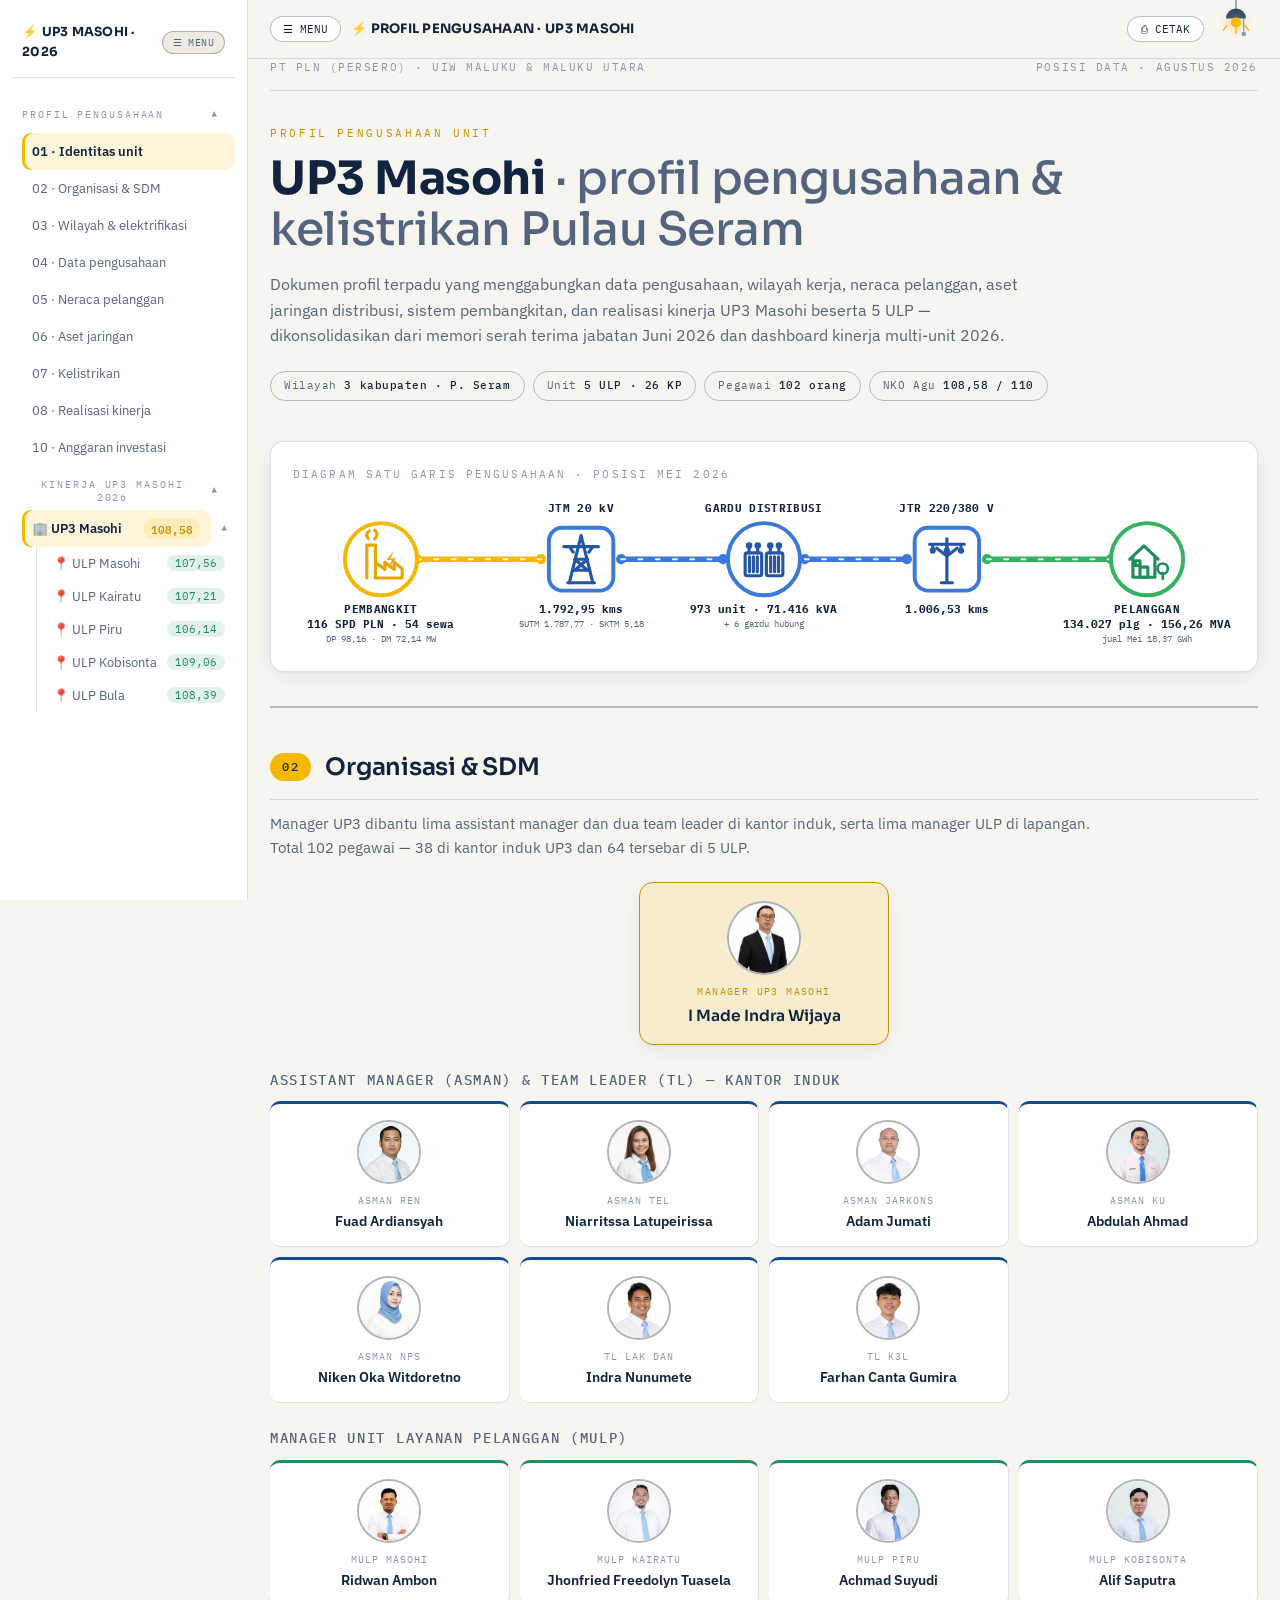
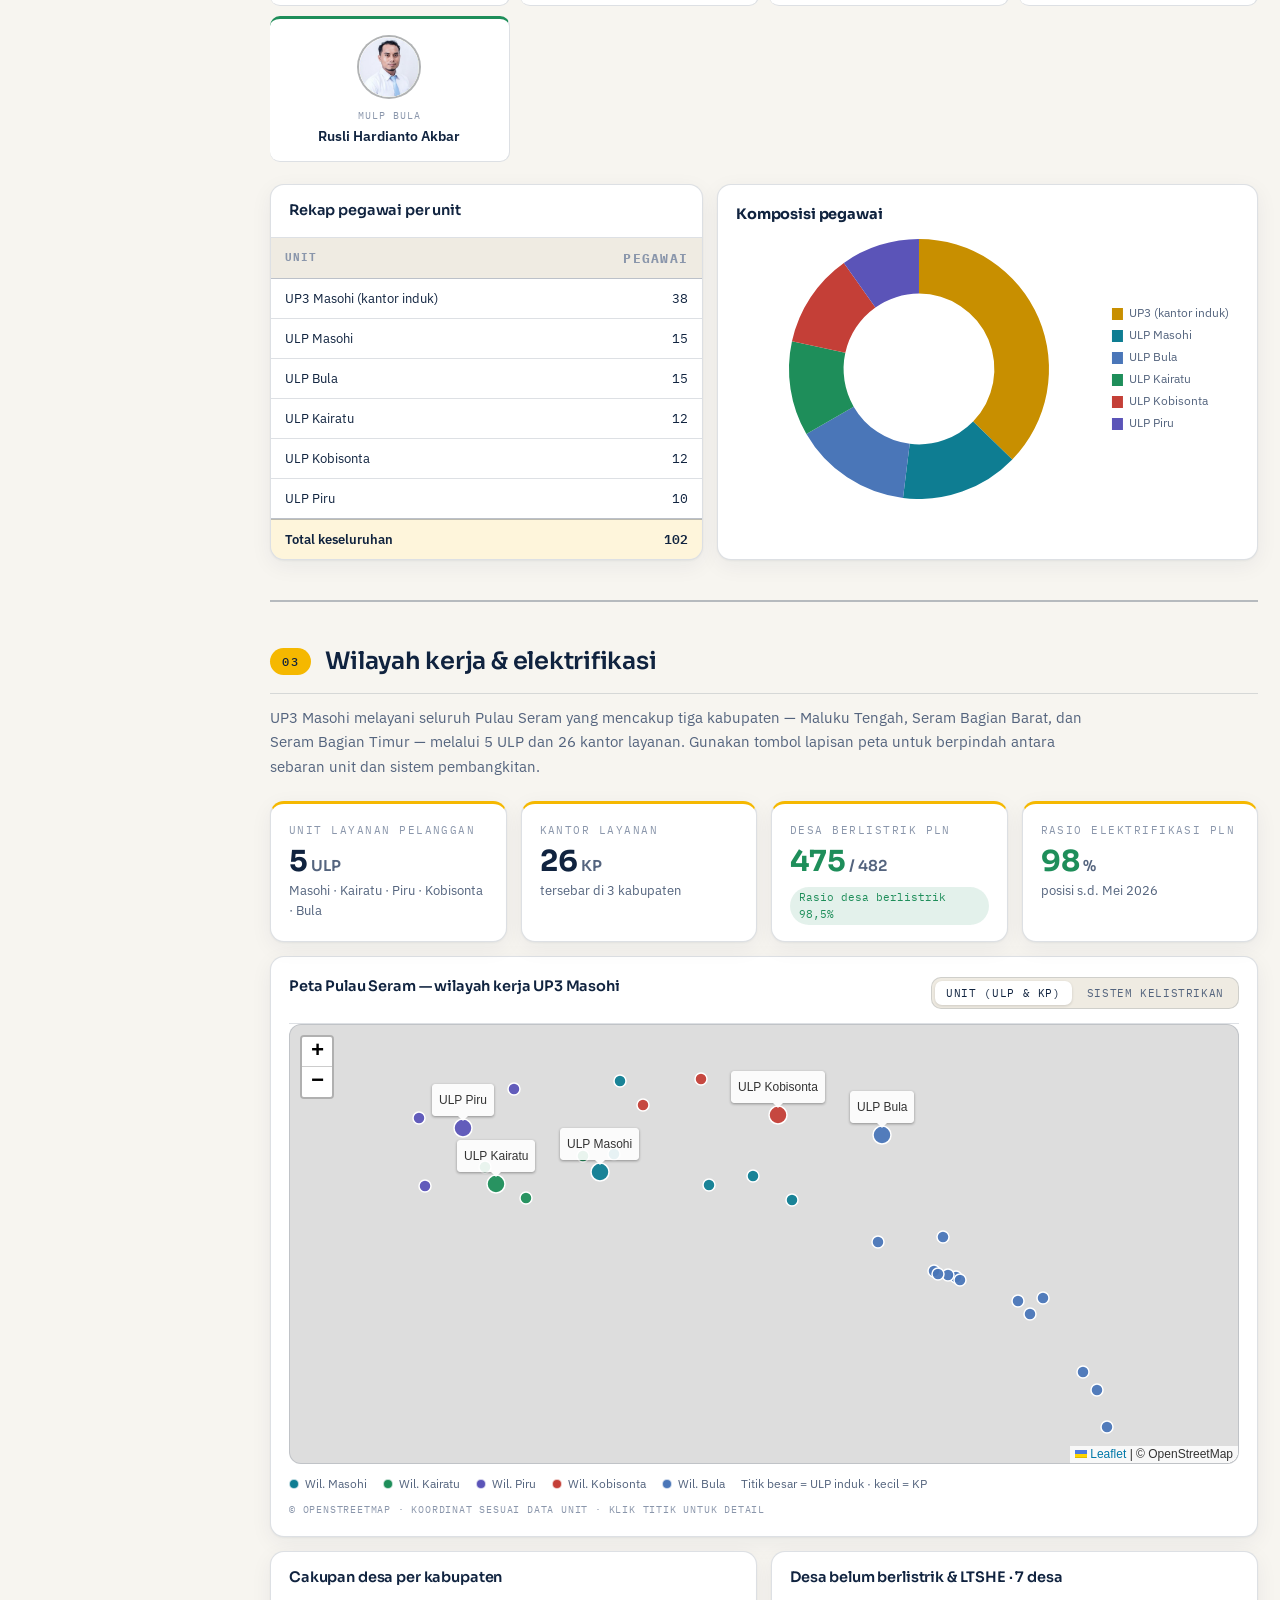
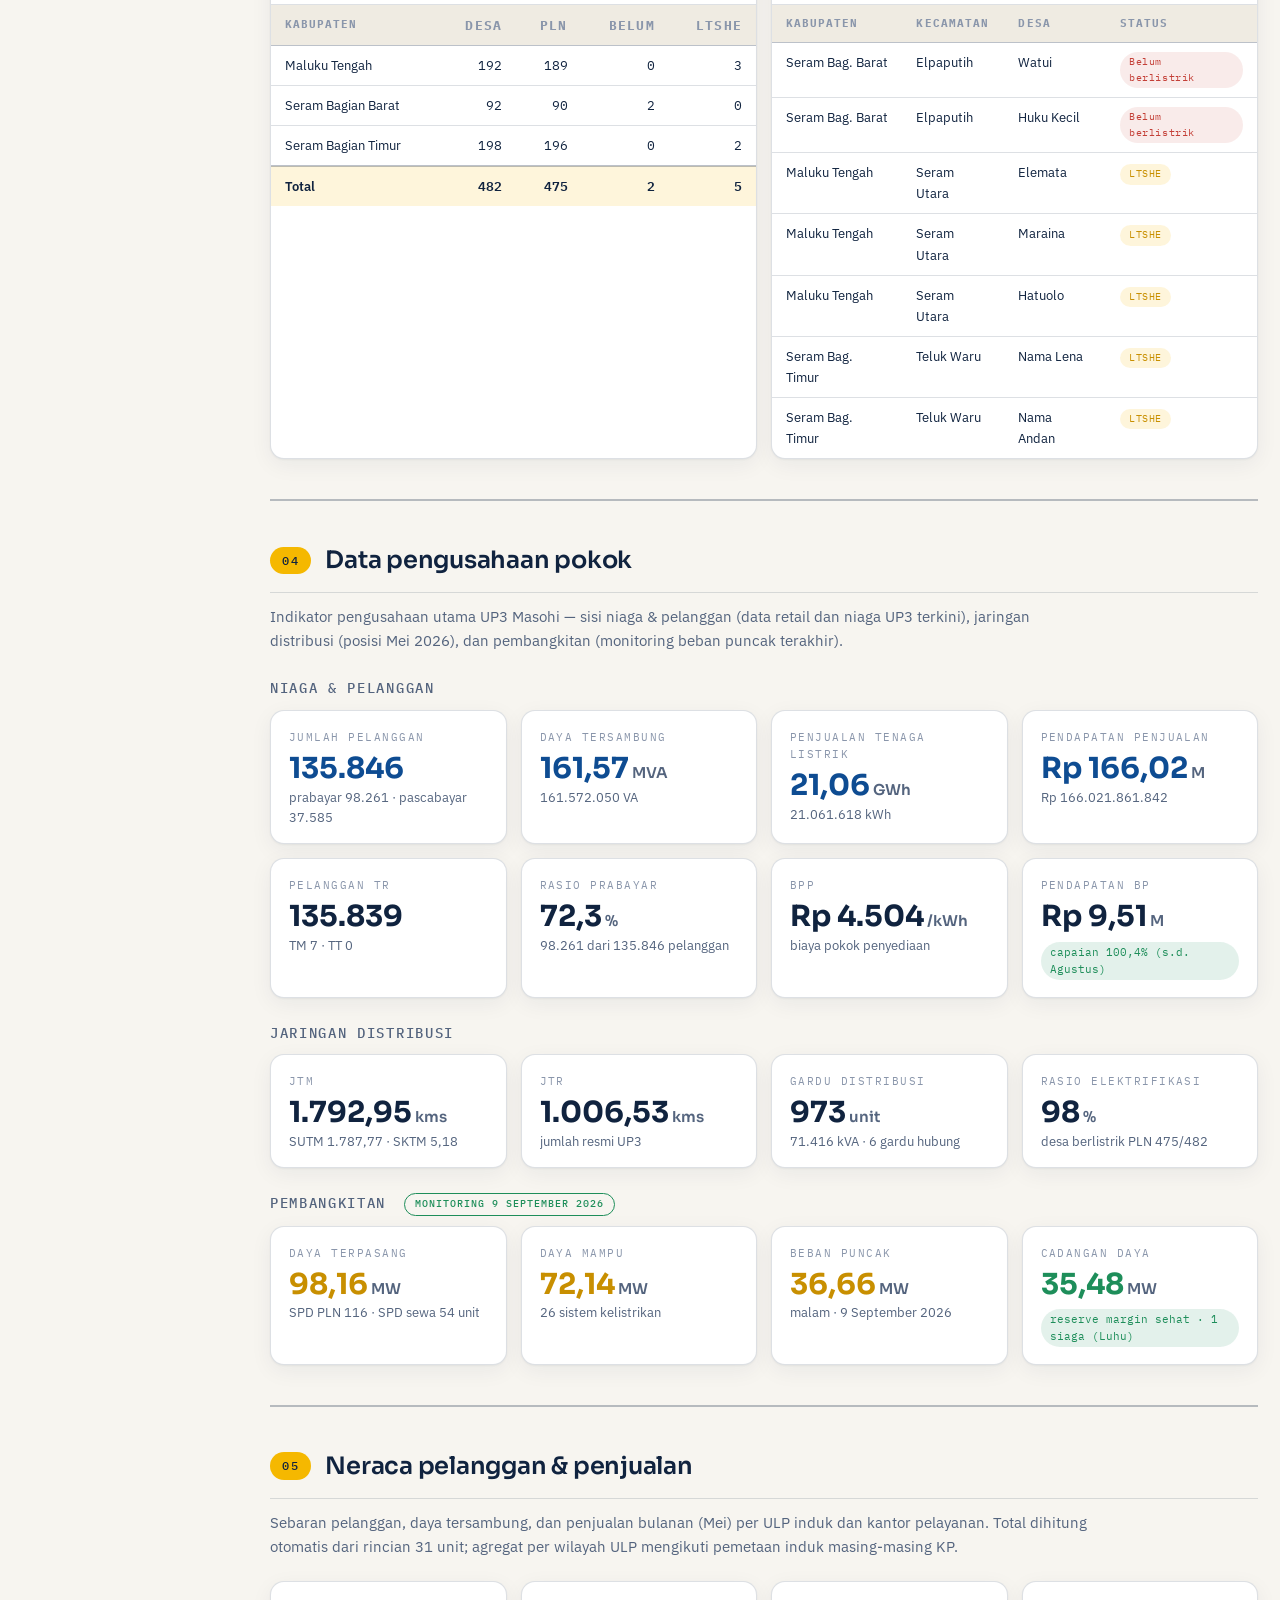
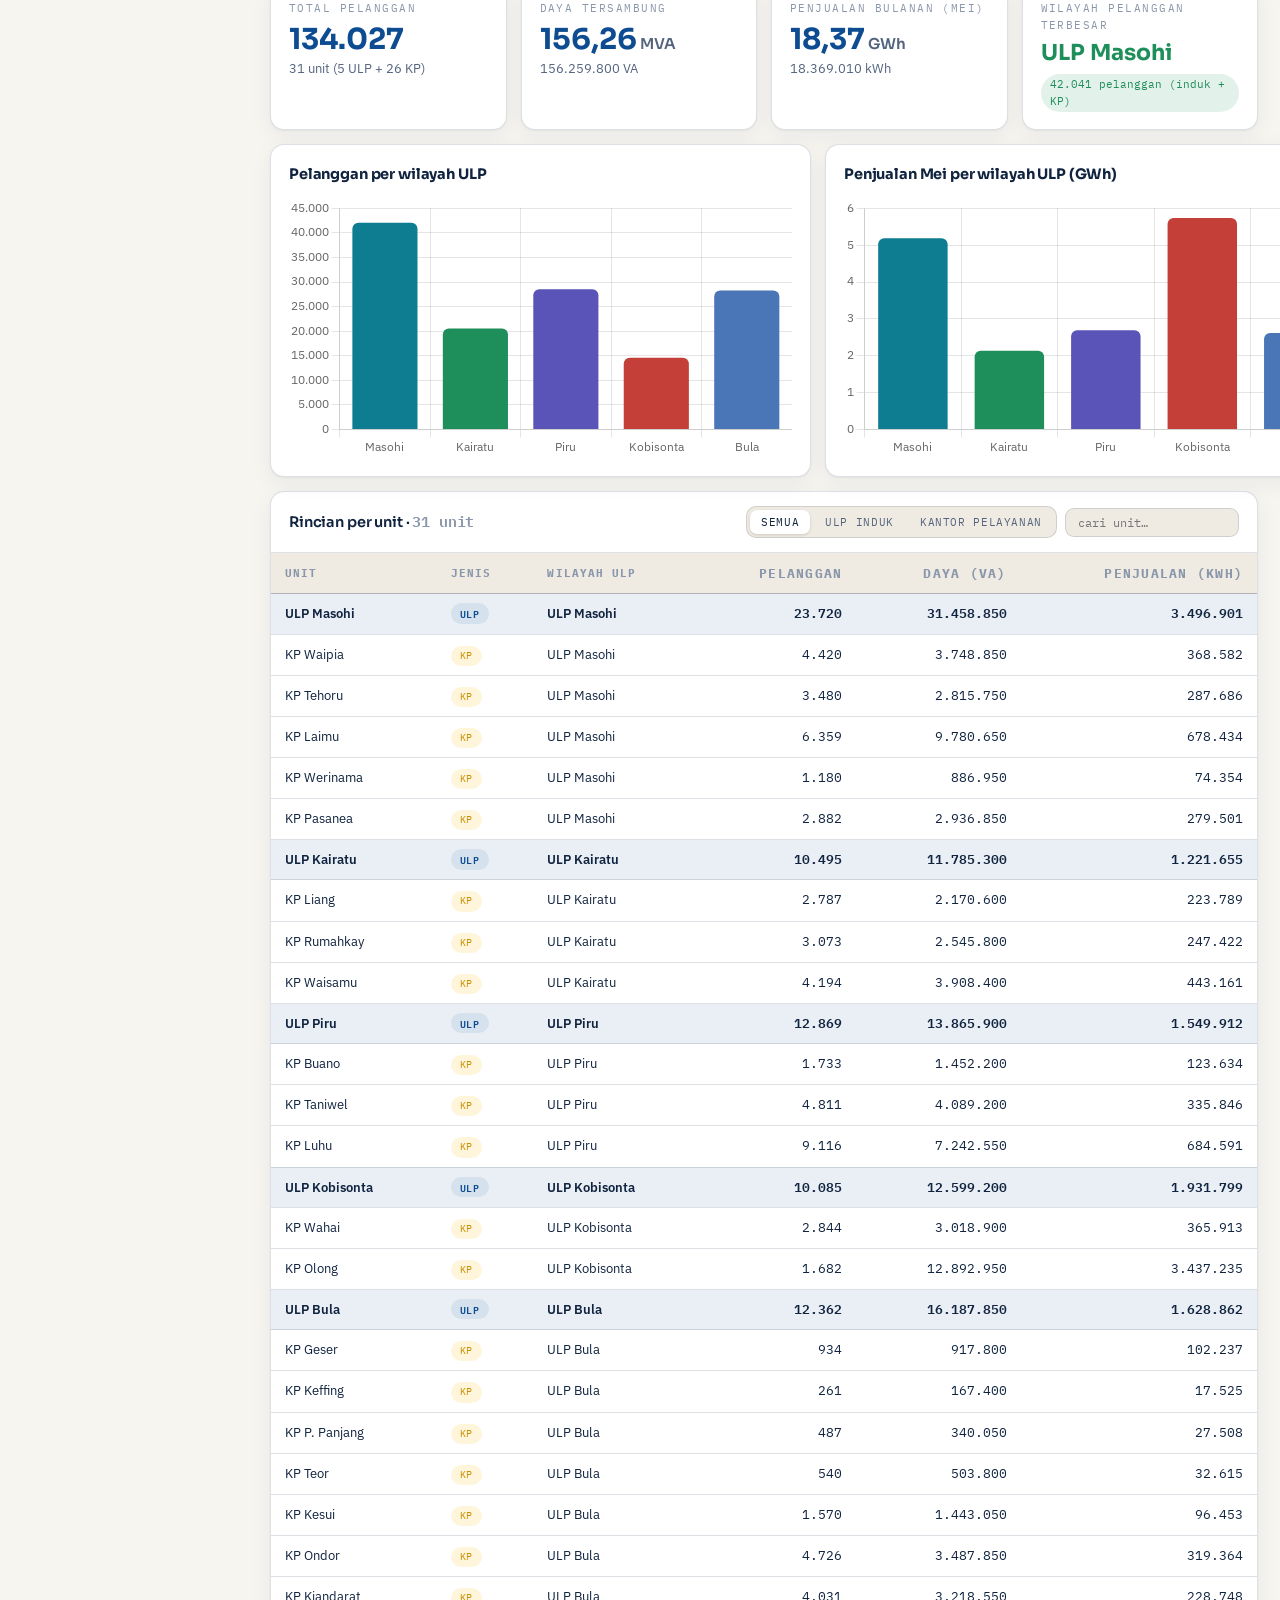
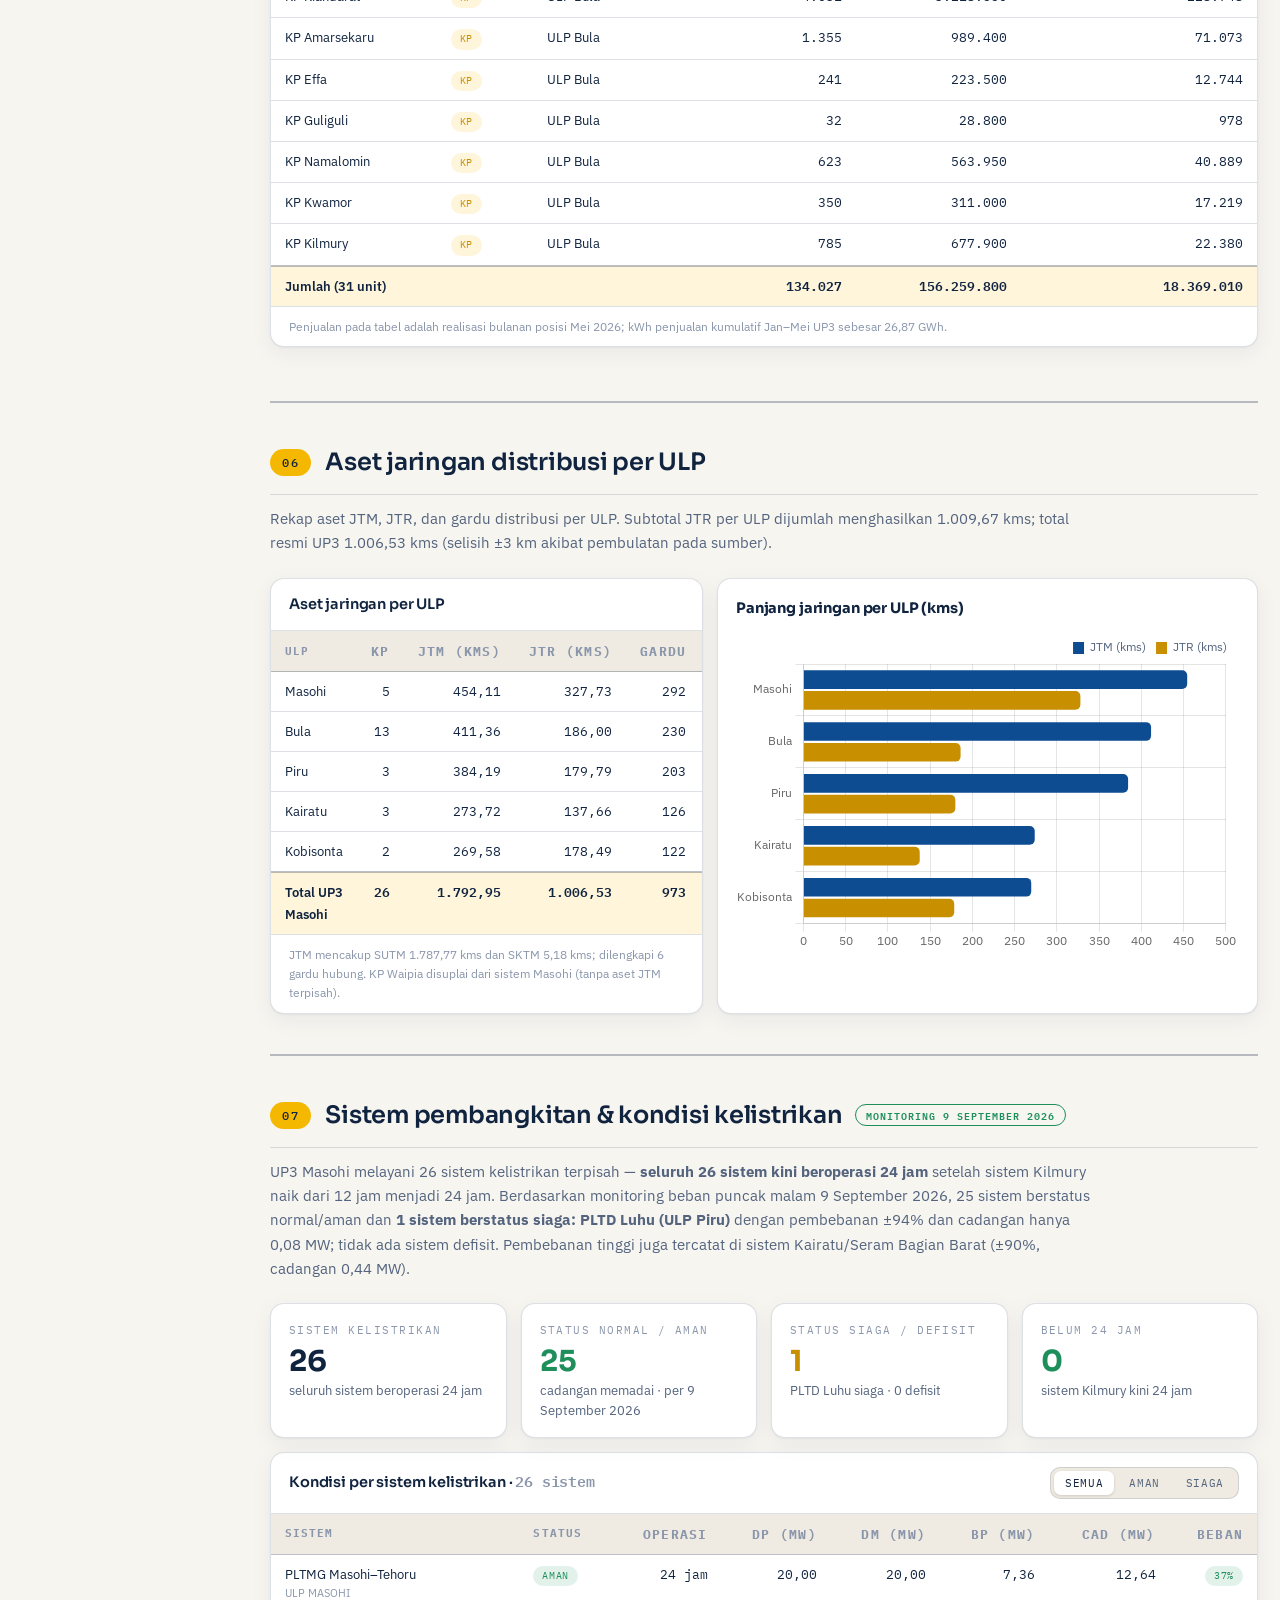
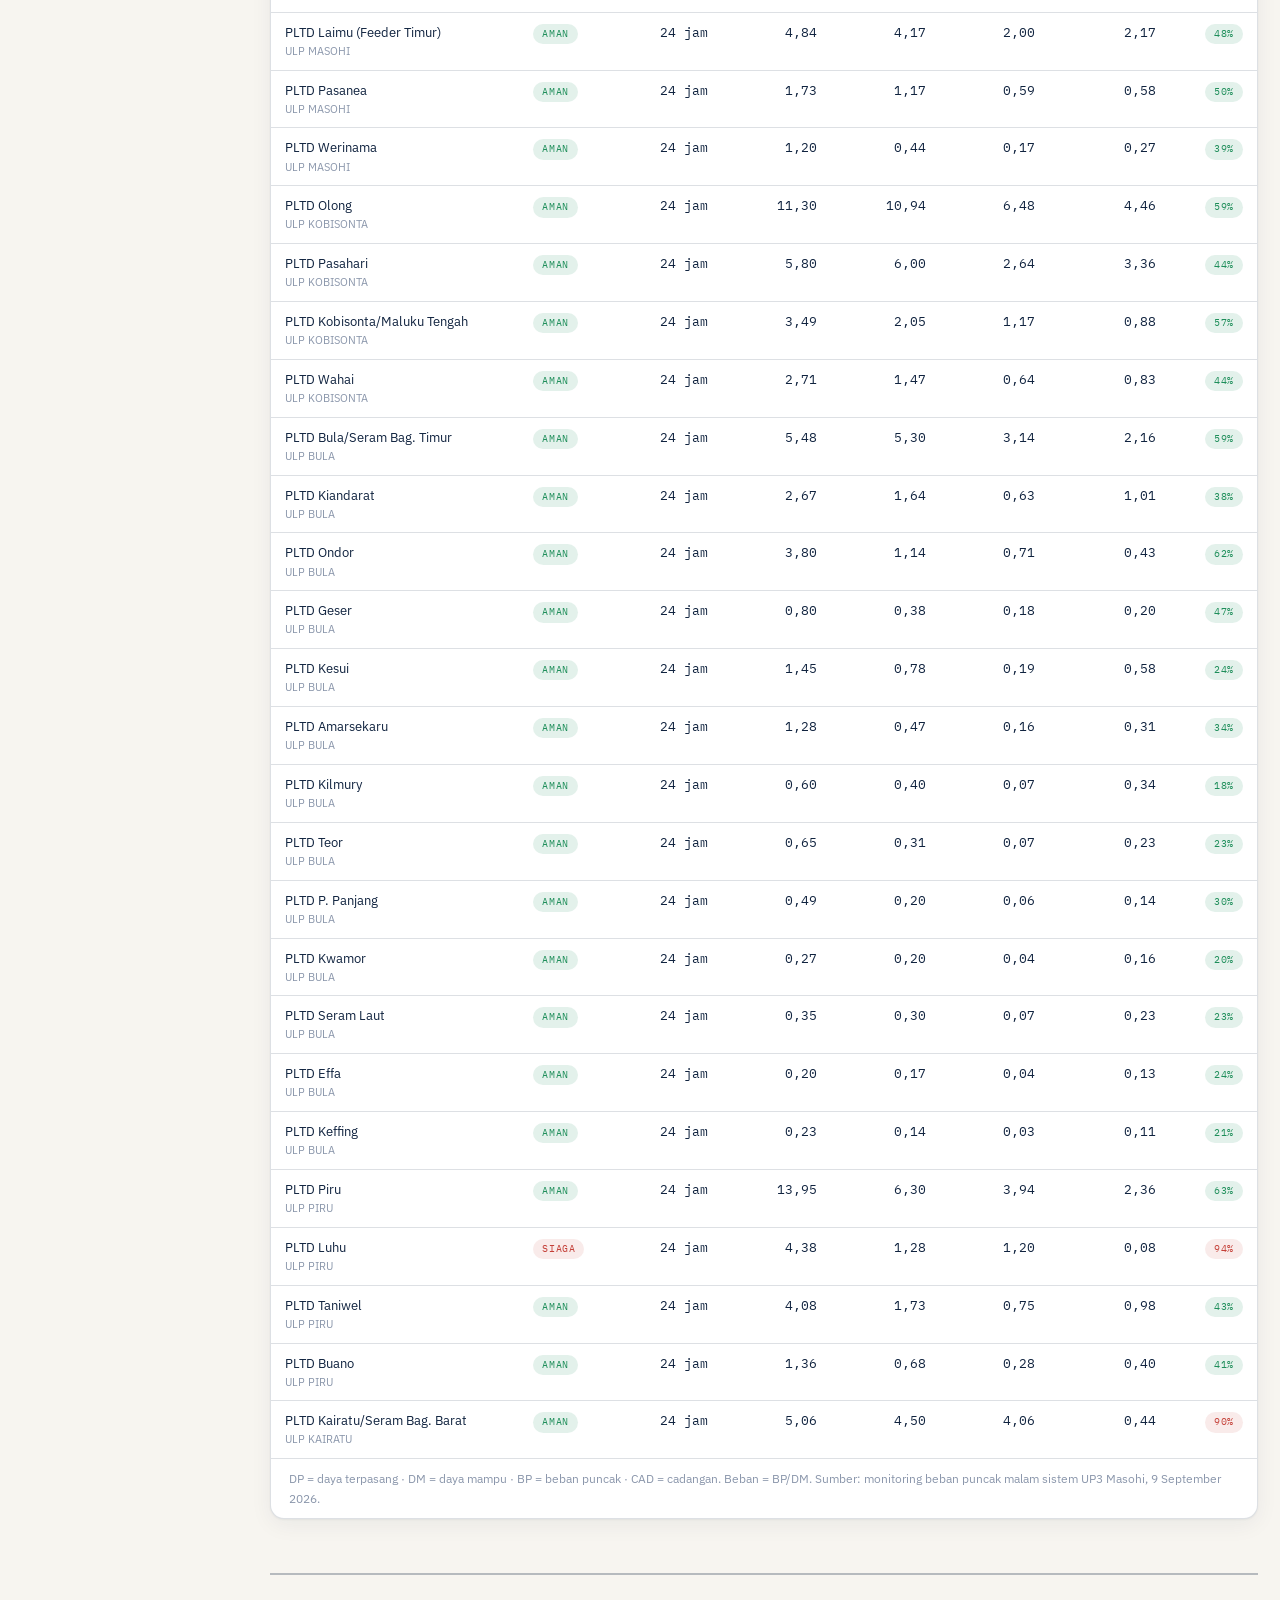
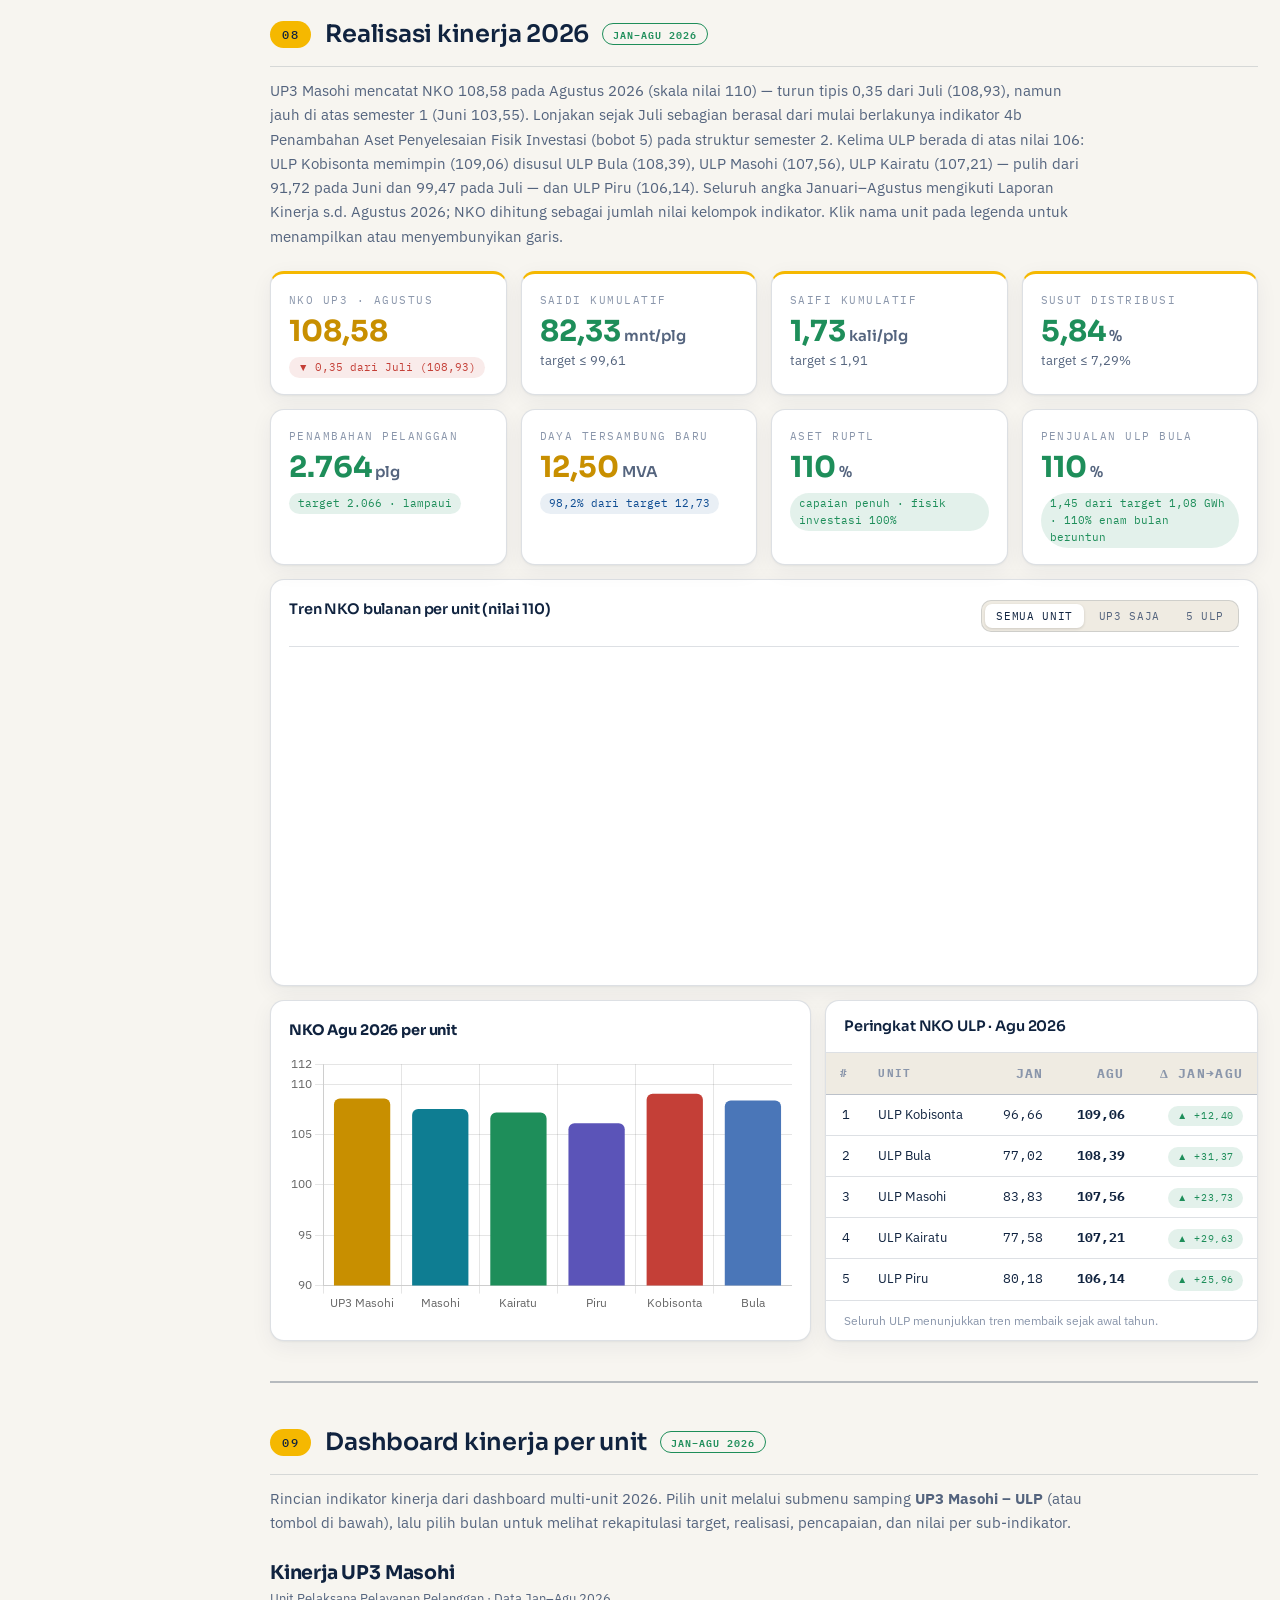
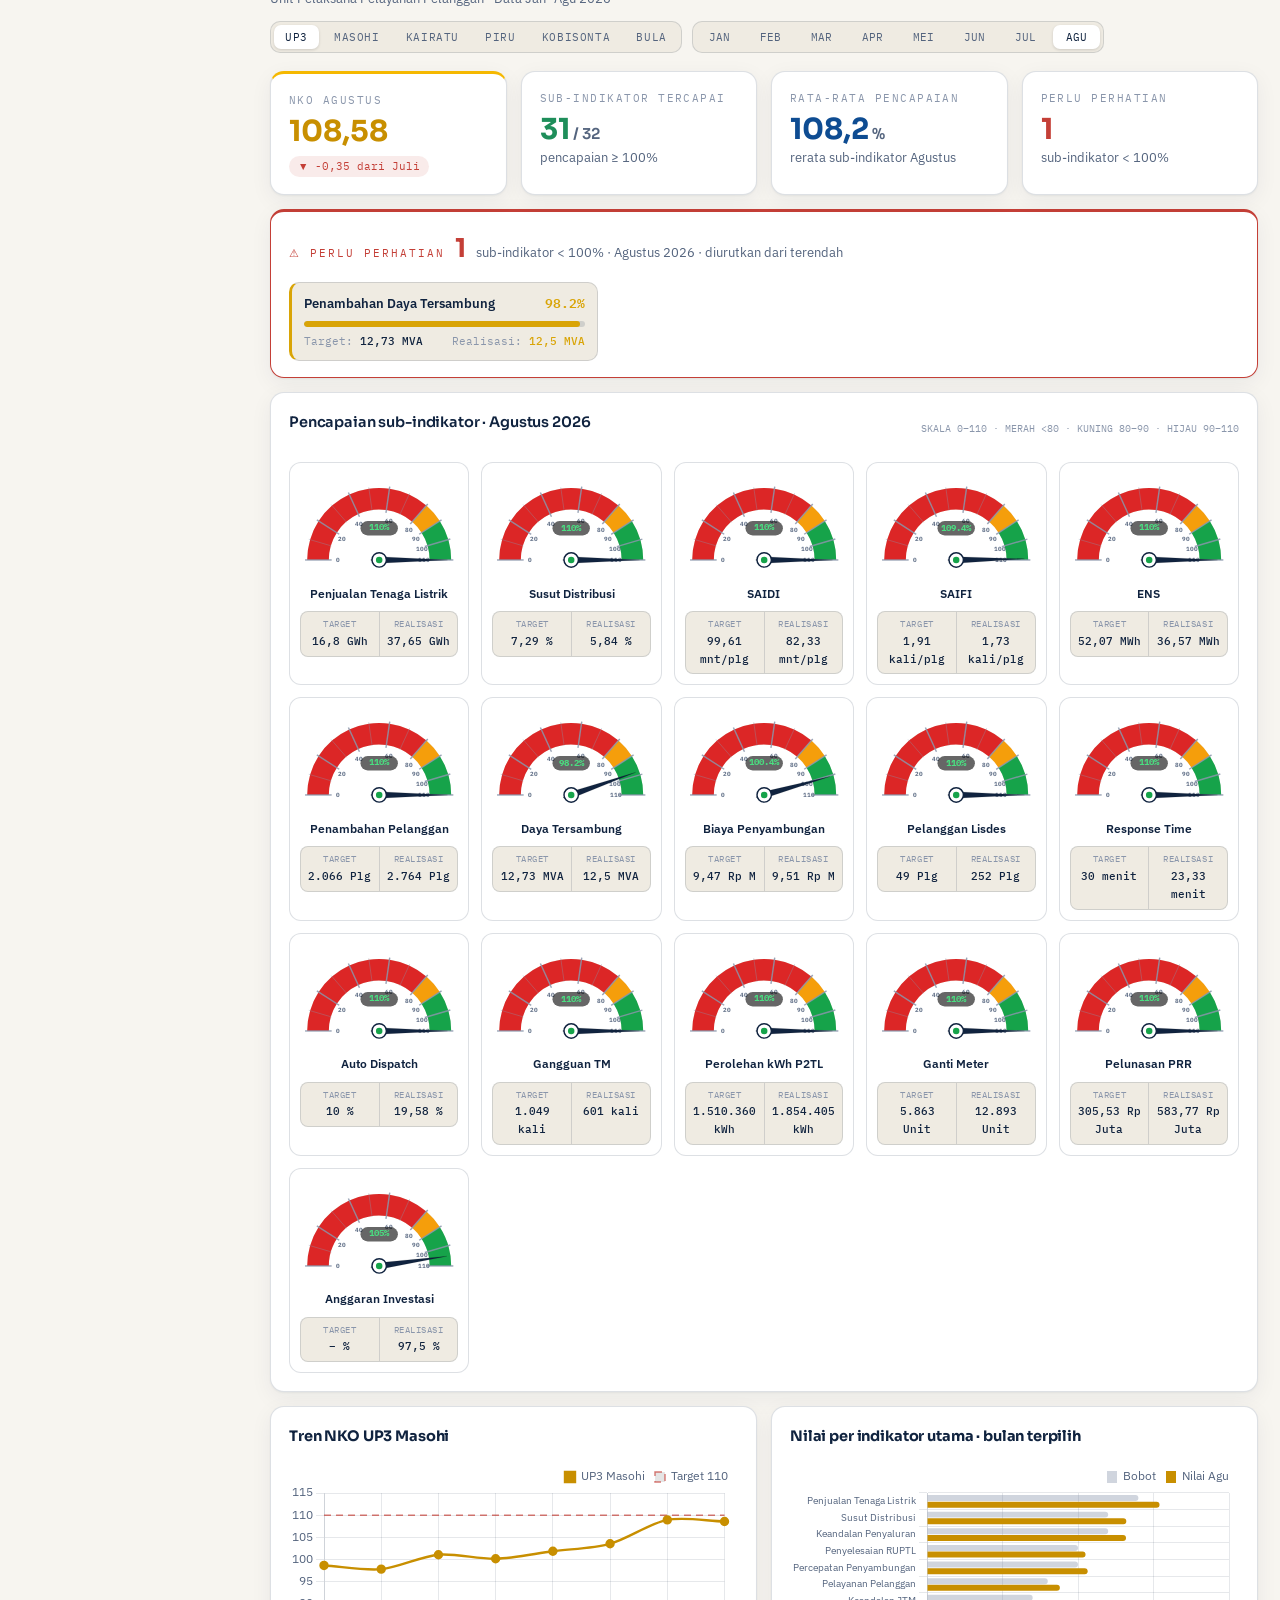
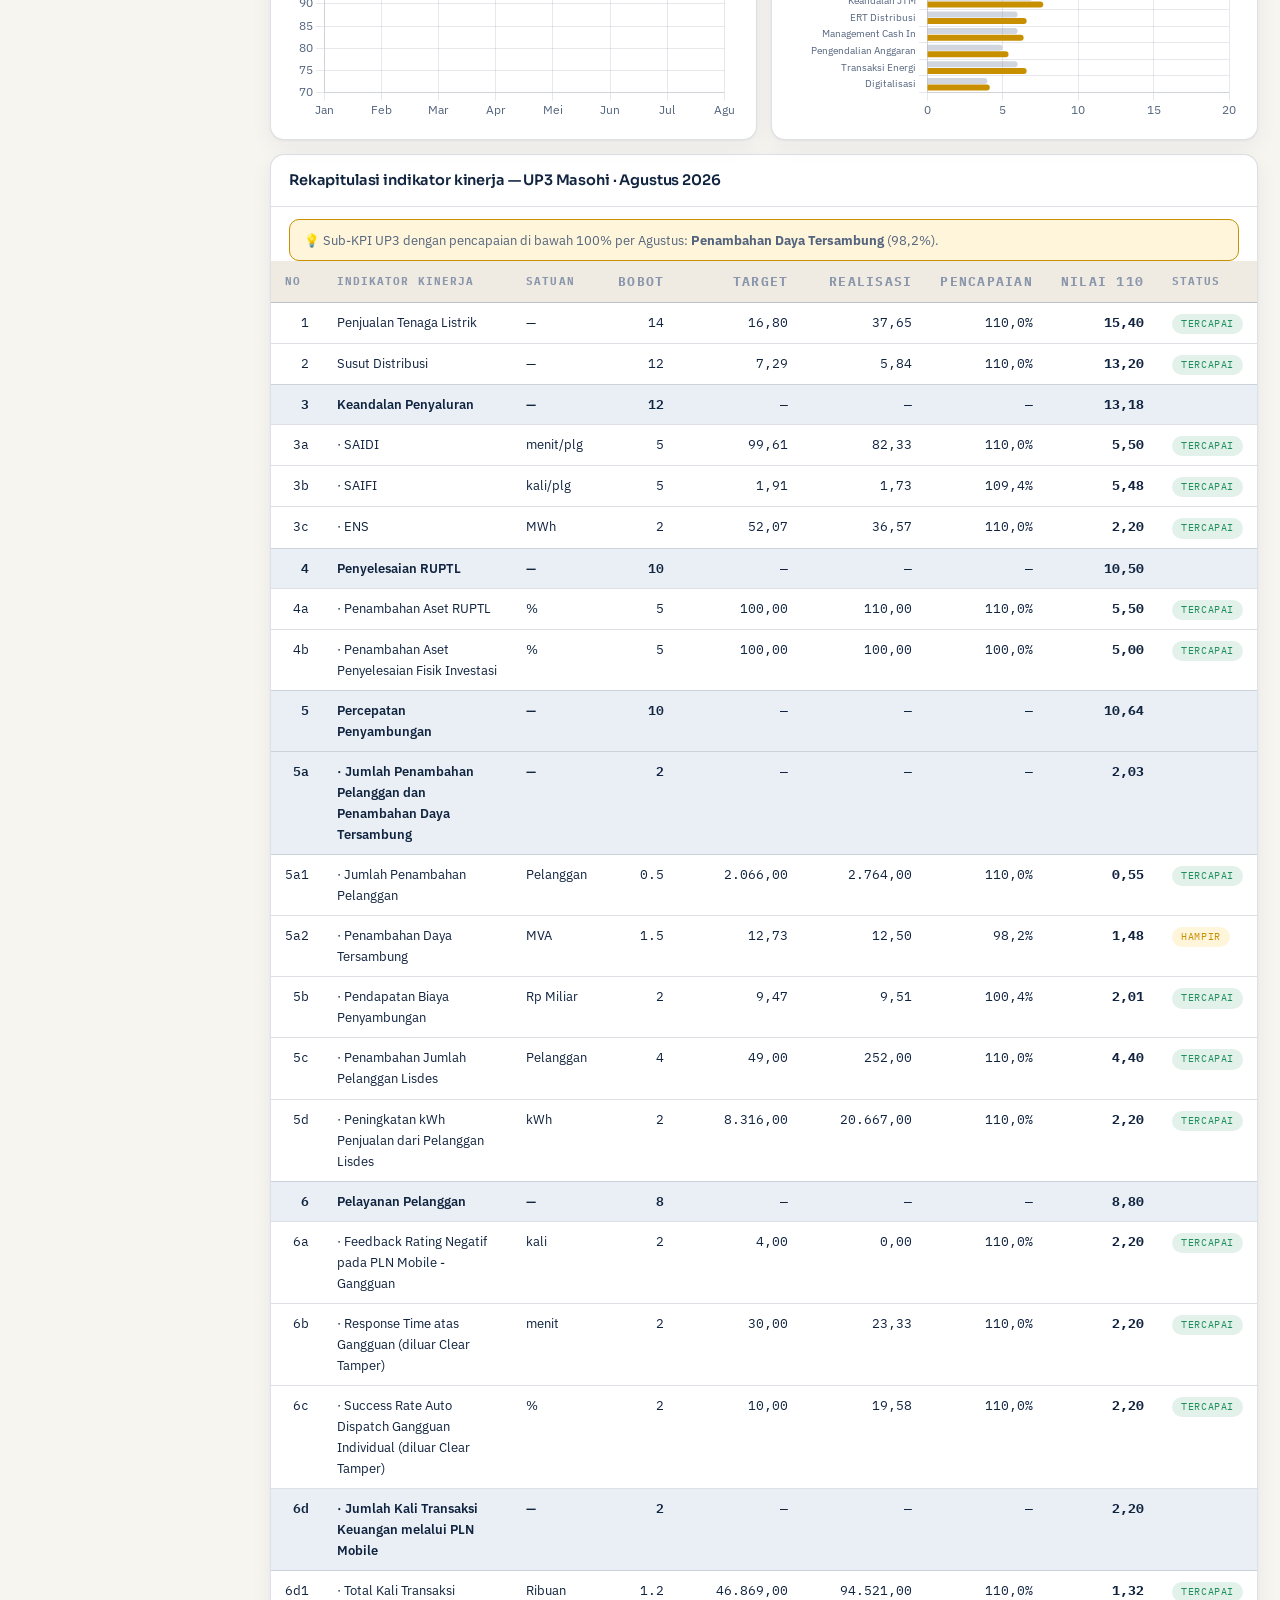
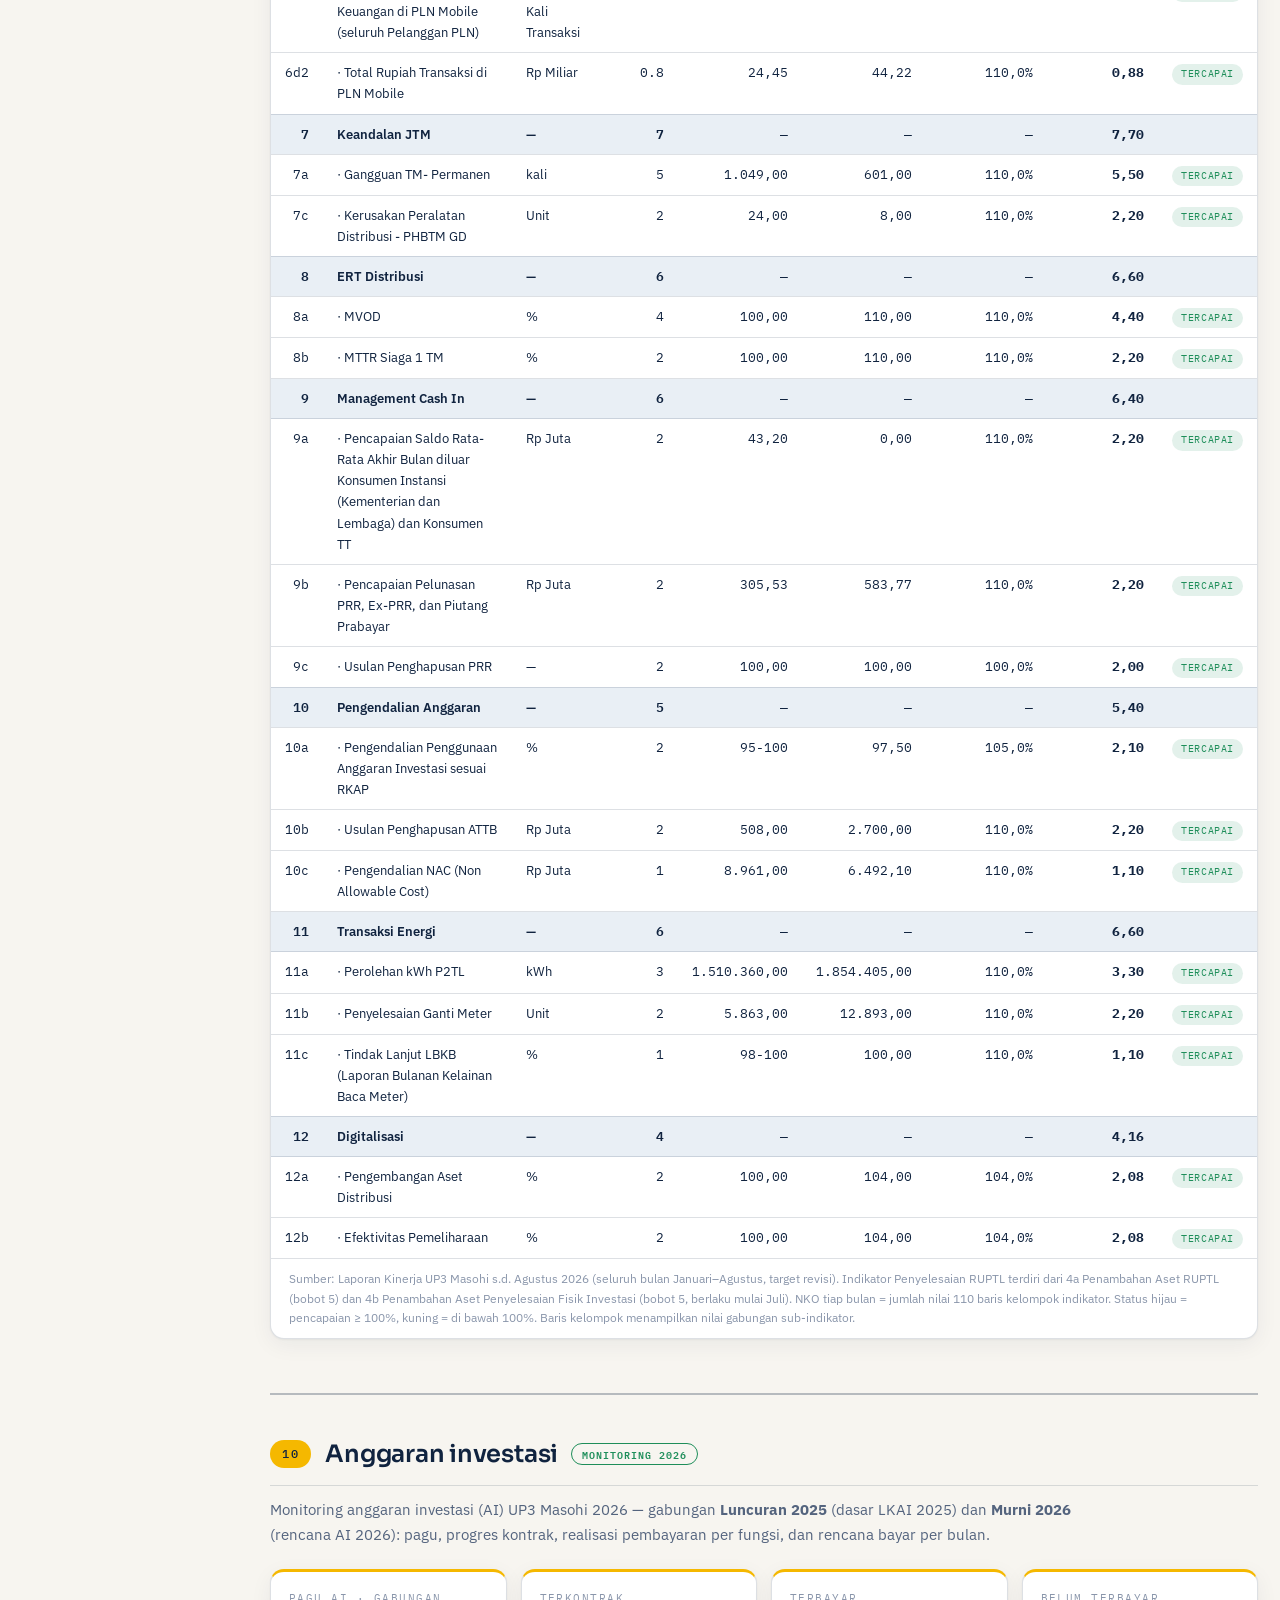
==== index.html @ b99d1a1e "Bab 04: kartu niaga & pelanggan dari data retail dan niaga UP3 - Jumlah pelanggan 135.846 (prabayar " ====
<!DOCTYPE html>
<html lang="id">
<head>
<meta charset="UTF-8">
<meta name="robots" content="noindex, nofollow">
<meta name="viewport" content="width=device-width, initial-scale=1">
<title>Profil Pengusahaan — UP3 Masohi · Mei 2026</title>
<link rel="preconnect" href="https://fonts.googleapis.com">
<link rel="preconnect" href="https://fonts.gstatic.com" crossorigin>
<link href="https://fonts.googleapis.com/css2?family=Sora:wght@500;600;700&family=IBM+Plex+Sans:wght@400;500;600&family=IBM+Plex+Mono:wght@400;500&display=swap" rel="stylesheet">
<link rel="icon" href="data:image/svg+xml,<svg xmlns=%22http://www.w3.org/2000/svg%22 viewBox=%220 0 100 100%22><text y=%22.9em%22 font-size=%2290%22>⚡</text></svg>">
<script src="vendor/chart.umd.min.js"></script>
<link rel="stylesheet" href="vendor/leaflet.min.css">
<script src="vendor/leaflet.min.js"></script>
<link rel="stylesheet" href="css/style.css">
</head>
<body>

<nav>
  <div class="nav-in">
    <button id="sbToggle" title="Buka/tutup menu samping">☰ MENU</button>
    <div class="nav-brand"><em>⚡</em> PROFIL PENGUSAHAAN · UP3 MASOHI</div>
    <div style="flex:1"></div>
    <button id="printBtn" title="Cetak / simpan sebagai PDF">⎙ CETAK</button>
    <button id="themeBtn" class="lampu" aria-label="Tarik tali lampu untuk ganti mode terang/gelap" title="Tarik talinya!">
      <svg viewBox="0 0 44 64" width="34" height="50" aria-hidden="true">
        <g class="lp-ayun">
          <line x1="22" y1="0" x2="22" y2="13" class="lp-kabel"/>
          <path d="M9,25 a13,13 0 0 1 26,0 z" class="lp-kap"/>
          <g class="lp-sinar">
            <line x1="10" y1="34" x2="6" y2="40"/><line x1="22" y1="37" x2="22" y2="44"/><line x1="34" y1="34" x2="38" y2="40"/>
          </g>
          <circle cx="22" cy="30" r="6.5" class="lp-bohlam"/>
          <g class="lp-tarik">
            <line x1="32" y1="24" x2="32" y2="42" class="lp-tali"/>
            <circle cx="32" cy="45" r="3" class="lp-knob"/>
          </g>
        </g>
      </svg>
    </button>
  </div>
</nav>

<aside class="sidebar" id="sidebar">
  <div class="sb-brand" style="display:flex;align-items:center;justify-content:space-between;gap:8px">
    <span><em>⚡</em> UP3 MASOHI · 2026</span>
    <button id="sbToggleIn" title="Sembunyikan menu samping">☰ MENU</button>
  </div>
  <button class="sb-group-btn" id="sbProfilBtn"><span class="sb-group" style="padding:0">Profil pengusahaan</span><span class="sb-caret open" id="sbProfilCaret">▾</span></button>
  <div class="sb-sub open" id="sbSubProfil" style="margin-left:6px;padding-left:4px;border-left:none">
    <a class="sb-item" href="#s1">01 · Identitas unit</a>
    <a class="sb-item" href="#s3">02 · Organisasi &amp; SDM</a>
    <a class="sb-item" href="#s2">03 · Wilayah &amp; elektrifikasi</a>
    <a class="sb-item" href="#s4">04 · Data pengusahaan</a>
    <a class="sb-item" href="#s5">05 · Neraca pelanggan</a>
    <a class="sb-item" href="#s6">06 · Aset jaringan</a>
    <a class="sb-item" href="#s7">07 · Kelistrikan</a>
    <a class="sb-item" href="#s8">08 · Realisasi kinerja</a>
    <a class="sb-item" href="#s10">10 · Anggaran investasi</a>
  </div>
  <button class="sb-group-btn" id="sbKinerjaBtn"><span class="sb-group" style="padding:0">Kinerja UP3 Masohi 2026</span><span class="sb-caret open" id="sbKinerjaCaret">▾</span></button>
  <div class="sb-sub open" id="sbSubKinerja" style="margin-left:6px;padding-left:4px;border-left:none">
    <div id="sbUnits"></div>
  </div>
</aside>

<header class="wrap" id="s1">
  <div class="doc-line">
    <span>PT PLN (PERSERO) · UIW MALUKU &amp; MALUKU UTARA</span>
    <span id="docPos">POSISI DATA · MEI 2026</span>
  </div>
  <div class="eyebrow">Profil pengusahaan unit</div>
  <h1>UP3 Masohi <span class="thin">· profil pengusahaan &amp; kelistrikan Pulau Seram</span></h1>
  <p class="lede">Dokumen profil terpadu yang menggabungkan data pengusahaan, wilayah kerja, neraca pelanggan, aset jaringan distribusi, sistem pembangkitan, dan realisasi kinerja UP3 Masohi beserta 5 ULP — dikonsolidasikan dari memori serah terima jabatan Juni 2026 dan dashboard kinerja multi-unit 2026.</p>
  <div class="hero-tags">
    <span class="tag">Wilayah <b>3 kabupaten · P. Seram</b></span>
    <span class="tag">Unit <b>5 ULP · 26 KP</b></span>
    <span class="tag">Pegawai <b>102 orang</b></span>
    <span class="tag">NKO Agu <b>108,58 / 110</b></span>
  </div>

  <div class="sld">
    <div class="sld-title">Diagram satu garis pengusahaan · posisi Mei 2026</div>
    <svg viewBox="0 0 1200 216" role="img" aria-label="Diagram satu garis: pembangkit, JTM 20 kV, gardu distribusi, JTR 220/380 V, pelanggan">
      <defs>
        <style>
          .ic{fill:none;stroke-width:4;stroke-linecap:round;stroke-linejoin:round}
          .lt{font-size:13.5px;font-weight:700;letter-spacing:.03em;fill:var(--ink);font-family:'Sora',sans-serif}
          .lv{font-size:14.5px;font-weight:700;fill:var(--ink);font-family:'Sora',sans-serif}
          .ls{font-size:11.5px;fill:var(--muted)}
        </style>
      </defs>

      <!-- garis penghubung -->
      <g stroke-linecap="round">
        <line x1="158" y1="92" x2="316" y2="92" stroke="#F5B800" stroke-width="7"/>
        <circle cx="158" cy="92" r="6.5" fill="#F5B800"/><circle cx="316" cy="92" r="6.5" fill="#F5B800"/>
        <line x1="418" y1="92" x2="548" y2="92" stroke="#3B78D8" stroke-width="7"/>
        <circle cx="418" cy="92" r="6.5" fill="#3B78D8"/><circle cx="548" cy="92" r="6.5" fill="#3B78D8"/>
        <line x1="652" y1="92" x2="782" y2="92" stroke="#3B78D8" stroke-width="7"/>
        <circle cx="652" cy="92" r="6.5" fill="#3B78D8"/><circle cx="782" cy="92" r="6.5" fill="#3B78D8"/>
        <line x1="884" y1="92" x2="1042" y2="92" stroke="#34B25E" stroke-width="7"/>
        <circle cx="884" cy="92" r="6.5" fill="#34B25E"/><circle cx="1042" cy="92" r="6.5" fill="#34B25E"/>
      </g>

      <!-- NODE 1 · PEMBANGKIT -->
      <circle cx="112" cy="92" r="46" fill="var(--card)" stroke="#F5B800" stroke-width="5"/>
      <g class="ic" stroke="#E8A700">
        <path d="M94,116 v-42 h11 v42"/>
        <path d="M96,66 q-5,-6 1,-10 M104,66 q6,-6 0,-11"/>
        <path d="M105,116 v-20 l12,9 v-9 l12,9 v-9 l10,8 v12 z"/>
      </g>
      <polygon points="119,93 126,93 121,104 131,91 124,91 129,81" fill="#E8A700"/>
      <text x="112" y="160" text-anchor="middle" class="lt">PEMBANGKIT</text>
      <text x="112" y="180" text-anchor="middle" class="lv">116 SPD PLN · 54 sewa</text>
      <text x="112" y="198" text-anchor="middle" class="ls">DP 98,16 · DM 72,14 MW</text>

      <!-- NODE 2 · JTM -->
      <rect x="326" y="52" width="82" height="80" rx="17" fill="var(--card)" stroke="#3B78D8" stroke-width="5"/>
      <g class="ic" stroke="#2456A6" stroke-width="3.4">
        <path d="M367,62 L352,122 M367,62 L382,122"/>
        <path d="M356,106 h22 M359,92 h16"/>
        <path d="M359,92 l16,14 M375,92 l-16,14"/>
        <path d="M345,76 h44 M352,76 l5,7 M382,76 l-5,7"/>
        <path d="M350,122 h34"/>
      </g>
      <text x="367" y="32" text-anchor="middle" class="lt">JTM 20 kV</text>
      <text x="367" y="160" text-anchor="middle" class="lv">1.792,95 kms</text>
      <text x="367" y="178" text-anchor="middle" class="ls">SUTM 1.787,77 · SKTM 5,18</text>

      <!-- NODE 3 · GARDU DISTRIBUSI -->
      <circle cx="600" cy="92" r="46" fill="var(--card)" stroke="#3B78D8" stroke-width="5"/>
      <g class="ic" stroke="#2456A6" stroke-width="3.4">
        <rect x="576" y="84" width="21" height="29" rx="2.5"/>
        <path d="M581,84 v-7 M592,84 v-7"/>
        <circle cx="581" cy="74.5" r="2.2"/><circle cx="592" cy="74.5" r="2.2"/>
        <path d="M581.5,89 v19 M586.5,89 v19 M591.5,89 v19"/>
        <rect x="603" y="84" width="21" height="29" rx="2.5"/>
        <path d="M608,84 v-7 M619,84 v-7"/>
        <circle cx="608" cy="74.5" r="2.2"/><circle cx="619" cy="74.5" r="2.2"/>
        <path d="M608.5,89 v19 M613.5,89 v19 M618.5,89 v19"/>
      </g>
      <text x="600" y="32" text-anchor="middle" class="lt">GARDU DISTRIBUSI</text>
      <text x="600" y="160" text-anchor="middle" class="lv">973 unit · 71.416 kVA</text>
      <text x="600" y="178" text-anchor="middle" class="ls">+ 6 gardu hubung</text>

      <!-- NODE 4 · JTR -->
      <rect x="792" y="52" width="82" height="80" rx="17" fill="var(--card)" stroke="#3B78D8" stroke-width="5"/>
      <g class="ic" stroke="#2456A6" stroke-width="3.4">
        <path d="M833,66 v56"/>
        <path d="M811,73 h44"/>
        <path d="M815,73 v6 M833,73 v6 M851,73 v6"/>
        <circle cx="815" cy="81" r="2"/><circle cx="833" cy="81" r="2"/><circle cx="851" cy="81" r="2"/>
        <path d="M833,88 l-13,-10 M833,88 l13,-10"/>
        <path d="M826,122 h14"/>
      </g>
      <text x="833" y="32" text-anchor="middle" class="lt">JTR 220/380 V</text>
      <text x="833" y="160" text-anchor="middle" class="lv">1.006,53 kms</text>

      <!-- NODE 5 · PELANGGAN -->
      <circle cx="1088" cy="92" r="46" fill="var(--card)" stroke="#34B25E" stroke-width="5"/>
      <g class="ic" stroke="#1E8E5A">
        <path d="M1066,92 l18,-17 l18,17"/>
        <path d="M1070,90 v25 h28 v-25"/>
        <rect x="1079" y="102" width="10" height="13"/>
        <rect x="1073" y="94" width="6" height="6"/>
      </g>
      <circle cx="1108" cy="104" r="6.5" fill="none" stroke="#1E8E5A" stroke-width="3.4"/>
      <path d="M1108,110 v7" stroke="#1E8E5A" stroke-width="3.4" stroke-linecap="round"/>
      <text x="1088" y="160" text-anchor="middle" class="lt">PELANGGAN</text>
      <text x="1088" y="180" text-anchor="middle" class="lv">134.027 plg · 156,26 MVA</text>
      <text x="1088" y="198" text-anchor="middle" class="ls">jual Mei 18,37 GWh</text>
    </svg>
  </div>
</header>

<!-- ================= 02 ORGANISASI ================= -->
<section class="wrap" id="s3">
  <div class="sec-head"><span class="sec-no">02</span><h2>Organisasi &amp; SDM</h2></div>
  <p class="sec-desc">Manager UP3 dibantu lima assistant manager dan dua team leader di kantor induk, serta lima manager ULP di lapangan. Total 102 pegawai — 38 di kantor induk UP3 dan 64 tersebar di 5 ULP.</p>

  <div class="relay">
    <div class="official now">
      <img class="ava" src="img/ava-01-a4319545.jpg" alt="Foto I Made Indra Wijaya" loading="lazy">
      <div class="role">Manager UP3 Masohi</div>
      <div class="nm">I Made Indra Wijaya</div>
    </div>
  </div>

  <h3 class="blok">Assistant manager (Asman) &amp; team leader (TL) — kantor induk</h3>
  <div class="org-grid">
    <div class="org-node"><img class="ava" src="img/ava-02-f0562d92.png" alt="Foto Fuad Ardiansyah" loading="lazy"><div class="role">Asman REN</div><div class="nm">Fuad Ardiansyah</div></div>
    <div class="org-node"><img class="ava" src="img/ava-03-b58e99a5.png" alt="Foto Niarritssa Latupeirissa" loading="lazy"><div class="role">Asman TEL</div><div class="nm">Niarritssa Latupeirissa</div></div>
    <div class="org-node"><img class="ava" src="img/ava-04-6170642e.png" alt="Foto Adam Jumati" loading="lazy"><div class="role">Asman JARKONS</div><div class="nm">Adam Jumati</div></div>
    <div class="org-node"><img class="ava" src="img/ava-05-d5ad04f0.png" alt="Foto Abdulah Ahmad" loading="lazy"><div class="role">Asman KU</div><div class="nm">Abdulah Ahmad</div></div>
    <div class="org-node"><img class="ava" src="img/ava-06-3b854ede.png" alt="Foto Niken Oka Witdoretno" loading="lazy"><div class="role">Asman NPS</div><div class="nm">Niken Oka Witdoretno</div></div>
    <div class="org-node"><img class="ava" src="img/ava-07-fcf208b5.png" alt="Foto Indra Nunumete" loading="lazy"><div class="role">TL LAK DAN</div><div class="nm">Indra Nunumete</div></div>
    <div class="org-node"><img class="ava" src="img/ava-08-67c740e0.png" alt="Foto Farhan Canta Gumira" loading="lazy"><div class="role">TL K3L</div><div class="nm">Farhan Canta Gumira</div></div>
  </div>

  <h3 class="blok">Manager unit layanan pelanggan (MULP)</h3>
  <div class="org-grid">
    <div class="org-node ulp"><img class="ava" src="img/ava-09-9cb77a3c.png" alt="Foto Ridwan Ambon" loading="lazy"><div class="role">MULP Masohi</div><div class="nm">Ridwan Ambon</div></div>
    <div class="org-node ulp"><img class="ava" src="img/ava-10-82d21d0a.png" alt="Foto Jhonfried Freedolyn Tuasela" loading="lazy"><div class="role">MULP Kairatu</div><div class="nm">Jhonfried Freedolyn Tuasela</div></div>
    <div class="org-node ulp"><img class="ava" src="img/ava-11-1c4649ec.png" alt="Foto Achmad Suyudi" loading="lazy"><div class="role">MULP Piru</div><div class="nm">Achmad Suyudi</div></div>
    <div class="org-node ulp"><img class="ava" src="img/ava-12-0260a136.png" alt="Foto Alif Saputra" loading="lazy"><div class="role">MULP Kobisonta</div><div class="nm">Alif Saputra</div></div>
    <div class="org-node ulp"><img class="ava" src="img/ava-13-91eb8f45.png" alt="Foto Rusli Hardianto Akbar" loading="lazy"><div class="role">MULP Bula</div><div class="nm">Rusli Hardianto Akbar</div></div>
  </div>

  <div class="grid g2" style="margin-top:22px">
    <div class="tbl-wrap" style="margin:0">
      <div class="tbl-head"><h3>Rekap pegawai per unit</h3></div>
      <div class="tbl-scroll"><table>
        <thead><tr><th>Unit</th><th class="num">Pegawai</th></tr></thead>
        <tbody>
          <tr><td>UP3 Masohi (kantor induk)</td><td class="num">38</td></tr>
          <tr><td>ULP Masohi</td><td class="num">15</td></tr>
          <tr><td>ULP Bula</td><td class="num">15</td></tr>
          <tr><td>ULP Kairatu</td><td class="num">12</td></tr>
          <tr><td>ULP Kobisonta</td><td class="num">12</td></tr>
          <tr><td>ULP Piru</td><td class="num">10</td></tr>
          <tr class="total"><td>Total keseluruhan</td><td class="num">102</td></tr>
        </tbody>
      </table></div>
    </div>
    <div class="chart-card" style="margin:0"><h3>Komposisi pegawai</h3><div class="ch sm"><canvas id="chPeg"></canvas></div></div>
  </div>
</section>

<!-- ================= 03 WILAYAH ================= -->
<section class="wrap" id="s2">
  <div class="sec-head"><span class="sec-no">03</span><h2>Wilayah kerja &amp; elektrifikasi</h2></div>
  <p class="sec-desc">UP3 Masohi melayani seluruh Pulau Seram yang mencakup tiga kabupaten — Maluku Tengah, Seram Bagian Barat, dan Seram Bagian Timur — melalui 5 ULP dan 26 kantor layanan. Gunakan tombol lapisan peta untuk berpindah antara sebaran unit dan sistem pembangkitan.</p>

  <div class="grid g4">
    <div class="card acc"><div class="lbl">Unit layanan pelanggan</div><div class="val">5<small>ULP</small></div><div class="sub">Masohi · Kairatu · Piru · Kobisonta · Bula</div></div>
    <div class="card acc"><div class="lbl">Kantor layanan</div><div class="val">26<small>KP</small></div><div class="sub">tersebar di 3 kabupaten</div></div>
    <div class="card acc green"><div class="lbl">Desa berlistrik PLN</div><div class="val">475<small>/ 482</small></div><span class="delta d-up">Rasio desa berlistrik 98,5%</span></div>
    <div class="card acc green"><div class="lbl">Rasio elektrifikasi PLN</div><div class="val">98<small>%</small></div><div class="sub">posisi s.d. Mei 2026</div></div>
  </div>

  <div class="chart-card">
    <div class="tbl-head" style="padding:0 0 12px">
      <h3>Peta Pulau Seram — wilayah kerja UP3 Masohi</h3>
      <div class="seg" id="segMap">
        <button class="on" data-lay="unit">UNIT (ULP &amp; KP)</button>
        <button data-lay="sistem">SISTEM KELISTRIKAN</button>
      </div>
    </div>
    <div id="peta"></div>
    <div class="legend" id="mapLegend"></div>
    <div class="map-note">© OpenStreetMap · koordinat sesuai data unit · klik titik untuk detail</div>
  </div>

  <div class="grid g2">
    <div class="tbl-wrap" style="margin:0">
      <div class="tbl-head"><h3>Cakupan desa per kabupaten</h3></div>
      <div class="tbl-scroll"><table>
        <thead><tr><th>Kabupaten</th><th class="num">Desa</th><th class="num">PLN</th><th class="num">Belum</th><th class="num">LTSHE</th></tr></thead>
        <tbody>
          <tr><td>Maluku Tengah</td><td class="num">192</td><td class="num">189</td><td class="num">0</td><td class="num">3</td></tr>
          <tr><td>Seram Bagian Barat</td><td class="num">92</td><td class="num">90</td><td class="num">2</td><td class="num">0</td></tr>
          <tr><td>Seram Bagian Timur</td><td class="num">198</td><td class="num">196</td><td class="num">0</td><td class="num">2</td></tr>
          <tr class="total"><td>Total</td><td class="num">482</td><td class="num">475</td><td class="num">2</td><td class="num">5</td></tr>
        </tbody>
      </table></div>
    </div>
    <div class="tbl-wrap" style="margin:0">
      <div class="tbl-head"><h3>Desa belum berlistrik &amp; LTSHE · 7 desa</h3></div>
      <div class="tbl-scroll"><table>
        <thead><tr><th>Kabupaten</th><th>Kecamatan</th><th>Desa</th><th>Status</th></tr></thead>
        <tbody>
          <tr><td>Seram Bag. Barat</td><td>Elpaputih</td><td>Watui</td><td><span class="pill p-bad">Belum berlistrik</span></td></tr>
          <tr><td>Seram Bag. Barat</td><td>Elpaputih</td><td>Huku Kecil</td><td><span class="pill p-bad">Belum berlistrik</span></td></tr>
          <tr><td>Maluku Tengah</td><td>Seram Utara</td><td>Elemata</td><td><span class="pill p-warn">LTSHE</span></td></tr>
          <tr><td>Maluku Tengah</td><td>Seram Utara</td><td>Maraina</td><td><span class="pill p-warn">LTSHE</span></td></tr>
          <tr><td>Maluku Tengah</td><td>Seram Utara</td><td>Hatuolo</td><td><span class="pill p-warn">LTSHE</span></td></tr>
          <tr><td>Seram Bag. Timur</td><td>Teluk Waru</td><td>Nama Lena</td><td><span class="pill p-warn">LTSHE</span></td></tr>
          <tr><td>Seram Bag. Timur</td><td>Teluk Waru</td><td>Nama Andan</td><td><span class="pill p-warn">LTSHE</span></td></tr>
        </tbody>
      </table></div>
    </div>
  </div>
</section>

<!-- ================= 04 DATA PENGUSAHAAN ================= -->
<section class="wrap" id="s4">
  <div class="sec-head"><span class="sec-no">04</span><h2>Data pengusahaan pokok</h2></div>
  <p class="sec-desc">Indikator pengusahaan utama UP3 Masohi — sisi niaga &amp; pelanggan (data retail dan niaga UP3 terkini), jaringan distribusi (posisi Mei 2026), dan pembangkitan (monitoring beban puncak terakhir).</p>

  <h3 class="blok">Niaga &amp; pelanggan</h3>
  <div class="grid g4">
    <div class="card blue"><div class="lbl">Jumlah pelanggan</div><div class="val">135.846</div><div class="sub">prabayar 98.261 · pascabayar 37.585</div></div>
    <div class="card blue"><div class="lbl">Daya tersambung</div><div class="val">161,57<small>MVA</small></div><div class="sub">161.572.050 VA</div></div>
    <div class="card blue"><div class="lbl">Penjualan tenaga listrik</div><div class="val">21,06<small>GWh</small></div><div class="sub">21.061.618 kWh</div></div>
    <div class="card blue"><div class="lbl">Pendapatan penjualan</div><div class="val">Rp 166,02<small>M</small></div><div class="sub">Rp 166.021.861.842</div></div>
  </div>
  <div class="grid g4" style="margin-top:14px">
    <div class="card"><div class="lbl">Pelanggan TR</div><div class="val">135.839</div><div class="sub">TM 7 · TT 0</div></div>
    <div class="card"><div class="lbl">Rasio prabayar</div><div class="val">72,3<small>%</small></div><div class="sub">98.261 dari 135.846 pelanggan</div></div>
    <div class="card"><div class="lbl">BPP</div><div class="val">Rp 4.504<small>/kWh</small></div><div class="sub">biaya pokok penyediaan</div></div>
    <div class="card"><div class="lbl">Pendapatan BP</div><div class="val">Rp 9,51<small>M</small></div><span class="delta d-up">capaian 100,4% (s.d. Agustus)</span></div>
  </div>

  <h3 class="blok">Jaringan distribusi</h3>
  <div class="grid g4">
    <div class="card"><div class="lbl">JTM</div><div class="val">1.792,95<small>kms</small></div><div class="sub">SUTM 1.787,77 · SKTM 5,18</div></div>
    <div class="card"><div class="lbl">JTR</div><div class="val">1.006,53<small>kms</small></div><div class="sub">jumlah resmi UP3</div></div>
    <div class="card"><div class="lbl">Gardu distribusi</div><div class="val">973<small>unit</small></div><div class="sub">71.416 kVA · 6 gardu hubung</div></div>
    <div class="card"><div class="lbl">Rasio elektrifikasi</div><div class="val">98<small>%</small></div><div class="sub">desa berlistrik PLN 475/482</div></div>
  </div>

  <h3 class="blok">Pembangkitan <span class="badge-upd" style="vertical-align:1px" data-meta="monitoring">MONITORING 9 SEPTEMBER 2026</span></h3>
  <div class="grid g4">
    <div class="card amber"><div class="lbl">Daya terpasang</div><div class="val">98,16<small>MW</small></div><div class="sub">SPD PLN 116 · SPD sewa 54 unit</div></div>
    <div class="card amber"><div class="lbl">Daya mampu</div><div class="val">72,14<small>MW</small></div><div class="sub">26 sistem kelistrikan</div></div>
    <div class="card amber"><div class="lbl">Beban puncak</div><div class="val">36,66<small>MW</small></div><div class="sub">malam · 9 September 2026</div></div>
    <div class="card green"><div class="lbl">Cadangan daya</div><div class="val">35,48<small>MW</small></div><span class="delta d-up">reserve margin sehat · 1 siaga (Luhu)</span></div>
  </div>
</section>

<!-- ================= 05 NERACA ================= -->
<section class="wrap" id="s5">
  <div class="sec-head"><span class="sec-no">05</span><h2>Neraca pelanggan &amp; penjualan</h2></div>
  <p class="sec-desc">Sebaran pelanggan, daya tersambung, dan penjualan bulanan (Mei) per ULP induk dan kantor pelayanan. Total dihitung otomatis dari rincian 31 unit; agregat per wilayah ULP mengikuti pemetaan induk masing-masing KP.</p>

  <div class="grid g4" id="neracaCards"></div>

  <div class="grid g2" style="margin-top:14px">
    <div class="chart-card" style="margin:0"><h3>Pelanggan per wilayah ULP</h3><div class="ch sm"><canvas id="chNerPlg"></canvas></div></div>
    <div class="chart-card" style="margin:0"><h3>Penjualan Mei per wilayah ULP (GWh)</h3><div class="ch sm"><canvas id="chNerKwh"></canvas></div></div>
  </div>

  <div class="tbl-wrap">
    <div class="tbl-head">
      <h3>Rincian per unit · <span id="cntNer" class="mono" style="color:var(--faint)"></span></h3>
      <div style="display:flex;gap:8px;flex-wrap:wrap;align-items:center">
        <div class="seg" id="segNer">
          <button class="on" data-f="semua">SEMUA</button>
          <button data-f="ULP">ULP INDUK</button>
          <button data-f="KP">KANTOR PELAYANAN</button>
        </div>
        <input class="search" id="cariNer" placeholder="cari unit…">
      </div>
    </div>
    <div class="tbl-scroll"><table id="tblNer">
      <thead><tr><th>Unit</th><th>Jenis</th><th>Wilayah ULP</th><th class="num">Pelanggan</th><th class="num">Daya (VA)</th><th class="num">Penjualan (kWh)</th></tr></thead>
      <tbody></tbody>
    </table></div>
    <div class="tbl-note">Penjualan pada tabel adalah realisasi bulanan posisi Mei 2026; kWh penjualan kumulatif Jan–Mei UP3 sebesar 26,87 GWh.</div>
  </div>
</section>

<!-- ================= 06 ASET JARINGAN ================= -->
<section class="wrap" id="s6">
  <div class="sec-head"><span class="sec-no">06</span><h2>Aset jaringan distribusi per ULP</h2></div>
  <p class="sec-desc">Rekap aset JTM, JTR, dan gardu distribusi per ULP. Subtotal JTR per ULP dijumlah menghasilkan 1.009,67 kms; total resmi UP3 1.006,53 kms (selisih ±3 km akibat pembulatan pada sumber).</p>

  <div class="grid g2">
    <div class="tbl-wrap" style="margin:0">
      <div class="tbl-head"><h3>Aset jaringan per ULP</h3></div>
      <div class="tbl-scroll"><table>
        <thead><tr><th>ULP</th><th class="num">KP</th><th class="num">JTM (kms)</th><th class="num">JTR (kms)</th><th class="num">Gardu</th><th class="num">Daya (kVA)</th></tr></thead>
        <tbody>
          <tr><td>Masohi</td><td class="num">5</td><td class="num">454,11</td><td class="num">327,73</td><td class="num">292</td><td class="num">22.927</td></tr>
          <tr><td>Bula</td><td class="num">13</td><td class="num">411,36</td><td class="num">186,00</td><td class="num">230</td><td class="num">16.240</td></tr>
          <tr><td>Piru</td><td class="num">3</td><td class="num">384,19</td><td class="num">179,79</td><td class="num">203</td><td class="num">13.540</td></tr>
          <tr><td>Kairatu</td><td class="num">3</td><td class="num">273,72</td><td class="num">137,66</td><td class="num">126</td><td class="num">10.301</td></tr>
          <tr><td>Kobisonta</td><td class="num">2</td><td class="num">269,58</td><td class="num">178,49</td><td class="num">122</td><td class="num">8.408</td></tr>
          <tr class="total"><td>Total UP3 Masohi</td><td class="num">26</td><td class="num">1.792,95</td><td class="num">1.006,53</td><td class="num">973</td><td class="num">71.416</td></tr>
        </tbody>
      </table></div>
      <div class="tbl-note">JTM mencakup SUTM 1.787,77 kms dan SKTM 5,18 kms; dilengkapi 6 gardu hubung. KP Waipia disuplai dari sistem Masohi (tanpa aset JTM terpisah).</div>
    </div>
    <div class="chart-card" style="margin:0"><h3>Panjang jaringan per ULP (kms)</h3><div class="ch"><canvas id="chAset"></canvas></div></div>
  </div>
</section>

<!-- ================= 07 KELISTRIKAN ================= -->
<section class="wrap" id="s7">
  <div class="sec-head"><span class="sec-no">07</span><h2>Sistem pembangkitan &amp; kondisi kelistrikan <span class="badge-upd" data-meta="monitoring">MONITORING 9 SEPTEMBER 2026</span></h2></div>
  <p class="sec-desc">UP3 Masohi melayani 26 sistem kelistrikan terpisah — <b>seluruh 26 sistem kini beroperasi 24 jam</b> setelah sistem Kilmury naik dari 12 jam menjadi 24 jam. Berdasarkan monitoring beban puncak malam 9 September 2026, 25 sistem berstatus normal/aman dan <b>1 sistem berstatus siaga: PLTD Luhu (ULP Piru)</b> dengan pembebanan ±94% dan cadangan hanya 0,08 MW; tidak ada sistem defisit. Pembebanan tinggi juga tercatat di sistem Kairatu/Seram Bagian Barat (±90%, cadangan 0,44 MW).</p>

  <div class="grid g4">
    <div class="card"><div class="lbl">Sistem kelistrikan</div><div class="val">26</div><div class="sub">seluruh sistem beroperasi 24 jam</div></div>
    <div class="card green"><div class="lbl">Status normal / aman</div><div class="val">25</div><div class="sub">cadangan memadai · per 9 September 2026</div></div>
    <div class="card amber"><div class="lbl">Status siaga / defisit</div><div class="val">1</div><div class="sub">PLTD Luhu siaga · 0 defisit</div></div>
    <div class="card green"><div class="lbl">Belum 24 jam</div><div class="val">0</div><div class="sub">sistem Kilmury kini 24 jam</div></div>
  </div>

  <div class="tbl-wrap">
    <div class="tbl-head">
      <h3>Kondisi per sistem kelistrikan · <span id="cntSis" class="mono" style="color:var(--faint)"></span></h3>
      <div class="seg" id="segSis">
        <button class="on" data-f="semua">SEMUA</button>
        <button data-f="Aman">AMAN</button>
        <button data-f="Siaga">SIAGA</button>
      </div>
    </div>
    <div class="tbl-scroll"><table id="tblSis">
      <thead><tr><th>Sistem</th><th>Status</th><th class="num">Operasi</th><th class="num">DP (MW)</th><th class="num">DM (MW)</th><th class="num">BP (MW)</th><th class="num">CAD (MW)</th><th class="num">Beban</th></tr></thead>
      <tbody></tbody>
    </table></div>
    <div class="tbl-note">DP = daya terpasang · DM = daya mampu · BP = beban puncak · CAD = cadangan. Beban = BP/DM. Sumber: monitoring beban puncak malam sistem UP3 Masohi, 9 September 2026.</div>
  </div>
</section>

<!-- ================= 08 KINERJA ================= -->
<section class="wrap" id="s8">
  <div class="sec-head"><span class="sec-no">08</span><h2>Realisasi kinerja 2026 <span class="badge-upd" data-meta="rentang">JAN–AGU 2026</span></h2></div>
  <p class="sec-desc">UP3 Masohi mencatat NKO 108,58 pada Agustus 2026 (skala nilai 110) — turun tipis 0,35 dari Juli (108,93), namun jauh di atas semester 1 (Juni 103,55). Lonjakan sejak Juli sebagian berasal dari mulai berlakunya indikator 4b Penambahan Aset Penyelesaian Fisik Investasi (bobot 5) pada struktur semester 2. Kelima ULP berada di atas nilai 106: ULP Kobisonta memimpin (109,06) disusul ULP Bula (108,39), ULP Masohi (107,56), ULP Kairatu (107,21) — pulih dari 91,72 pada Juni dan 99,47 pada Juli — dan ULP Piru (106,14). Seluruh angka Januari–Agustus mengikuti Laporan Kinerja s.d. Agustus 2026; NKO dihitung sebagai jumlah nilai kelompok indikator. Klik nama unit pada legenda untuk menampilkan atau menyembunyikan garis.</p>

  <div class="grid g4">
    <div class="card acc amber"><div class="lbl">NKO UP3 · Agustus</div><div class="val">108,58</div><span class="delta d-warn">▼ 0,35 dari Juli (108,93)</span></div>
    <div class="card acc green"><div class="lbl">SAIDI kumulatif</div><div class="val">82,33<small>mnt/plg</small></div><div class="sub">target ≤ 99,61</div></div>
    <div class="card acc green"><div class="lbl">SAIFI kumulatif</div><div class="val">1,73<small>kali/plg</small></div><div class="sub">target ≤ 1,91</div></div>
    <div class="card acc green"><div class="lbl">Susut distribusi</div><div class="val">5,84<small>%</small></div><div class="sub">target ≤ 7,29%</div></div>
  </div>
  <div class="grid g4" style="margin-top:14px">
    <div class="card green"><div class="lbl">Penambahan pelanggan</div><div class="val">2.764<small>plg</small></div><span class="delta d-up">target 2.066 · lampaui</span></div>
    <div class="card amber"><div class="lbl">Daya tersambung baru</div><div class="val">12,50<small>MVA</small></div><span class="delta d-info">98,2% dari target 12,73</span></div>
    <div class="card green"><div class="lbl">Aset RUPTL</div><div class="val">110<small>%</small></div><span class="delta d-up">capaian penuh · fisik investasi 100%</span></div>
    <div class="card green"><div class="lbl">Penjualan ULP Bula</div><div class="val">110<small>%</small></div><span class="delta d-up">1,45 dari target 1,08 GWh · 110% enam bulan beruntun</span></div>
  </div>

  <div class="chart-card">
    <div class="tbl-head" style="padding:0 0 12px">
      <h3>Tren NKO bulanan per unit (nilai 110)</h3>
      <div class="seg" id="segNko">
        <button class="on" data-f="semua">SEMUA UNIT</button>
        <button data-f="up3">UP3 SAJA</button>
        <button data-f="ulp">5 ULP</button>
      </div>
    </div>
    <div class="ch"><canvas id="chNko"></canvas></div>
  </div>

  <div class="grid g2">
    <div class="chart-card" style="margin:0"><h3>NKO <span class="bulan-akhir">Jun</span> 2026 per unit</h3><div class="ch sm"><canvas id="chNkoBar"></canvas></div></div>
    <div class="tbl-wrap" style="margin:0">
      <div class="tbl-head"><h3>Peringkat NKO ULP · <span class="bulan-akhir">Jun</span> 2026</h3></div>
      <div class="tbl-scroll"><table id="tblRank"><thead><tr><th>#</th><th>Unit</th><th class="num">Jan</th><th class="num"><span class="bulan-akhir">Jun</span></th><th class="num">Δ Jan→<span class="bulan-akhir">Jun</span></th></tr></thead><tbody></tbody></table></div>
      <div class="tbl-note">Seluruh ULP menunjukkan tren membaik sejak awal tahun.</div>
    </div>
  </div>
</section>


<!-- ================= 09 DASHBOARD KINERJA UNIT ================= -->
<section class="wrap" id="s9">
  <div class="sec-head"><span class="sec-no">09</span><h2>Dashboard kinerja per unit <span class="badge-upd" data-meta="rentang">JAN–MEI 2026</span></h2></div>
  <p class="sec-desc">Rincian indikator kinerja dari dashboard multi-unit 2026. Pilih unit melalui submenu samping <b>UP3 Masohi – ULP</b> (atau tombol di bawah), lalu pilih bulan untuk melihat rekapitulasi target, realisasi, pencapaian, dan nilai per sub-indikator.</p>

  <div class="unit-head">
    <div>
      <h3 id="u9Title">Kinerja UP3 Masohi</h3>
      <div class="sub9" id="u9Sub">Unit Pelaksana Pelayanan Pelanggan · Data Jan–Mei 2026</div>
    </div>
    <div style="display:flex;gap:10px;flex-wrap:wrap;align-items:center">
      <div class="seg" id="segUnit9"></div>
      <div class="month-seg" id="segBulan9"></div>
    </div>
  </div>

  <div class="grid g4" id="u9Cards"></div>

  <div class="perhatian-card" id="u9PhCard">
    <div class="ph-head">
      <span class="ttl">⚠ Perlu perhatian</span>
      <span class="n" id="u9PhN">0</span>
      <span class="cap">sub-indikator &lt; 100% · <span id="u9PhBulan">Mei</span> 2026 · diurutkan dari terendah</span>
    </div>
    <div class="ph-grid" id="u9PhList"></div>
  </div>

  <div class="chart-card">
    <div class="tbl-head" style="padding:0 0 4px;border:none">
      <h3 style="font-family:'Sora'">Pencapaian sub-indikator · <span id="u9GaugeBulan">Mei</span> 2026</h3>
      <span class="mono" style="font-size:10px;color:var(--faint)">SKALA 0–110 · MERAH &lt;80 · KUNING 80–90 · HIJAU 90–110</span>
    </div>
    <div class="gauge-grid" id="u9GaugeGrid"></div>
  </div>

  <div class="grid g2" style="margin-top:14px">
    <div class="chart-card" style="margin:0"><h3 id="u9TrenTitle">Tren NKO unit vs UP3</h3><div class="ch sm"><canvas id="chU9Nko"></canvas></div></div>
    <div class="chart-card" style="margin:0"><h3>Nilai per indikator utama · bulan terpilih</h3><div class="ch sm"><canvas id="chU9Bobot"></canvas></div></div>
  </div>

  <div class="tbl-wrap">
    <div class="tbl-head"><h3 id="u9TblTitle">Rekapitulasi indikator kinerja</h3></div>
    <div id="u9NoteUp3" class="note-up3" style="margin:12px 18px 0"></div>
    <div class="tbl-scroll"><table id="tblKpi9">
      <thead><tr><th>No</th><th>Indikator kinerja</th><th>Satuan</th><th class="num">Bobot</th><th class="num">Target</th><th class="num">Realisasi</th><th class="num">Pencapaian</th><th class="num">Nilai 110</th><th>Status</th></tr></thead>
      <tbody></tbody>
    </table></div>
    <div class="tbl-note">Sumber: Laporan Kinerja UP3 Masohi s.d. Agustus 2026 (seluruh bulan Januari–Agustus, target revisi). Indikator Penyelesaian RUPTL terdiri dari 4a Penambahan Aset RUPTL (bobot 5) dan 4b Penambahan Aset Penyelesaian Fisik Investasi (bobot 5, berlaku mulai Juli). NKO tiap bulan = jumlah nilai 110 baris kelompok indikator. Status hijau = pencapaian ≥ 100%, kuning = di bawah 100%. Baris kelompok menampilkan nilai gabungan sub-indikator.</div>
  </div>
</section>

<!-- ================= 10 ANGGARAN INVESTASI ================= -->
<section class="wrap" id="s10">
  <div class="sec-head"><span class="sec-no">10</span><h2>Anggaran investasi <span class="badge-upd">MONITORING 2026</span></h2></div>
  <p class="sec-desc">Monitoring anggaran investasi (AI) UP3 Masohi 2026 — gabungan <b>Luncuran 2025</b> (dasar LKAI 2025) dan <b>Murni 2026</b> (rencana AI 2026): pagu, progres kontrak, realisasi pembayaran per fungsi, dan rencana bayar per bulan.</p>

  <div class="grid g4" id="aiCards"></div>

  <div class="grid g2" style="margin-top:14px" id="aiSumber"></div>

  <div class="chart-card">
    <div class="tbl-head" style="padding:0 0 12px"><h3>Rencana bayar per bulan · jumlah pembayaran</h3></div>
    <div class="ch sm"><canvas id="chAiBulan"></canvas></div>
  </div>

  <div class="tbl-wrap">
    <div class="tbl-head">
      <h3>Rincian program · <span id="cntAi" class="mono" style="color:var(--faint)"></span></h3>
      <div style="display:flex;gap:8px;flex-wrap:wrap;align-items:center">
        <div class="seg" id="segAi">
          <button class="on" data-f="semua">SEMUA</button>
          <button data-f="luncuran">LUNCURAN 2025</button>
          <button data-f="murni">MURNI 2026</button>
        </div>
        <input class="search" id="cariAi" placeholder="cari program…">
      </div>
    </div>
    <div class="tbl-scroll"><table id="tblAi">
      <thead><tr><th>No PRK</th><th>Sumber</th><th>Fungsi</th><th>Uraian program</th><th class="num">Pagu (Rp)</th><th class="num">Kontrak</th><th class="num">Terkontrak (Rp)</th><th class="num">%</th><th class="num">Terbayar (Rp)</th><th class="num">% Byr</th><th>Status</th></tr></thead>
      <tbody></tbody>
    </table></div>
    <div class="tbl-note">Baris «No 1–5 · rekap» Luncuran 2025 adalah gabungan lima program yang rinciannya belum dilampirkan — totalnya tetap sesuai rekap resmi. Status: <b>LUNAS</b> = terbayar ≥ 99% terkontrak · <b>BERJALAN</b> = sebagian terbayar · <b>KONTRAK</b> = belum ada pembayaran.</div>
  </div>
</section>

<footer>
  <div class="wrap foot">
    <span id="footPos">Profil pengusahaan UP3 Masohi · posisi data Mei 2026</span>
  </div>
</footer>

<button id="toTop" title="Kembali ke atas" aria-label="Kembali ke atas">↑</button>

<!-- ===== DIALOG CETAK ===== -->
<div class="modal-back" id="printModal" role="dialog" aria-modal="true" aria-labelledby="pmTitle">
  <div class="modal">
    <div class="pm-head"><h3 id="pmTitle">⎙ Cetak / simpan PDF</h3><button class="pm-x" id="pmClose" aria-label="Tutup">✕</button></div>
    <p class="pm-desc">Pilih bagian yang akan dicetak:</p>
    <div class="pm-presets">
      <button data-p="semua">SEMUA</button>
      <button data-p="kinerja">HANYA KINERJA (08–09)</button>
      <button data-p="kosong">KOSONGKAN</button>
    </div>
    <div class="pm-list" id="pmList"></div>
    <p class="pm-note">💡 Bab 09 tercetak sesuai unit &amp; bulan yang sedang terpilih pada halaman. Gunakan tujuan «Save as PDF» pada dialog cetak browser untuk menyimpan sebagai PDF.</p>
    <div class="pm-actions">
      <button class="pm-batal" id="pmBatal">BATAL</button>
      <button class="pm-go" id="pmCetak">⎙ CETAK SEKARANG</button>
    </div>
  </div>
</div>

<script src="js/data.js"></script>
<script src="js/app.js"></script>
<script src="js/anggaran.js"></script>
<script src="js/dashboard.js"></script>
</body>
</html>
---- css/style.css ----
:root{
  --paper:#F7F5F0; --card:#FFFFFF; --card2:#EFEBE2;
  --ink:#10233F; --muted:#54647E; --faint:#8A96AB;
  --line:rgba(16,35,63,.14); --line2:rgba(16,35,63,.28);
  --biru:#0E4C92; --biru-soft:rgba(14,76,146,.09);
  --kuning:#C88F00; --kuning-raw:#F5B800; --kuning-soft:rgba(245,184,0,.14);
  --hijau:#1E8E5A; --hijau-soft:rgba(30,142,90,.12);
  --merah:#C43F37; --merah-soft:rgba(196,63,55,.1);
  --ungu:#5B54B8;
  --nav-bg:rgba(247,245,240,.92);
  --r:14px;
  --shadow:0 1px 2px rgba(16,35,63,.05), 0 6px 22px rgba(16,35,63,.06);
}
html.dark{
  --paper:#0D1626; --card:#152036; --card2:#1B2942;
  --ink:#E9EEF7; --muted:#9AA9C2; --faint:#66748E;
  --line:rgba(155,180,220,.16); --line2:rgba(155,180,220,.34);
  --biru:#6FA8E8; --biru-soft:rgba(111,168,232,.12);
  --kuning:#F2C14E; --kuning-soft:rgba(242,193,78,.13);
  --hijau:#4CC894; --hijau-soft:rgba(76,200,148,.13);
  --merah:#F07B72; --merah-soft:rgba(240,123,114,.12);
  --ungu:#A79BF2;
  --nav-bg:rgba(13,22,38,.92);
  --shadow:0 1px 2px rgba(0,0,0,.3), 0 8px 26px rgba(0,0,0,.28);
}
*{box-sizing:border-box;margin:0;padding:0}
html{scroll-behavior:smooth}
body{
  background:var(--paper); color:var(--ink);
  font-family:'IBM Plex Sans',system-ui,sans-serif; font-size:15px; line-height:1.62;
  transition:background .3s,color .3s;
}
.mono{font-family:'IBM Plex Mono',monospace}
.wrap{max-width:1140px;margin:0 auto;padding:0 22px}
h1,h2,h3{font-family:'Sora',sans-serif;letter-spacing:-.01em}
a{color:var(--biru)}

/* ===== NAV ===== */
nav{position:sticky;top:0;z-index:900;background:var(--nav-bg);backdrop-filter:blur(10px);border-bottom:1px solid var(--line)}
.nav-in{max-width:1140px;margin:0 auto;padding:9px 22px;display:flex;align-items:center;gap:10px;flex-wrap:wrap}
.nav-brand{font-family:'Sora';font-weight:700;font-size:13px;letter-spacing:.02em;white-space:nowrap}
.nav-brand em{color:var(--kuning);font-style:normal}
.nav-links{display:flex;gap:2px;flex-wrap:wrap;flex:1}
.nav-links a{font-family:'IBM Plex Mono';font-size:10.5px;letter-spacing:.06em;color:var(--muted);text-decoration:none;padding:5px 9px;border-radius:8px}
.nav-links a:hover{background:var(--biru-soft);color:var(--ink)}
#printBtn{font-family:'IBM Plex Mono';font-size:11px;border:1px solid var(--line2);background:var(--card);color:var(--ink);border-radius:999px;padding:5px 13px;cursor:pointer}
#printBtn:hover{border-color:var(--kuning)}

/* ===== HERO ===== */
header{padding:52px 0 8px}
.doc-line{display:flex;justify-content:space-between;flex-wrap:wrap;gap:6px;font-family:'IBM Plex Mono';font-size:11px;letter-spacing:.14em;color:var(--faint);border-bottom:1px solid var(--line);padding-bottom:13px;text-transform:uppercase}
.eyebrow{font-family:'IBM Plex Mono';font-size:11px;letter-spacing:.24em;color:var(--kuning);text-transform:uppercase;margin:34px 0 10px}
h1{font-size:clamp(30px,4.6vw,46px);font-weight:700;line-height:1.12;max-width:820px}
h1 .thin{color:var(--muted);font-weight:500}
.lede{max-width:760px;color:var(--muted);margin:16px 0 0;font-size:16px}
.hero-tags{display:flex;flex-wrap:wrap;gap:8px;margin:22px 0 0}
.tag{font-family:'IBM Plex Mono';font-size:11px;letter-spacing:.05em;border:1px solid var(--line2);border-radius:999px;padding:5px 13px;color:var(--muted)}
.tag b{color:var(--ink);font-weight:500}

/* single-line diagram */
.sld{margin:40px 0 0;background:var(--card);border:1px solid var(--line);border-radius:var(--r);box-shadow:var(--shadow);padding:24px 22px 14px;overflow-x:auto}
.sld-title{font-family:'IBM Plex Mono';font-size:10.5px;letter-spacing:.2em;color:var(--faint);text-transform:uppercase;margin-bottom:4px}
.sld svg{width:100%;max-width:960px;min-width:780px;height:auto;display:block;margin:0 auto}
.sld text{font-family:'IBM Plex Mono',monospace}

/* ===== SECTIONS ===== */
section.wrap{position:relative;padding:76px 22px 6px}
section::before{content:'';position:absolute;top:34px;left:22px;right:22px;border-top:2px solid var(--line2)}
.sec-head{display:flex;align-items:center;gap:14px;border-bottom:1px solid var(--line);padding-bottom:12px;margin-bottom:8px}
.sec-no{font-family:'IBM Plex Mono';font-size:12px;font-weight:500;color:#10233F;background:var(--kuning-raw);letter-spacing:.14em;padding:4px 12px;border-radius:999px;flex:none}
h2{font-size:24px;font-weight:600}
.sec-desc{color:var(--muted);max-width:820px;margin:12px 0 22px}
.badge-upd{display:inline-block;font-family:'IBM Plex Mono';font-size:10px;letter-spacing:.1em;color:var(--hijau);border:1px solid var(--hijau);border-radius:999px;padding:2px 10px;margin-left:8px;vertical-align:3px}

/* cards */
.grid{display:grid;gap:14px}
.g4{grid-template-columns:repeat(4,1fr)}
.g3{grid-template-columns:repeat(3,1fr)}
.g2{grid-template-columns:repeat(2,1fr)}
@media(max-width:920px){.g4{grid-template-columns:repeat(2,1fr)}.g3{grid-template-columns:repeat(2,1fr)}}
@media(max-width:560px){.g4,.g3,.g2{grid-template-columns:1fr}}
.card{background:var(--card);border:1px solid var(--line);border-radius:var(--r);box-shadow:var(--shadow);padding:18px 18px 16px}
.card .lbl{font-family:'IBM Plex Mono';font-size:10.5px;letter-spacing:.14em;text-transform:uppercase;color:var(--faint)}
.card .val{font-family:'Sora';font-size:29px;font-weight:700;margin:7px 0 2px;line-height:1.1}
.card .val small{font-size:15px;font-weight:600;color:var(--muted);margin-left:3px}
.card .sub{font-size:12.5px;color:var(--muted)}
.card.acc{border-top:3px solid var(--kuning-raw)}
.card.blue .val{color:var(--biru)} .card.green .val{color:var(--hijau)} .card.amber .val{color:var(--kuning)} .card.red .val{color:var(--merah)}
.delta{display:inline-block;font-family:'IBM Plex Mono';font-size:10.5px;border-radius:999px;padding:2px 9px;margin-top:7px}
.d-up{color:var(--hijau);background:var(--hijau-soft)} .d-warn{color:var(--merah);background:var(--merah-soft)} .d-info{color:var(--biru);background:var(--biru-soft)}

/* tables */
.tbl-wrap{background:var(--card);border:1px solid var(--line);border-radius:var(--r);box-shadow:var(--shadow);overflow:hidden;margin:14px 0}
.tbl-head{display:flex;justify-content:space-between;align-items:center;flex-wrap:wrap;gap:10px;padding:14px 18px;border-bottom:1px solid var(--line)}
.tbl-head h3{font-size:14.5px;font-weight:600}
.tbl-scroll{overflow-x:auto}
table{width:100%;border-collapse:collapse;font-size:13px}
th{font-family:'IBM Plex Mono';font-size:10.5px;letter-spacing:.1em;text-transform:uppercase;color:var(--faint);text-align:left;padding:10px 14px;border-bottom:1px solid var(--line2);background:var(--card2);white-space:nowrap}
td{padding:9px 14px;border-bottom:1px solid var(--line);vertical-align:top}
tr:last-child td{border-bottom:none}
td.num,th.num{text-align:right;font-family:'IBM Plex Mono';font-size:12.5px;white-space:nowrap}
tr.group td{background:var(--biru-soft);font-weight:600}
tr.total td{background:var(--kuning-soft);font-weight:600;border-top:2px solid var(--line2)}
.pill{display:inline-block;font-family:'IBM Plex Mono';font-size:10px;letter-spacing:.06em;border-radius:999px;padding:2px 9px}
.p-ok{color:var(--hijau);background:var(--hijau-soft)} .p-warn{color:var(--kuning);background:var(--kuning-soft)} .p-bad{color:var(--merah);background:var(--merah-soft)} .p-info{color:var(--biru);background:var(--biru-soft)}
.seg{display:flex;gap:4px;background:var(--card2);border:1px solid var(--line);border-radius:10px;padding:3px;flex-wrap:wrap}
.seg button{font-family:'IBM Plex Mono';font-size:10.5px;letter-spacing:.06em;border:none;background:transparent;color:var(--muted);border-radius:7px;padding:5px 11px;cursor:pointer}
.seg button.on{background:var(--card);color:var(--ink);box-shadow:0 1px 3px rgba(0,0,0,.14)}
input.search{font-family:'IBM Plex Mono';font-size:12px;background:var(--card2);border:1px solid var(--line);border-radius:9px;padding:6px 12px;color:var(--ink);min-width:170px}
.tbl-note{font-size:12px;color:var(--faint);padding:10px 18px;border-top:1px solid var(--line)}

/* charts / map */
.chart-card{background:var(--card);border:1px solid var(--line);border-radius:var(--r);box-shadow:var(--shadow);padding:18px;margin:14px 0}
.chart-card h3{font-size:14.5px;margin-bottom:12px}
.ch{position:relative;height:320px}
.ch.sm{height:260px}
#peta{height:440px;border-radius:12px;border:1px solid var(--line);z-index:1}
.map-note{font-family:'IBM Plex Mono';font-size:10px;letter-spacing:.08em;color:var(--faint);text-transform:uppercase;margin-top:9px}
.legend{display:flex;gap:16px;flex-wrap:wrap;margin-top:10px;font-size:12px;color:var(--muted)}
.legend .dot{display:inline-block;width:10px;height:10px;border-radius:50%;margin-right:6px;vertical-align:-1px;border:1px solid rgba(255,255,255,.7)}

/* org */
.org-grid{display:grid;grid-template-columns:repeat(auto-fill,minmax(200px,1fr));gap:10px}
.org-node{background:var(--card);border:1px solid var(--line);border-left:3px solid var(--biru);border-radius:10px;padding:11px 13px}
.org-node.ulp{border-left-color:var(--hijau)}
.org-node .role{font-family:'IBM Plex Mono';font-size:10px;letter-spacing:.1em;text-transform:uppercase;color:var(--faint)}
.org-node .nm{font-weight:600;font-size:13.5px;margin-top:2px}
h3.blok{font-size:14px;font-family:'IBM Plex Mono';font-weight:500;letter-spacing:.12em;text-transform:uppercase;color:var(--muted);margin:24px 0 10px}


/* avatar & serah terima */
.org-node{text-align:center;border-left:none;border-top:3px solid var(--biru);padding:16px 12px 13px}
.org-node.ulp{border-top-color:var(--hijau)}
.ava{width:64px;height:64px;border-radius:50%;object-fit:cover;object-position:top;display:block;margin:0 auto 9px;border:2px solid var(--line2);background:var(--card2)}
.ava.init{display:flex;align-items:center;justify-content:center;font-family:'Sora';font-weight:700;font-size:20px;color:var(--kuning);border-color:var(--kuning);background:var(--kuning-soft)}
.relay{display:flex;align-items:stretch;justify-content:center;gap:16px;flex-wrap:wrap;margin:4px 0 8px}
.relay .official{background:var(--card);border:1px solid var(--line);border-radius:var(--r);box-shadow:var(--shadow);padding:18px 22px 15px;text-align:center;min-width:250px;max-width:330px}
.relay .official .ava{width:74px;height:74px}
.relay .official.now{background:var(--kuning-soft);border-color:var(--kuning)}
.relay .official .role{font-family:'IBM Plex Mono';font-size:10px;letter-spacing:.14em;text-transform:uppercase;color:var(--faint)}
.relay .official.now .role{color:var(--kuning)}
.relay .official .nm{font-family:'Sora';font-weight:600;font-size:15.5px;margin-top:3px}
.relay .official .cap{font-size:11.5px;color:var(--muted);margin-top:2px}
.relay-arrow{align-self:center;font-size:24px;color:var(--kuning)}
@media(max-width:640px){.relay-arrow{transform:rotate(90deg)}}

/* footer */
footer{margin-top:70px;border-top:1px solid var(--line);padding:26px 0 60px}
.foot{display:flex;justify-content:space-between;gap:10px;flex-wrap:wrap;font-family:'IBM Plex Mono';font-size:10.5px;letter-spacing:.1em;color:var(--faint);text-transform:uppercase}

/* ===== SIDEBAR ===== */
#sbToggle{font-family:'IBM Plex Mono';font-size:11px;border:1px solid var(--line2);background:var(--card);color:var(--ink);border-radius:999px;padding:5px 12px;cursor:pointer}
.sidebar{position:fixed;top:0;left:0;bottom:0;width:248px;background:var(--card);border-right:1px solid var(--line);z-index:950;overflow-y:auto;padding:16px 12px 30px;transform:translateX(-105%);transition:transform .25s}
body.sb-open .sidebar{transform:translateX(0)}
#sbToggleIn{font-family:'IBM Plex Mono';font-size:10px;letter-spacing:.04em;border:1px solid var(--line2);background:var(--card2);color:var(--muted);border-radius:999px;padding:4px 10px;cursor:pointer;white-space:nowrap}
#sbToggleIn:hover{color:var(--ink);border-color:var(--kuning)}
.sidebar .sb-brand{font-family:'Sora';font-weight:700;font-size:12.5px;letter-spacing:.02em;padding:6px 10px 14px;border-bottom:1px solid var(--line);margin-bottom:12px}
.sidebar .sb-brand em{color:var(--kuning);font-style:normal}
.sb-group{font-family:'IBM Plex Mono';font-size:9.5px;letter-spacing:.2em;text-transform:uppercase;color:var(--faint);padding:12px 10px 6px}
.sb-item{display:flex;align-items:center;justify-content:space-between;gap:8px;width:100%;text-align:left;font-family:'IBM Plex Sans';font-size:13px;color:var(--muted);background:transparent;border:none;border-radius:9px;padding:8px 10px;cursor:pointer;text-decoration:none}
.sb-item:hover{background:var(--biru-soft);color:var(--ink)}
.sb-item.active{background:var(--kuning-soft);color:var(--ink);font-weight:600;box-shadow:inset 3px 0 0 var(--kuning-raw)}
.sb-item .nko{font-family:'IBM Plex Mono';font-size:10.5px;border-radius:999px;padding:1px 8px}
.sb-item .nko.ok{color:var(--hijau);background:var(--hijau-soft)}
.sb-item .nko.warn{color:var(--merah);background:var(--merah-soft)}
.sb-item .nko.top{color:var(--kuning);background:var(--kuning-soft)}


.sb-group-btn{display:flex;align-items:center;justify-content:space-between;width:100%;border:none;background:transparent;cursor:pointer;padding:12px 10px 6px;border-radius:8px}
.sb-group-btn:hover .sb-group{color:var(--muted)}
.sb-group-btn .sb-group{padding:0}
.sb-parent{display:flex;align-items:center;gap:2px}
.sb-parent .sb-item{flex:1}
.sb-caret{border:none;background:transparent;color:var(--faint);cursor:pointer;font-size:11px;padding:6px 8px;border-radius:8px;transition:transform .2s}
.sb-caret:hover{background:var(--biru-soft);color:var(--ink)}
.sb-caret.open{transform:rotate(180deg)}
.sb-sub{overflow:hidden;max-height:0;transition:max-height .25s ease;margin-left:14px;border-left:1px solid var(--line);padding-left:6px}
.sb-sub.open{max-height:600px}
body.sb-open{padding-left:248px}
body.sb-open nav .nav-in{max-width:none}
@media(max-width:1100px){
  body.sb-open{padding-left:0}
  .sidebar{box-shadow:0 0 40px rgba(0,0,0,.3)}
}
/* ===== SECTION 09 (dashboard unit) ===== */
.unit-head{display:flex;justify-content:space-between;align-items:flex-end;gap:12px;flex-wrap:wrap;margin:6px 0 18px}
.unit-head h3{font-size:19px}
.unit-head .sub9{font-size:12.5px;color:var(--muted)}
.month-seg{display:flex;gap:4px;background:var(--card2);border:1px solid var(--line);border-radius:10px;padding:3px;flex-wrap:wrap}
.month-seg button{font-family:'IBM Plex Mono';font-size:11px;border:none;background:transparent;color:var(--muted);border-radius:7px;padding:5px 13px;cursor:pointer}
.month-seg button.on{background:var(--card);color:var(--ink);box-shadow:0 1px 3px rgba(0,0,0,.14)}
tr.kgrp td{background:var(--biru-soft);font-weight:600}

/* ===== GAUGES & PERLU PERHATIAN (s9) ===== */
.gauge-grid{display:grid;grid-template-columns:repeat(auto-fill,minmax(178px,1fr));gap:12px;margin-top:12px}
.speedo-card{background:var(--card);border:1px solid var(--line);border-radius:12px;padding:12px 10px 10px;text-align:center}
.gauge-name{font-size:12px;font-weight:600;margin-top:4px}
.gauge-vals{display:flex;justify-content:center;gap:0;margin-top:8px;background:var(--card2);border:1px solid var(--line);border-radius:8px;overflow:hidden}
.gv-item{flex:1;padding:5px 6px;font-family:'IBM Plex Mono';font-size:9px;letter-spacing:.06em;text-transform:uppercase;color:var(--faint)}
.gv-item span{display:block;font-size:11px;letter-spacing:0;color:var(--ink);font-weight:500;margin-top:1px;text-transform:none}
.gv-sep{width:1px;background:var(--line)}
.perhatian-card{background:var(--card);border:1px solid var(--merah);border-top:3px solid var(--merah);border-radius:var(--r);box-shadow:var(--shadow);padding:16px 18px;margin:14px 0}
.perhatian-card .ph-head{display:flex;align-items:baseline;gap:10px;flex-wrap:wrap}
.perhatian-card .ph-head .ttl{font-family:'IBM Plex Mono';font-size:11px;letter-spacing:.18em;text-transform:uppercase;color:var(--merah)}
.perhatian-card .ph-head .n{font-family:'Sora';font-size:26px;font-weight:700;color:var(--merah)}
.perhatian-card .ph-head .cap{font-size:13px;color:var(--muted)}
.ph-grid{display:grid;grid-template-columns:repeat(auto-fill,minmax(280px,1fr));gap:12px;margin-top:12px}
.ph-item{border:1px solid var(--line);border-left:3px solid var(--merah);border-radius:10px;padding:10px 12px;background:var(--card2)}
.ph-top{display:flex;justify-content:space-between;gap:8px;align-items:baseline}
.ph-name{font-size:13px;font-weight:600}
.ph-pct{font-family:'IBM Plex Mono';font-size:13px;font-weight:600}
.ph-bar{height:6px;border-radius:999px;background:var(--line);margin:7px 0 6px;overflow:hidden}
.ph-fill{height:100%;border-radius:999px}
.ph-tr{display:flex;justify-content:space-between;font-family:'IBM Plex Mono';font-size:10.5px;color:var(--faint)}
.ph-tr b{color:var(--ink);font-weight:500}
.ph-ok{font-size:13px;color:var(--hijau);padding:8px 2px}

#s9 .note-up3{font-size:12.5px;color:var(--muted);background:var(--kuning-soft);border:1px solid var(--kuning);border-radius:10px;padding:10px 14px;margin:0 0 14px;display:none}

/* ===== LAMPU GANTUNG (mode terang/gelap) ===== */
#themeBtn.lampu{background:transparent;border:none;border-radius:0;padding:0;width:44px;height:40px;position:relative;overflow:visible;cursor:grab;touch-action:none;-webkit-tap-highlight-color:transparent}
#themeBtn.lampu:active{cursor:grabbing}
.lampu svg{overflow:visible;display:block;margin:-10px auto 0}
.lp-kabel{stroke:var(--faint);stroke-width:2;stroke-linecap:round}
.lp-kap{fill:#28456E}
html.dark .lp-kap{fill:#4A5E80}
.lp-bohlam{fill:#F5B800;transition:fill .35s;filter:drop-shadow(0 0 7px rgba(245,184,0,.95))}
html.dark .lp-bohlam{fill:#39435A;filter:none}
.lp-sinar line{stroke:#F5B800;stroke-width:2;stroke-linecap:round;opacity:.9;transition:opacity .35s}
html.dark .lp-sinar line{opacity:0}
.lp-tali{stroke:var(--faint);stroke-width:1.6}
.lp-knob{fill:var(--faint)}
.lampu:hover .lp-knob{fill:var(--kuning)}
.lp-tarik{transition:transform .3s cubic-bezier(.25,1.7,.4,1);transform-origin:32px 24px}
.lampu.menarik .lp-tarik{transform:translateY(11px);transition:transform .14s ease-in}
@keyframes lampGoyang{0%{transform:rotate(0)}28%{transform:rotate(5deg)}58%{transform:rotate(-3.5deg)}82%{transform:rotate(1.5deg)}100%{transform:rotate(0)}}
.lampu.goyang .lp-ayun{animation:lampGoyang .95s ease-in-out;transform-origin:22px 0}

/* ===== ANIMASI MASUK & HIDUP ===== */
.rv{opacity:0;transform:translateY(18px);transition:opacity .65s ease,transform .65s cubic-bezier(.2,.75,.25,1)}
.rv.rv-in{opacity:1;transform:none}
.card{transition:transform .22s ease,box-shadow .22s ease,opacity .65s ease}
.card.rv-in:hover{transform:translateY(-3px);box-shadow:0 2px 4px rgba(16,35,63,.06),0 10px 28px rgba(16,35,63,.10)}
html.dark .card.rv-in:hover{box-shadow:0 2px 4px rgba(0,0,0,.35),0 10px 28px rgba(0,0,0,.38)}
.sld .flow{animation:alirDaya 1.1s linear infinite}
@keyframes alirDaya{to{stroke-dashoffset:-22px}}
@keyframes isiBar{from{width:0}}
.ph-fill{animation:isiBar .9s cubic-bezier(.2,.8,.25,1)}

@media (prefers-reduced-motion: reduce){
  .rv{opacity:1;transform:none;transition:none}
  .sld .flow{display:none}
  .ph-fill{animation:none}
  .lp-tarik{transition:none}
  .lampu.goyang .lp-ayun{animation:none}
}

/* ===== 10 · ANGGARAN INVESTASI ===== */
.ai-panel{display:flex;flex-direction:column;gap:12px}
.ai-head{display:flex;justify-content:space-between;gap:10px}
.ai-duo{display:grid;grid-template-columns:1fr 1fr;gap:10px;border:1px solid var(--line);border-radius:10px;padding:10px 12px;background:var(--card2)}
.ai-duo>div{display:flex;flex-direction:column;gap:2px}
.ai-duo b{font-family:'Sora';font-size:16px}
.ai-pct{font-family:'IBM Plex Mono';font-size:11px}
.ai-frow{display:flex;flex-direction:column;gap:5px}
.ai-ftop{display:flex;justify-content:space-between;align-items:baseline;gap:8px}
.ai-fnama{font-size:13px;font-weight:600;display:flex;align-items:center;gap:7px}
.ai-fval{font-size:11px;color:var(--faint)}
.ai-bar{height:8px;border-radius:999px;background:var(--line);overflow:hidden}
.ai-fill{height:100%;border-radius:999px;animation:isiBar .9s cubic-bezier(.2,.8,.25,1)}
.ai-bawah{display:flex;justify-content:space-between;font-family:'IBM Plex Mono';font-size:10.5px;color:var(--faint)}
.ai-bawah b{color:var(--ink);font-weight:500}
#tblAi .dot,.ai-fnama .dot{display:inline-block;width:9px;height:9px;border-radius:50%;margin-right:6px;vertical-align:-1px}

/* ===== TOMBOL KEMBALI KE ATAS ===== */
#toTop{position:fixed;right:20px;bottom:20px;z-index:940;width:42px;height:42px;border-radius:50%;border:1px solid var(--line2);background:var(--card);color:var(--ink);font-size:18px;cursor:pointer;box-shadow:var(--shadow);opacity:0;pointer-events:none;transition:opacity .25s}
#toTop.show{opacity:1;pointer-events:auto}
#toTop:hover{border-color:var(--kuning);color:var(--kuning)}

/* ===== DIALOG CETAK ===== */
.modal-back{display:none;position:fixed;inset:0;z-index:980;background:rgba(10,18,32,.55);backdrop-filter:blur(3px);align-items:center;justify-content:center;padding:20px}
.modal-back.open{display:flex}
.modal{background:var(--card);border:1px solid var(--line2);border-radius:16px;box-shadow:0 18px 60px rgba(0,0,0,.35);max-width:520px;width:100%;max-height:86vh;overflow-y:auto;padding:20px 22px}
.pm-head{display:flex;justify-content:space-between;align-items:center}
.pm-head h3{font-size:16px}
.pm-x{border:none;background:transparent;color:var(--faint);font-size:15px;cursor:pointer;padding:4px 8px;border-radius:8px}
.pm-x:hover{background:var(--merah-soft);color:var(--merah)}
.pm-desc{font-size:13px;color:var(--muted);margin:8px 0 10px}
.pm-presets{display:flex;gap:6px;flex-wrap:wrap;margin-bottom:12px}
.pm-presets button{font-family:'IBM Plex Mono';font-size:10px;letter-spacing:.06em;border:1px solid var(--line2);background:var(--card2);color:var(--muted);border-radius:999px;padding:4px 11px;cursor:pointer}
.pm-presets button:hover{border-color:var(--kuning);color:var(--ink)}
.pm-list{display:flex;flex-direction:column;gap:2px}
.pm-item{display:flex;align-items:center;gap:10px;font-size:13.5px;padding:7px 10px;border-radius:9px;cursor:pointer}
.pm-item:hover{background:var(--biru-soft)}
.pm-item input{accent-color:var(--biru);width:15px;height:15px;cursor:pointer;flex:none}
.pm-note{font-size:11.5px;color:var(--muted);margin:12px 0 0;background:var(--kuning-soft);border:1px solid var(--kuning);border-radius:8px;padding:7px 10px}
.pm-actions{display:flex;justify-content:flex-end;gap:8px;margin-top:16px}
.pm-actions button{font-family:'IBM Plex Mono';font-size:11px;border-radius:999px;padding:7px 16px;cursor:pointer}
.pm-batal{border:1px solid var(--line2);background:var(--card);color:var(--muted)}
.pm-batal:hover{color:var(--ink);border-color:var(--kuning)}
.pm-go{border:1px solid var(--kuning-raw);background:var(--kuning-raw);color:#10233F;font-weight:600}
.pm-go:hover{filter:brightness(1.05)}
.pm-go:disabled{opacity:.45;cursor:not-allowed}

/* ===== CETAK / PDF ===== */
@media print{
  @page{margin:10mm 9mm}
  .modal-back{display:none !important}
  .no-print{display:none !important}
  nav,.sidebar,#toTop,.seg,.month-seg,input.search{display:none !important}
  body.sb-open{padding-left:0}
  body{font-size:11.5px}
  /* rapatkan jarak agar halaman terisi penuh — bab mengalir menyambung, tanpa halaman kosong */
  header{padding:8px 0 0}
  h1{font-size:26px}
  .lede{margin:8px 0 0;font-size:13px}
  .hero-tags{margin:10px 0 0}
  .sld{margin:14px 0 0;padding:12px 12px 6px}
  section.wrap{padding:22px 22px 2px}
  section::before{top:8px}
  .sec-desc{margin:8px 0 12px}
  .grid{gap:9px}
  .chart-card,.tbl-wrap{margin:9px 0}
  .card{padding:12px 14px 11px}
  td{padding:6px 12px}
  footer{margin-top:18px;padding:12px 0 6px}
  .card,.chart-card,.tbl-wrap,.org-node,.speedo-card,.ph-item{break-inside:avoid;box-shadow:none}
  .sld{box-shadow:none;overflow:visible}
  .sld svg{min-width:0}
  #peta{height:320px}
  .leaflet-control-zoom{display:none}
  a{text-decoration:none;color:inherit}
  *{-webkit-print-color-adjust:exact;print-color-adjust:exact}
  .rv{opacity:1 !important;transform:none !important;transition:none !important}
  .sld .flow{display:none}
  .ph-fill{animation:none}
}
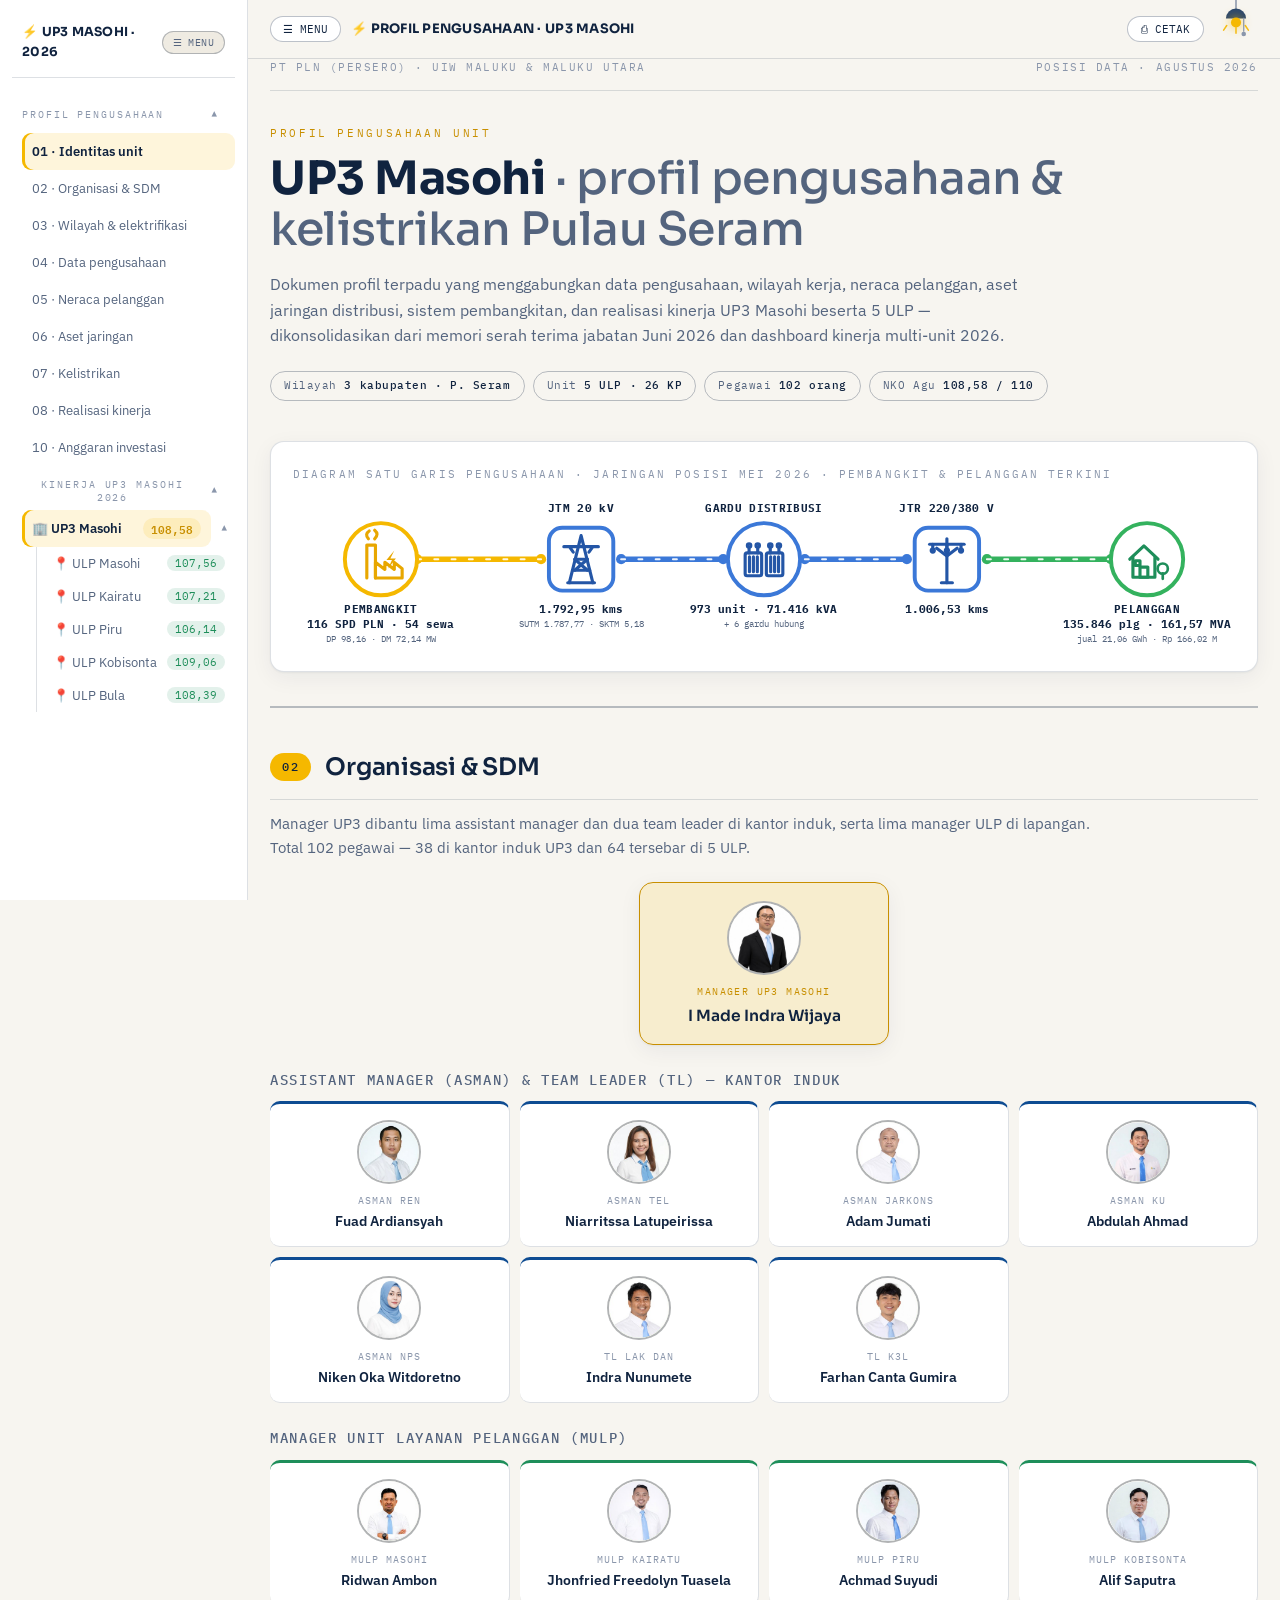
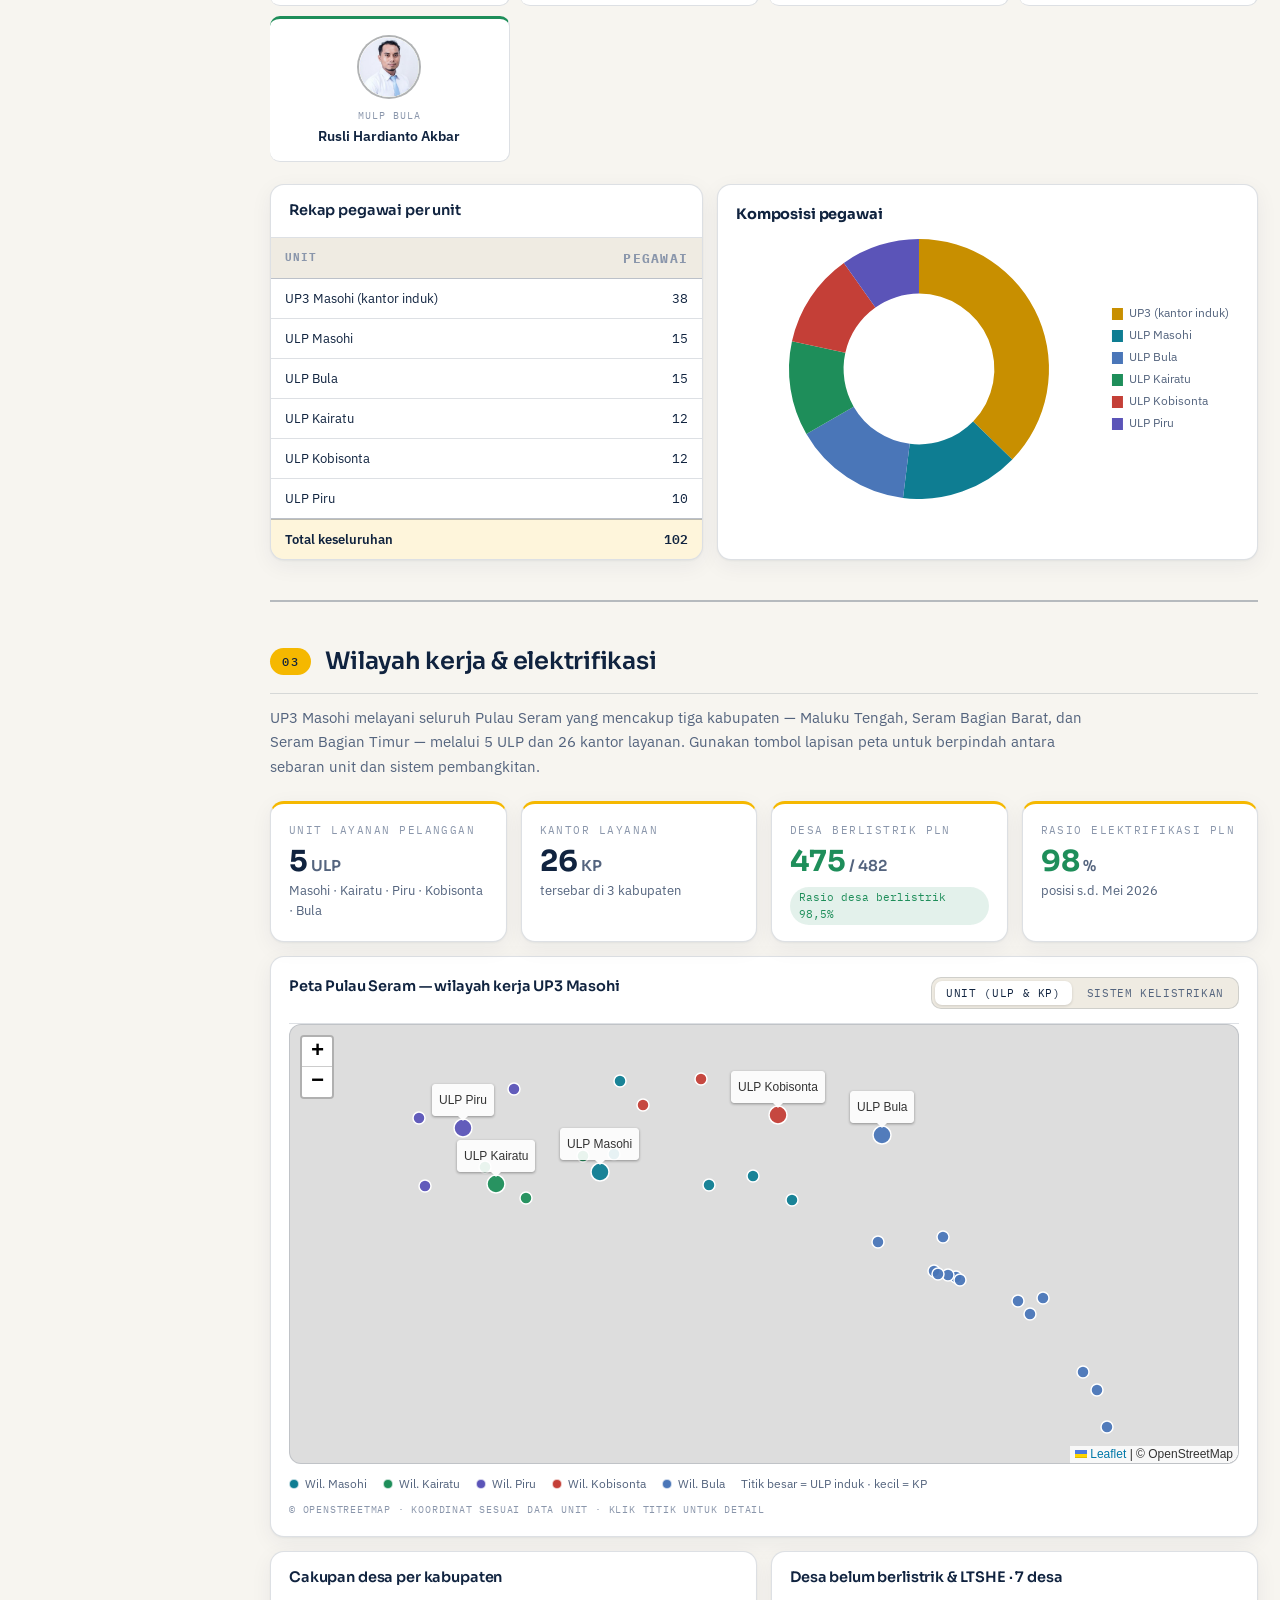
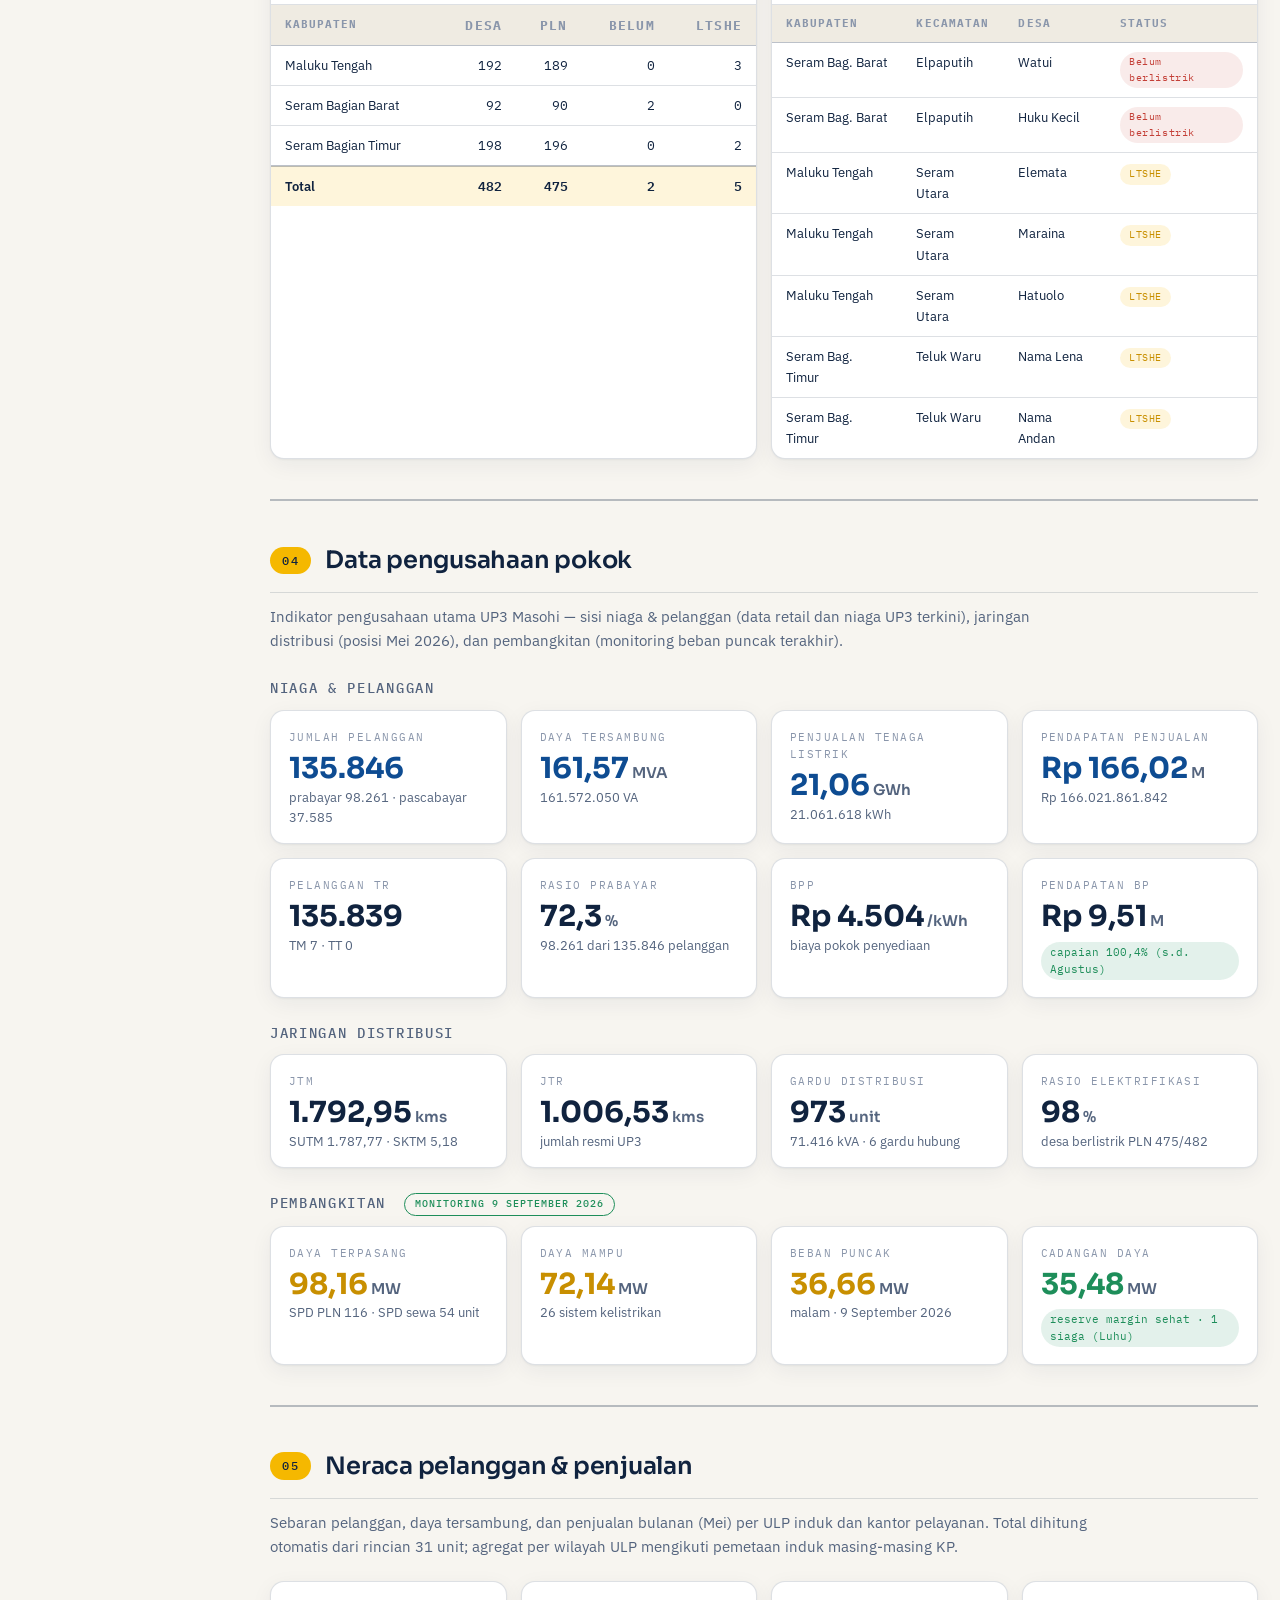
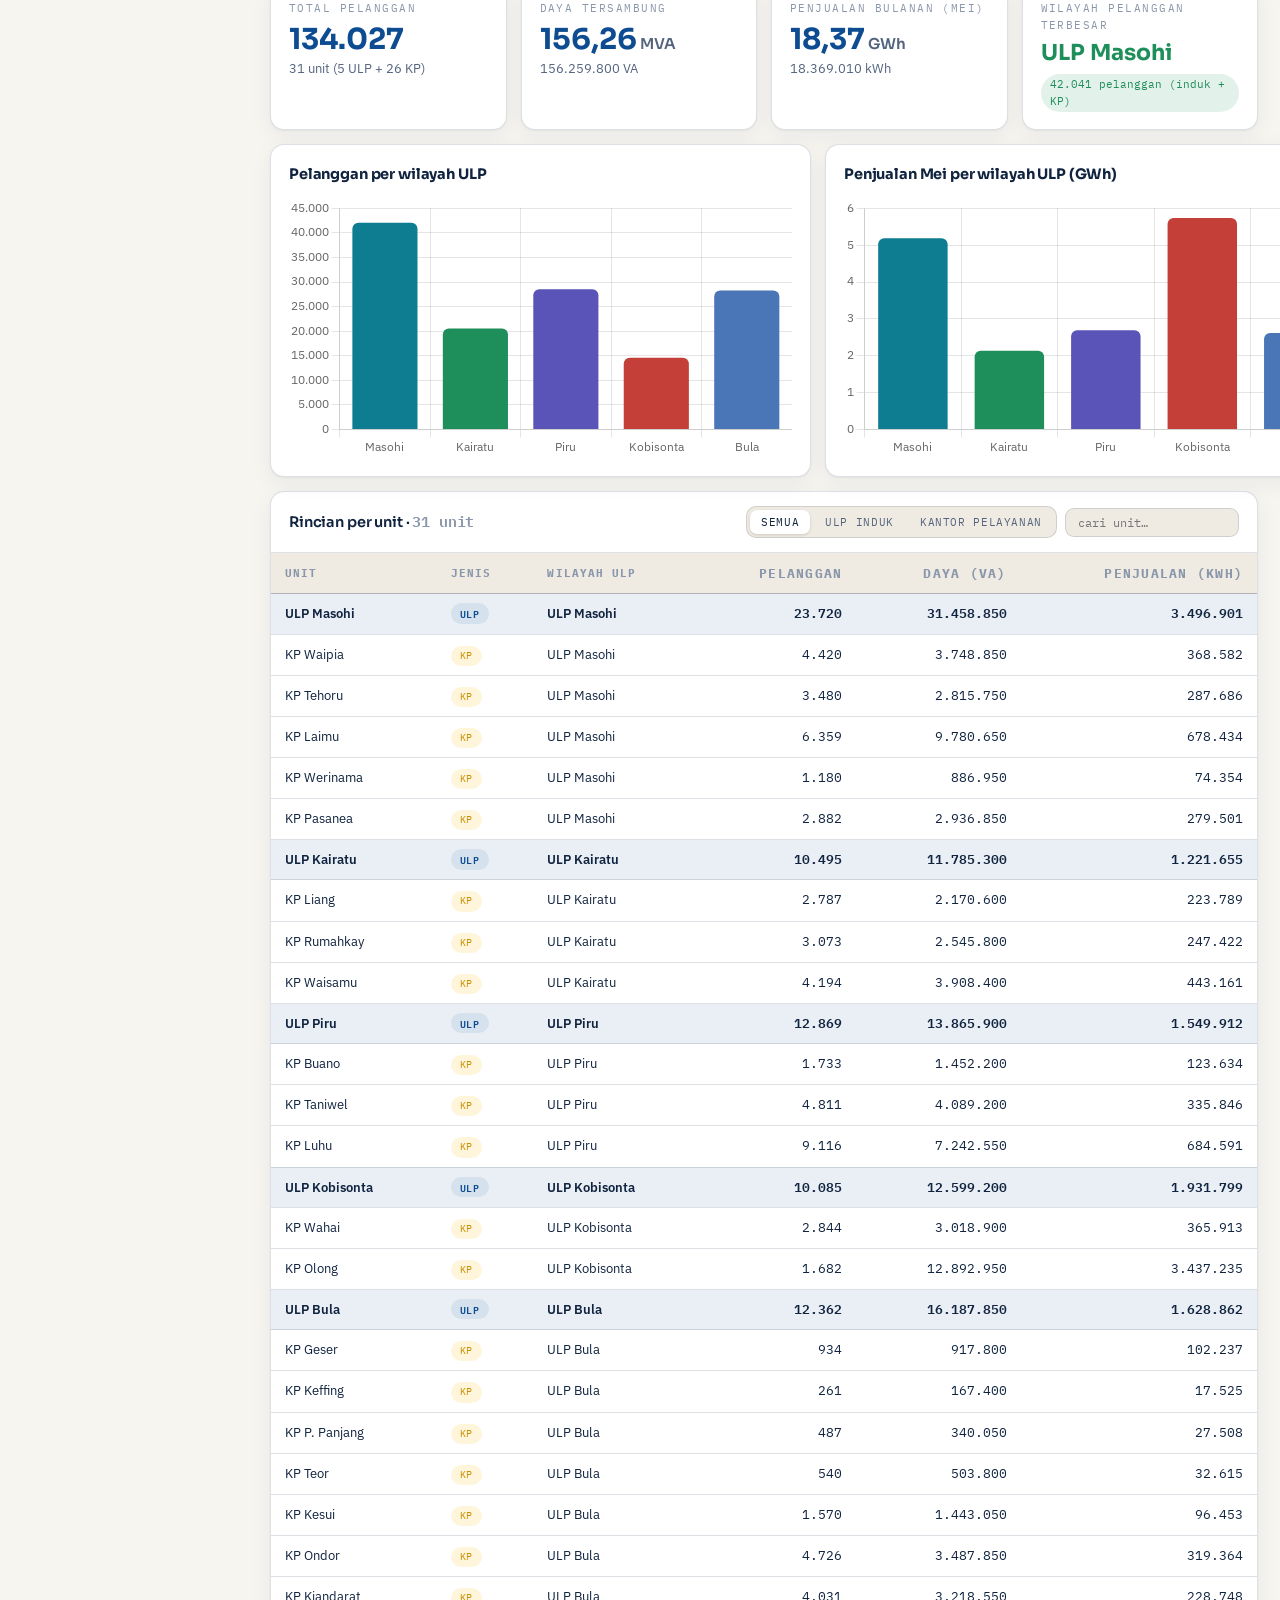
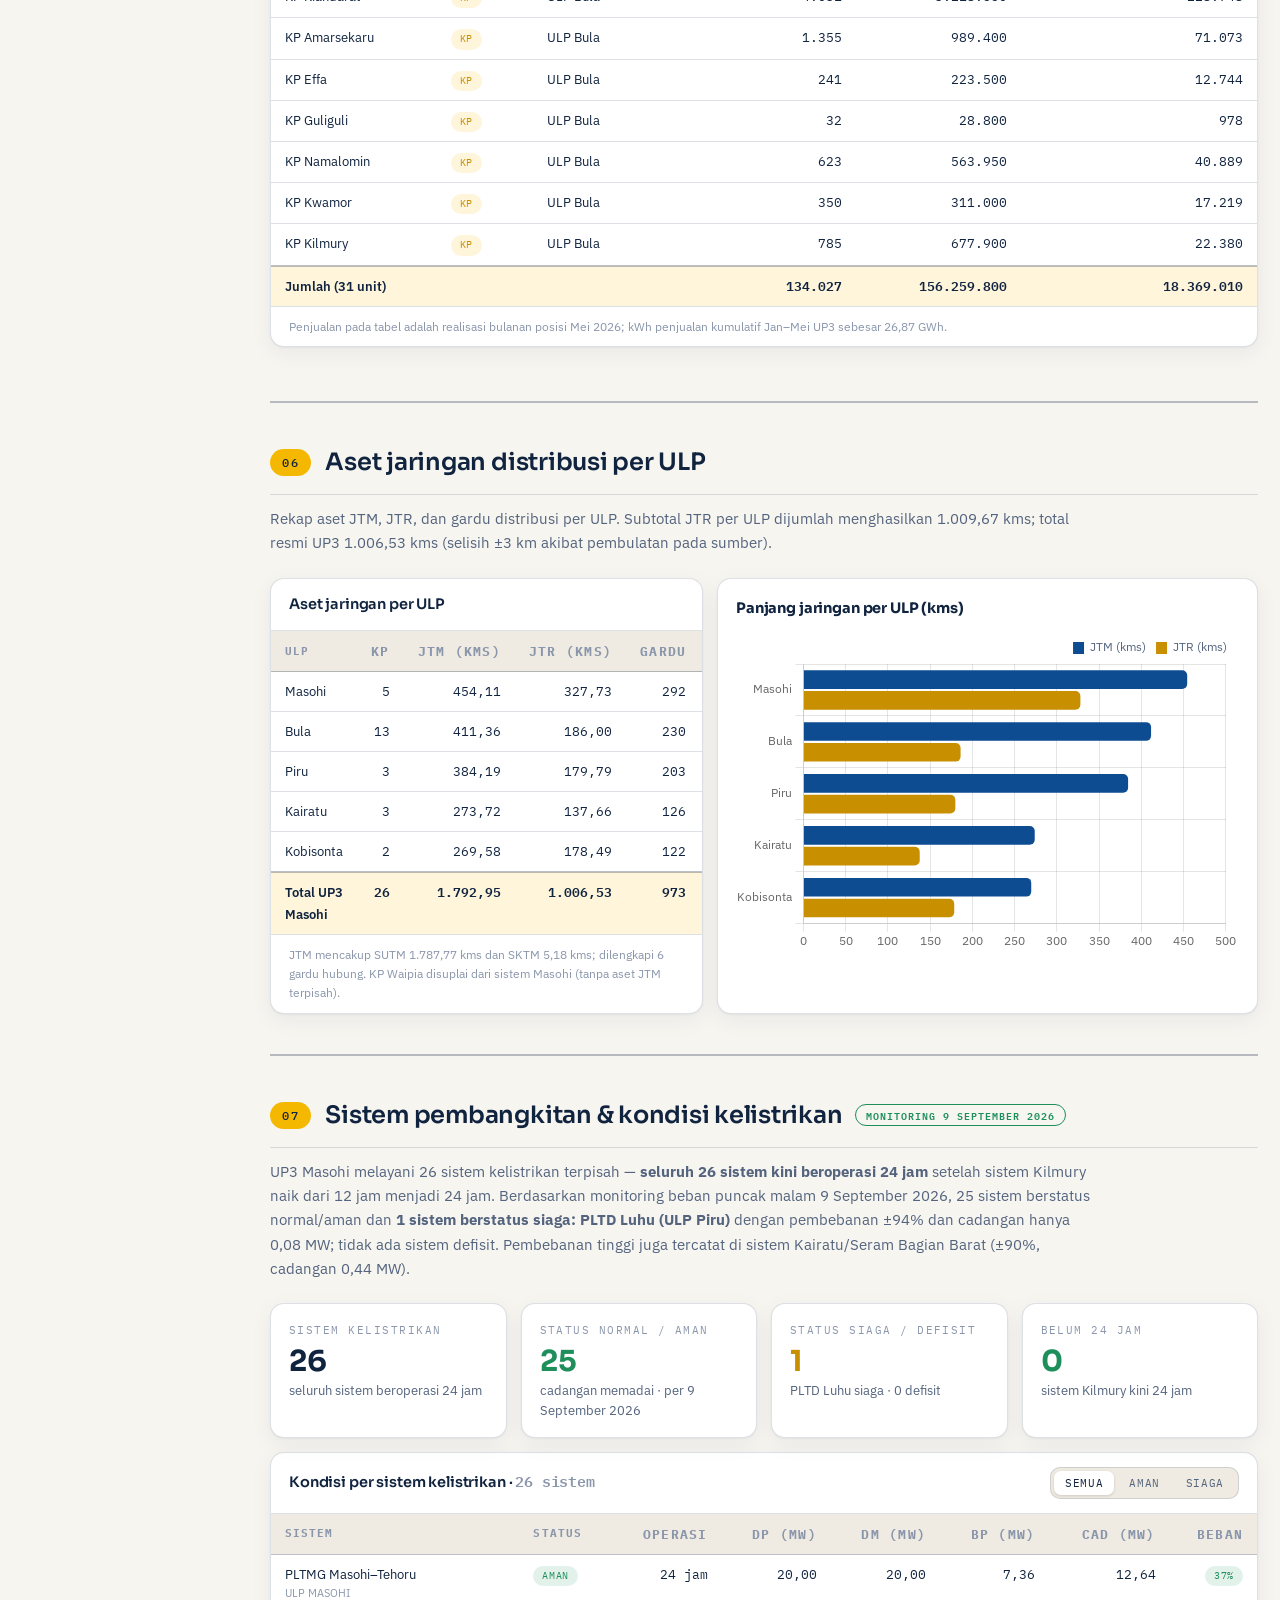
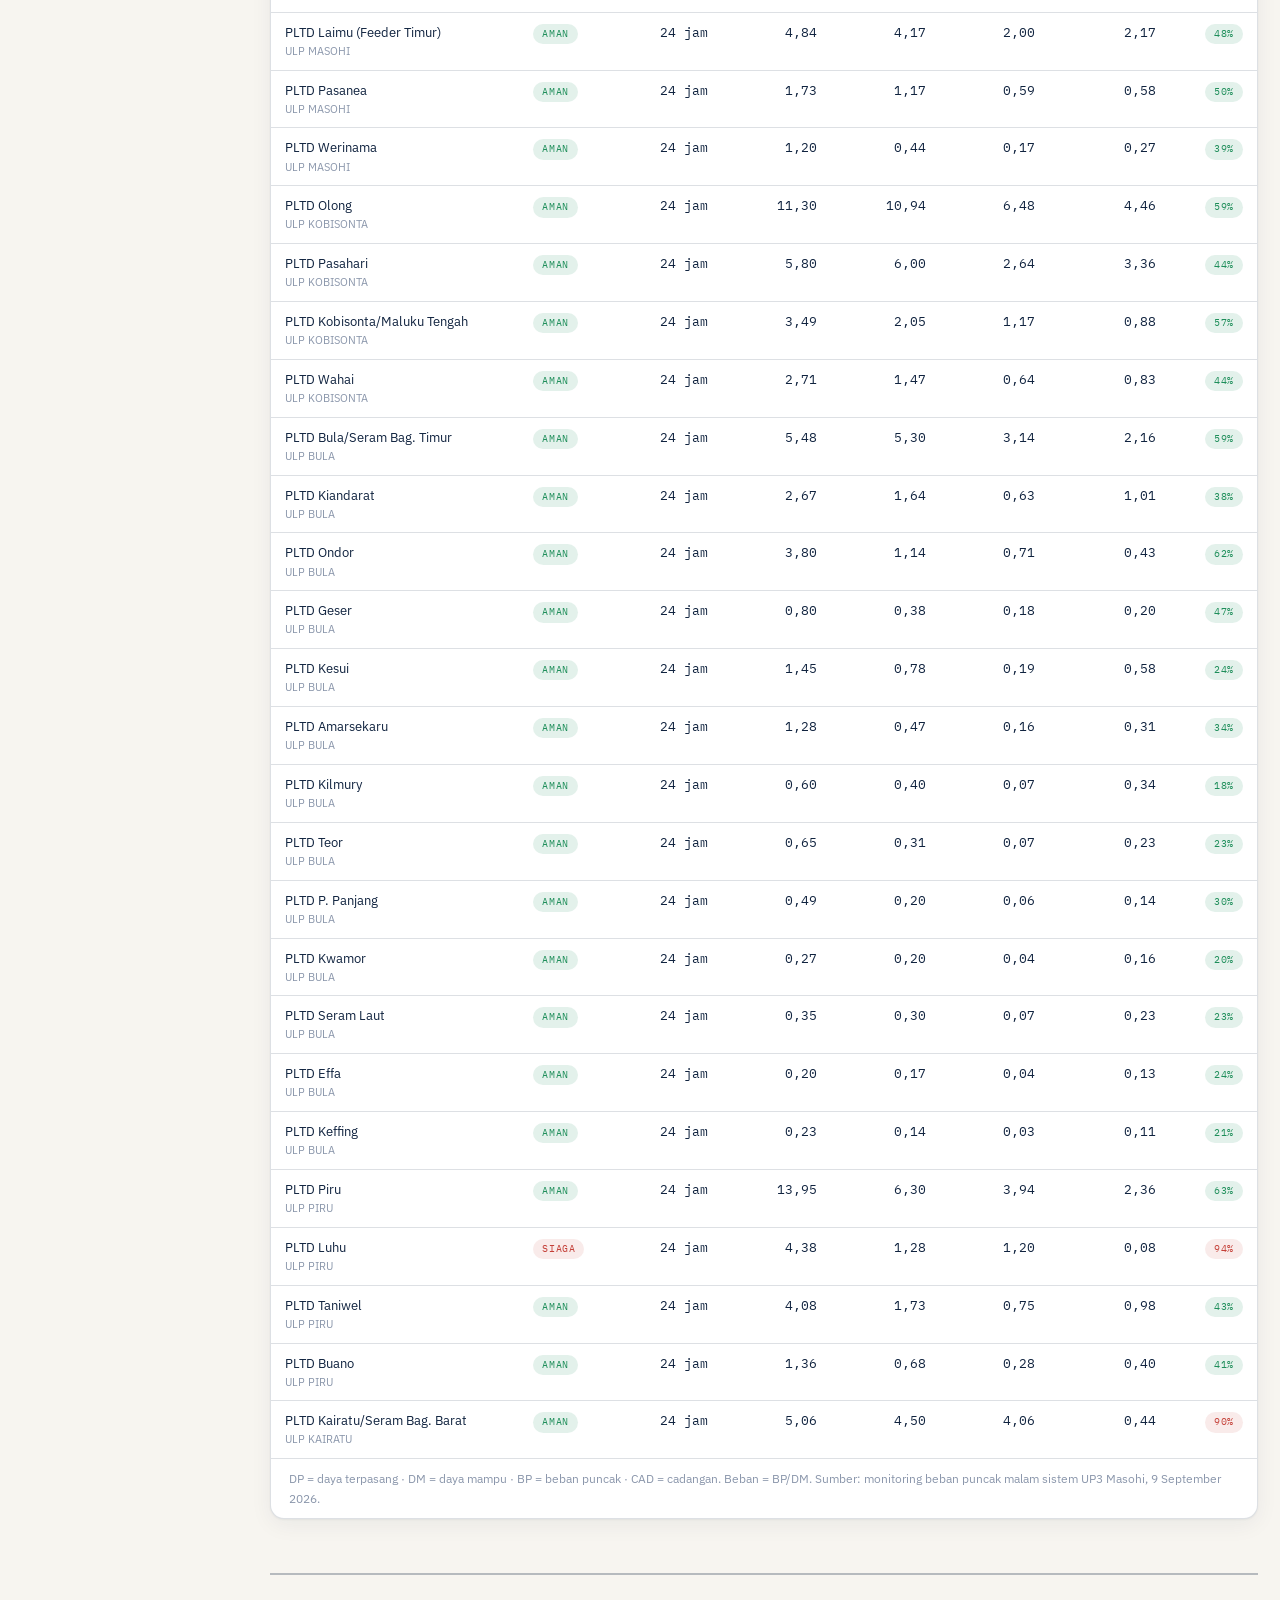
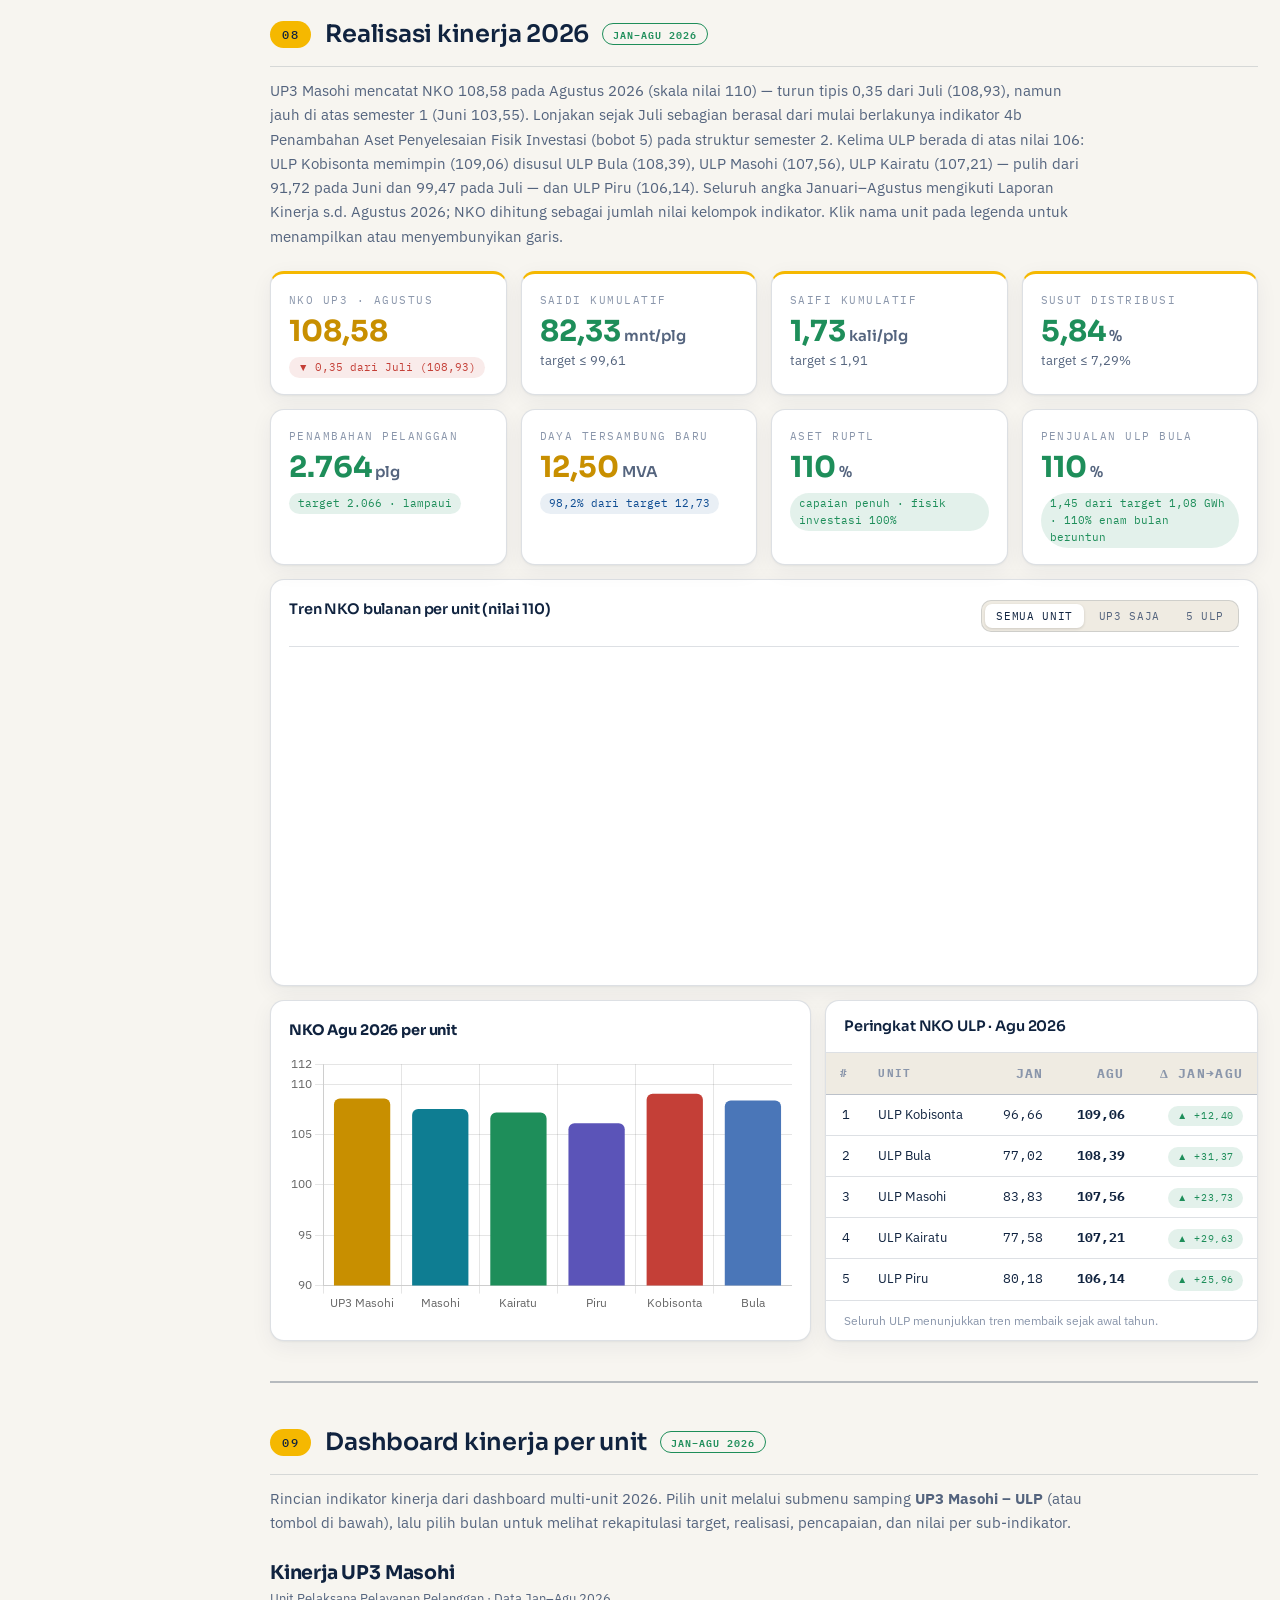
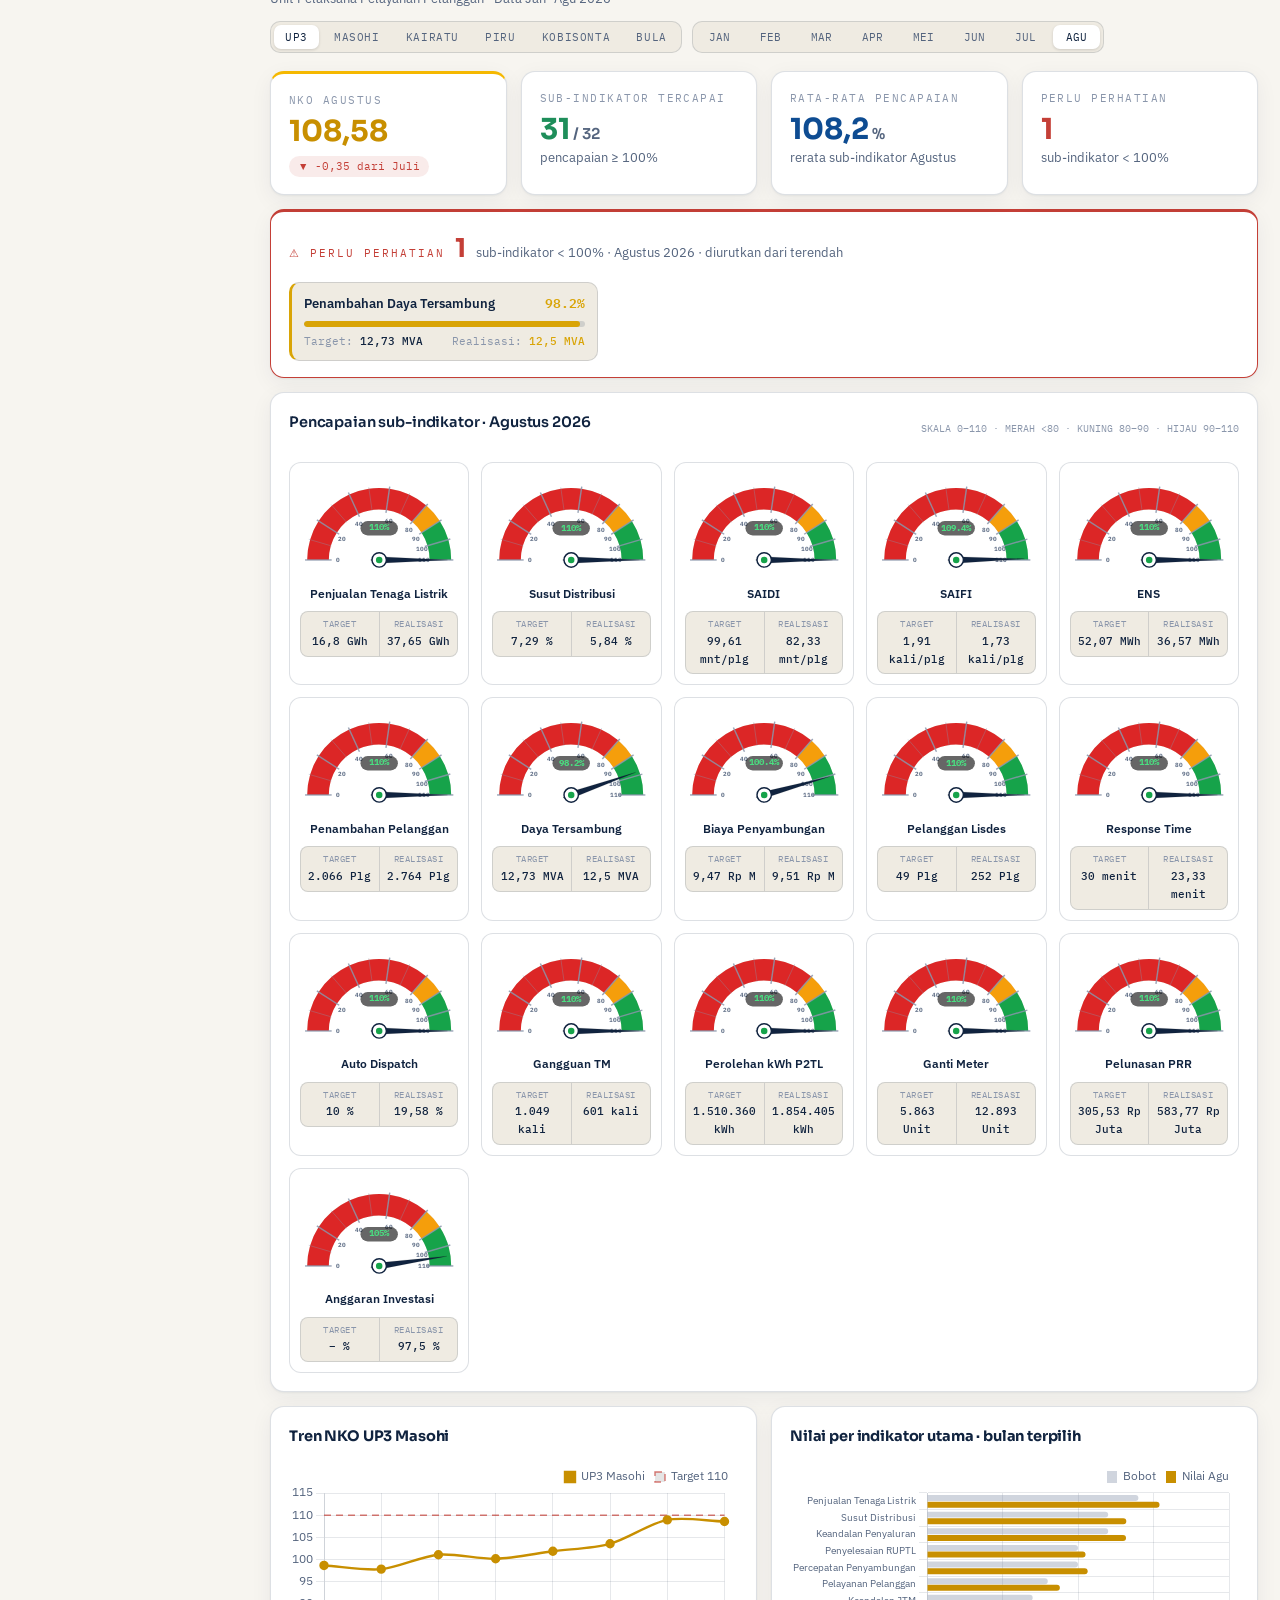
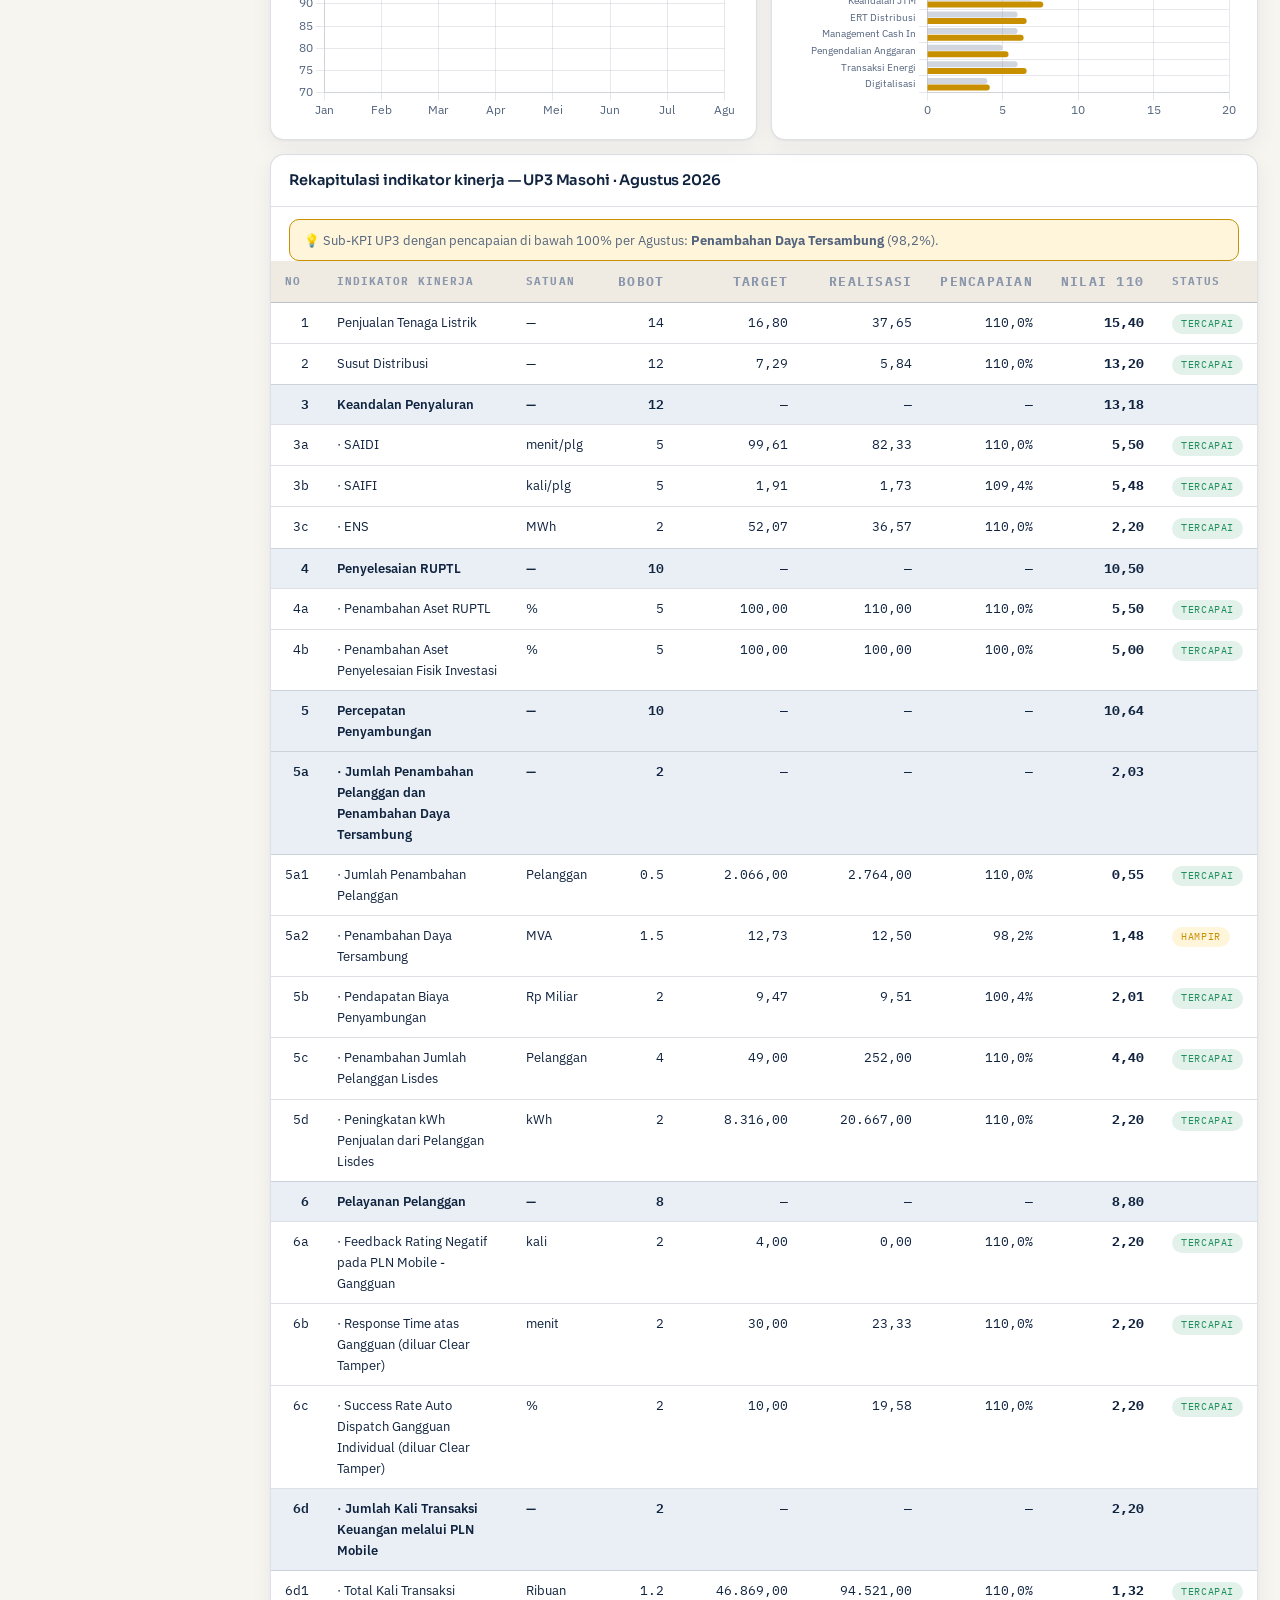
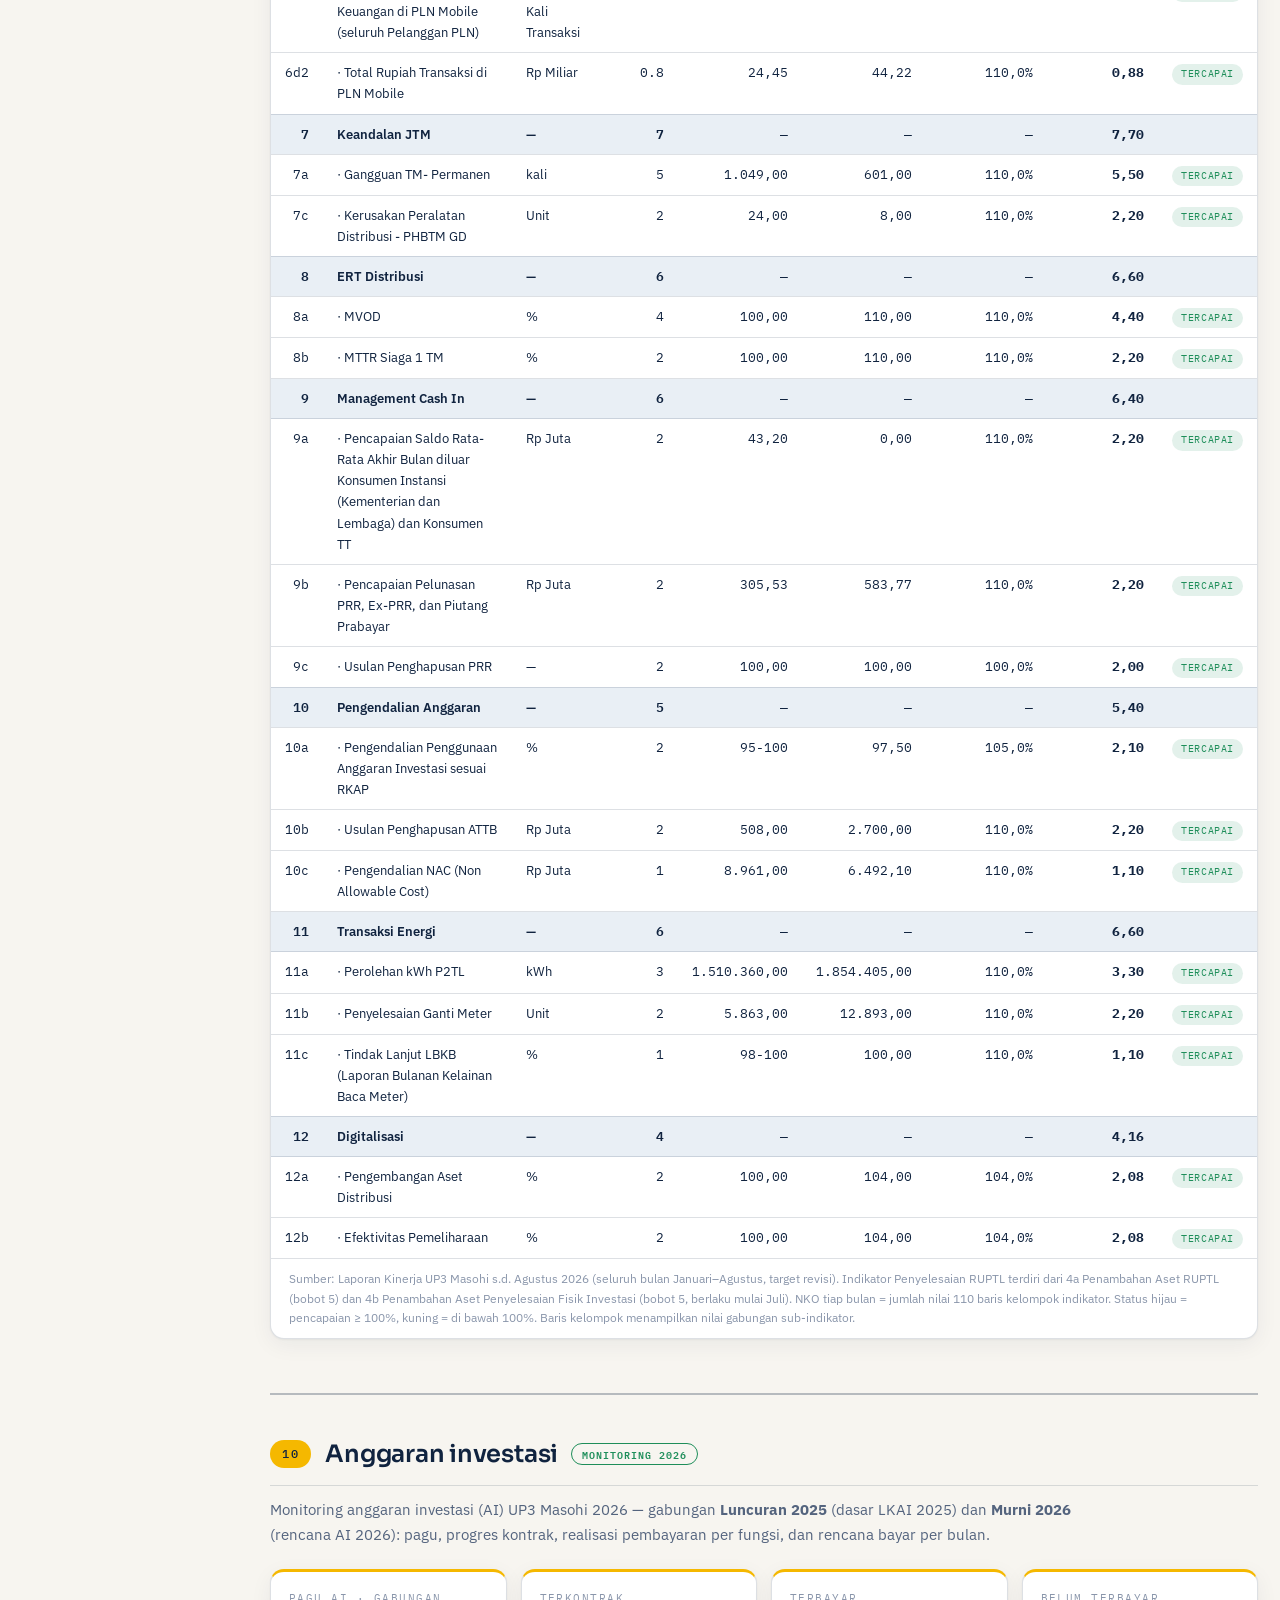
==== commit 7f0de194: "Hero: node pelanggan diagram satu garis ikut data retail & niaga terbaru - 135.846 plg · 161,57 MVA " ====
--- a/index.html
+++ b/index.html
@@ -80,7 +80,7 @@
   </div>
 
   <div class="sld">
-    <div class="sld-title">Diagram satu garis pengusahaan · posisi Mei 2026</div>
+    <div class="sld-title">Diagram satu garis pengusahaan · jaringan posisi Mei 2026 · pembangkit &amp; pelanggan terkini</div>
     <svg viewBox="0 0 1200 216" role="img" aria-label="Diagram satu garis: pembangkit, JTM 20 kV, gardu distribusi, JTR 220/380 V, pelanggan">
       <defs>
         <style>
@@ -168,8 +168,8 @@
       <circle cx="1108" cy="104" r="6.5" fill="none" stroke="#1E8E5A" stroke-width="3.4"/>
       <path d="M1108,110 v7" stroke="#1E8E5A" stroke-width="3.4" stroke-linecap="round"/>
       <text x="1088" y="160" text-anchor="middle" class="lt">PELANGGAN</text>
-      <text x="1088" y="180" text-anchor="middle" class="lv">134.027 plg · 156,26 MVA</text>
-      <text x="1088" y="198" text-anchor="middle" class="ls">jual Mei 18,37 GWh</text>
+      <text x="1088" y="180" text-anchor="middle" class="lv">135.846 plg · 161,57 MVA</text>
+      <text x="1088" y="198" text-anchor="middle" class="ls">jual 21,06 GWh · Rp 166,02 M</text>
     </svg>
   </div>
 </header>
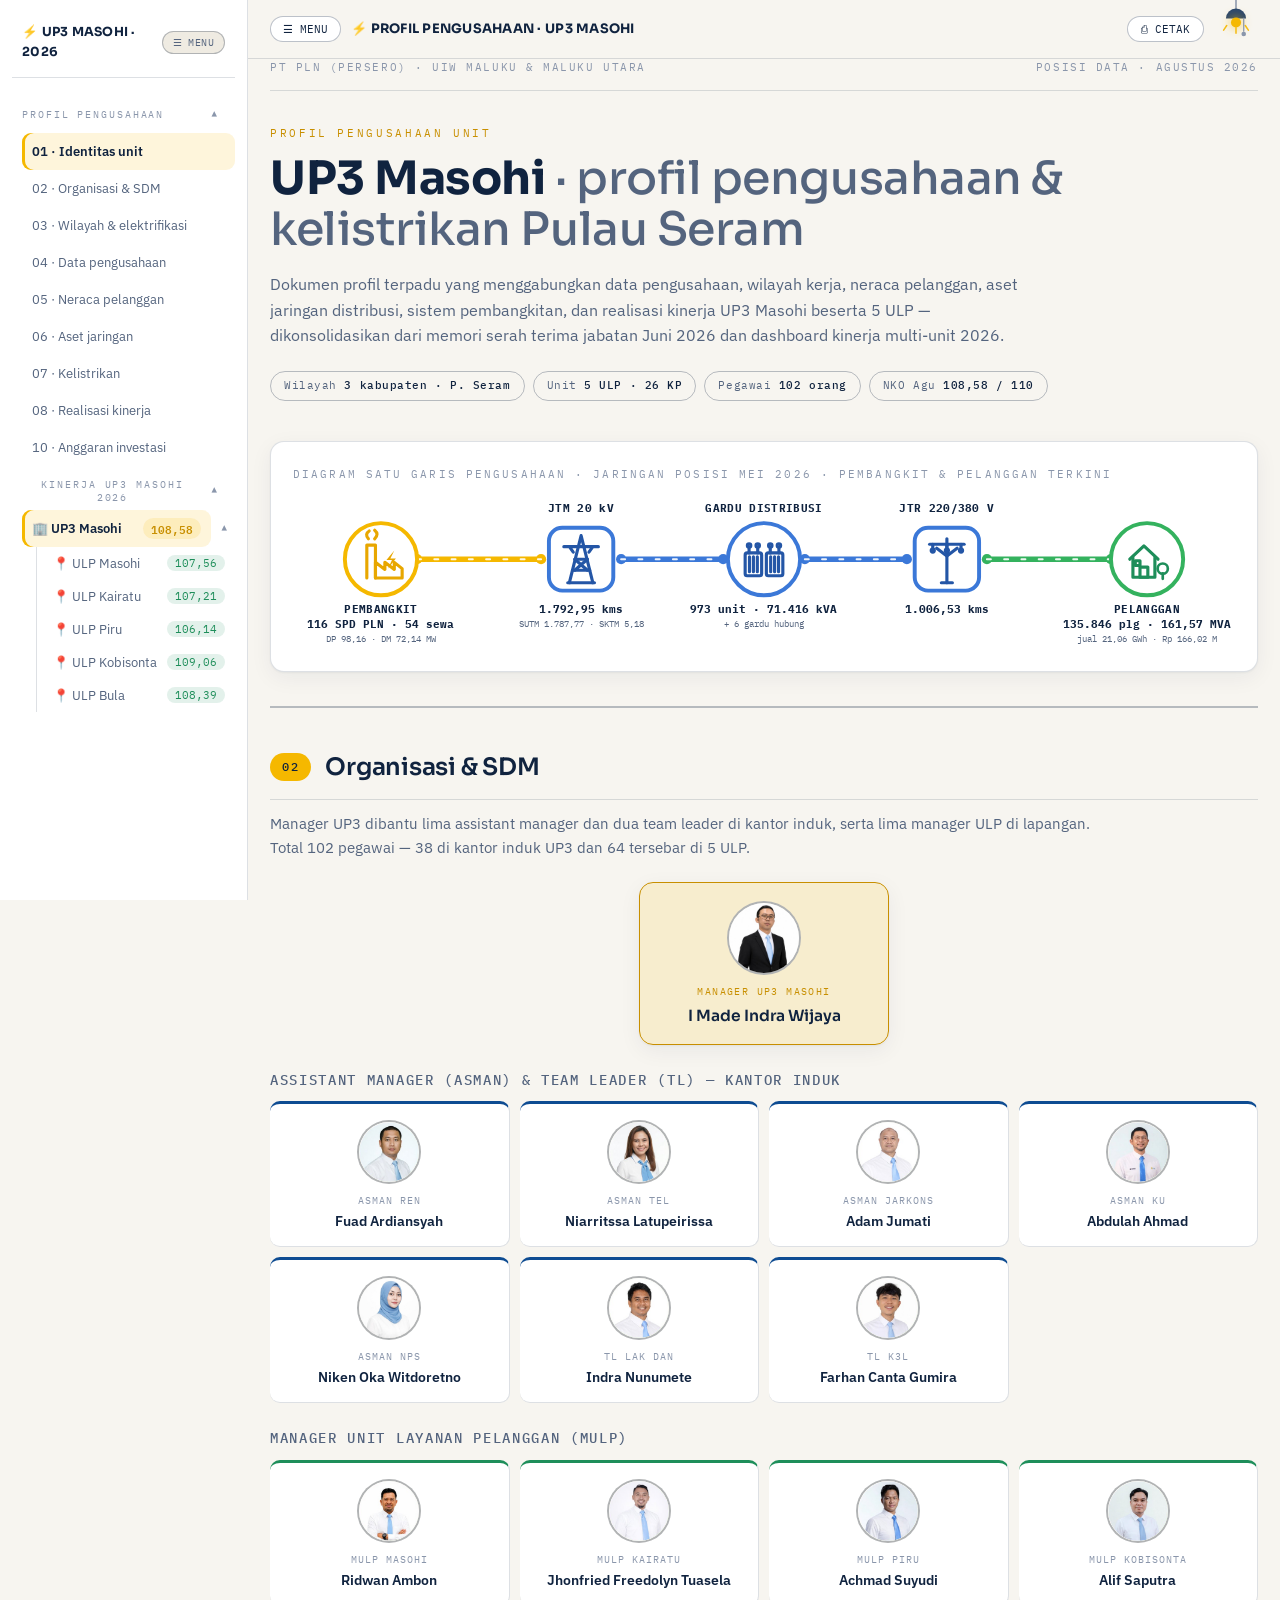
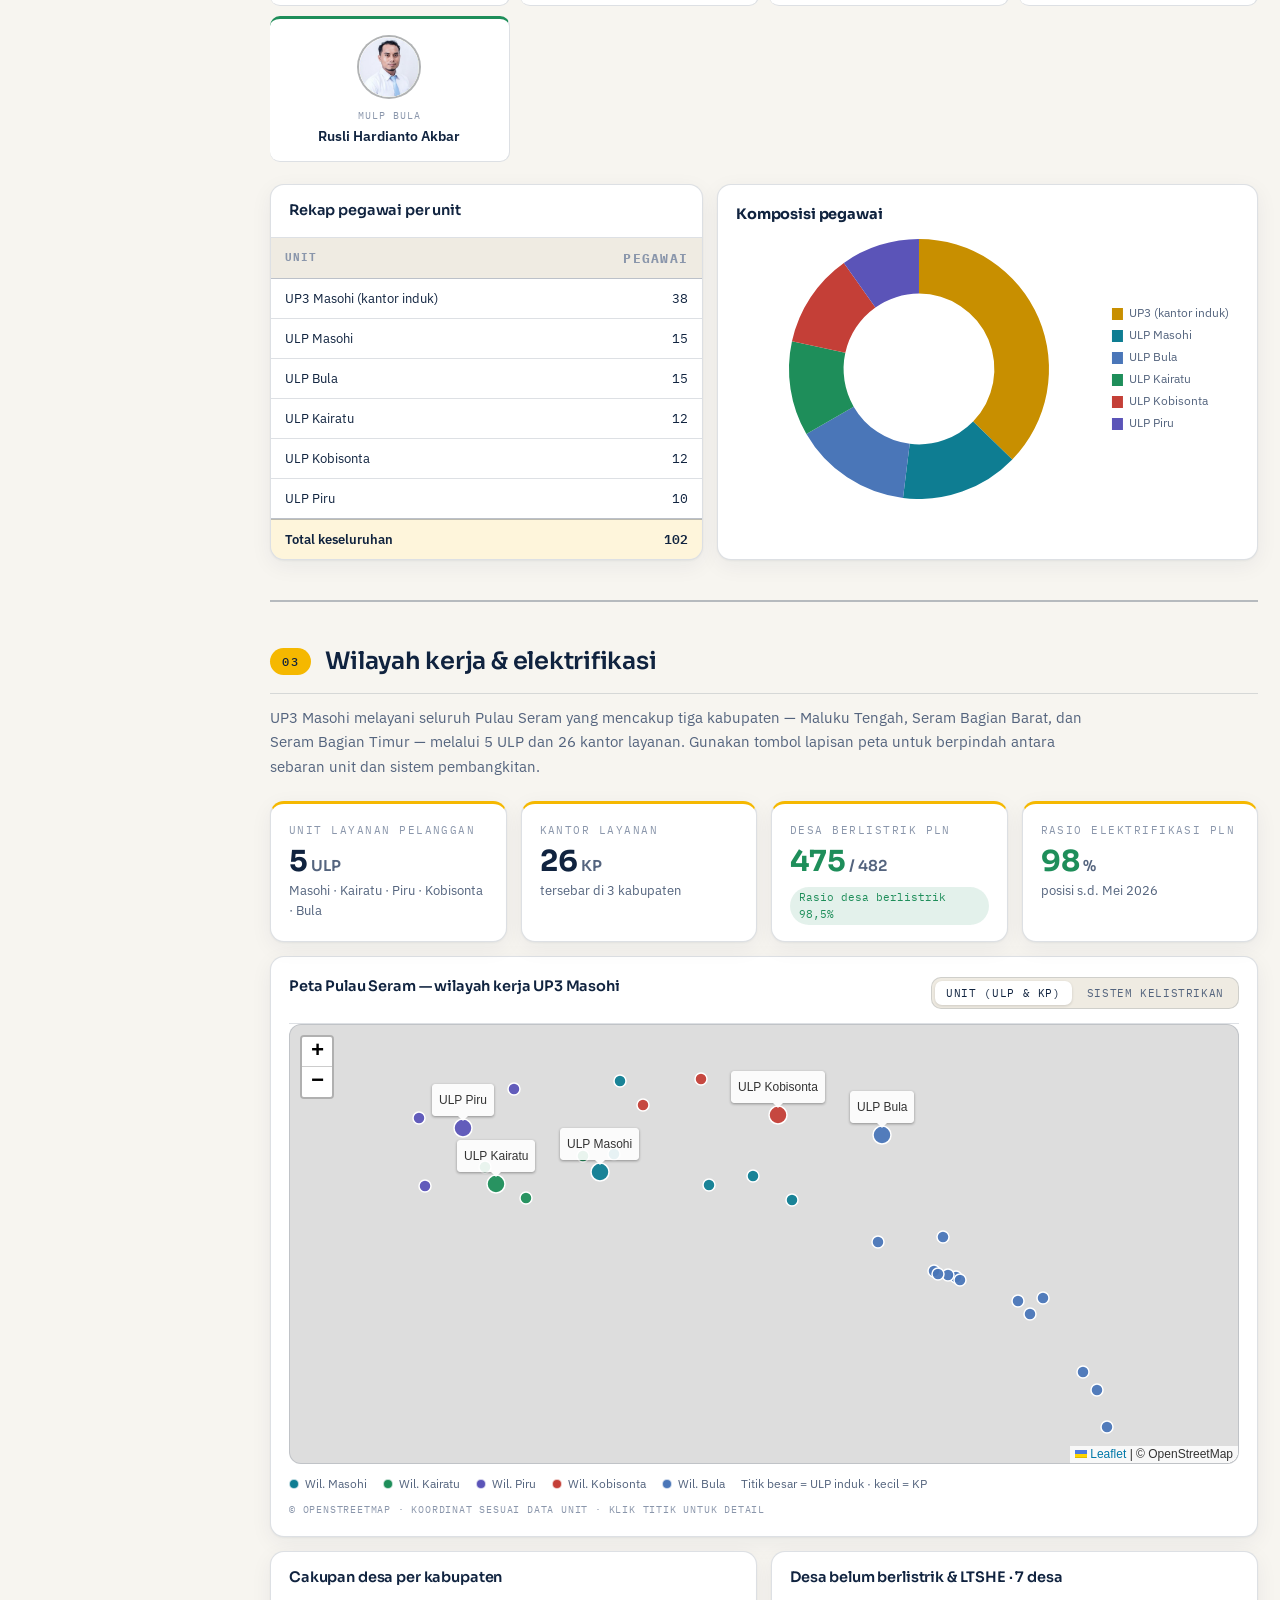
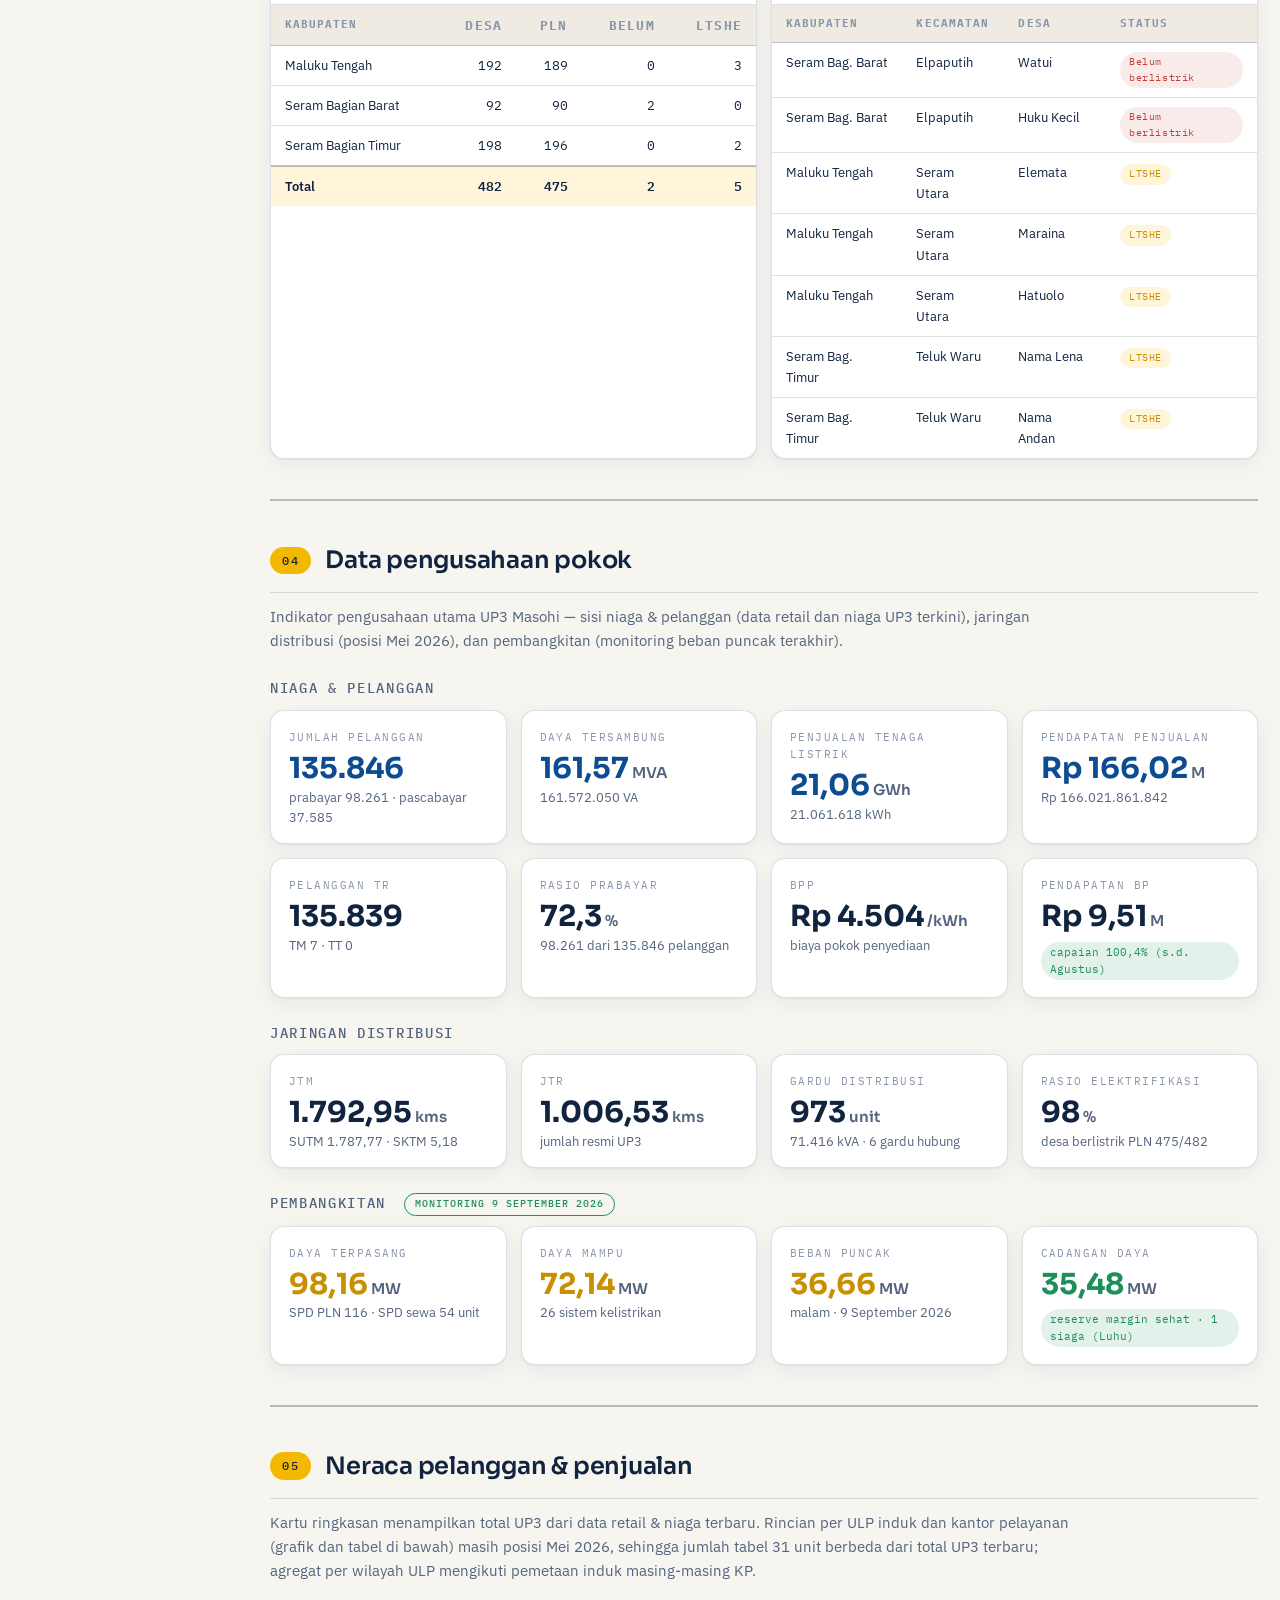
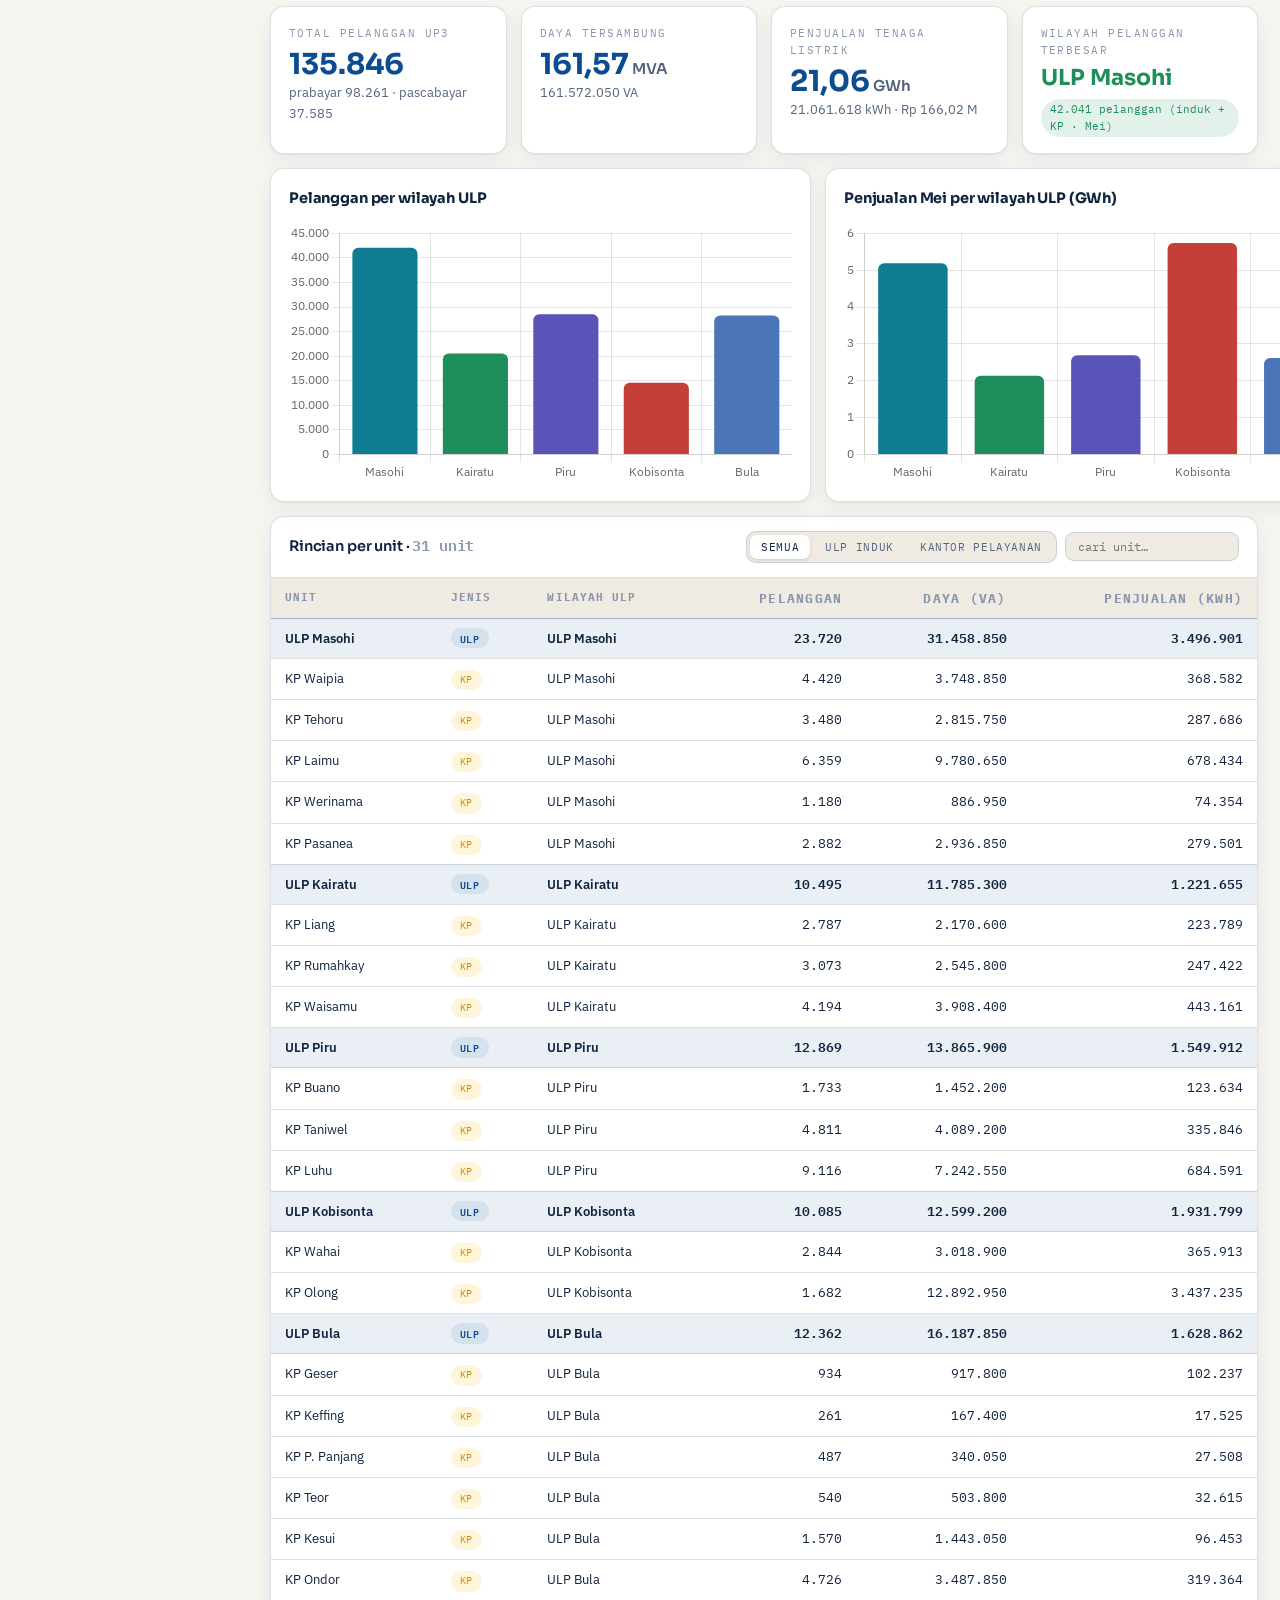
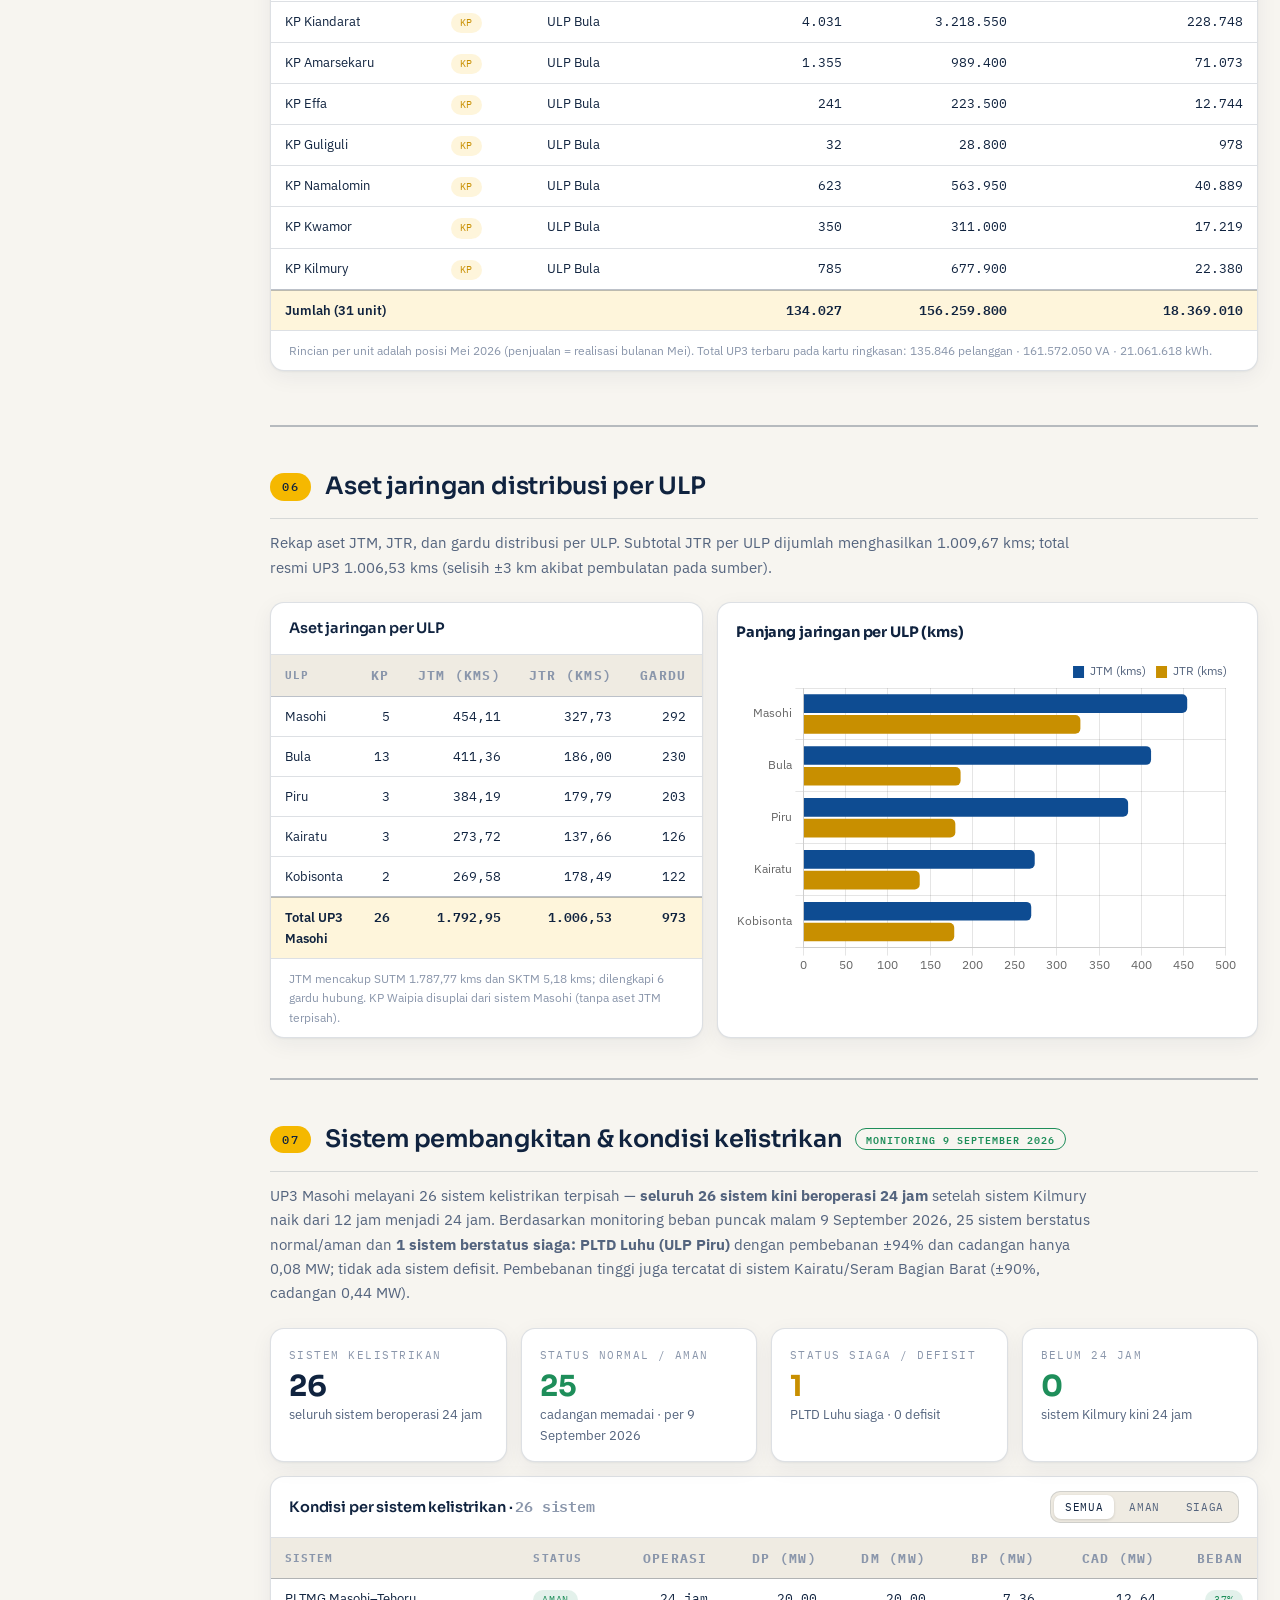
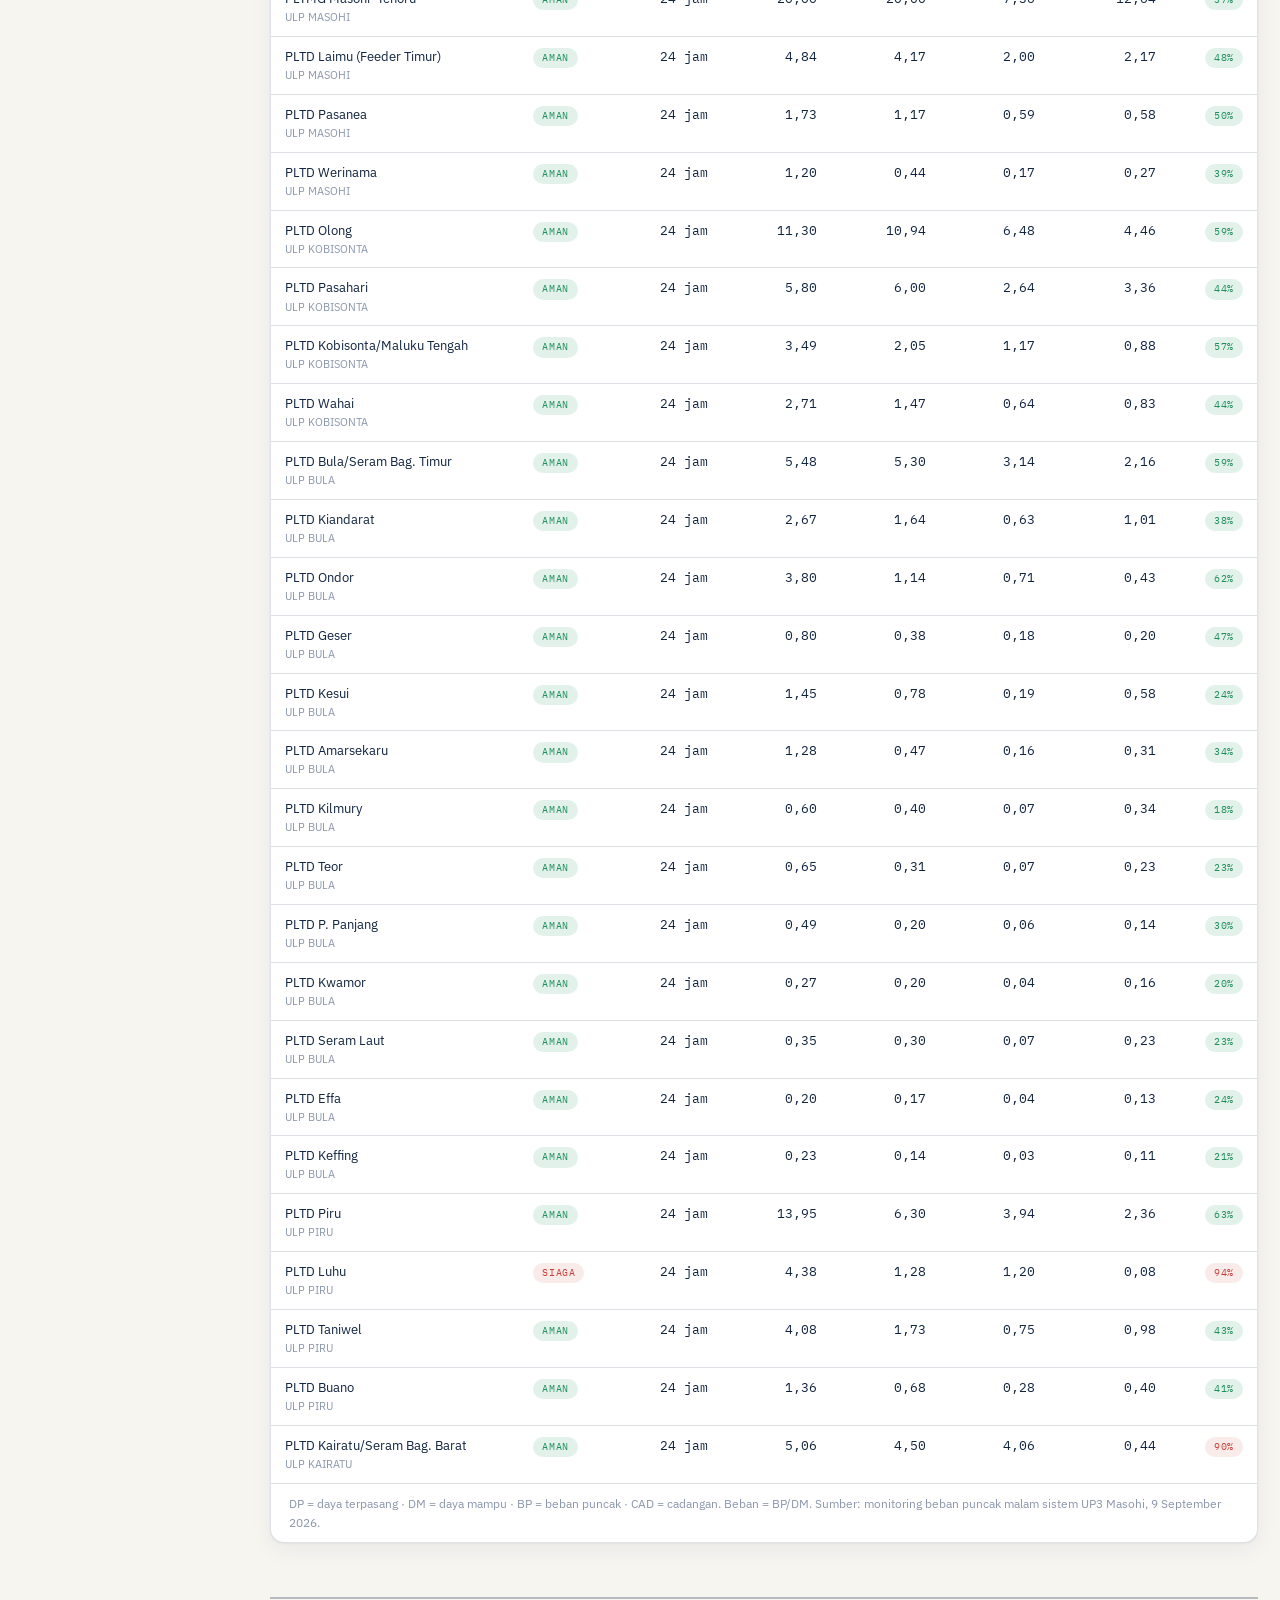
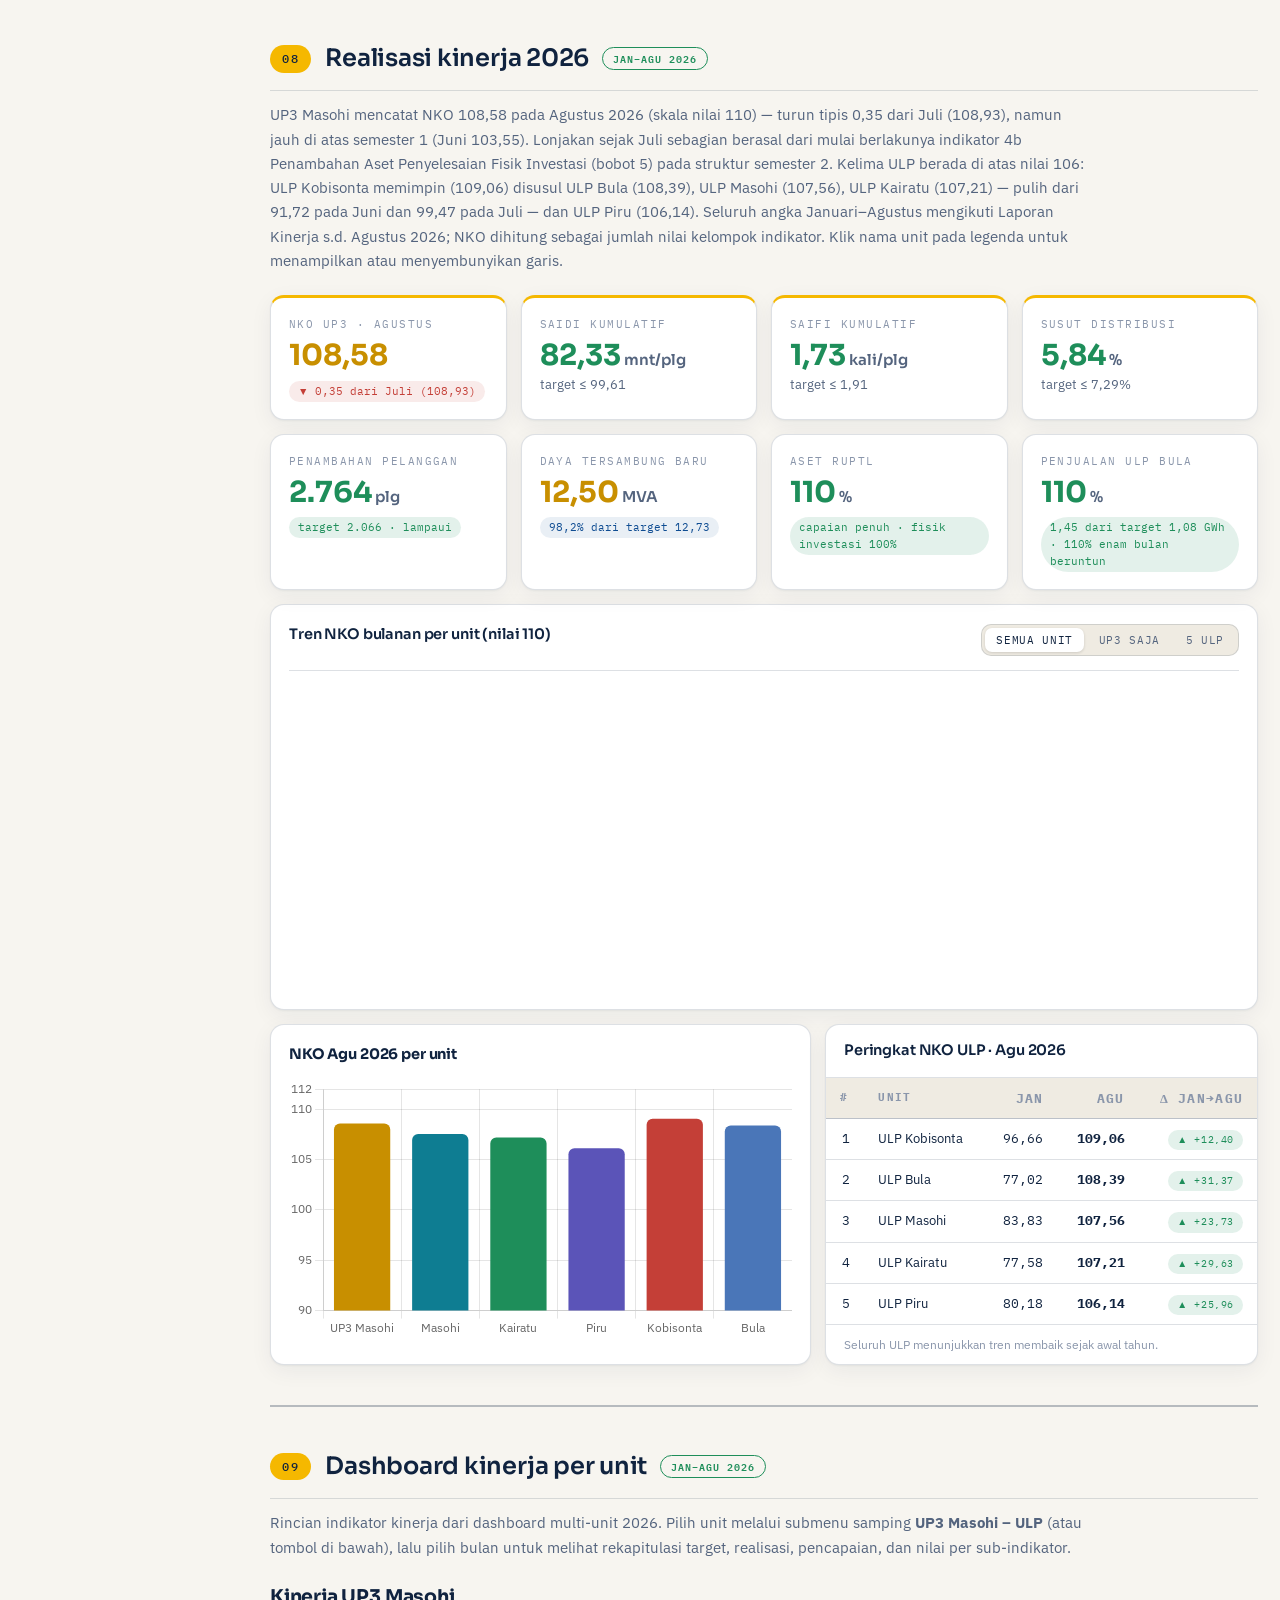
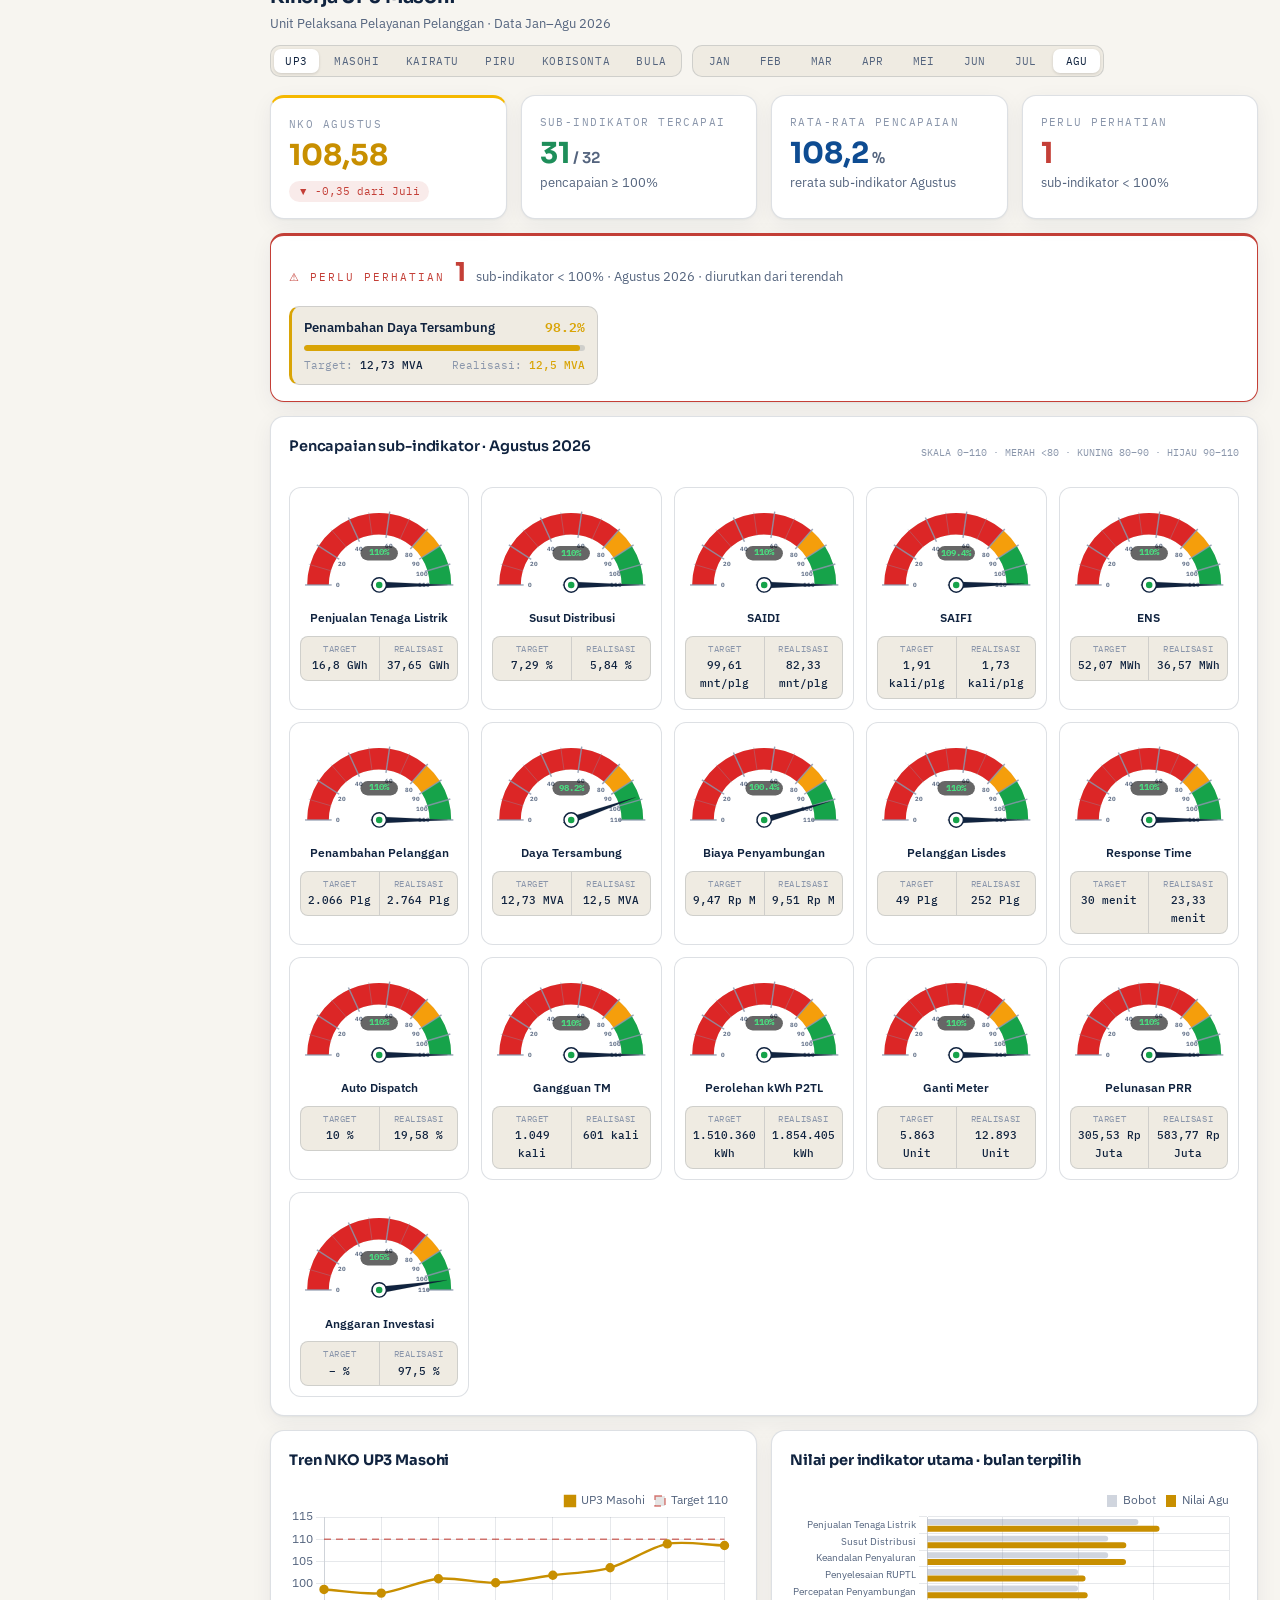
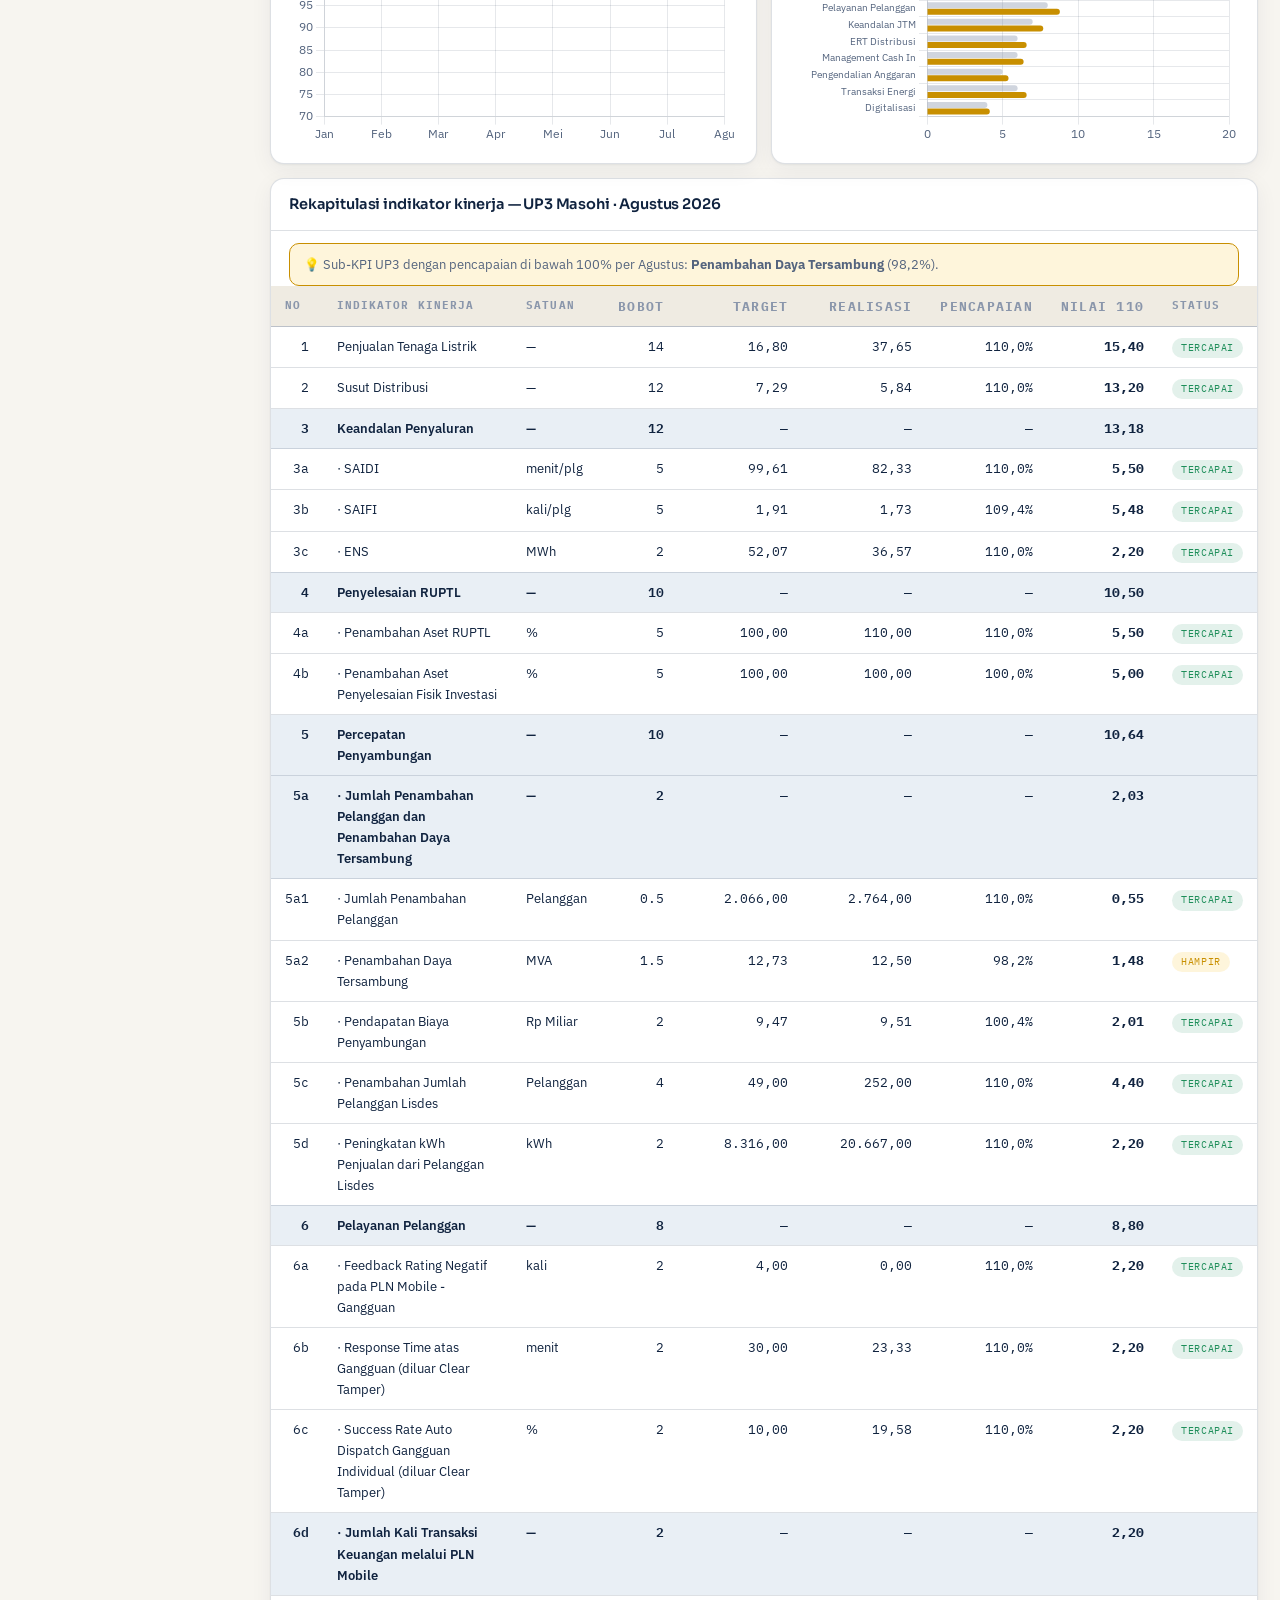
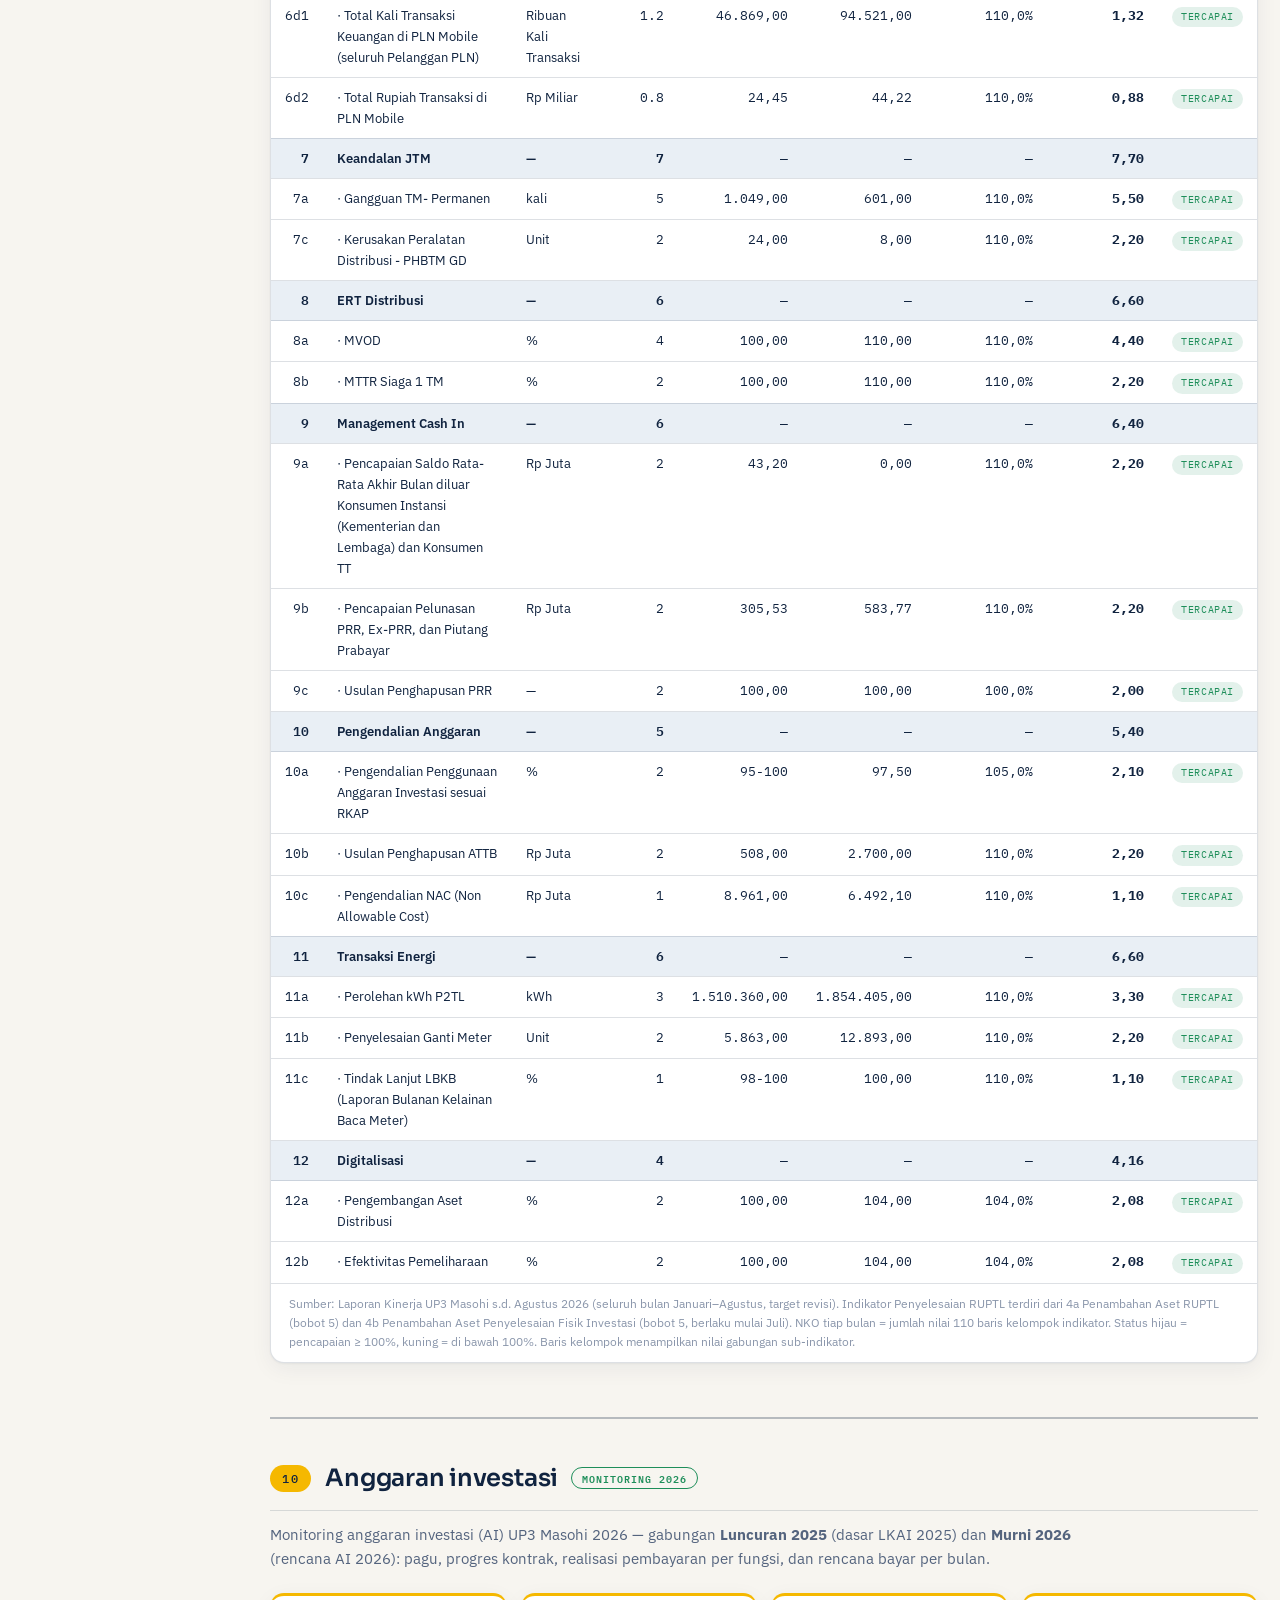
==== commit a413a380: "Bab 05: kartu ringkasan pakai total UP3 dari data retail & niaga (META.niaga) - data.js: META.niaga " ====
--- a/index.html
+++ b/index.html
@@ -168,8 +168,8 @@
       <circle cx="1108" cy="104" r="6.5" fill="none" stroke="#1E8E5A" stroke-width="3.4"/>
       <path d="M1108,110 v7" stroke="#1E8E5A" stroke-width="3.4" stroke-linecap="round"/>
       <text x="1088" y="160" text-anchor="middle" class="lt">PELANGGAN</text>
-      <text x="1088" y="180" text-anchor="middle" class="lv">135.846 plg · 161,57 MVA</text>
-      <text x="1088" y="198" text-anchor="middle" class="ls">jual 21,06 GWh · Rp 166,02 M</text>
+      <text x="1088" y="180" text-anchor="middle" class="lv" id="sldPlg">135.846 plg · 161,57 MVA</text>
+      <text x="1088" y="198" text-anchor="middle" class="ls" id="sldJual">jual 21,06 GWh · Rp 166,02 M</text>
     </svg>
   </div>
 </header>
@@ -290,16 +290,16 @@
 
   <h3 class="blok">Niaga &amp; pelanggan</h3>
   <div class="grid g4">
-    <div class="card blue"><div class="lbl">Jumlah pelanggan</div><div class="val">135.846</div><div class="sub">prabayar 98.261 · pascabayar 37.585</div></div>
-    <div class="card blue"><div class="lbl">Daya tersambung</div><div class="val">161,57<small>MVA</small></div><div class="sub">161.572.050 VA</div></div>
-    <div class="card blue"><div class="lbl">Penjualan tenaga listrik</div><div class="val">21,06<small>GWh</small></div><div class="sub">21.061.618 kWh</div></div>
-    <div class="card blue"><div class="lbl">Pendapatan penjualan</div><div class="val">Rp 166,02<small>M</small></div><div class="sub">Rp 166.021.861.842</div></div>
+    <div class="card blue"><div class="lbl">Jumlah pelanggan</div><div class="val" id="nPlg">—</div><div class="sub" id="nPlgSub">—</div></div>
+    <div class="card blue"><div class="lbl">Daya tersambung</div><div class="val" id="nDaya">—</div><div class="sub" id="nDayaSub">—</div></div>
+    <div class="card blue"><div class="lbl">Penjualan tenaga listrik</div><div class="val" id="nJual">—</div><div class="sub" id="nJualSub">—</div></div>
+    <div class="card blue"><div class="lbl">Pendapatan penjualan</div><div class="val" id="nPend">—</div><div class="sub" id="nPendSub">—</div></div>
   </div>
   <div class="grid g4" style="margin-top:14px">
-    <div class="card"><div class="lbl">Pelanggan TR</div><div class="val">135.839</div><div class="sub">TM 7 · TT 0</div></div>
-    <div class="card"><div class="lbl">Rasio prabayar</div><div class="val">72,3<small>%</small></div><div class="sub">98.261 dari 135.846 pelanggan</div></div>
-    <div class="card"><div class="lbl">BPP</div><div class="val">Rp 4.504<small>/kWh</small></div><div class="sub">biaya pokok penyediaan</div></div>
-    <div class="card"><div class="lbl">Pendapatan BP</div><div class="val">Rp 9,51<small>M</small></div><span class="delta d-up">capaian 100,4% (s.d. Agustus)</span></div>
+    <div class="card"><div class="lbl">Pelanggan TR</div><div class="val" id="nTR">—</div><div class="sub" id="nTRSub">—</div></div>
+    <div class="card"><div class="lbl">Rasio prabayar</div><div class="val" id="nPra">—</div><div class="sub" id="nPraSub">—</div></div>
+    <div class="card"><div class="lbl">BPP</div><div class="val" id="nBpp">—</div><div class="sub">biaya pokok penyediaan</div></div>
+    <div class="card"><div class="lbl">Pendapatan BP</div><div class="val" id="nBP">—</div><span class="delta d-up" id="nBPSub">—</span></div>
   </div>
 
   <h3 class="blok">Jaringan distribusi</h3>
@@ -322,7 +322,7 @@
 <!-- ================= 05 NERACA ================= -->
 <section class="wrap" id="s5">
   <div class="sec-head"><span class="sec-no">05</span><h2>Neraca pelanggan &amp; penjualan</h2></div>
-  <p class="sec-desc">Sebaran pelanggan, daya tersambung, dan penjualan bulanan (Mei) per ULP induk dan kantor pelayanan. Total dihitung otomatis dari rincian 31 unit; agregat per wilayah ULP mengikuti pemetaan induk masing-masing KP.</p>
+  <p class="sec-desc">Kartu ringkasan menampilkan total UP3 dari data retail &amp; niaga terbaru. Rincian per ULP induk dan kantor pelayanan (grafik dan tabel di bawah) masih posisi Mei 2026, sehingga jumlah tabel 31 unit berbeda dari total UP3 terbaru; agregat per wilayah ULP mengikuti pemetaan induk masing-masing KP.</p>
 
   <div class="grid g4" id="neracaCards"></div>
 
@@ -347,7 +347,7 @@
       <thead><tr><th>Unit</th><th>Jenis</th><th>Wilayah ULP</th><th class="num">Pelanggan</th><th class="num">Daya (VA)</th><th class="num">Penjualan (kWh)</th></tr></thead>
       <tbody></tbody>
     </table></div>
-    <div class="tbl-note">Penjualan pada tabel adalah realisasi bulanan posisi Mei 2026; kWh penjualan kumulatif Jan–Mei UP3 sebesar 26,87 GWh.</div>
+    <div class="tbl-note">Rincian per unit adalah posisi Mei 2026 (penjualan = realisasi bulanan Mei). Total UP3 terbaru pada kartu ringkasan: <span class="niaga-ringkas">—</span>.</div>
   </div>
 </section>
 
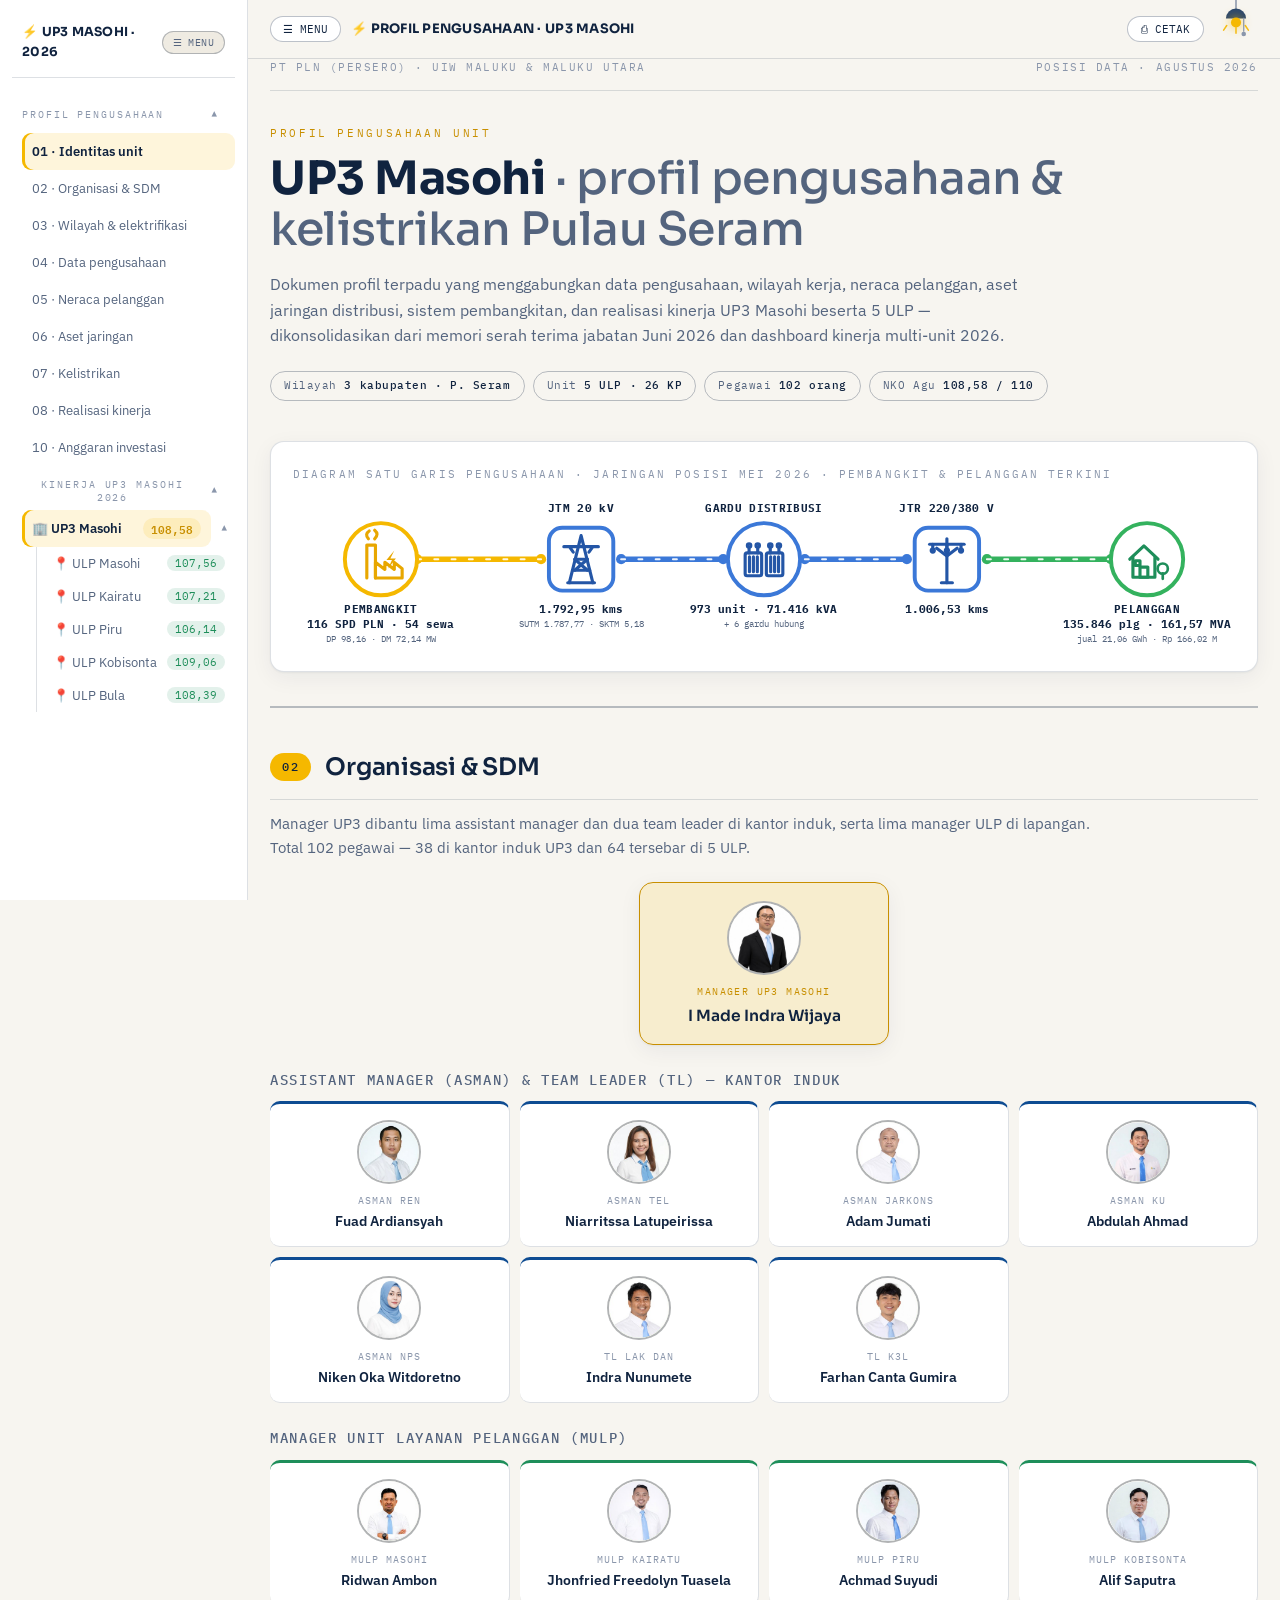
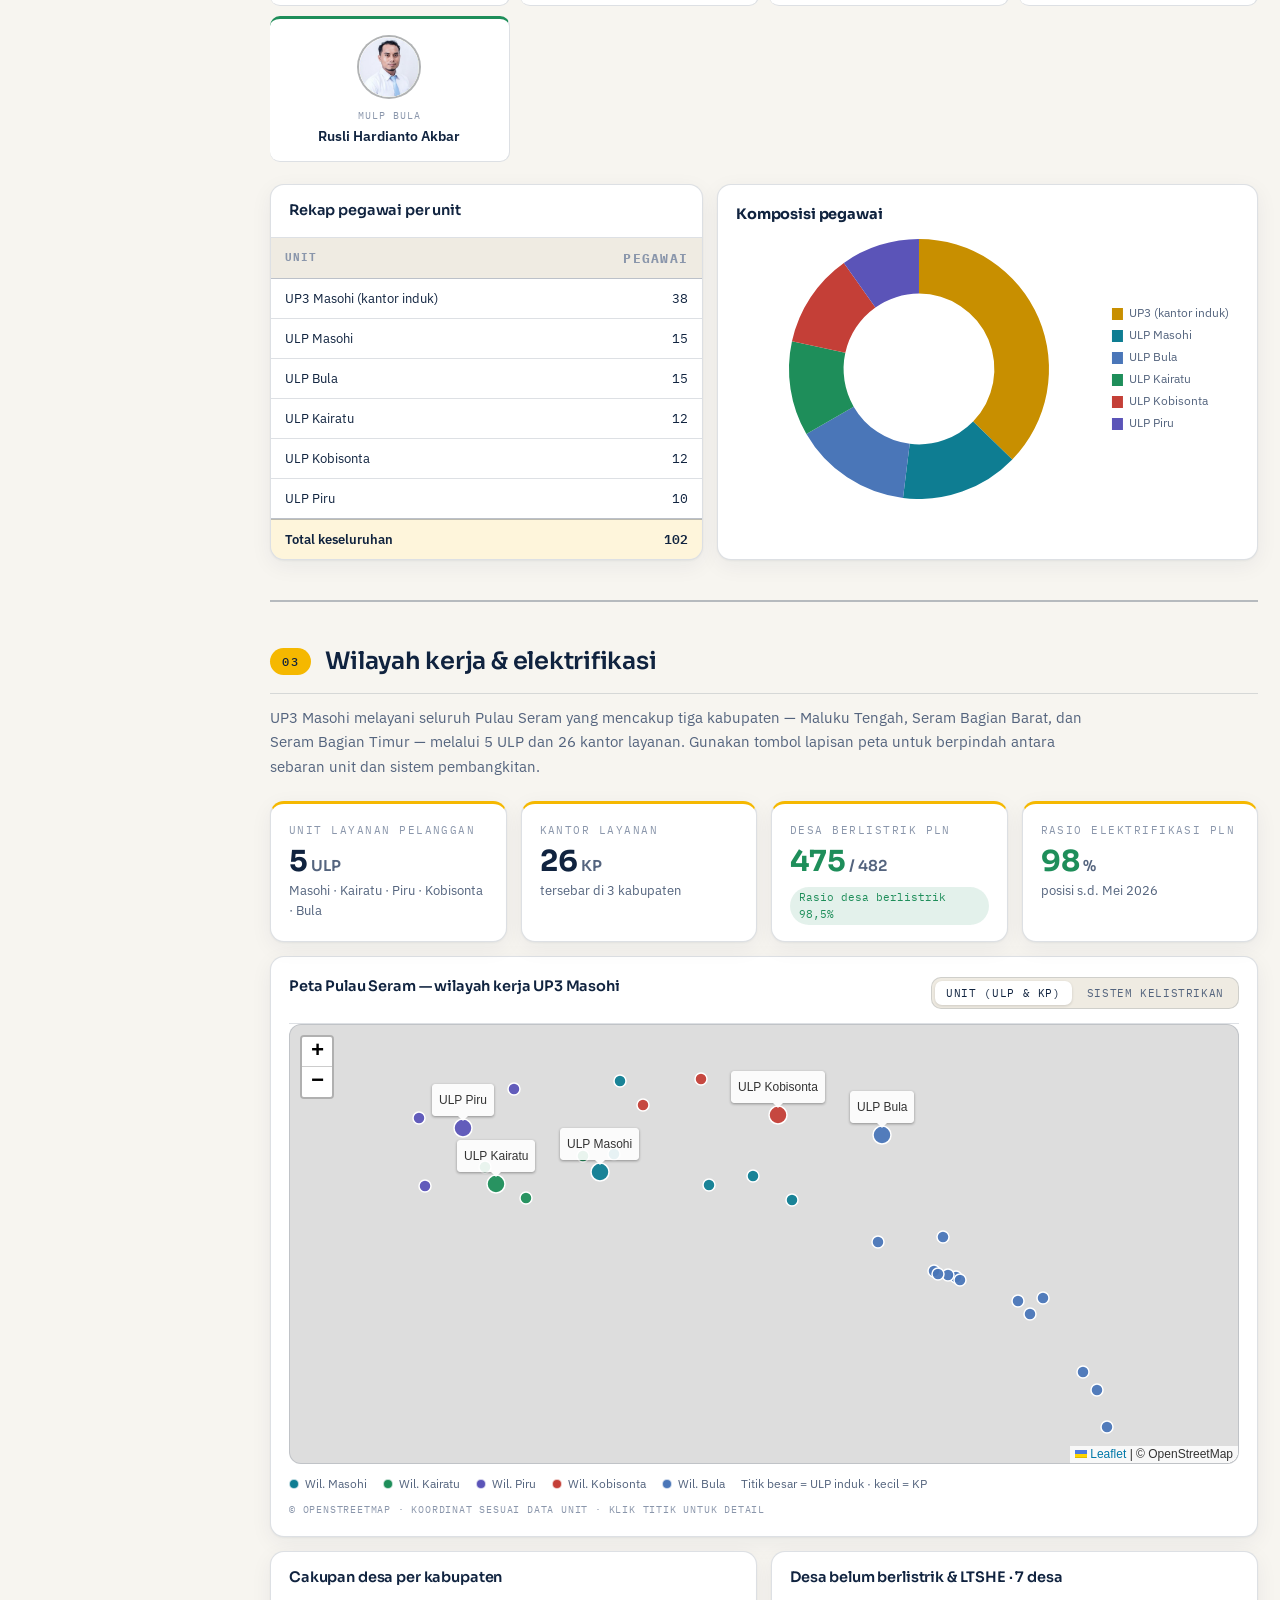
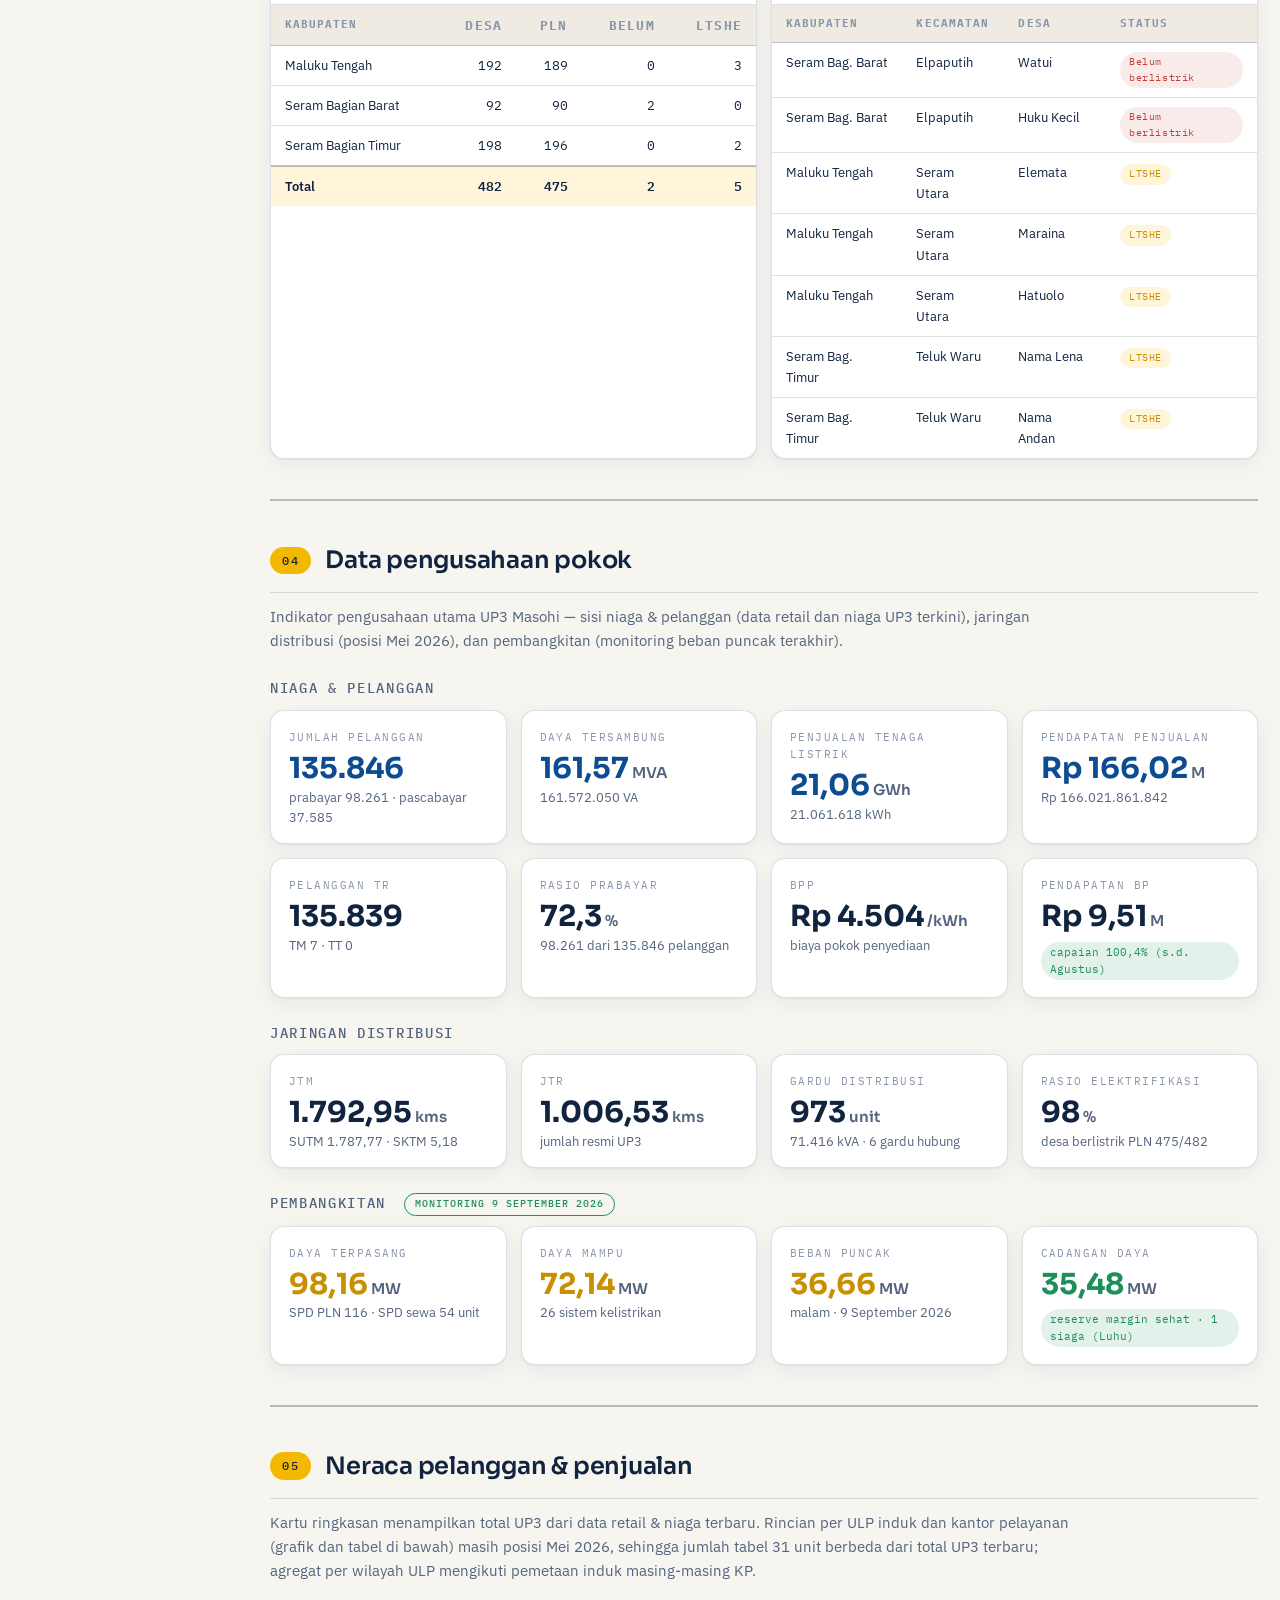
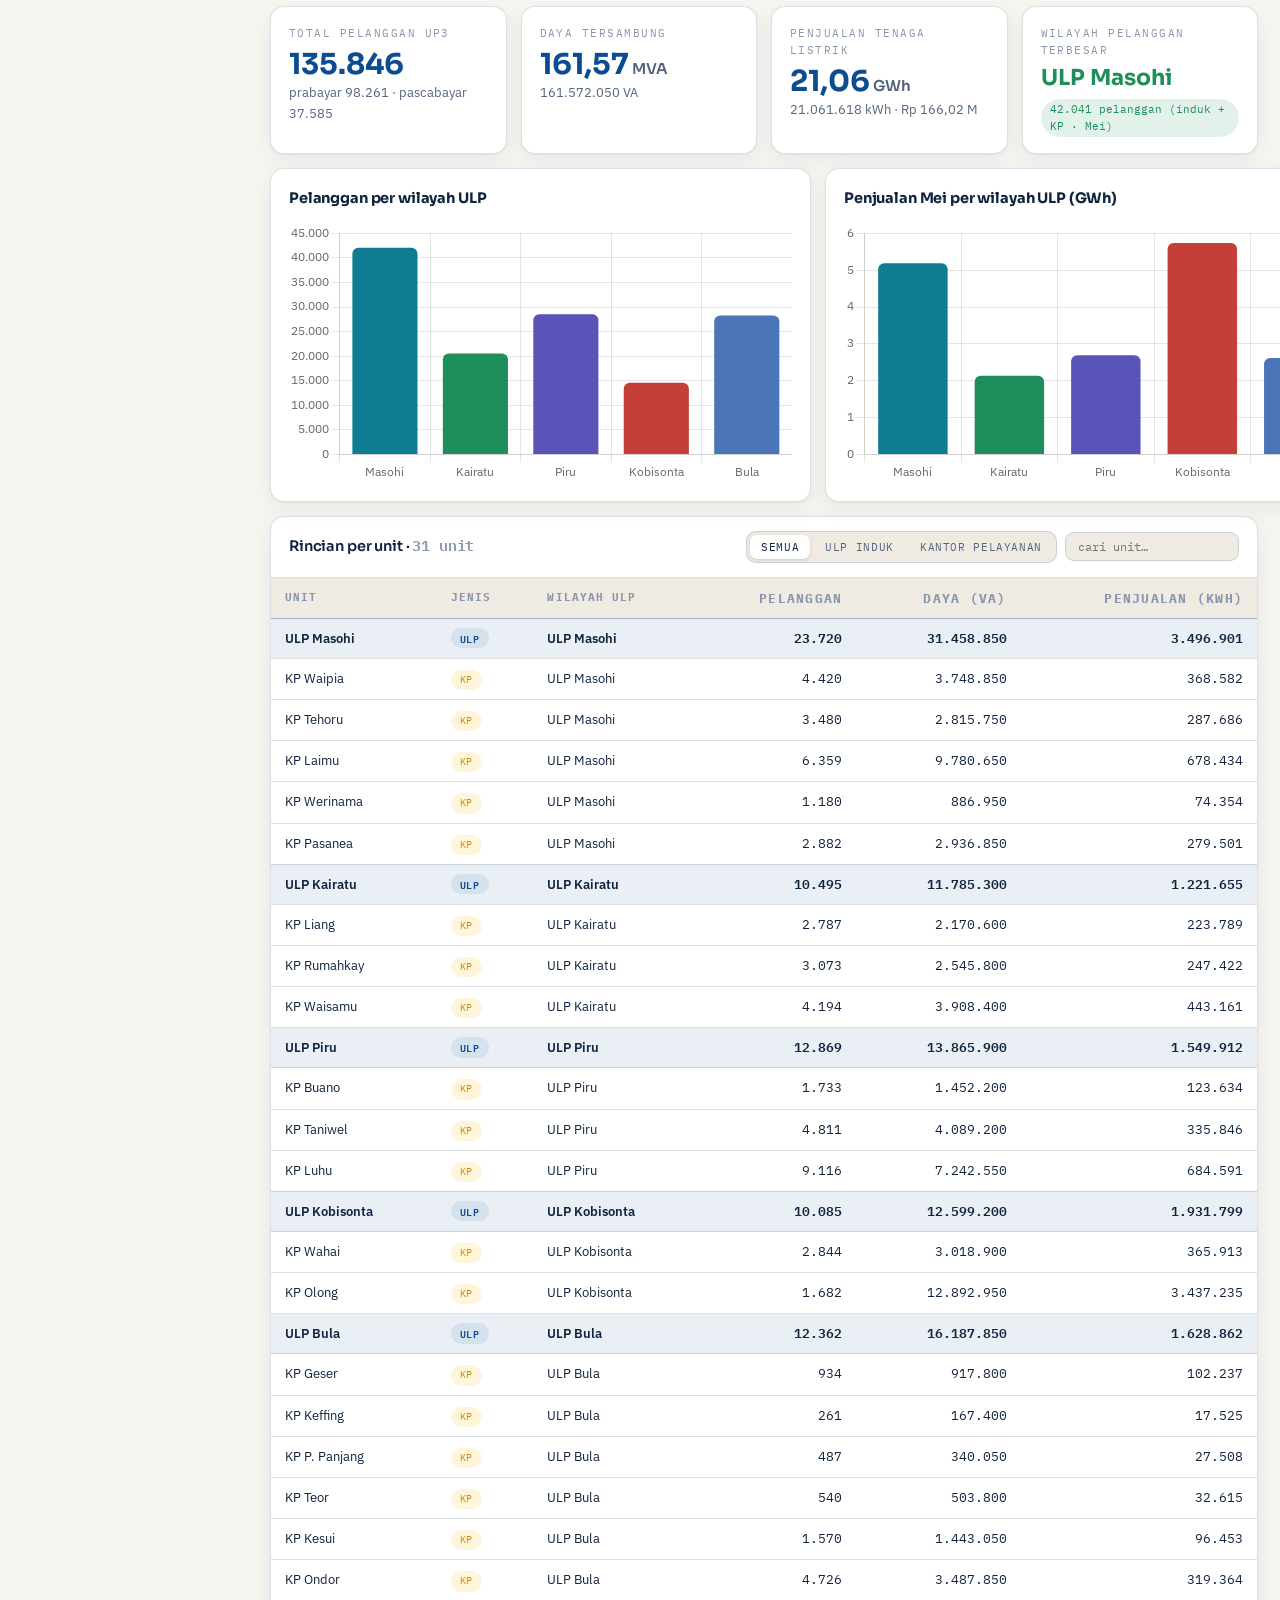
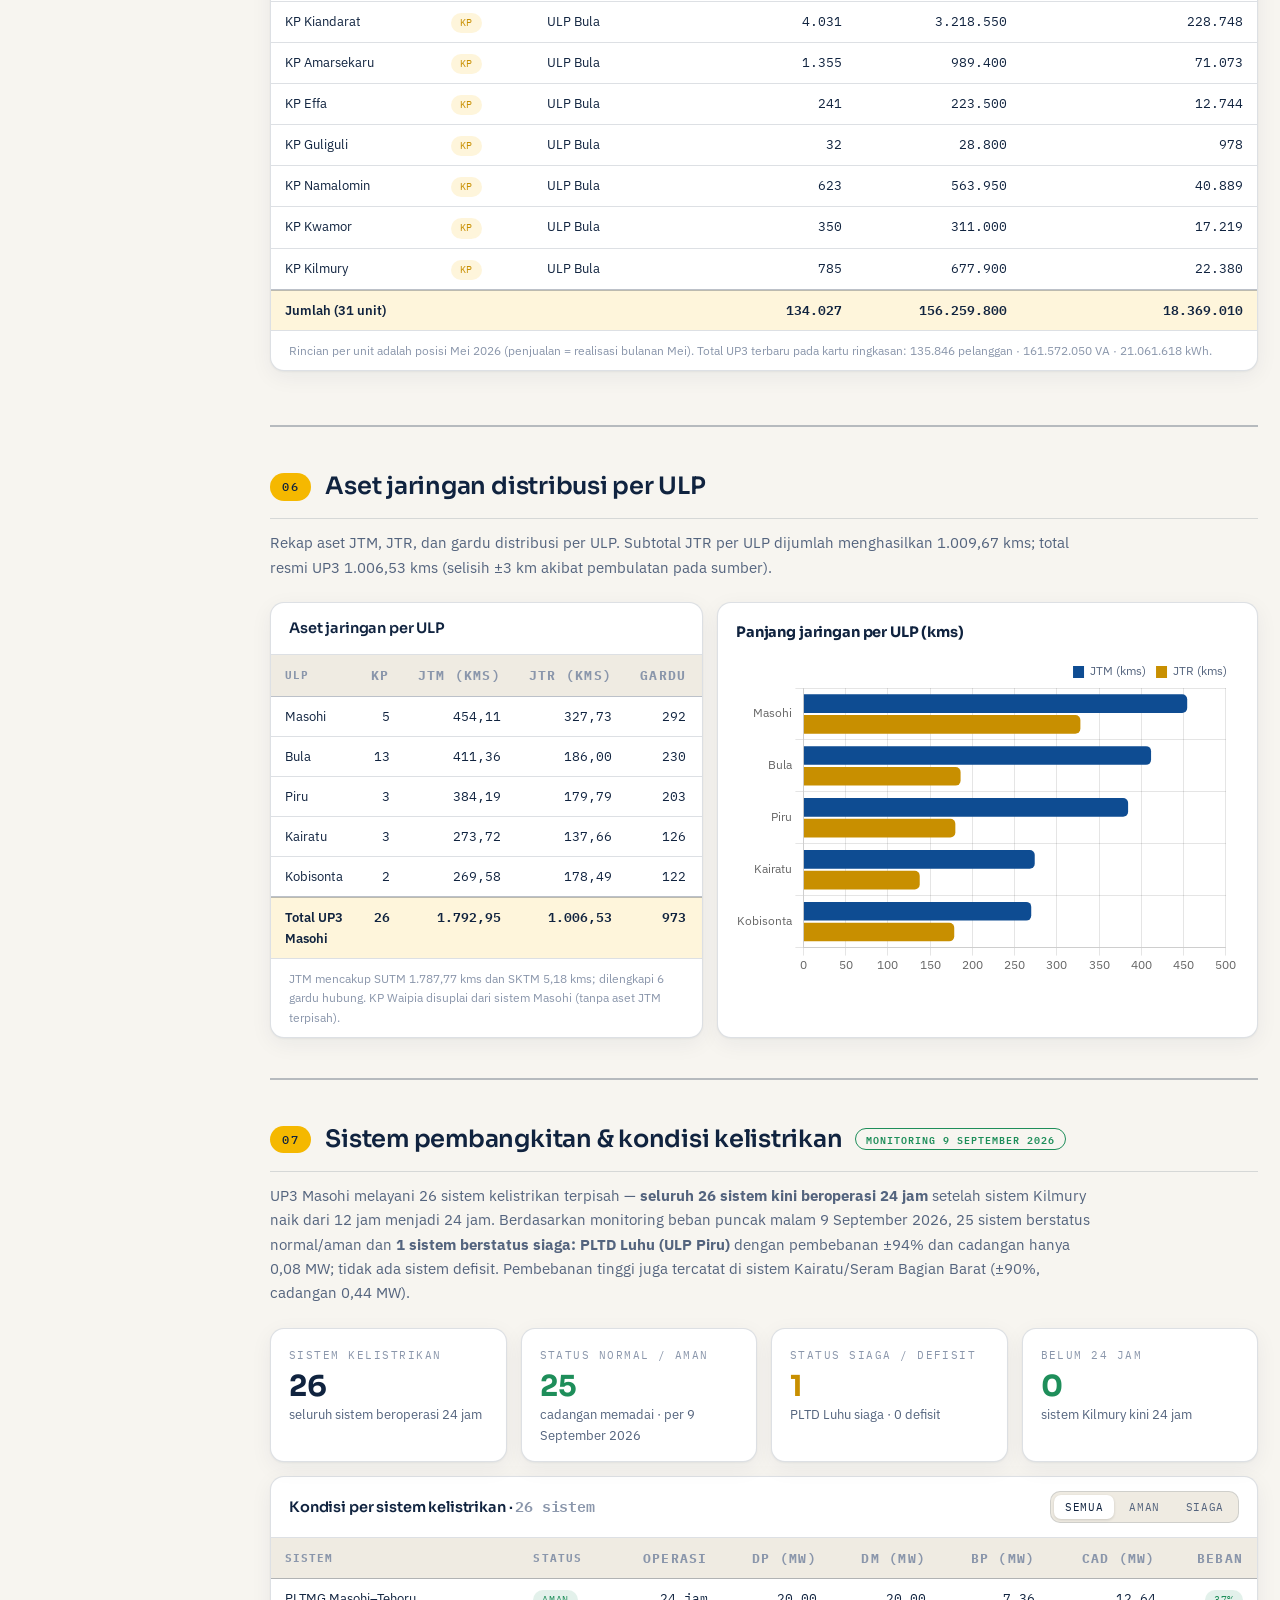
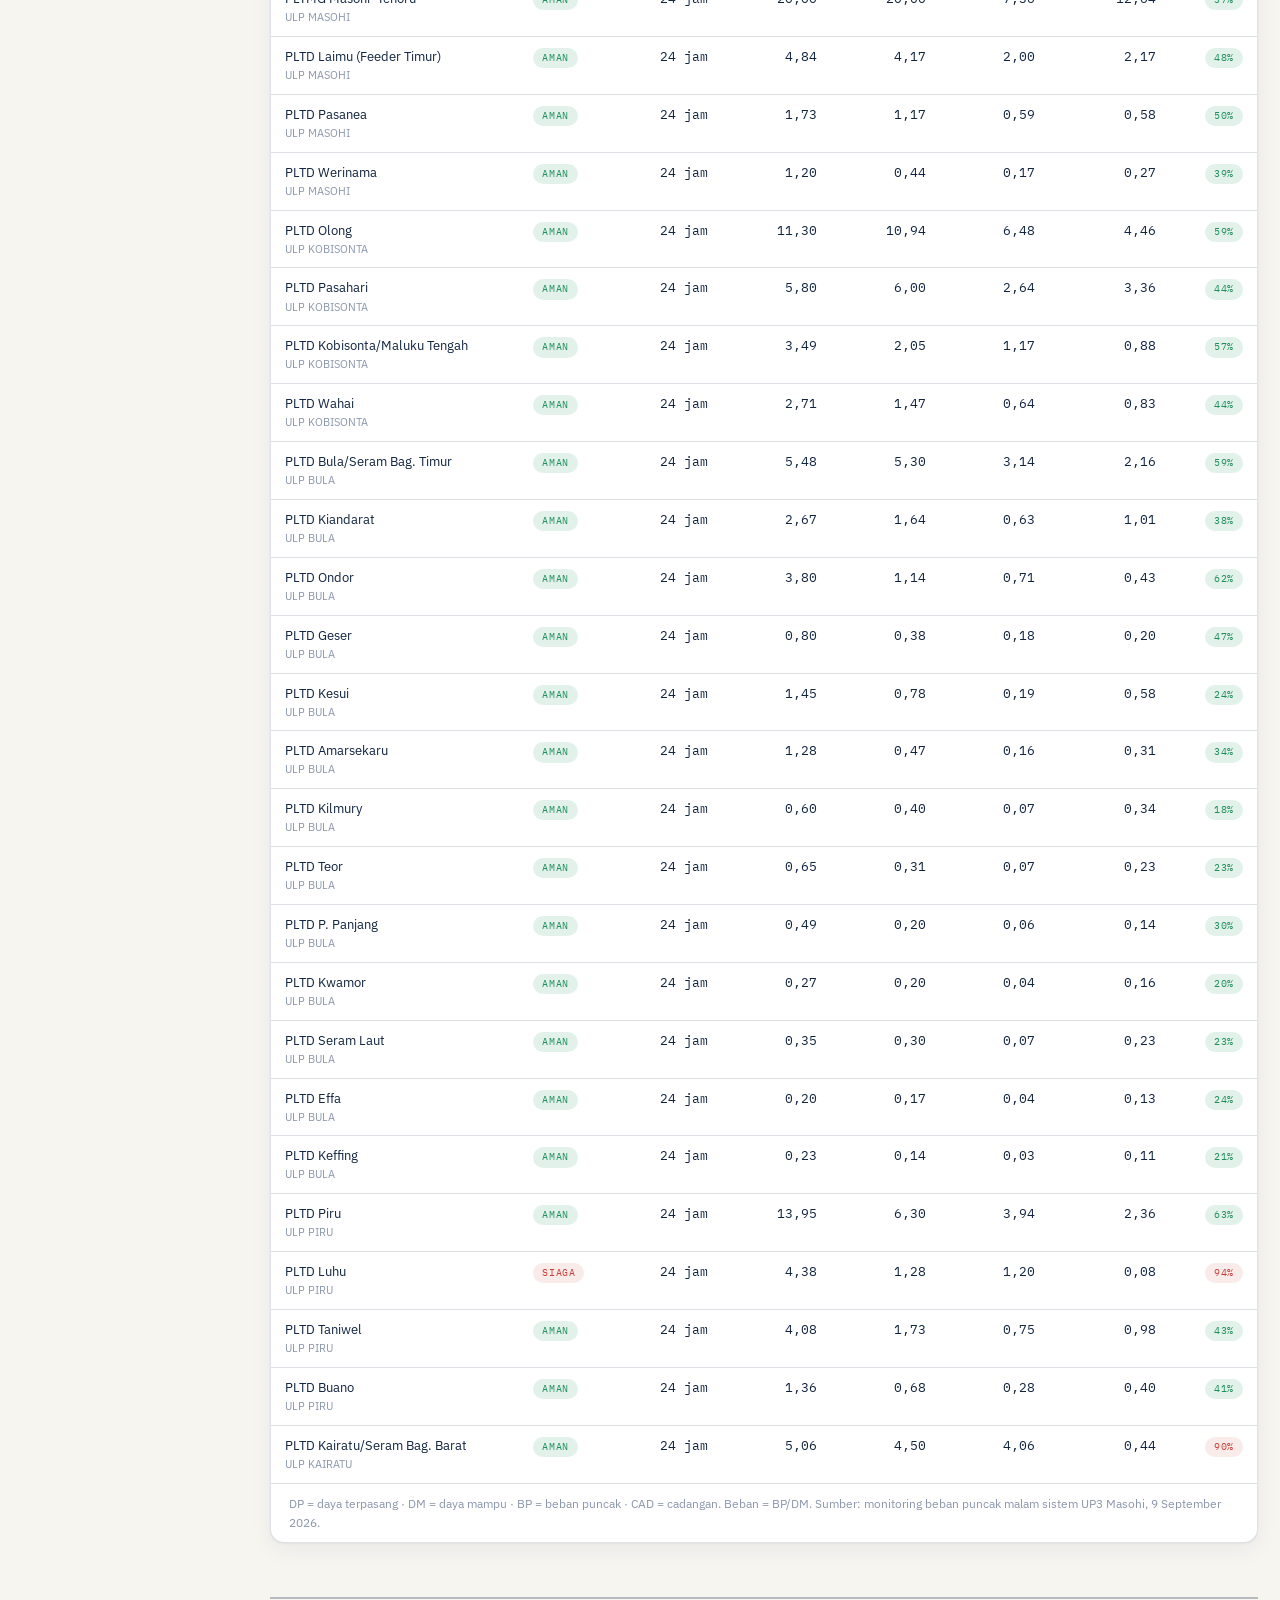
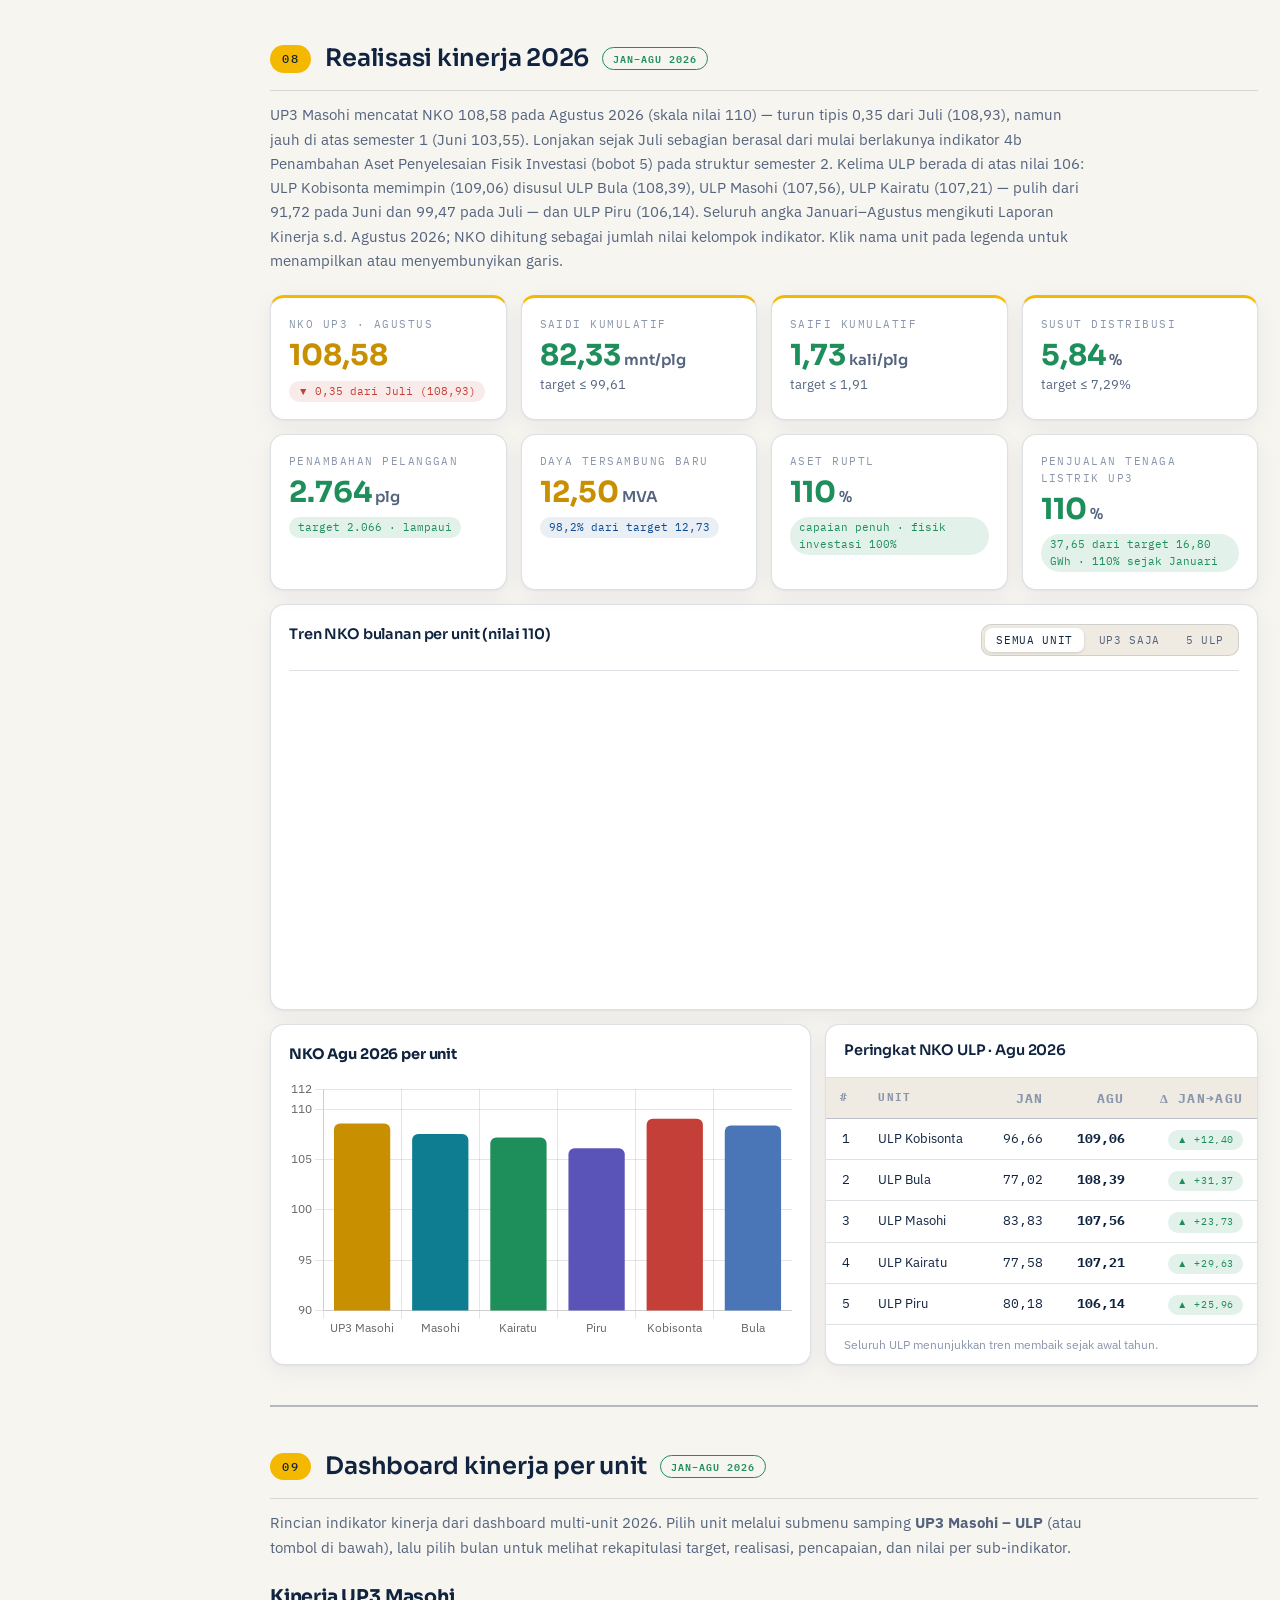
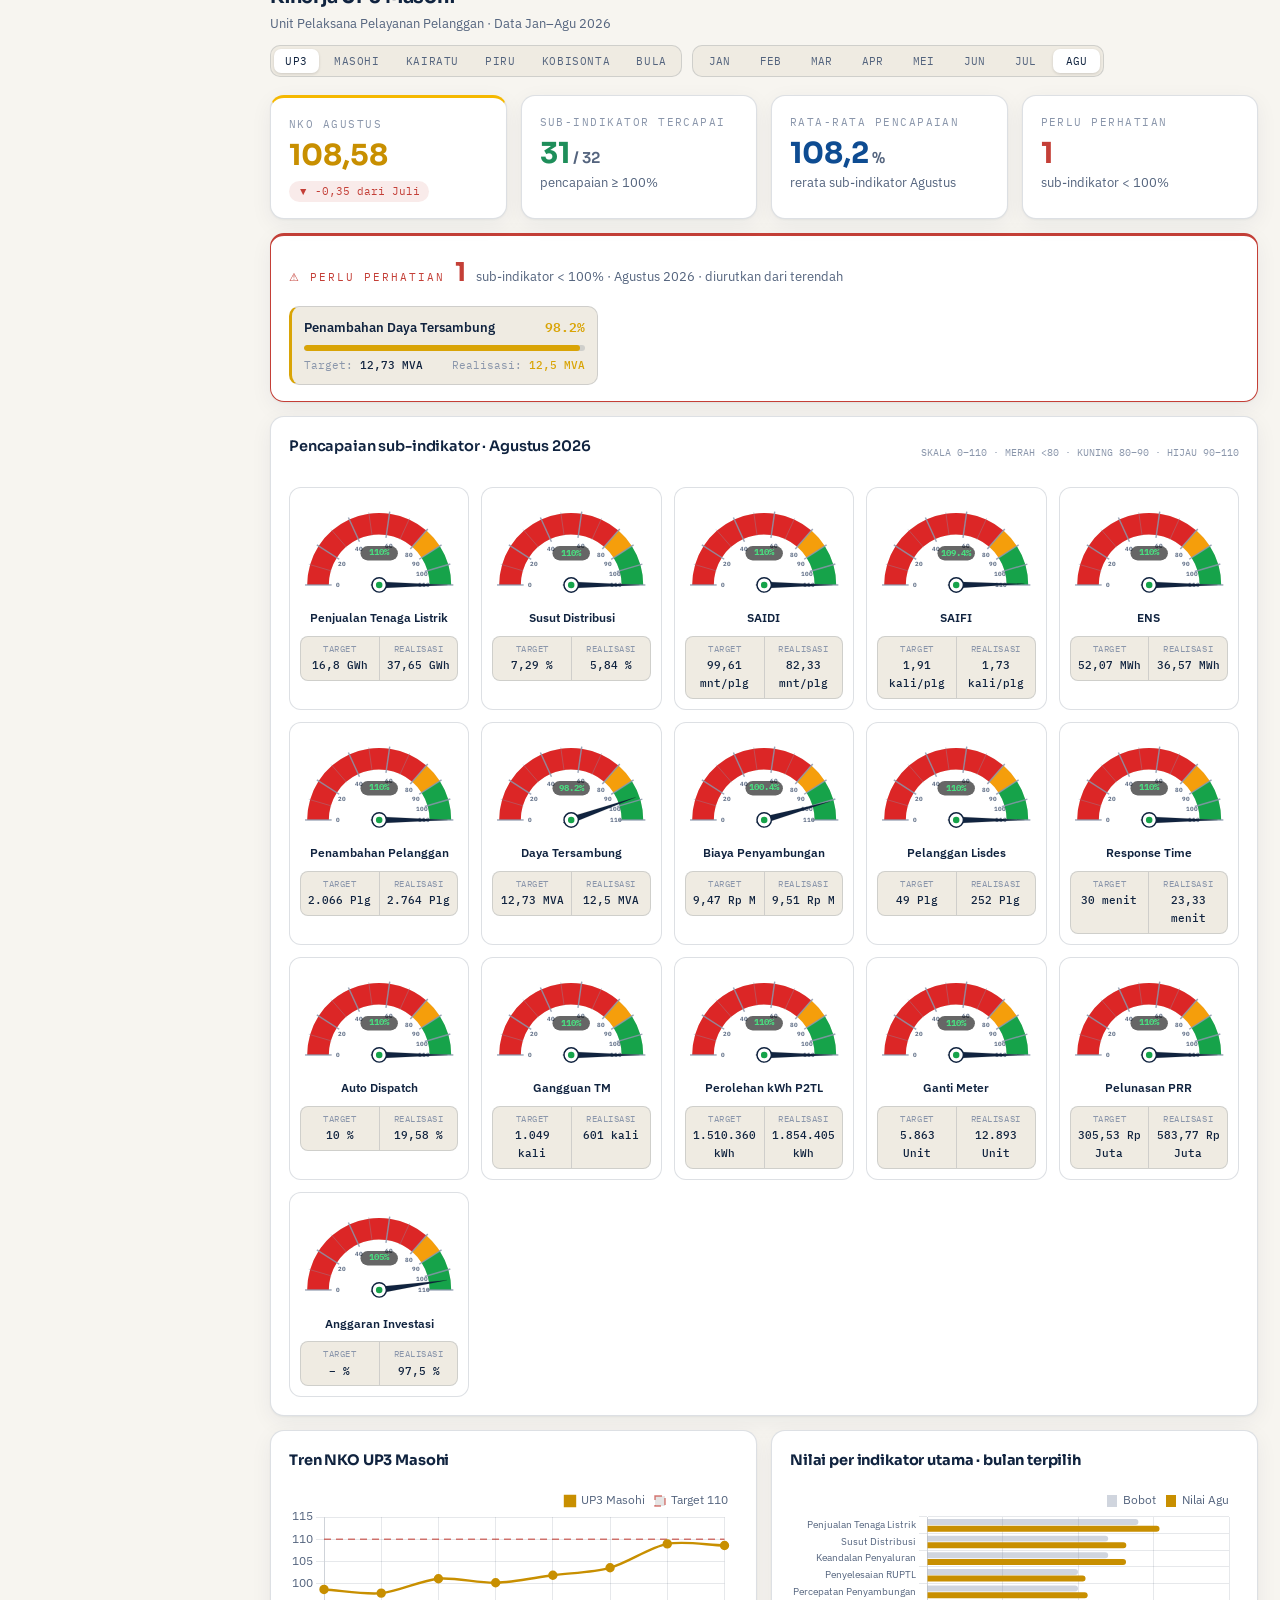
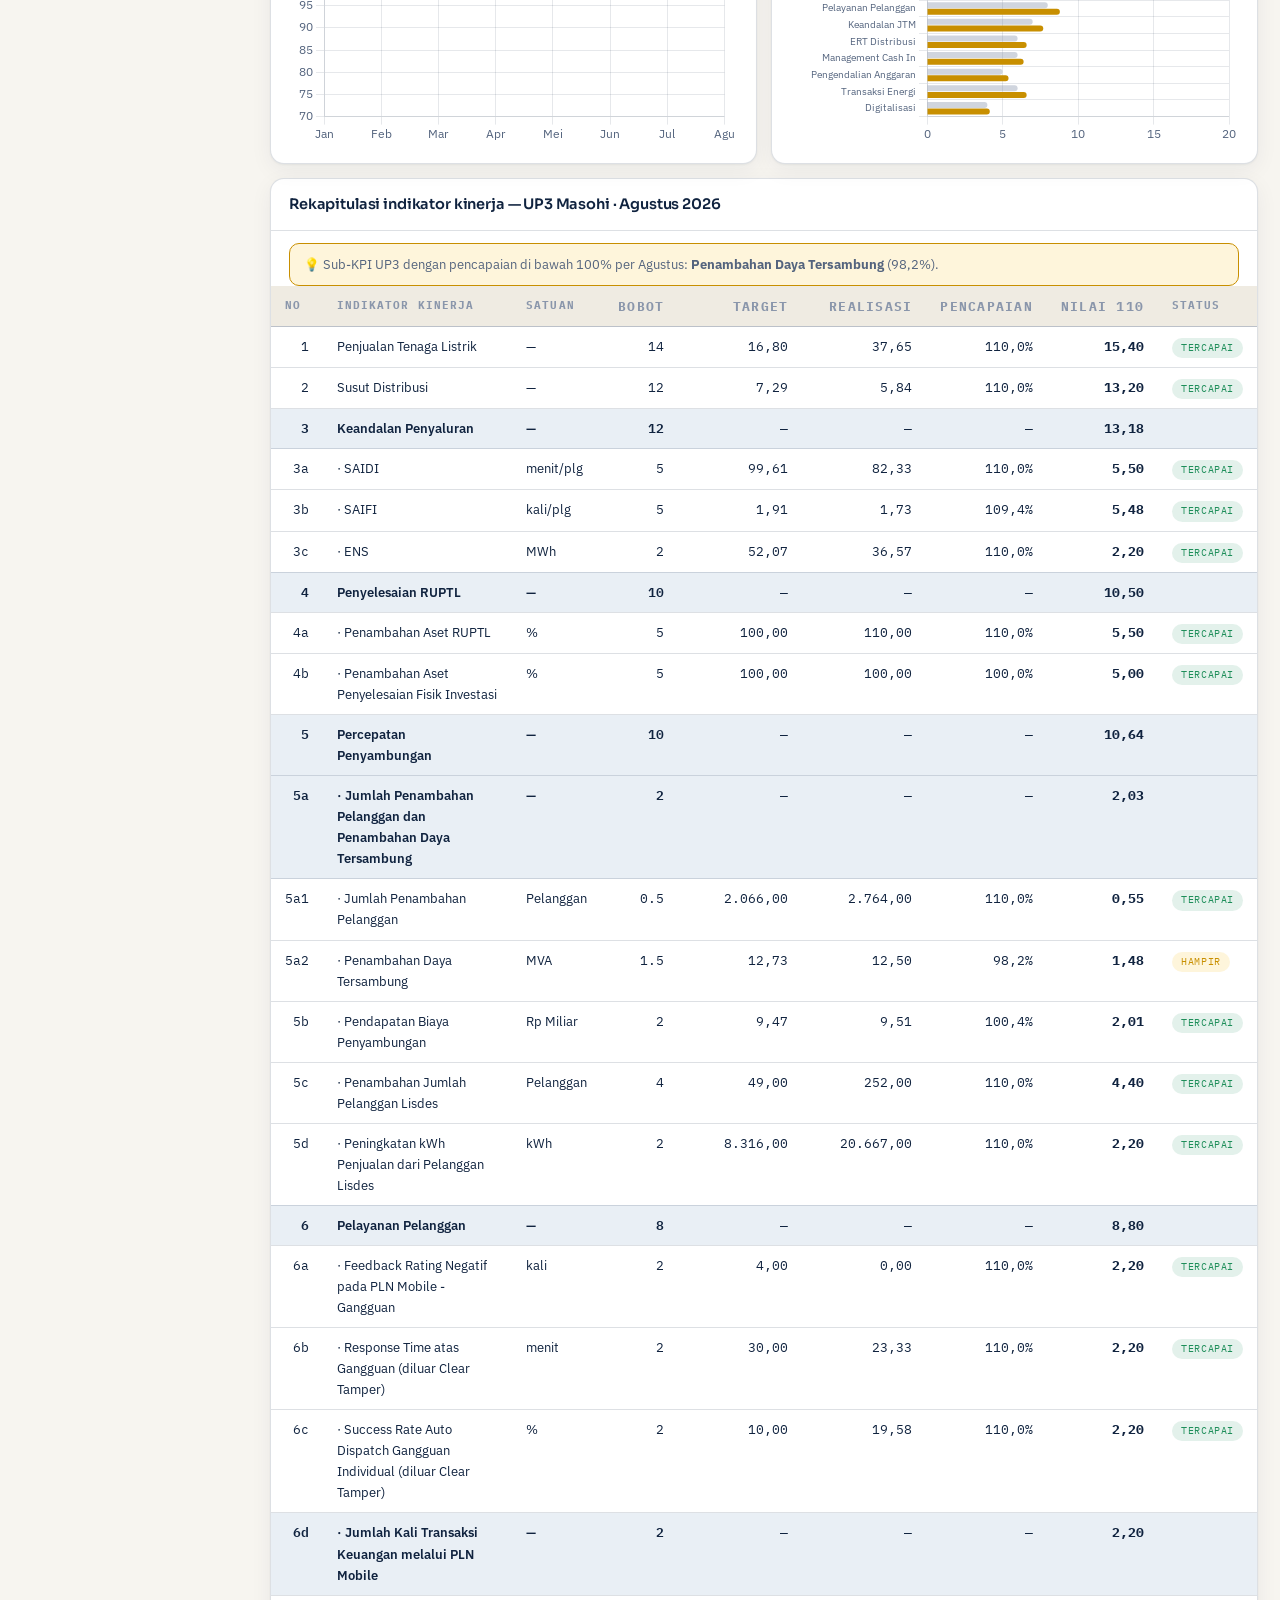
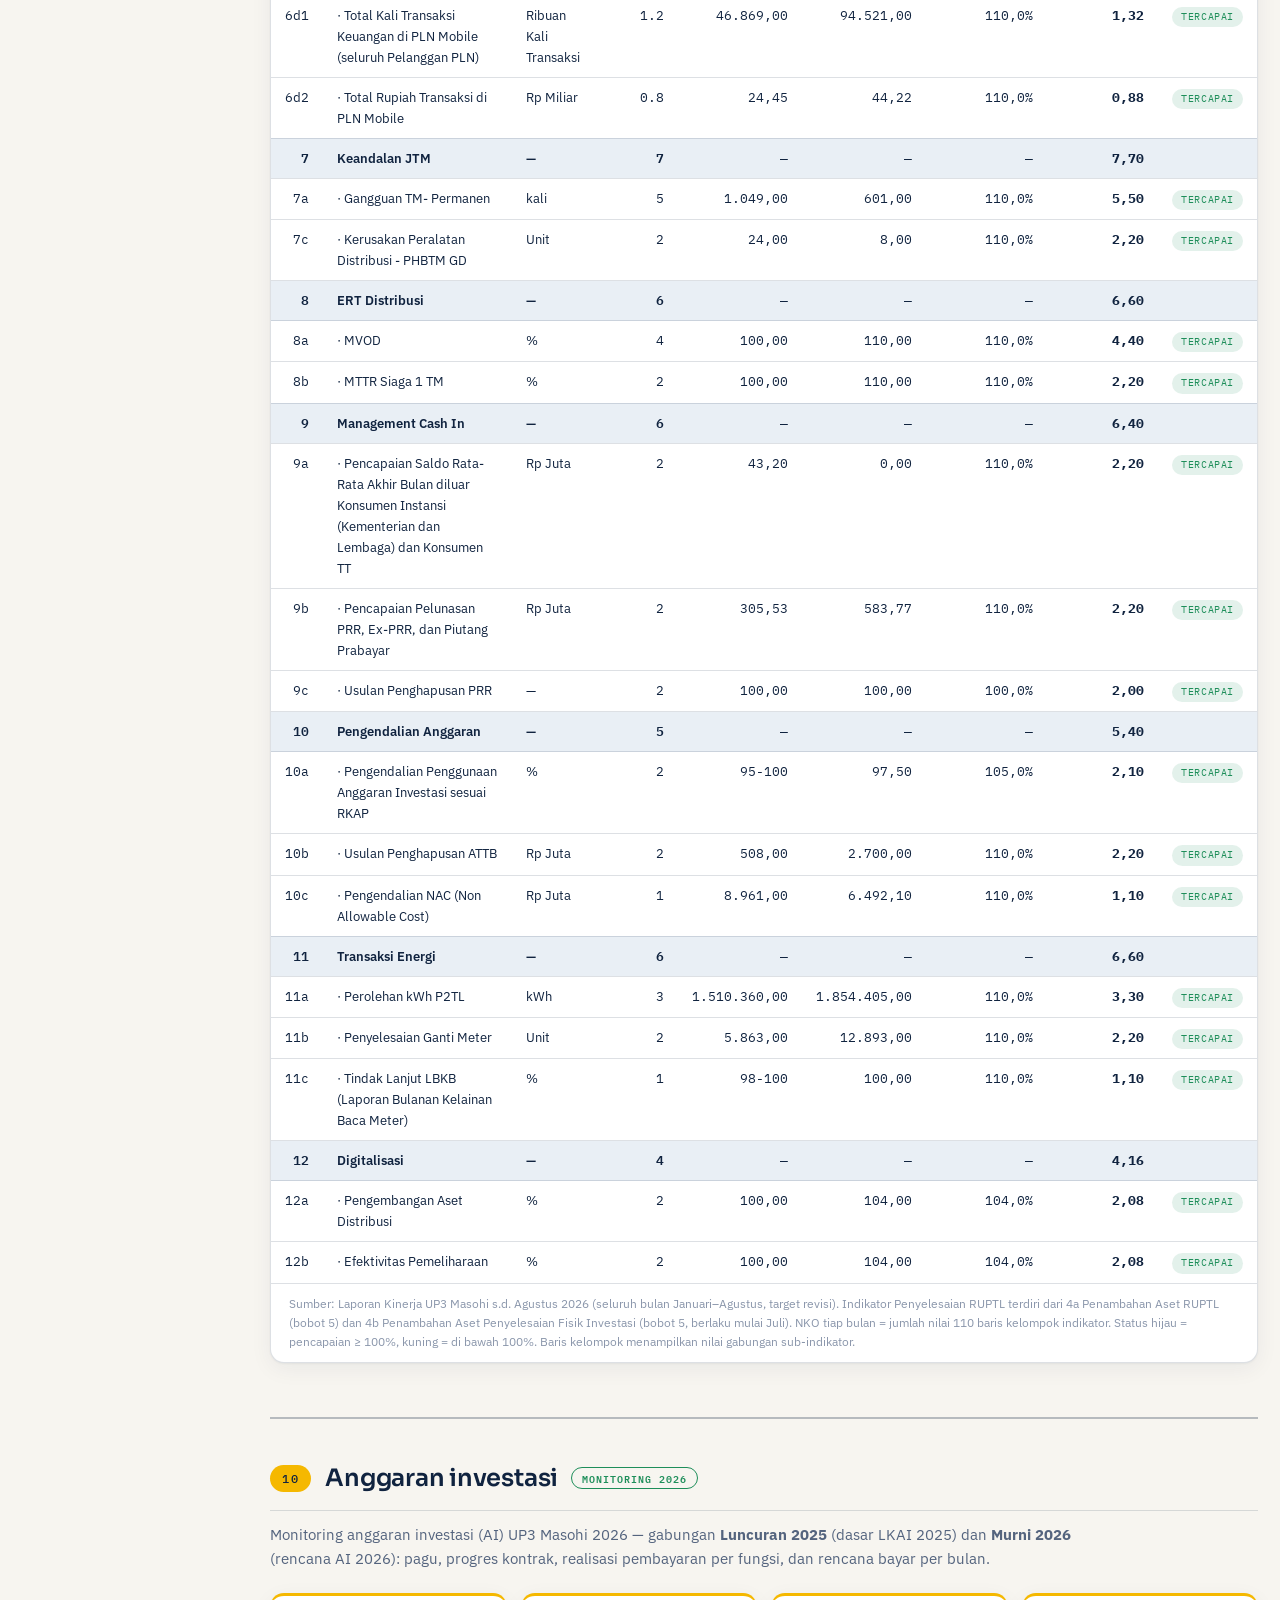
==== commit a2a4f206: "Bab 08: kartu penjualan ULP Bula diganti Penjualan Tenaga Listrik UP3 (37,65 / 16,80 GWh, 110%) Co-A" ====
--- a/index.html
+++ b/index.html
@@ -420,7 +420,7 @@
     <div class="card green"><div class="lbl">Penambahan pelanggan</div><div class="val">2.764<small>plg</small></div><span class="delta d-up">target 2.066 · lampaui</span></div>
     <div class="card amber"><div class="lbl">Daya tersambung baru</div><div class="val">12,50<small>MVA</small></div><span class="delta d-info">98,2% dari target 12,73</span></div>
     <div class="card green"><div class="lbl">Aset RUPTL</div><div class="val">110<small>%</small></div><span class="delta d-up">capaian penuh · fisik investasi 100%</span></div>
-    <div class="card green"><div class="lbl">Penjualan ULP Bula</div><div class="val">110<small>%</small></div><span class="delta d-up">1,45 dari target 1,08 GWh · 110% enam bulan beruntun</span></div>
+    <div class="card green"><div class="lbl">Penjualan tenaga listrik UP3</div><div class="val">110<small>%</small></div><span class="delta d-up">37,65 dari target 16,80 GWh · 110% sejak Januari</span></div>
   </div>
 
   <div class="chart-card">
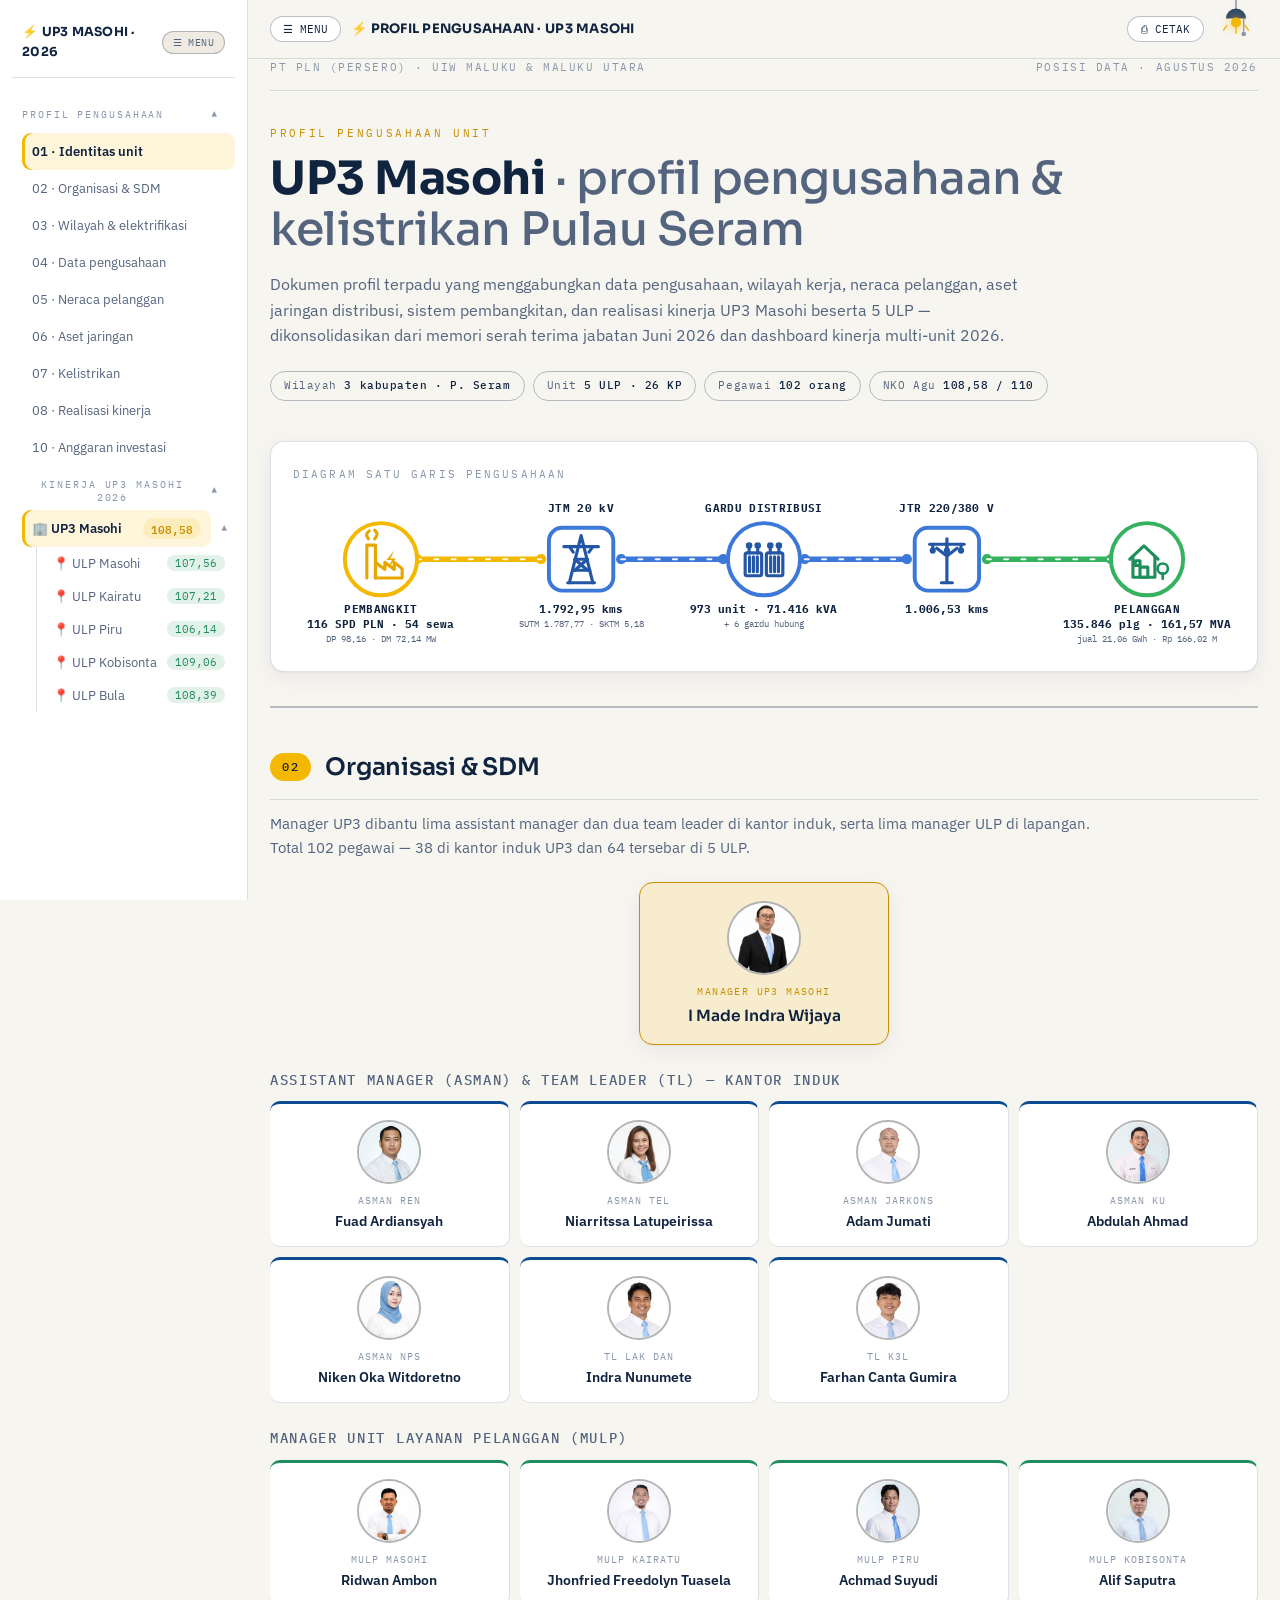
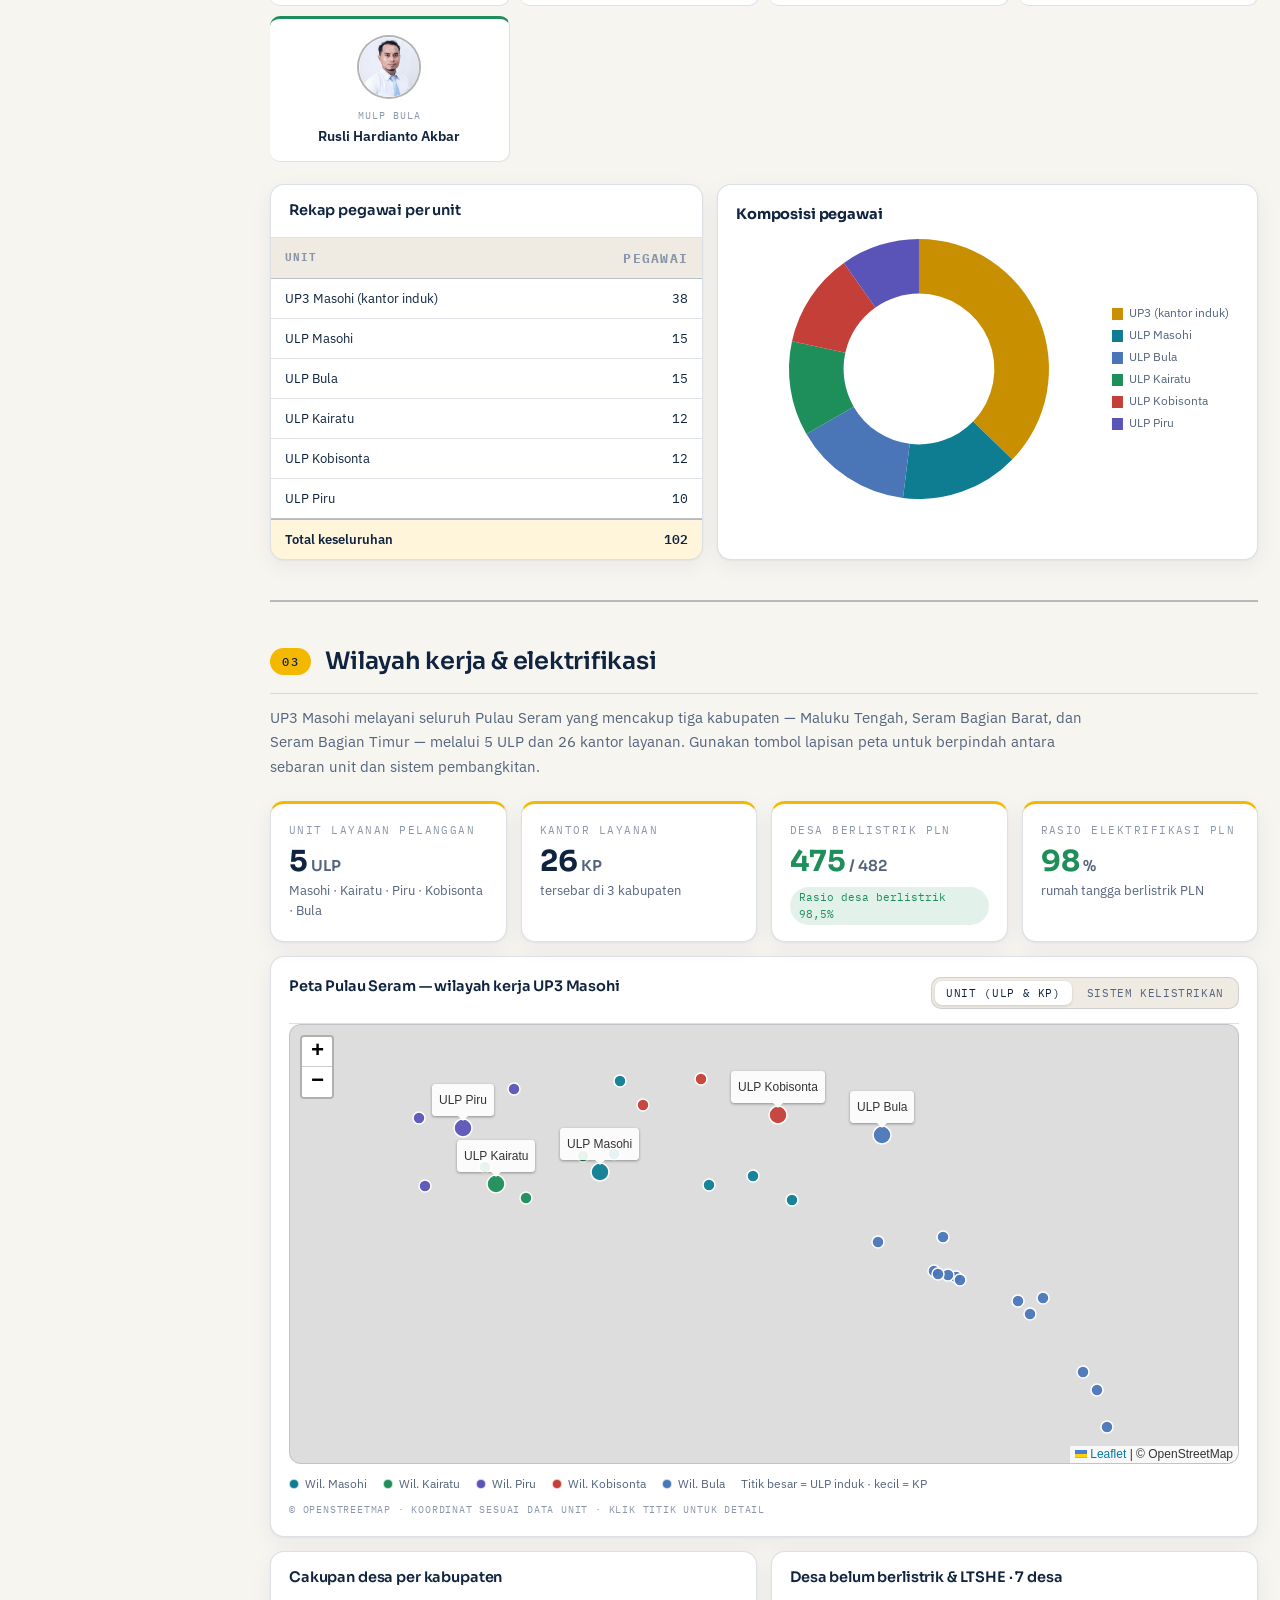
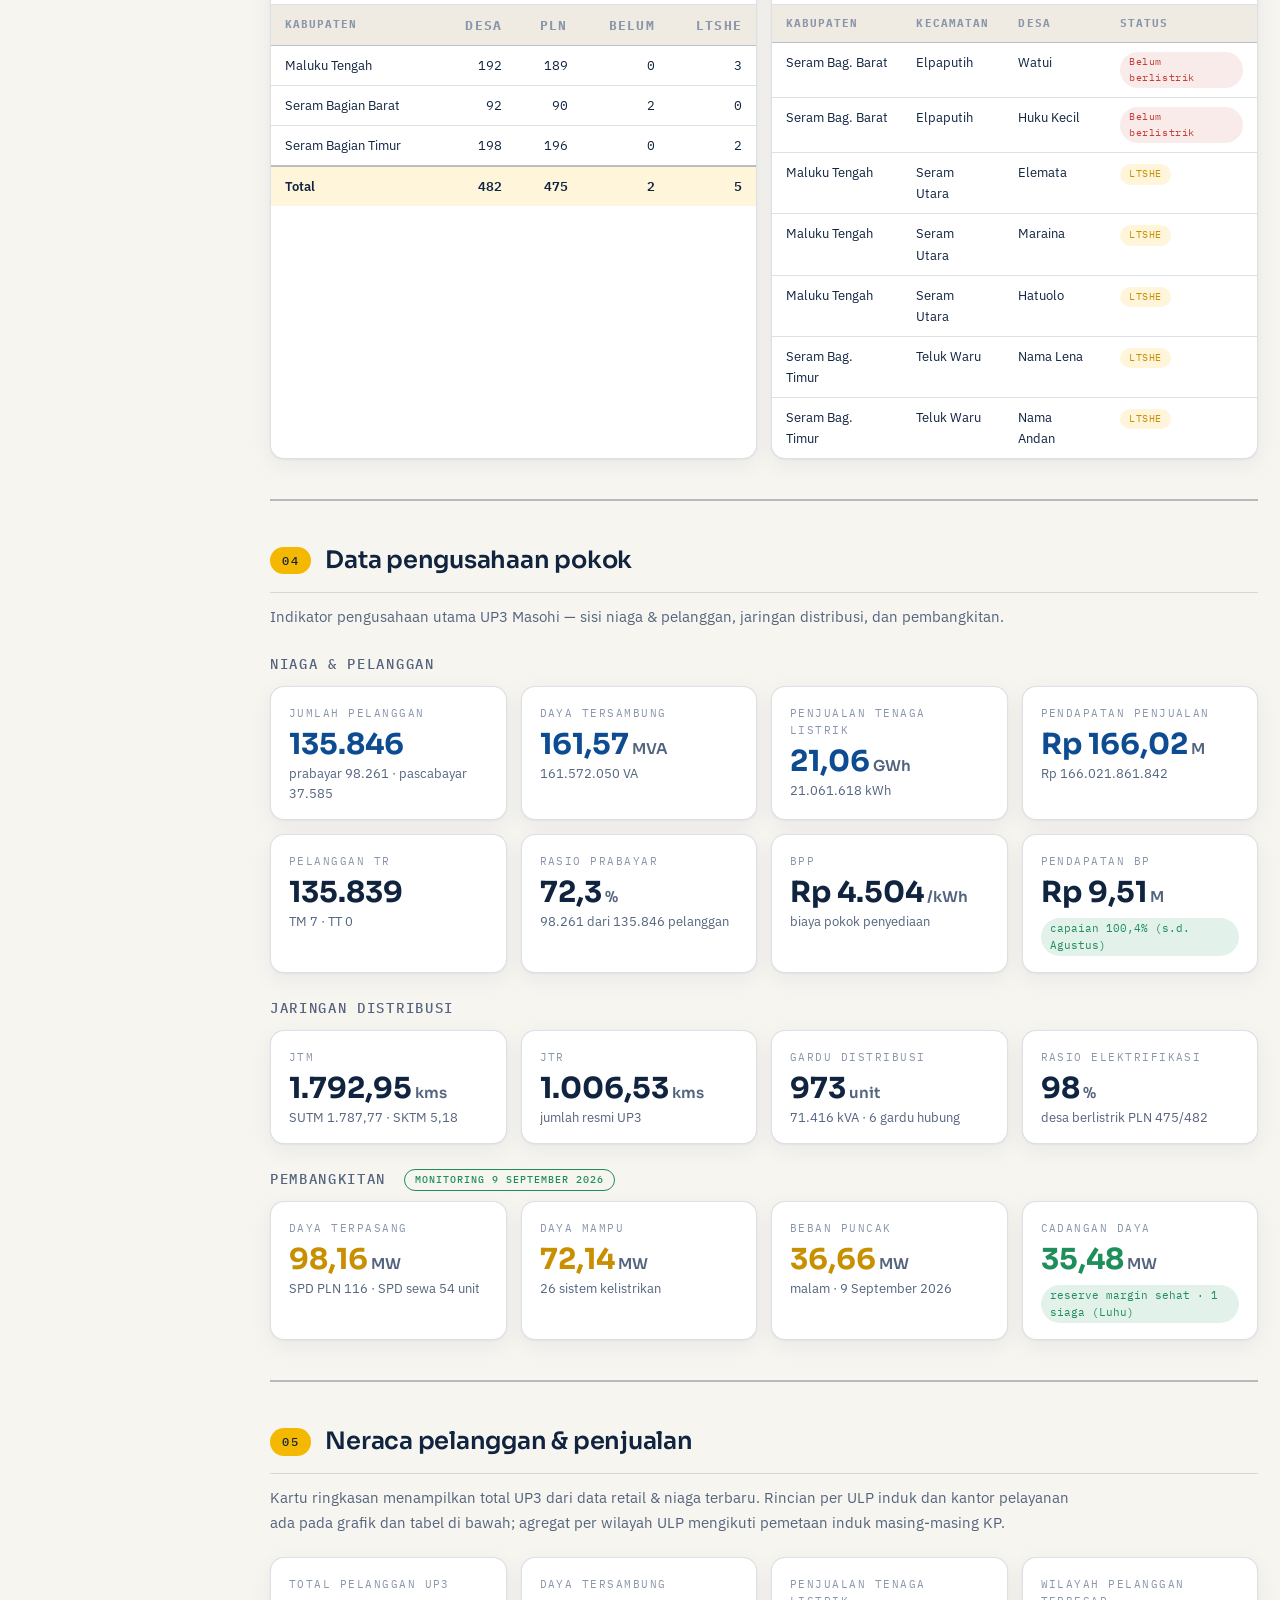
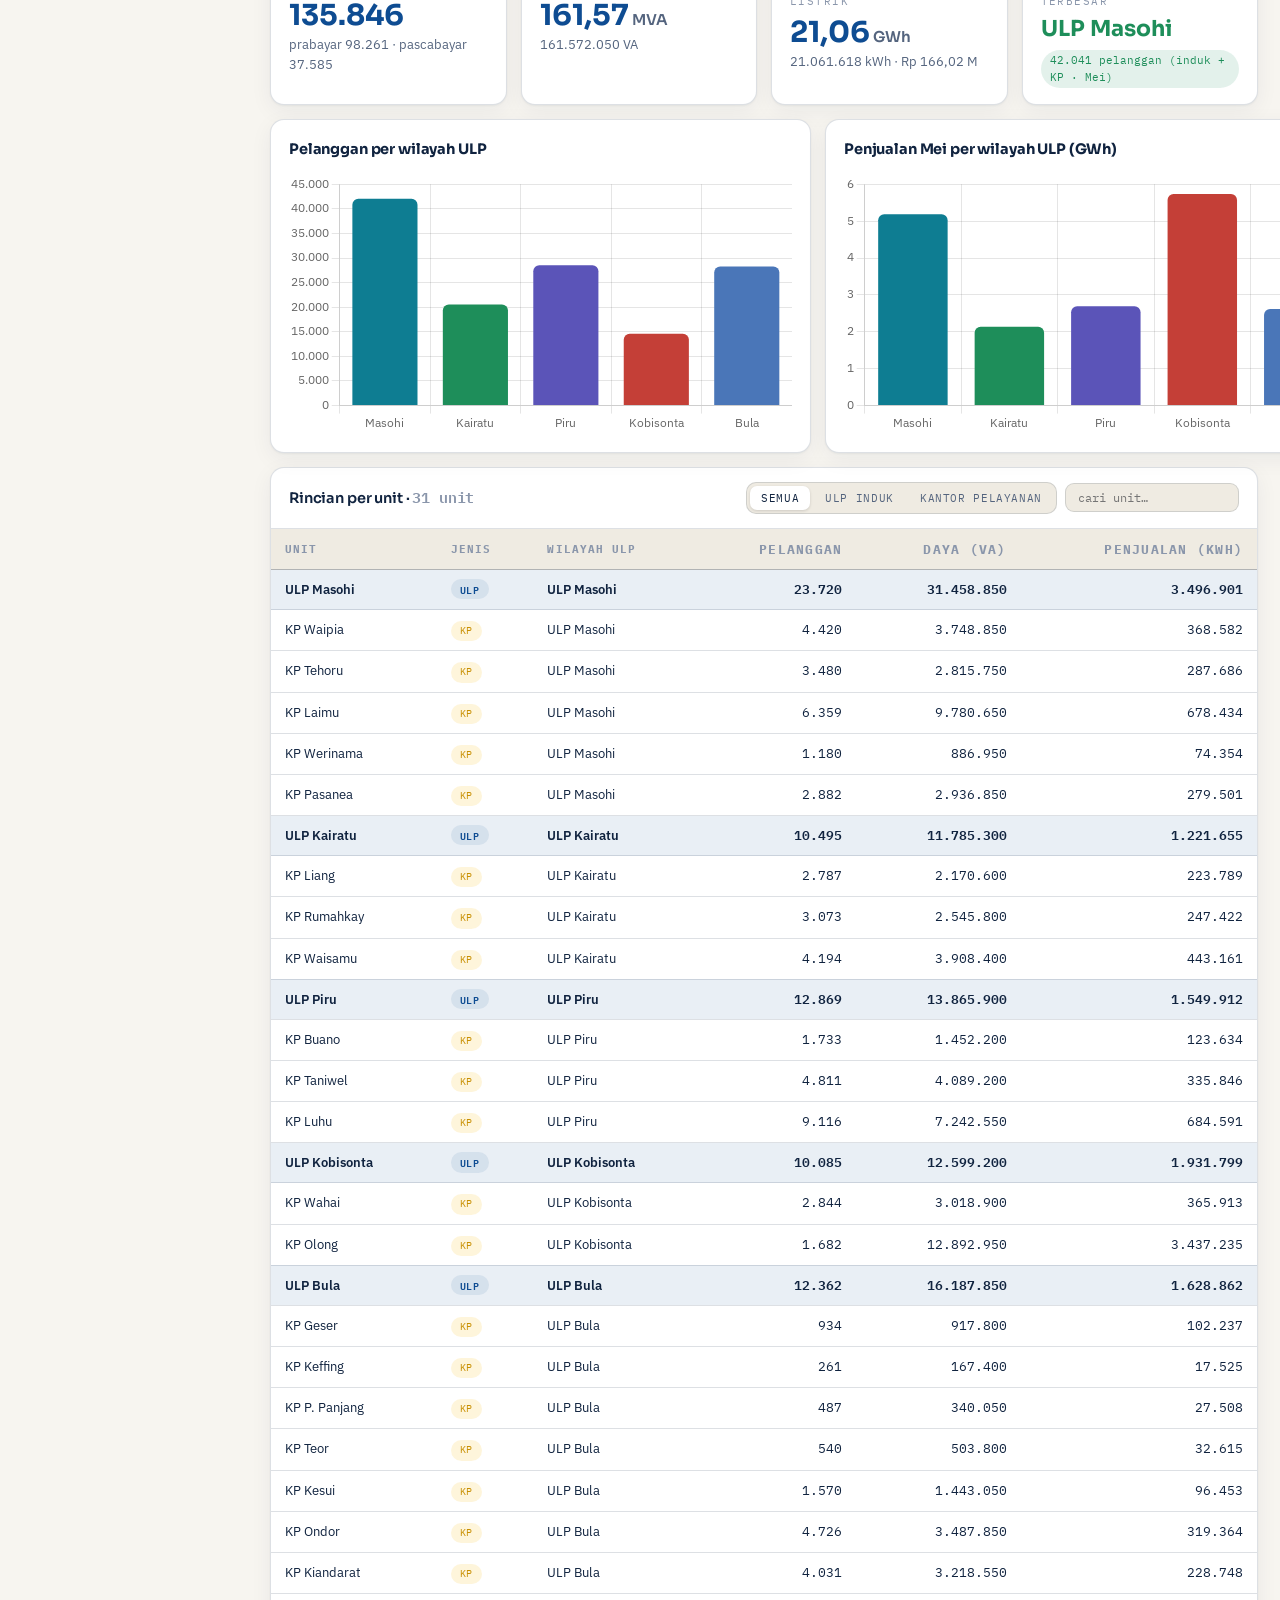
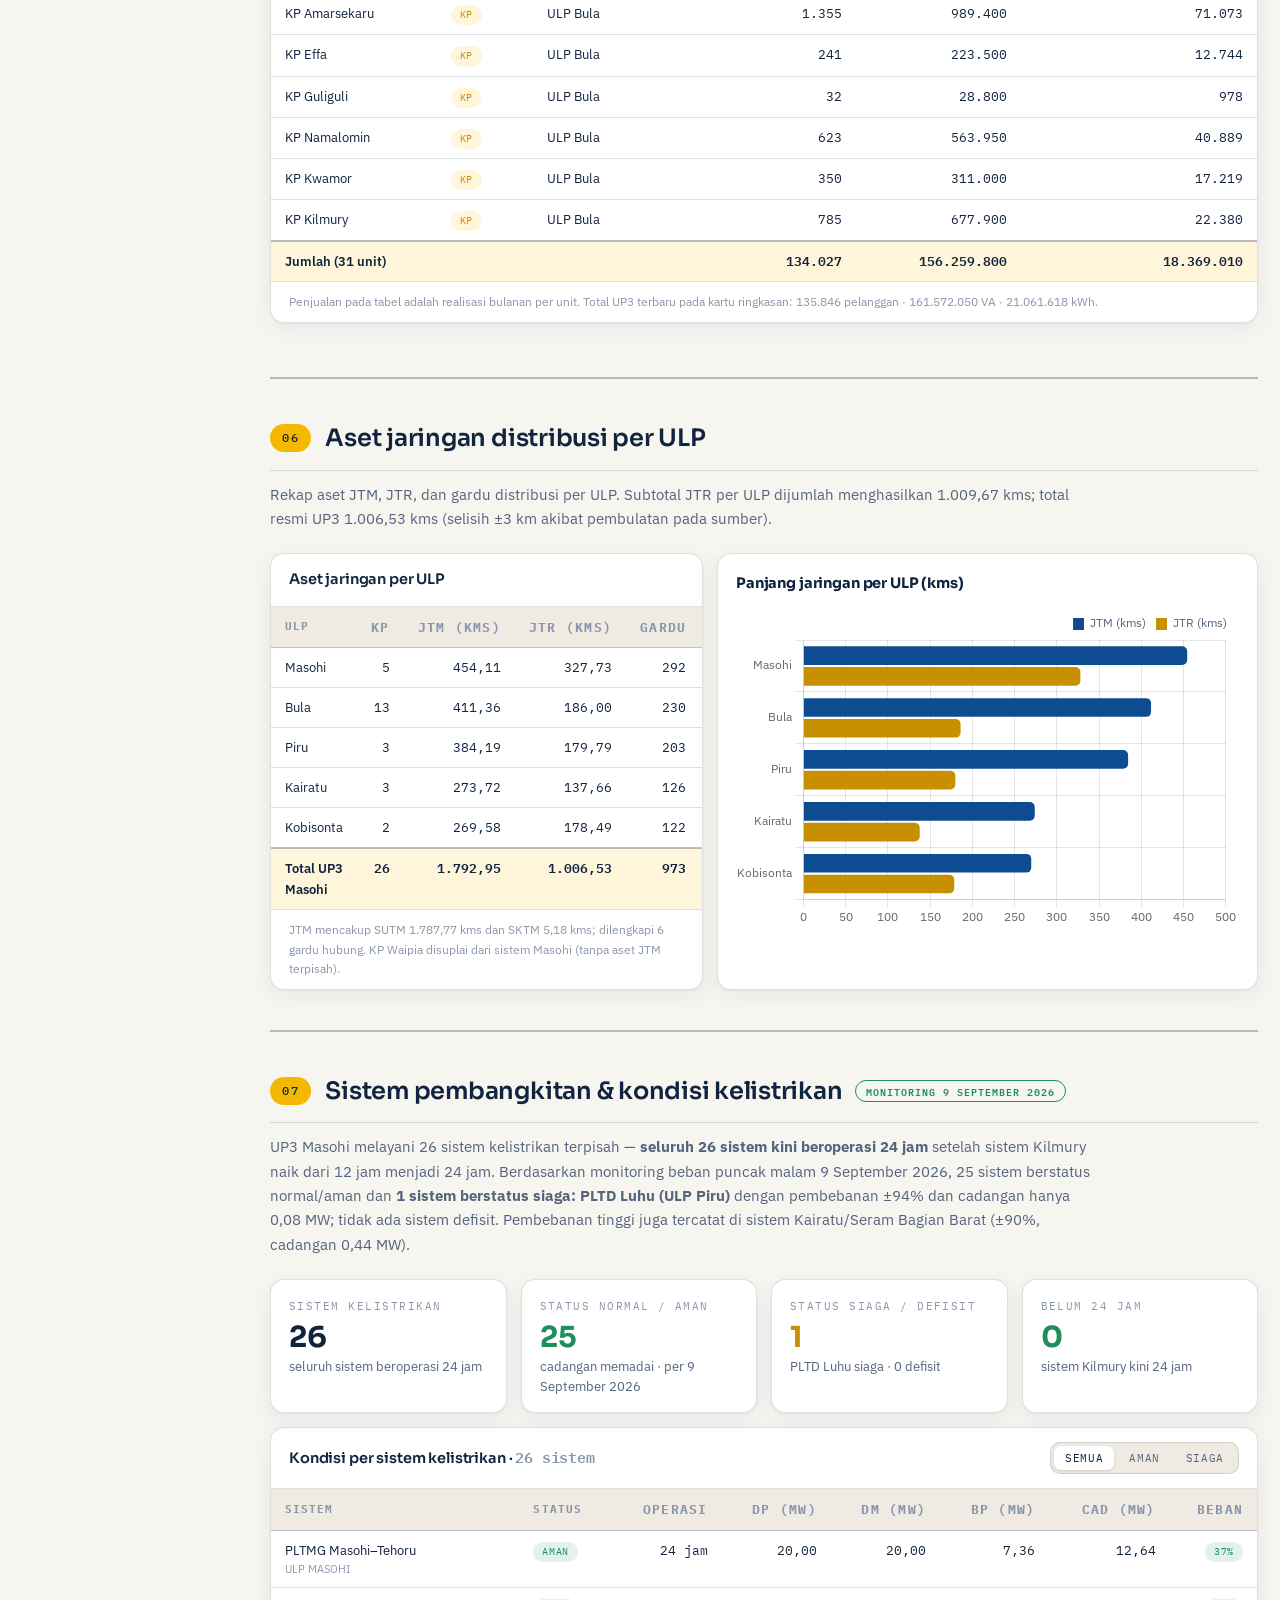
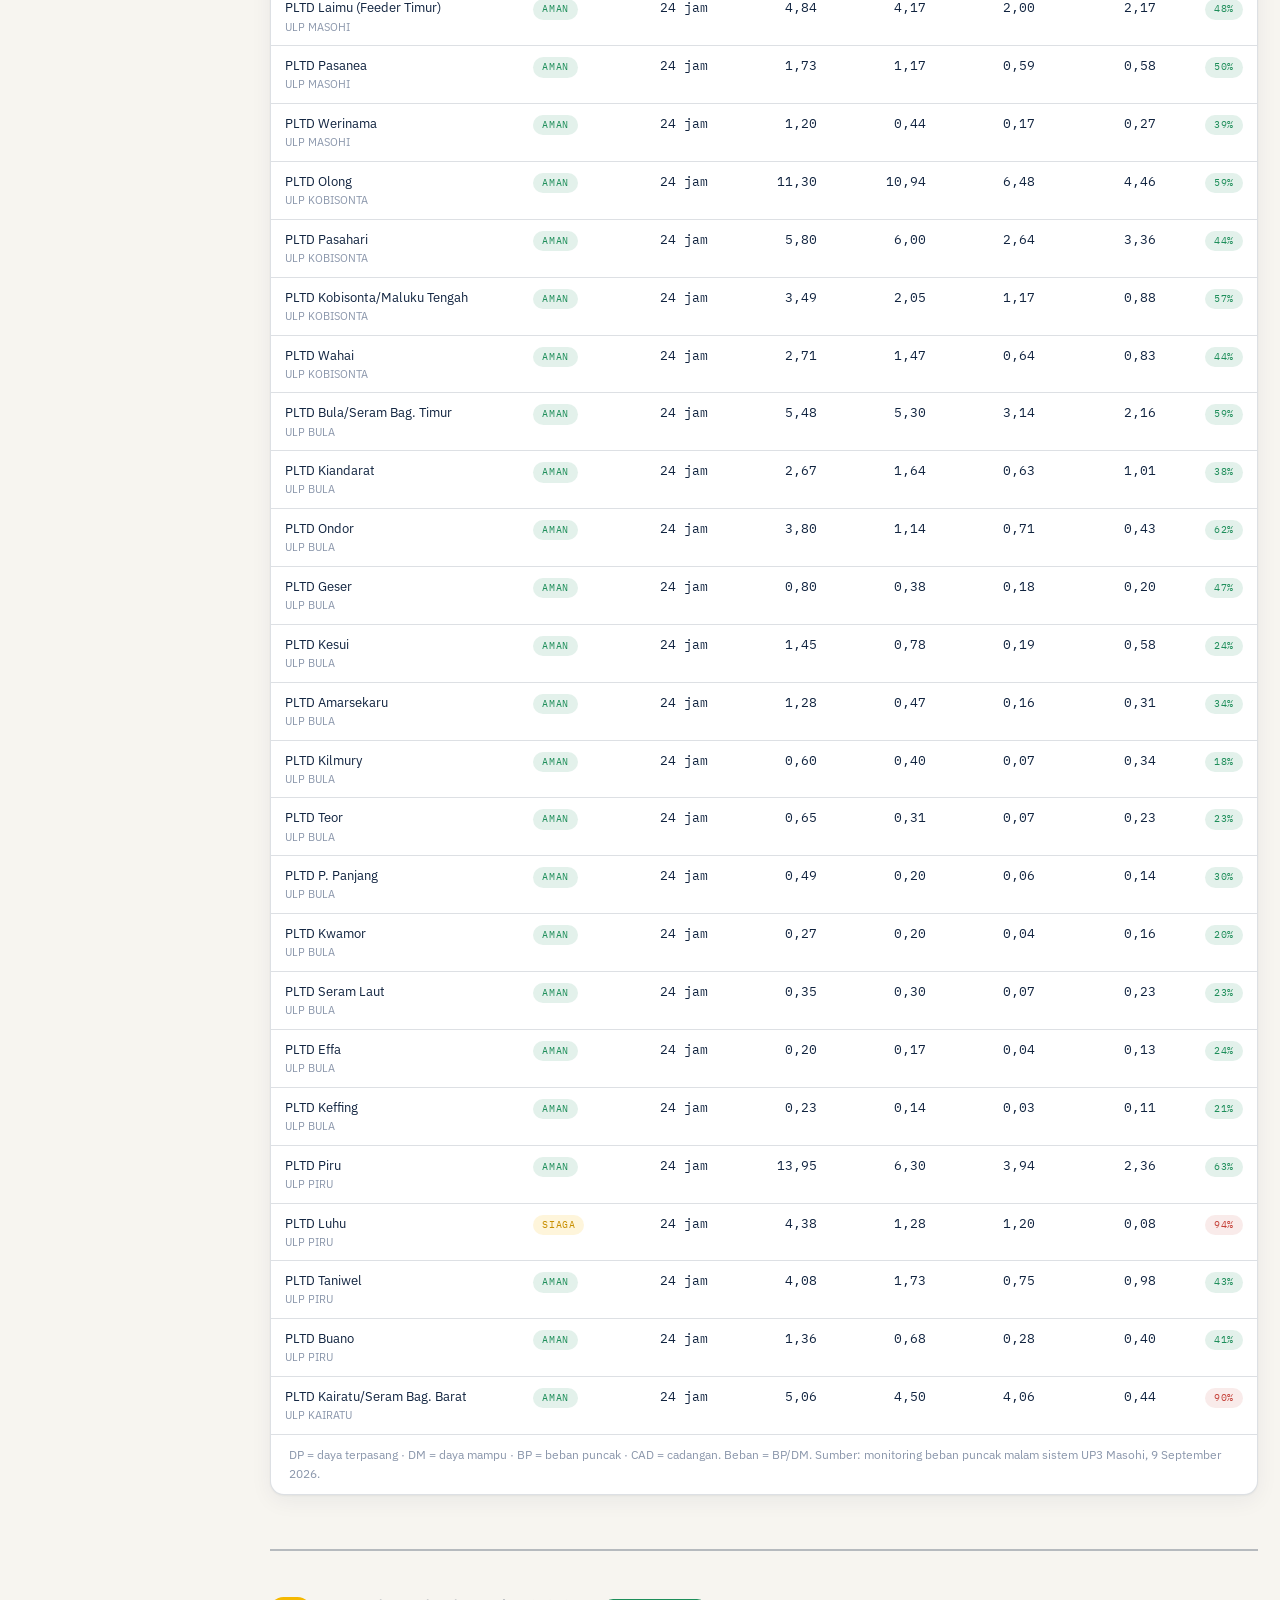
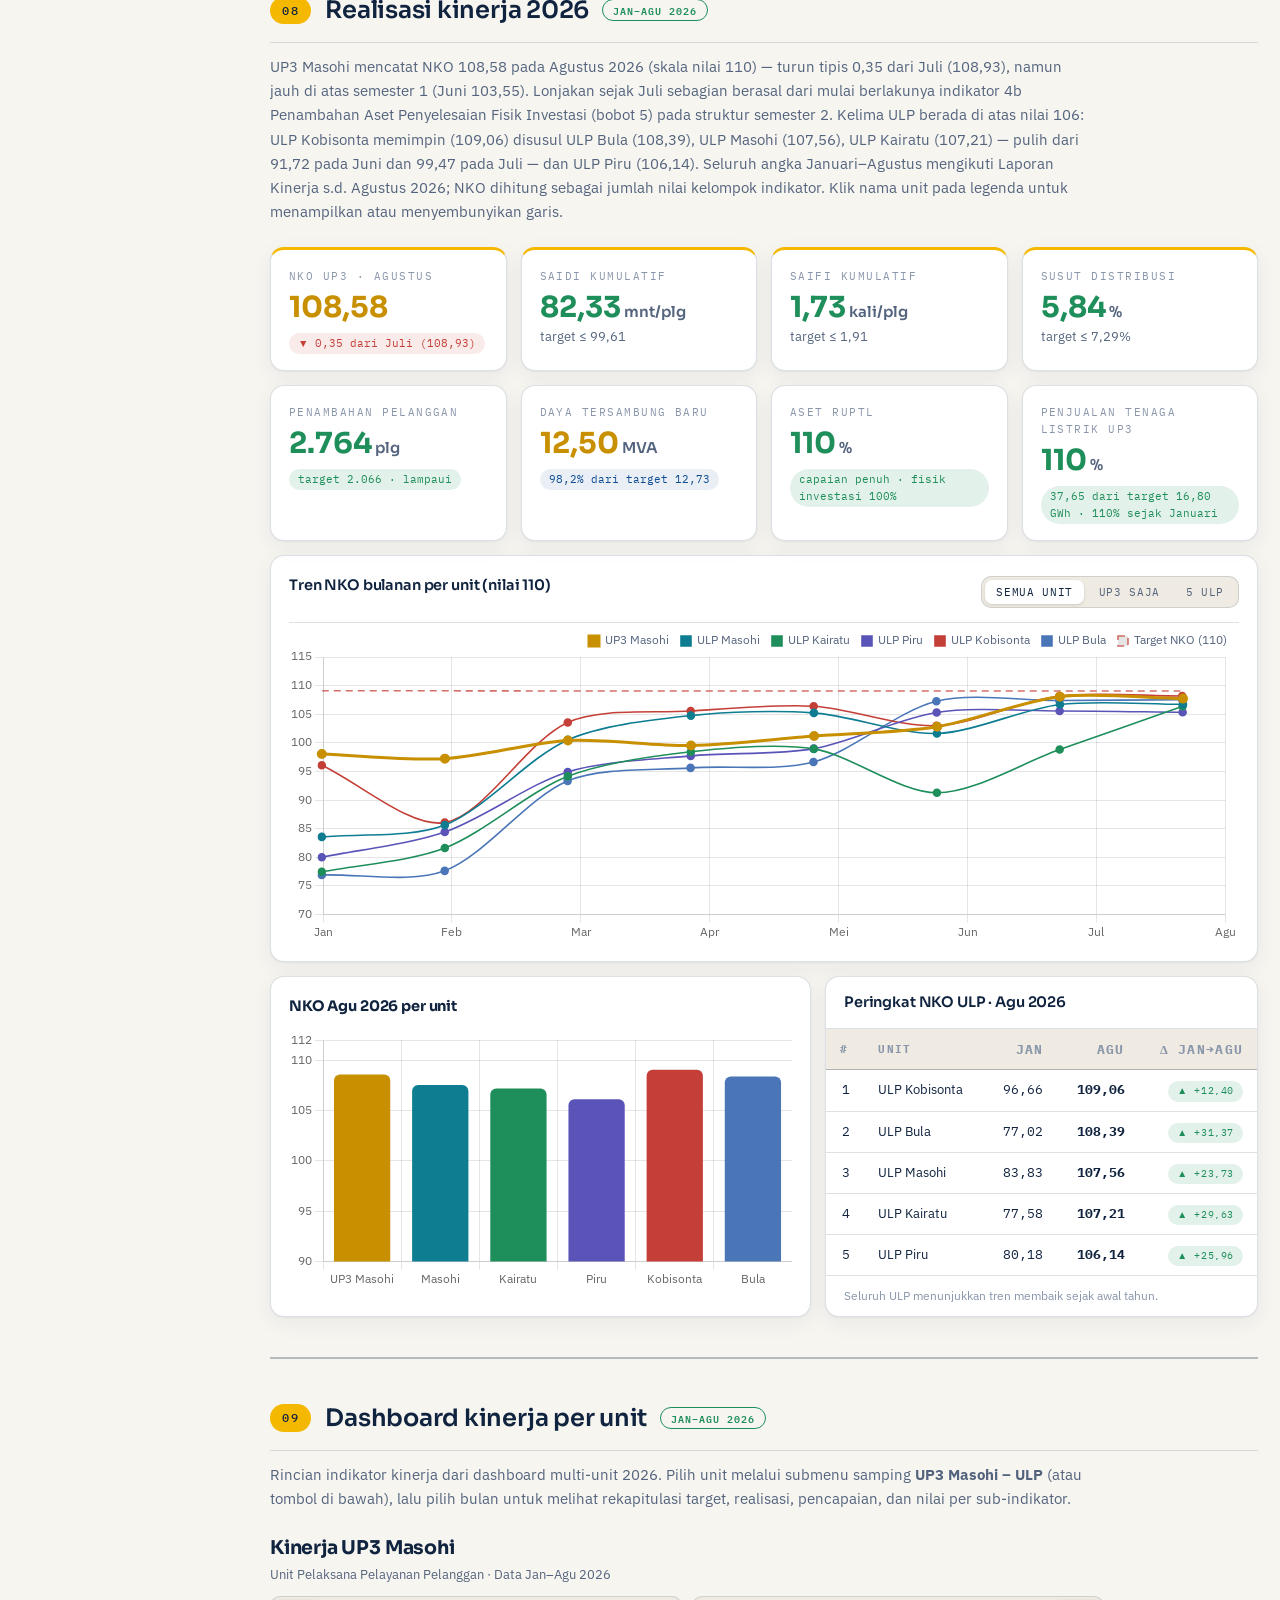
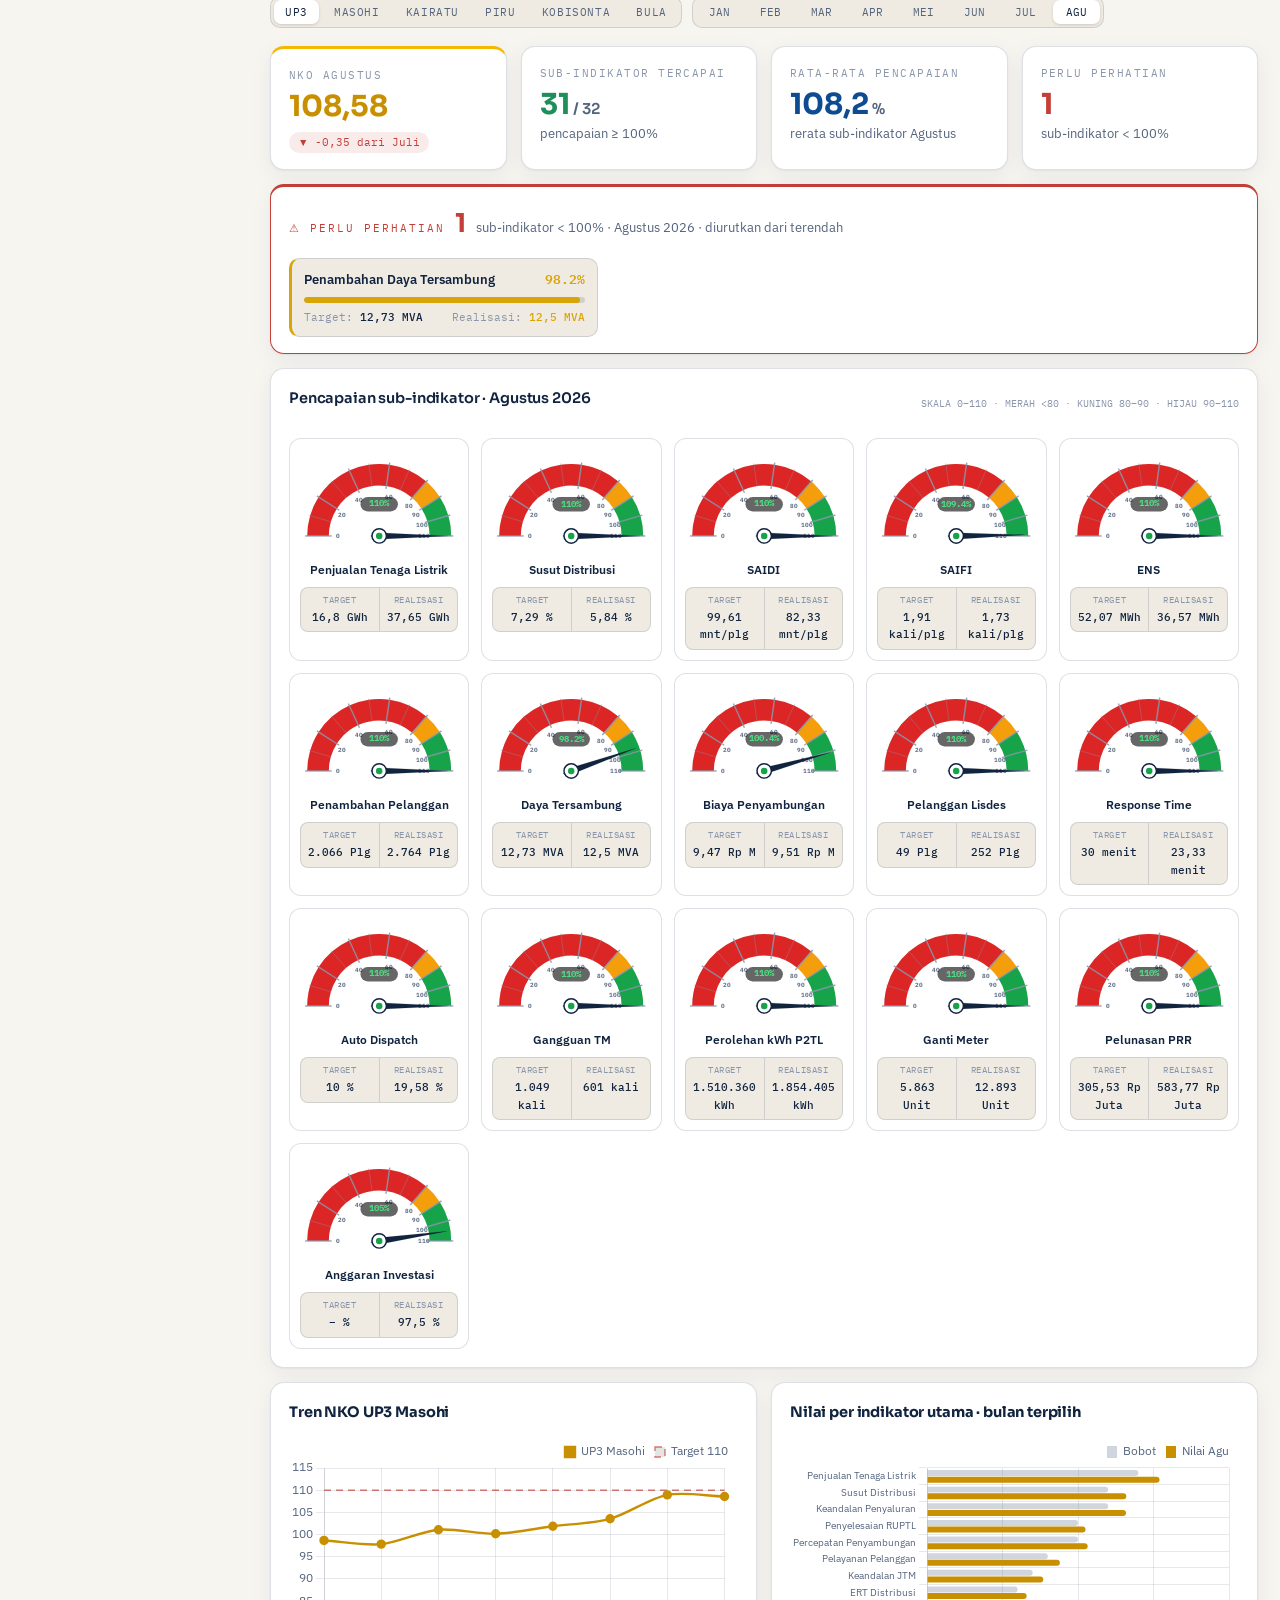
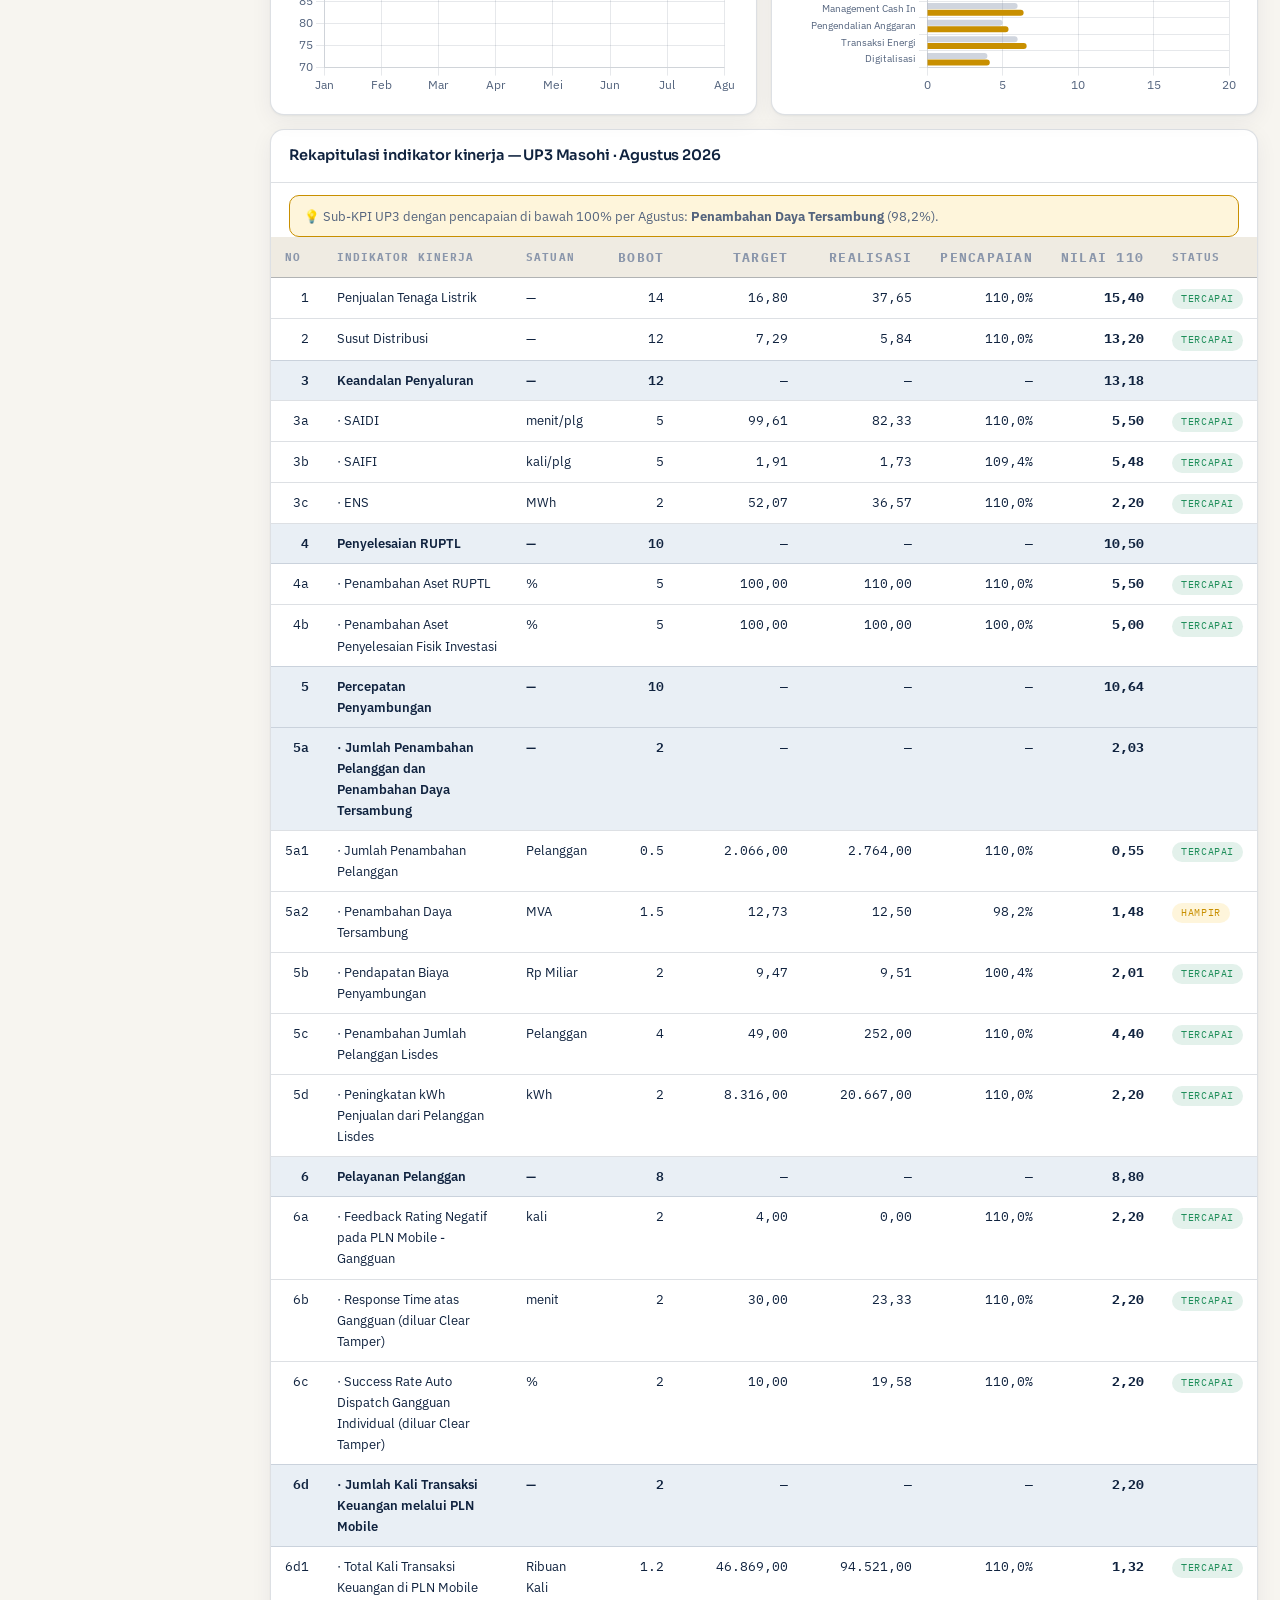
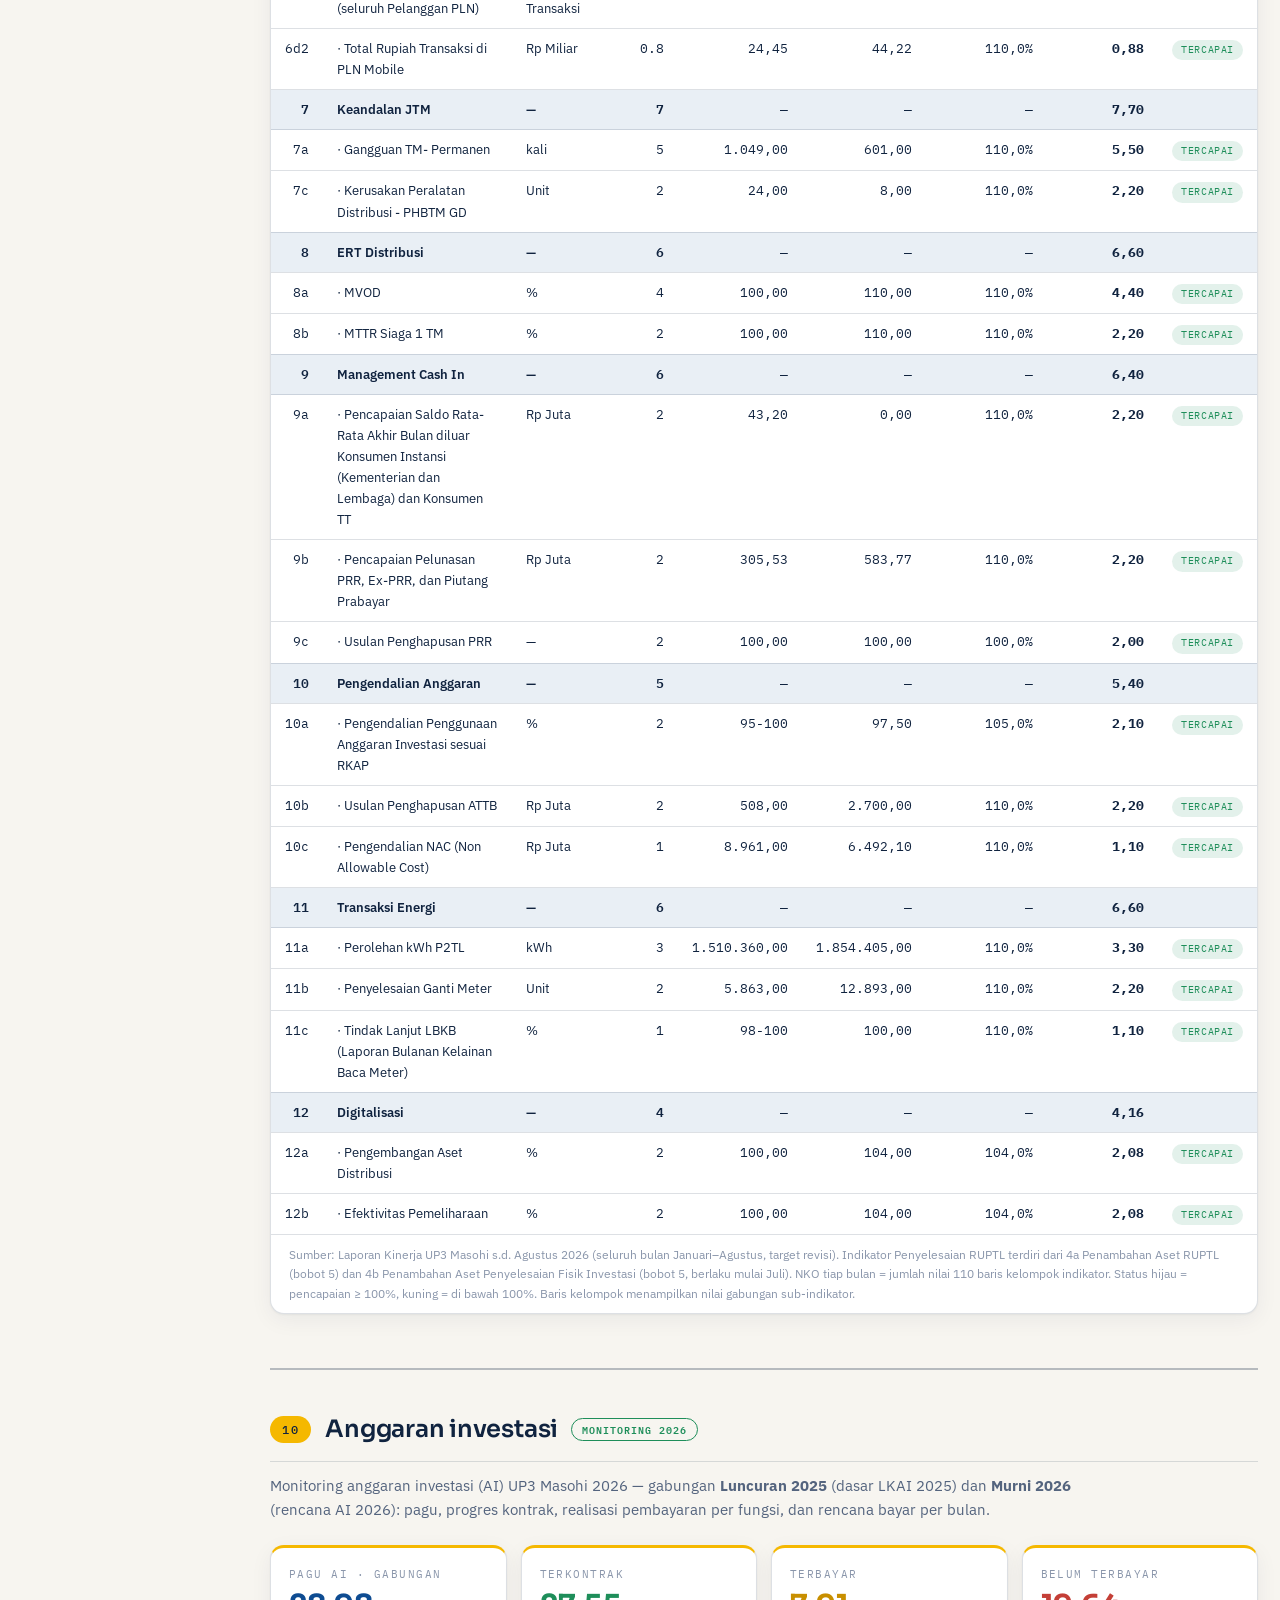
==== commit 3eb07a19: "Hapus penyebutan posisi Mei 2026 pada narasi bab 04/05, judul diagram, kartu rasio elektrifikasi, da" ====
--- a/index.html
+++ b/index.html
@@ -4,7 +4,7 @@
 <meta charset="UTF-8">
 <meta name="robots" content="noindex, nofollow">
 <meta name="viewport" content="width=device-width, initial-scale=1">
-<title>Profil Pengusahaan — UP3 Masohi · Mei 2026</title>
+<title>Profil Pengusahaan — UP3 Masohi · Agustus 2026</title>
 <link rel="preconnect" href="https://fonts.googleapis.com">
 <link rel="preconnect" href="https://fonts.gstatic.com" crossorigin>
 <link href="https://fonts.googleapis.com/css2?family=Sora:wght@500;600;700&family=IBM+Plex+Sans:wght@400;500;600&family=IBM+Plex+Mono:wght@400;500&display=swap" rel="stylesheet">
@@ -80,7 +80,7 @@
   </div>
 
   <div class="sld">
-    <div class="sld-title">Diagram satu garis pengusahaan · jaringan posisi Mei 2026 · pembangkit &amp; pelanggan terkini</div>
+    <div class="sld-title">Diagram satu garis pengusahaan</div>
     <svg viewBox="0 0 1200 216" role="img" aria-label="Diagram satu garis: pembangkit, JTM 20 kV, gardu distribusi, JTR 220/380 V, pelanggan">
       <defs>
         <style>
@@ -236,7 +236,7 @@
     <div class="card acc"><div class="lbl">Unit layanan pelanggan</div><div class="val">5<small>ULP</small></div><div class="sub">Masohi · Kairatu · Piru · Kobisonta · Bula</div></div>
     <div class="card acc"><div class="lbl">Kantor layanan</div><div class="val">26<small>KP</small></div><div class="sub">tersebar di 3 kabupaten</div></div>
     <div class="card acc green"><div class="lbl">Desa berlistrik PLN</div><div class="val">475<small>/ 482</small></div><span class="delta d-up">Rasio desa berlistrik 98,5%</span></div>
-    <div class="card acc green"><div class="lbl">Rasio elektrifikasi PLN</div><div class="val">98<small>%</small></div><div class="sub">posisi s.d. Mei 2026</div></div>
+    <div class="card acc green"><div class="lbl">Rasio elektrifikasi PLN</div><div class="val">98<small>%</small></div><div class="sub">rumah tangga berlistrik PLN</div></div>
   </div>
 
   <div class="chart-card">
@@ -286,7 +286,7 @@
 <!-- ================= 04 DATA PENGUSAHAAN ================= -->
 <section class="wrap" id="s4">
   <div class="sec-head"><span class="sec-no">04</span><h2>Data pengusahaan pokok</h2></div>
-  <p class="sec-desc">Indikator pengusahaan utama UP3 Masohi — sisi niaga &amp; pelanggan (data retail dan niaga UP3 terkini), jaringan distribusi (posisi Mei 2026), dan pembangkitan (monitoring beban puncak terakhir).</p>
+  <p class="sec-desc">Indikator pengusahaan utama UP3 Masohi — sisi niaga &amp; pelanggan, jaringan distribusi, dan pembangkitan.</p>
 
   <h3 class="blok">Niaga &amp; pelanggan</h3>
   <div class="grid g4">
@@ -322,7 +322,7 @@
 <!-- ================= 05 NERACA ================= -->
 <section class="wrap" id="s5">
   <div class="sec-head"><span class="sec-no">05</span><h2>Neraca pelanggan &amp; penjualan</h2></div>
-  <p class="sec-desc">Kartu ringkasan menampilkan total UP3 dari data retail &amp; niaga terbaru. Rincian per ULP induk dan kantor pelayanan (grafik dan tabel di bawah) masih posisi Mei 2026, sehingga jumlah tabel 31 unit berbeda dari total UP3 terbaru; agregat per wilayah ULP mengikuti pemetaan induk masing-masing KP.</p>
+  <p class="sec-desc">Kartu ringkasan menampilkan total UP3 dari data retail &amp; niaga terbaru. Rincian per ULP induk dan kantor pelayanan ada pada grafik dan tabel di bawah; agregat per wilayah ULP mengikuti pemetaan induk masing-masing KP.</p>
 
   <div class="grid g4" id="neracaCards"></div>
 
@@ -347,7 +347,7 @@
       <thead><tr><th>Unit</th><th>Jenis</th><th>Wilayah ULP</th><th class="num">Pelanggan</th><th class="num">Daya (VA)</th><th class="num">Penjualan (kWh)</th></tr></thead>
       <tbody></tbody>
     </table></div>
-    <div class="tbl-note">Rincian per unit adalah posisi Mei 2026 (penjualan = realisasi bulanan Mei). Total UP3 terbaru pada kartu ringkasan: <span class="niaga-ringkas">—</span>.</div>
+    <div class="tbl-note">Penjualan pada tabel adalah realisasi bulanan per unit. Total UP3 terbaru pada kartu ringkasan: <span class="niaga-ringkas">—</span>.</div>
   </div>
 </section>
 
@@ -454,7 +454,7 @@
   <div class="unit-head">
     <div>
       <h3 id="u9Title">Kinerja UP3 Masohi</h3>
-      <div class="sub9" id="u9Sub">Unit Pelaksana Pelayanan Pelanggan · Data Jan–Mei 2026</div>
+      <div class="sub9" id="u9Sub">Unit Pelaksana Pelayanan Pelanggan · Data Jan–Agu 2026</div>
     </div>
     <div style="display:flex;gap:10px;flex-wrap:wrap;align-items:center">
       <div class="seg" id="segUnit9"></div>
@@ -533,7 +533,7 @@
 
 <footer>
   <div class="wrap foot">
-    <span id="footPos">Profil pengusahaan UP3 Masohi · posisi data Mei 2026</span>
+    <span id="footPos">Profil pengusahaan UP3 Masohi · posisi data Agustus 2026</span>
   </div>
 </footer>
 
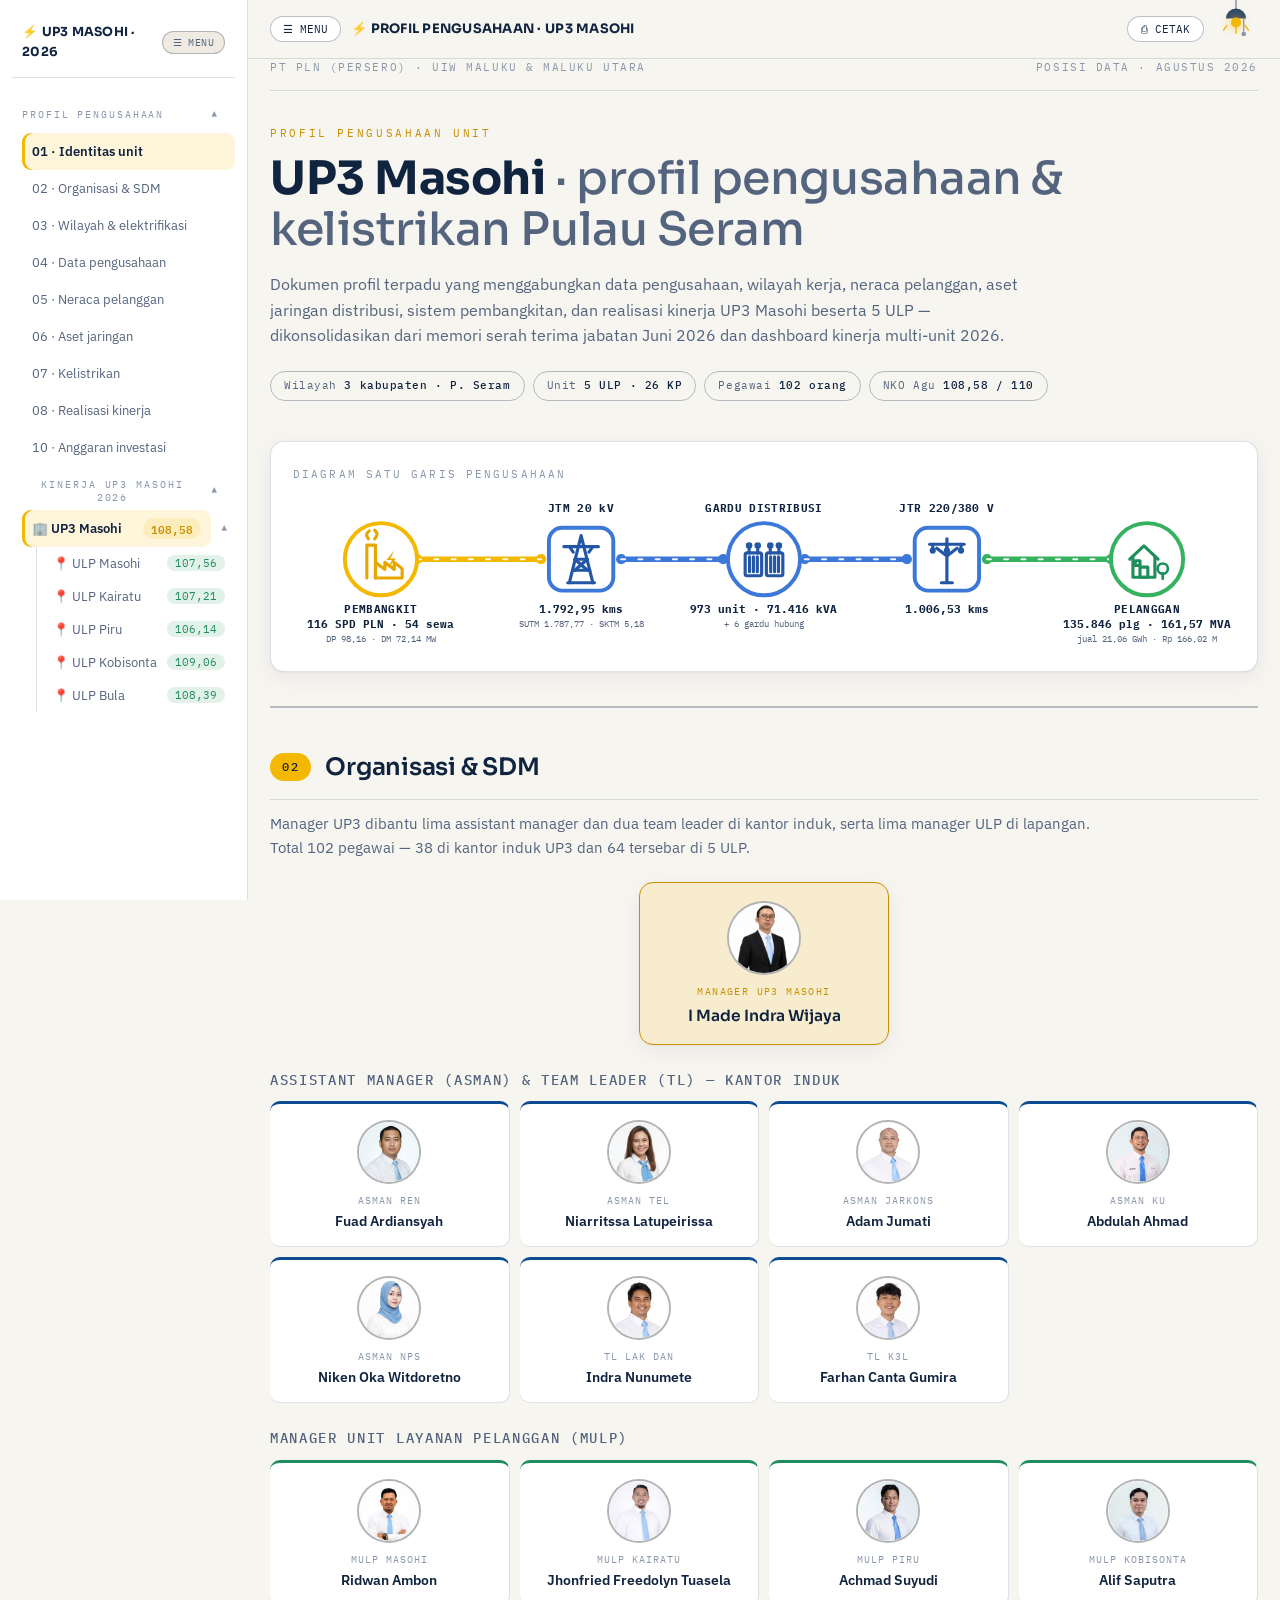
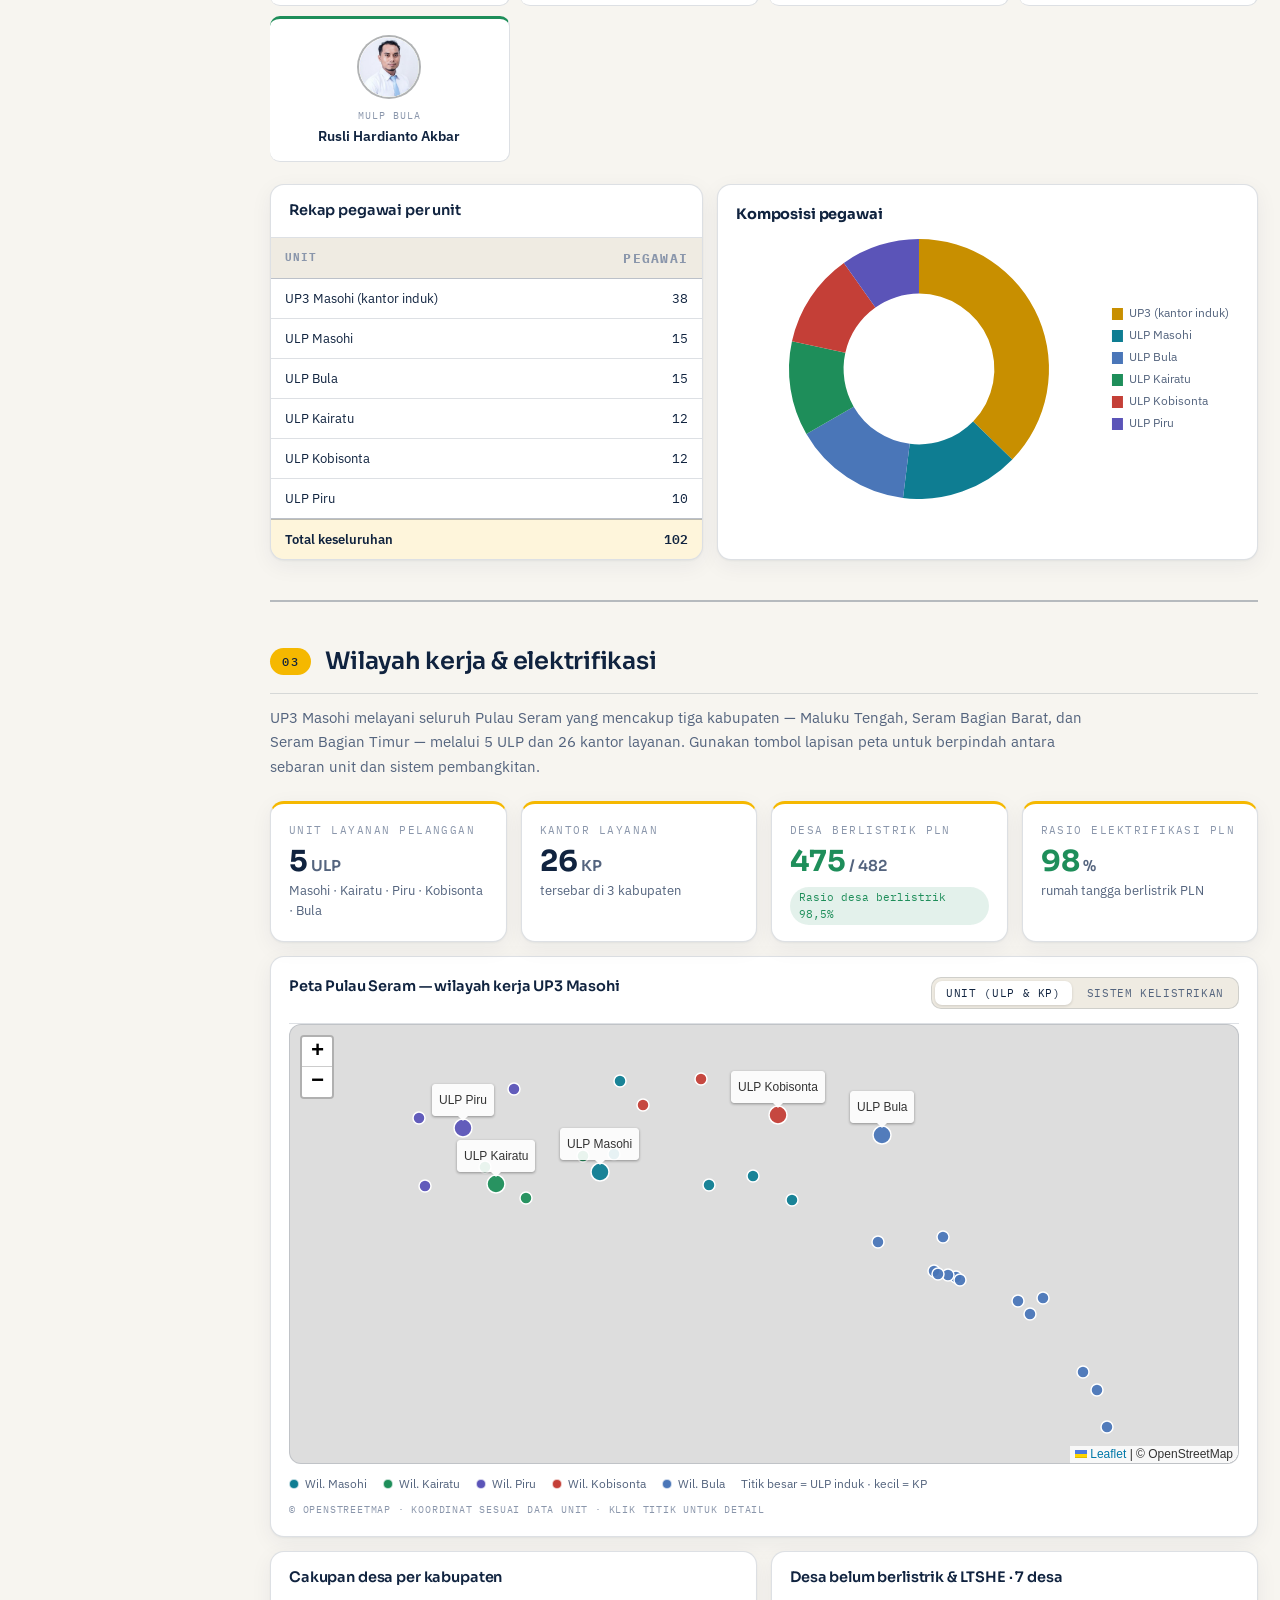
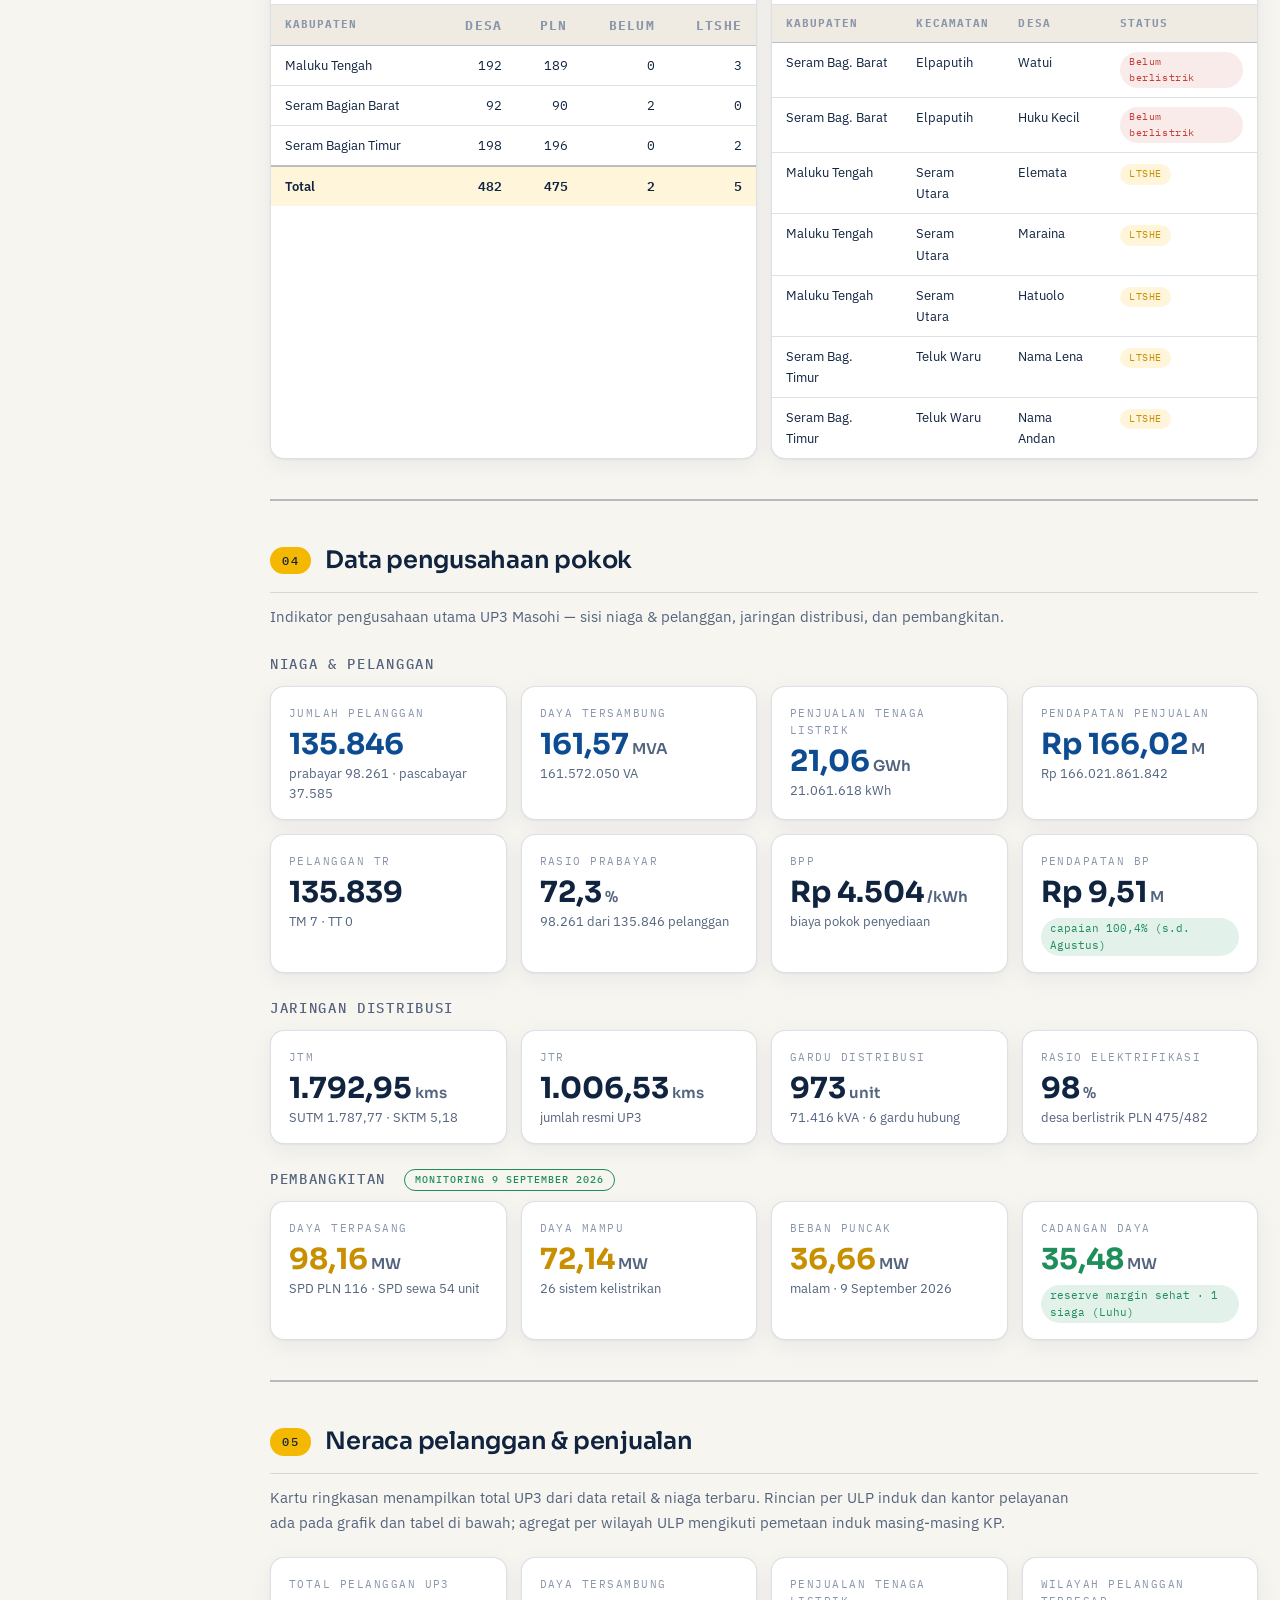
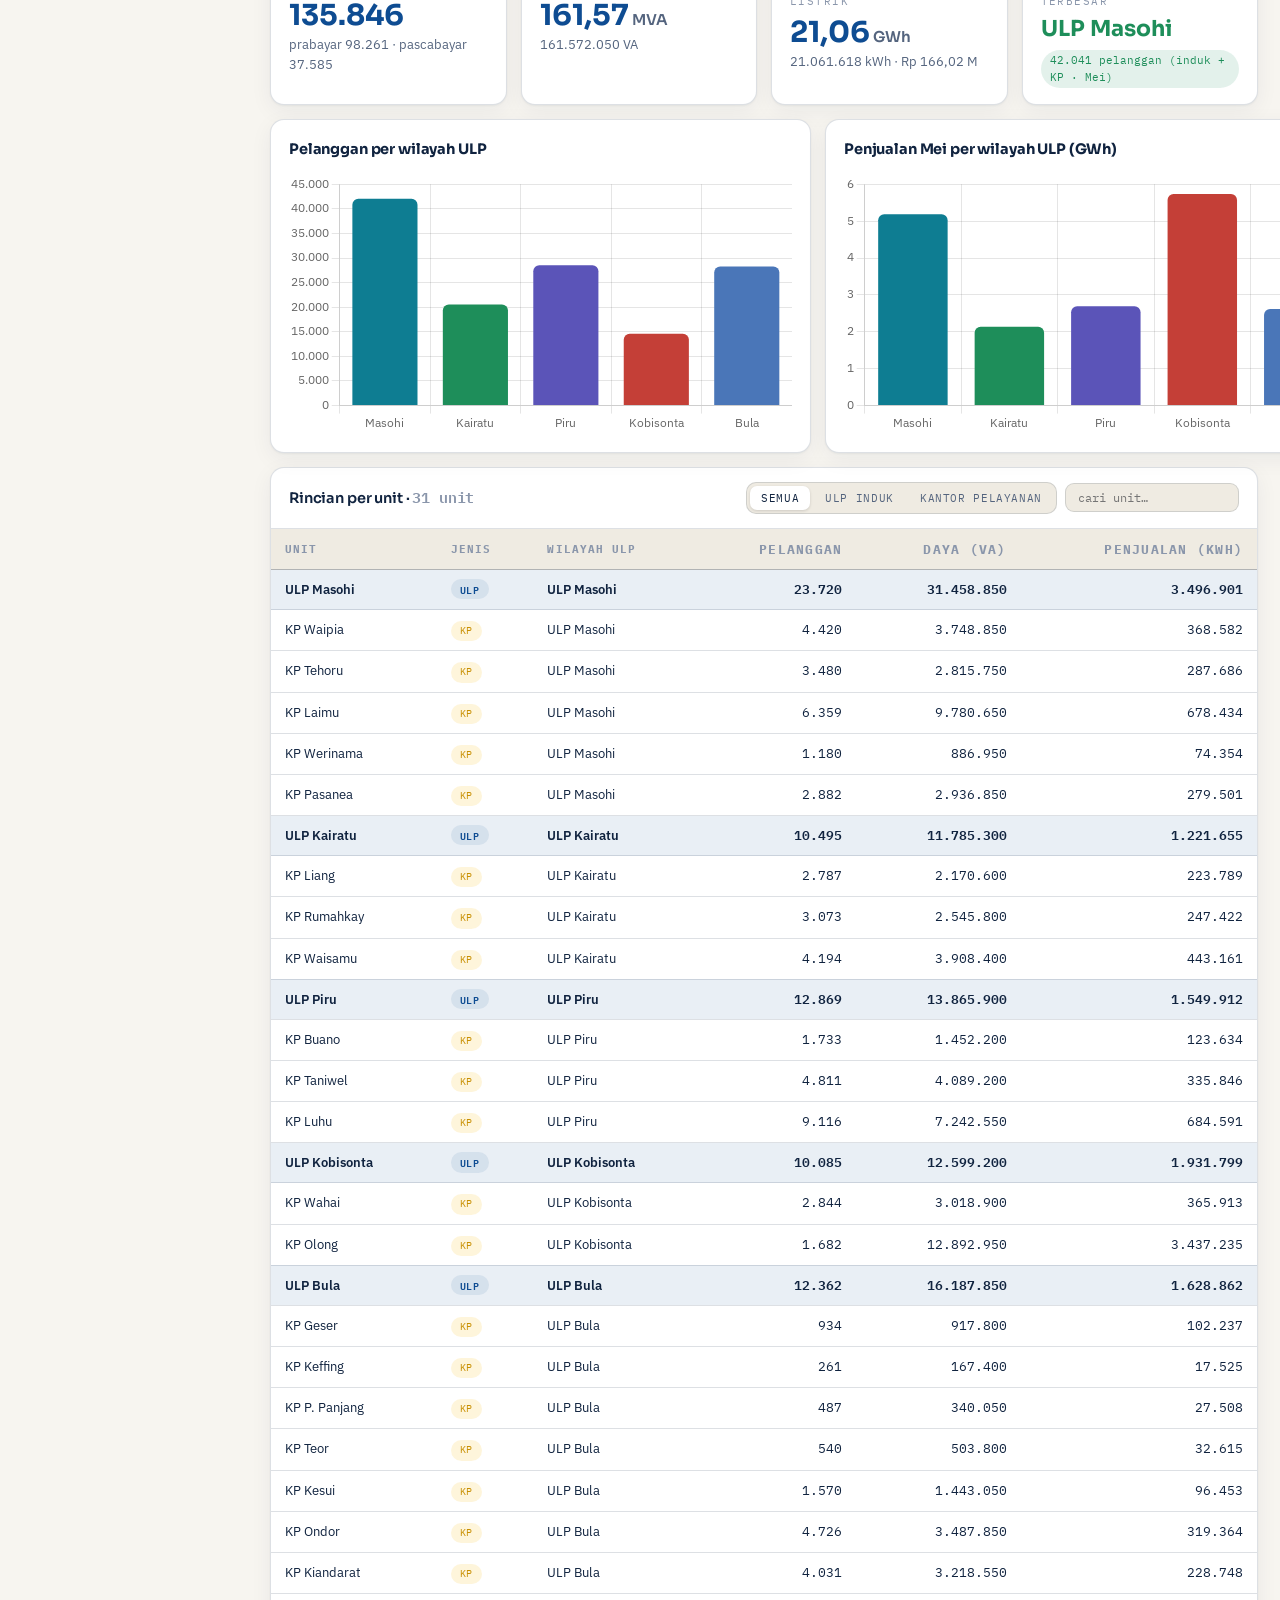
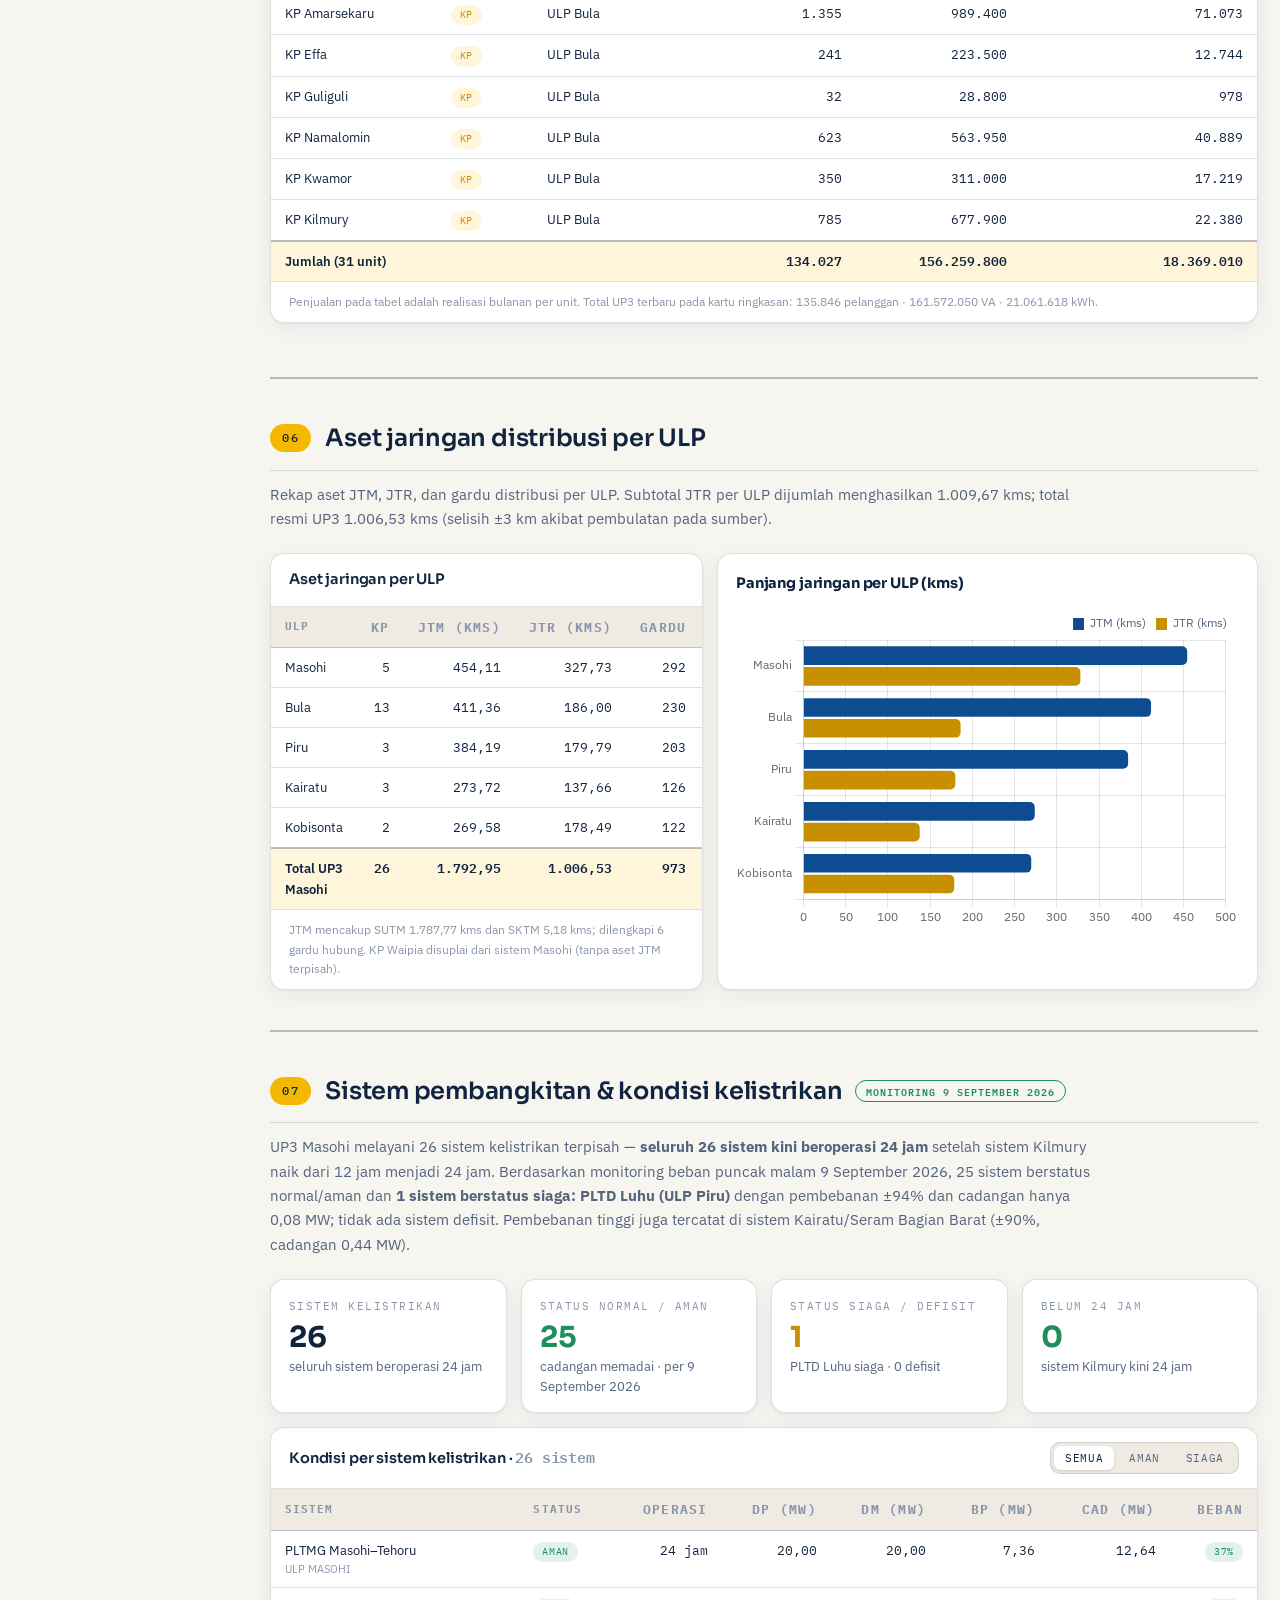
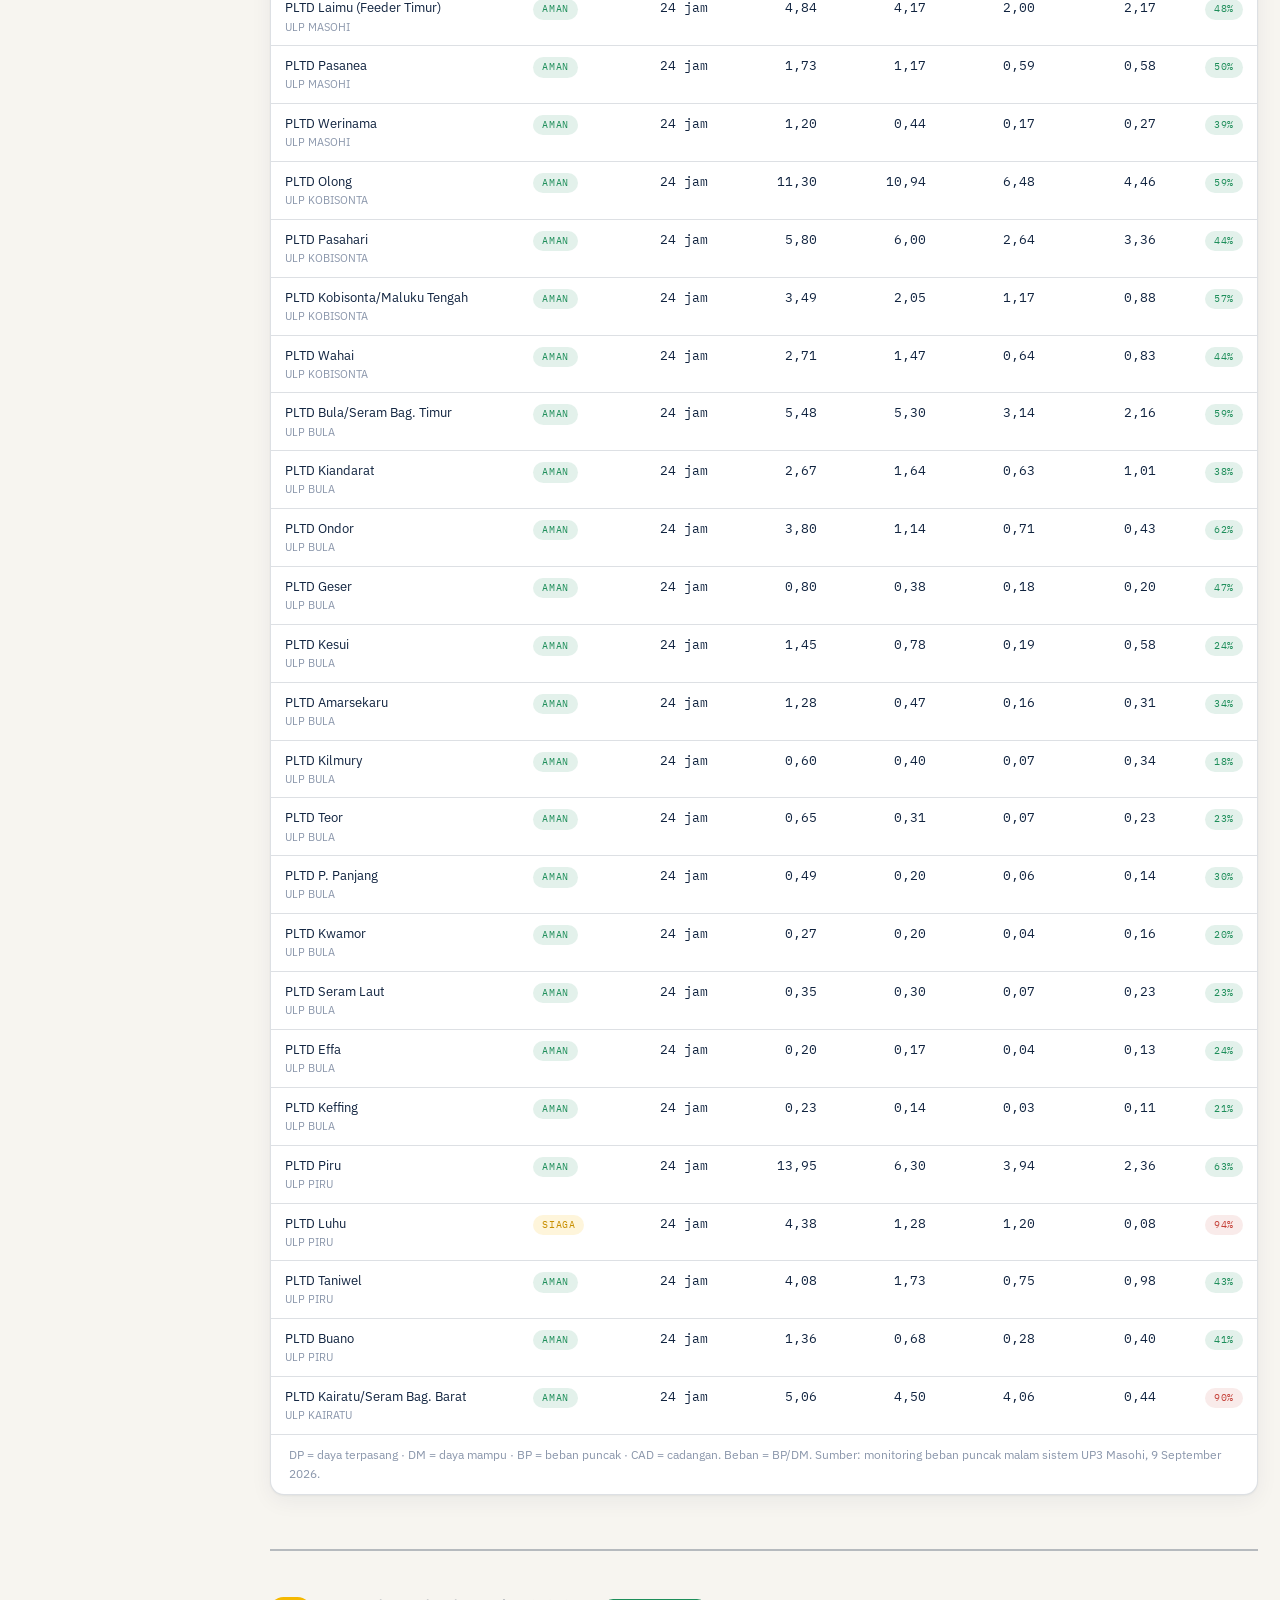
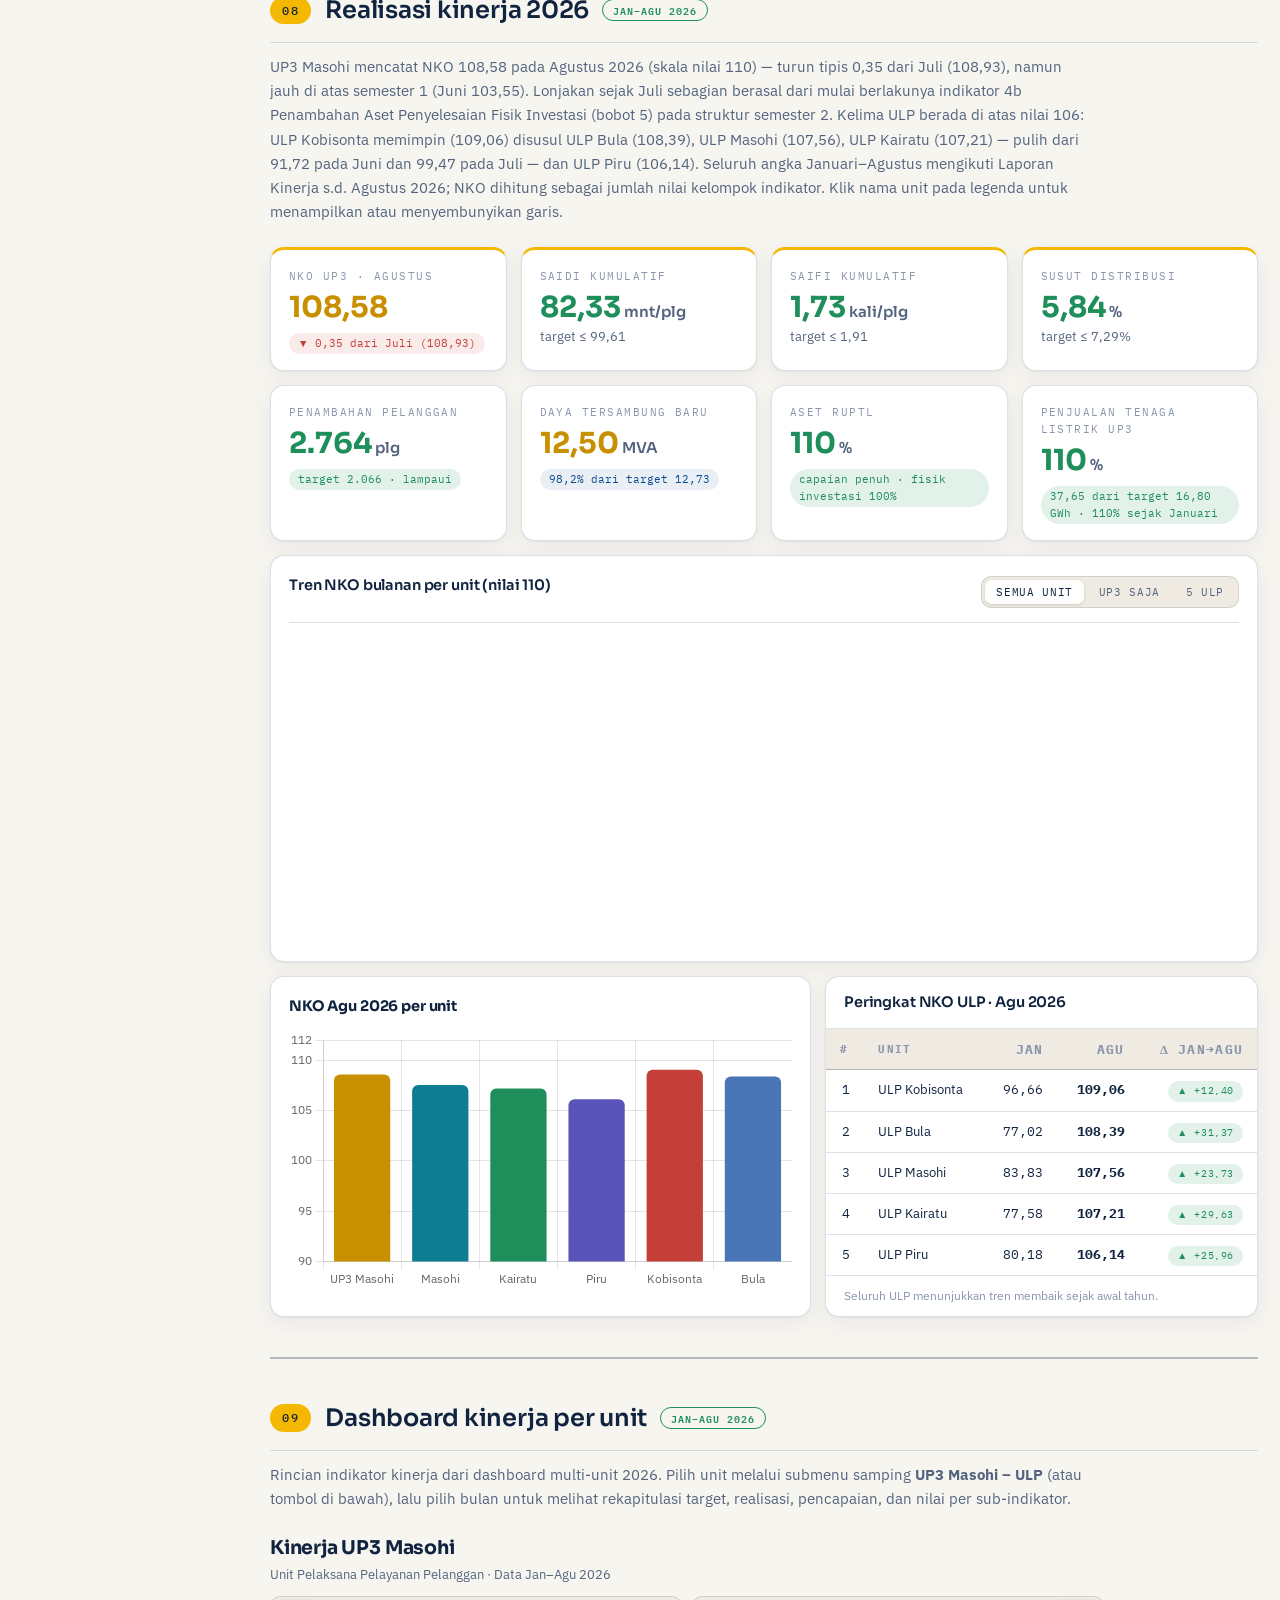
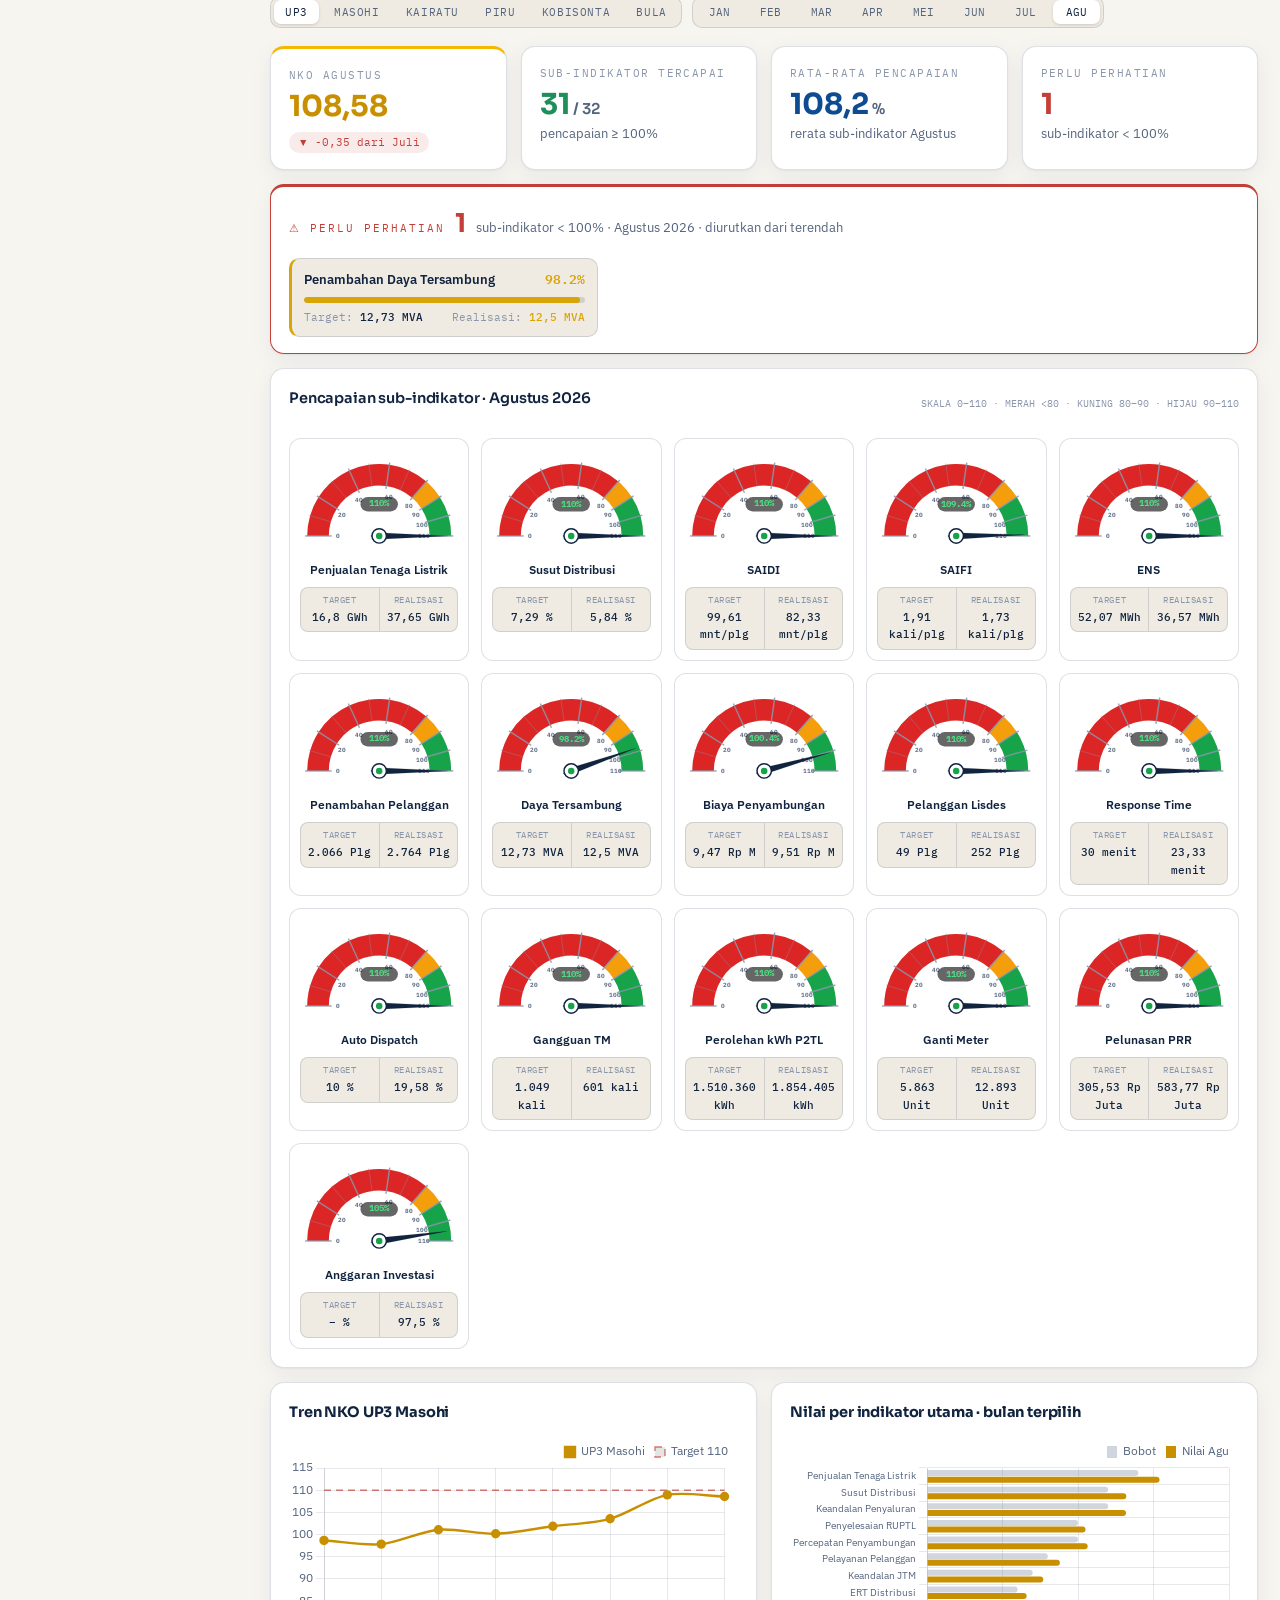
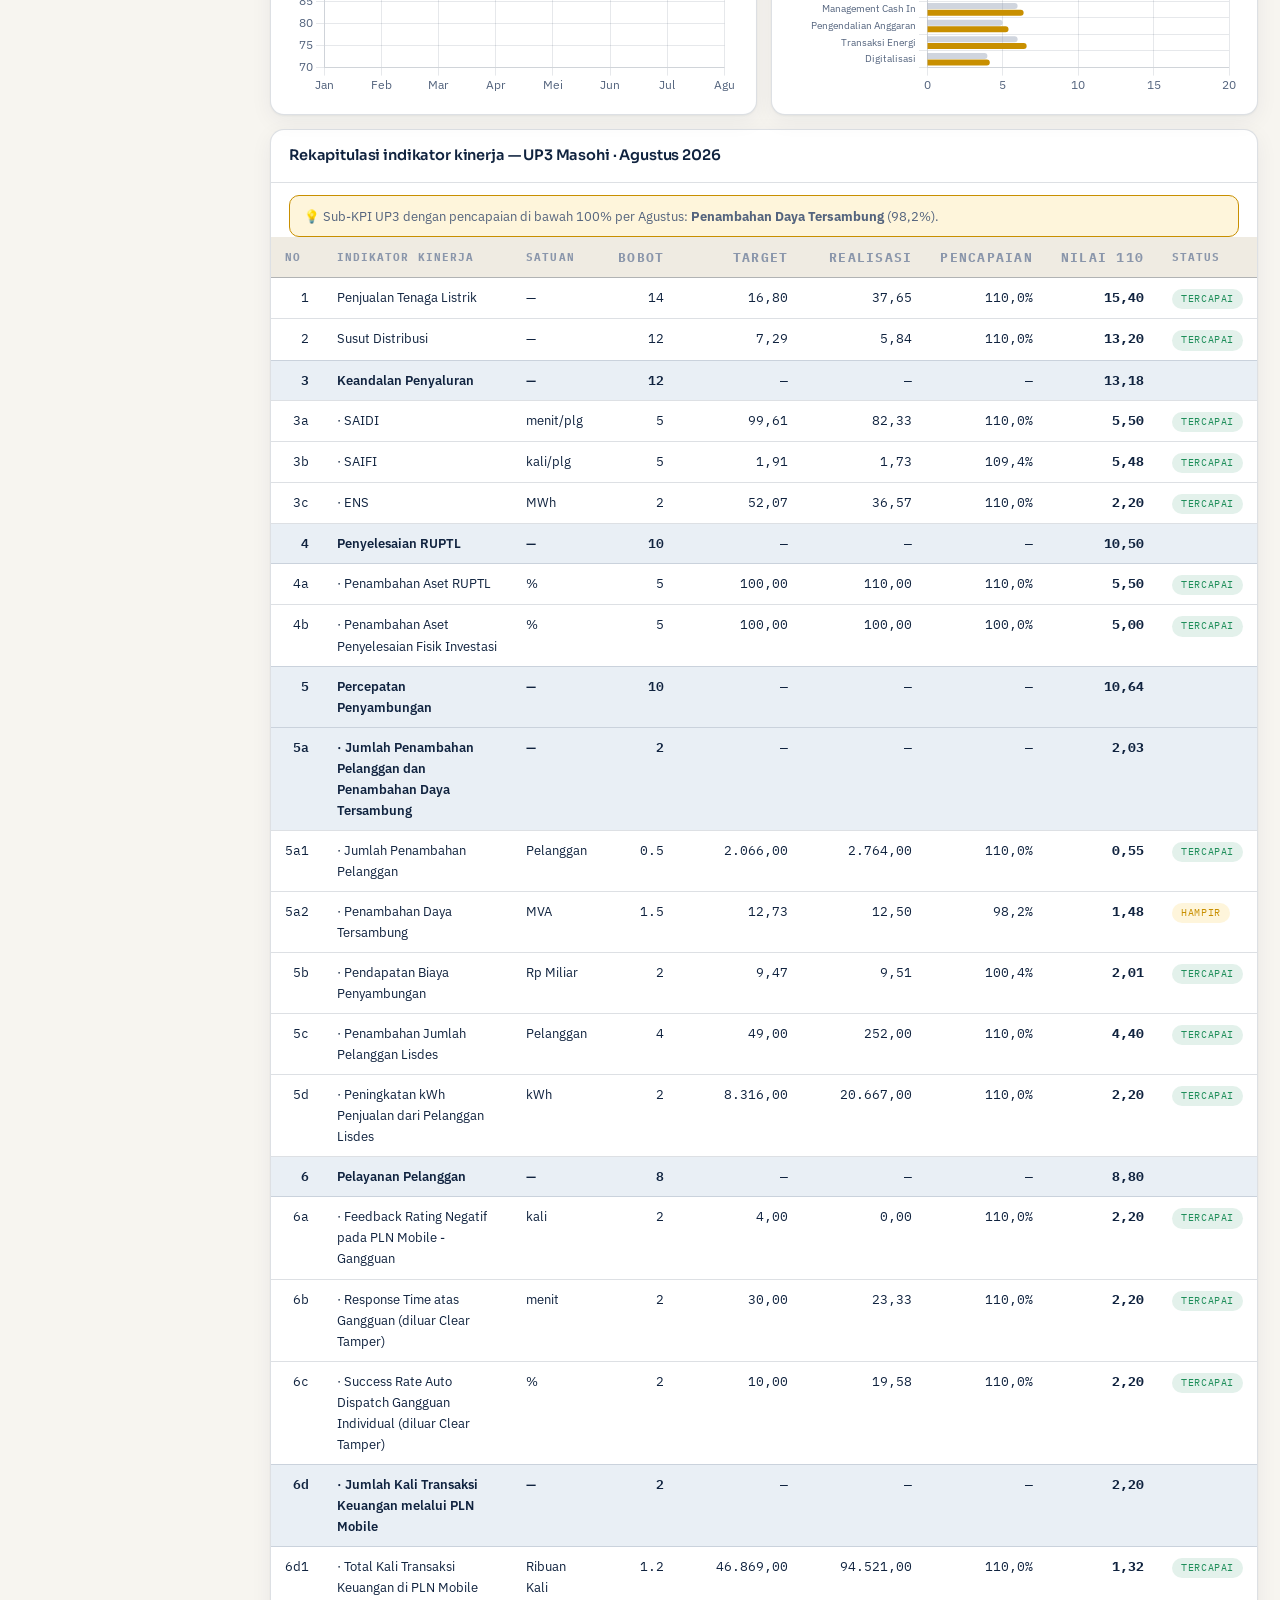
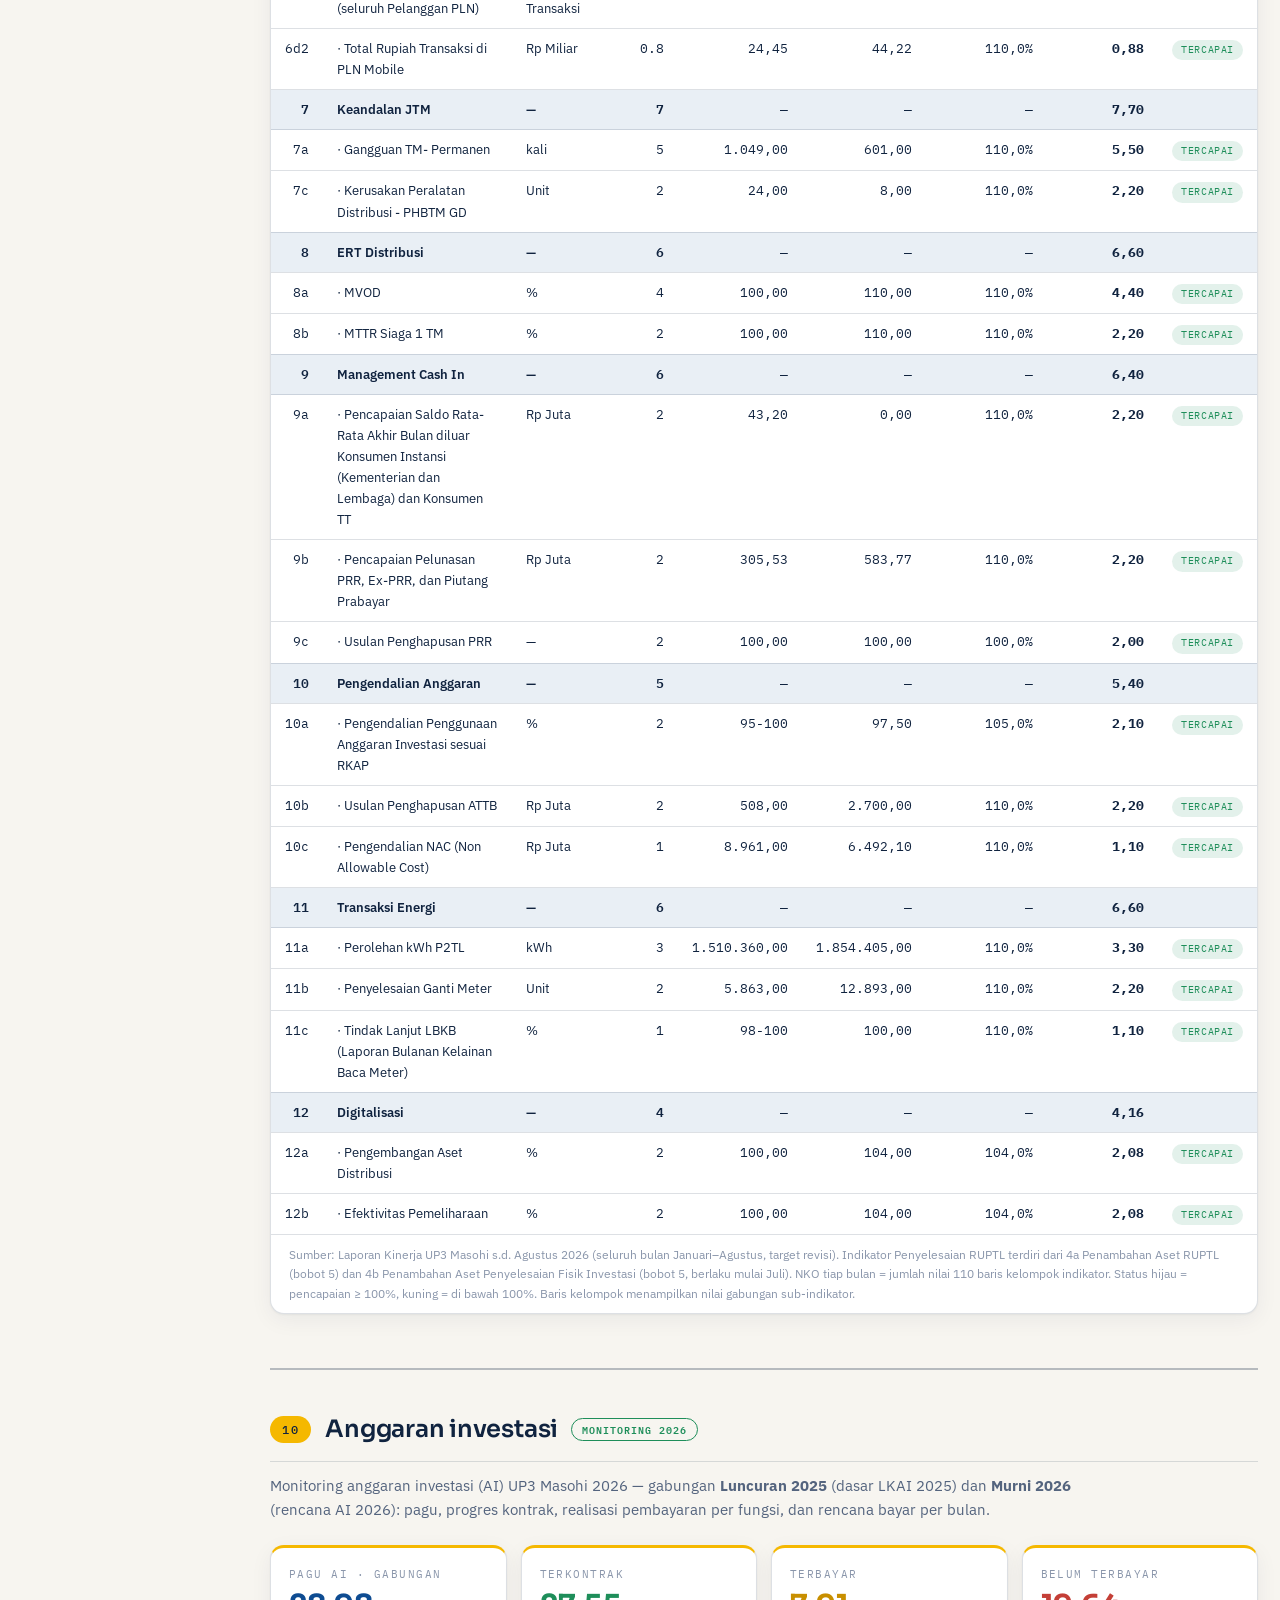
==== commit 3dfe55f2: "Samakan teks cadangan POSISI DATA dan badge bab 09 ke Agustus 2026 Co-Authored-By: Claude Fable 5.1 " ====
--- a/index.html
+++ b/index.html
@@ -67,7 +67,7 @@
 <header class="wrap" id="s1">
   <div class="doc-line">
     <span>PT PLN (PERSERO) · UIW MALUKU &amp; MALUKU UTARA</span>
-    <span id="docPos">POSISI DATA · MEI 2026</span>
+    <span id="docPos">POSISI DATA · AGUSTUS 2026</span>
   </div>
   <div class="eyebrow">Profil pengusahaan unit</div>
   <h1>UP3 Masohi <span class="thin">· profil pengusahaan &amp; kelistrikan Pulau Seram</span></h1>
@@ -448,7 +448,7 @@
 
 <!-- ================= 09 DASHBOARD KINERJA UNIT ================= -->
 <section class="wrap" id="s9">
-  <div class="sec-head"><span class="sec-no">09</span><h2>Dashboard kinerja per unit <span class="badge-upd" data-meta="rentang">JAN–MEI 2026</span></h2></div>
+  <div class="sec-head"><span class="sec-no">09</span><h2>Dashboard kinerja per unit <span class="badge-upd" data-meta="rentang">JAN–AGU 2026</span></h2></div>
   <p class="sec-desc">Rincian indikator kinerja dari dashboard multi-unit 2026. Pilih unit melalui submenu samping <b>UP3 Masohi – ULP</b> (atau tombol di bawah), lalu pilih bulan untuk melihat rekapitulasi target, realisasi, pencapaian, dan nilai per sub-indikator.</p>
 
   <div class="unit-head">
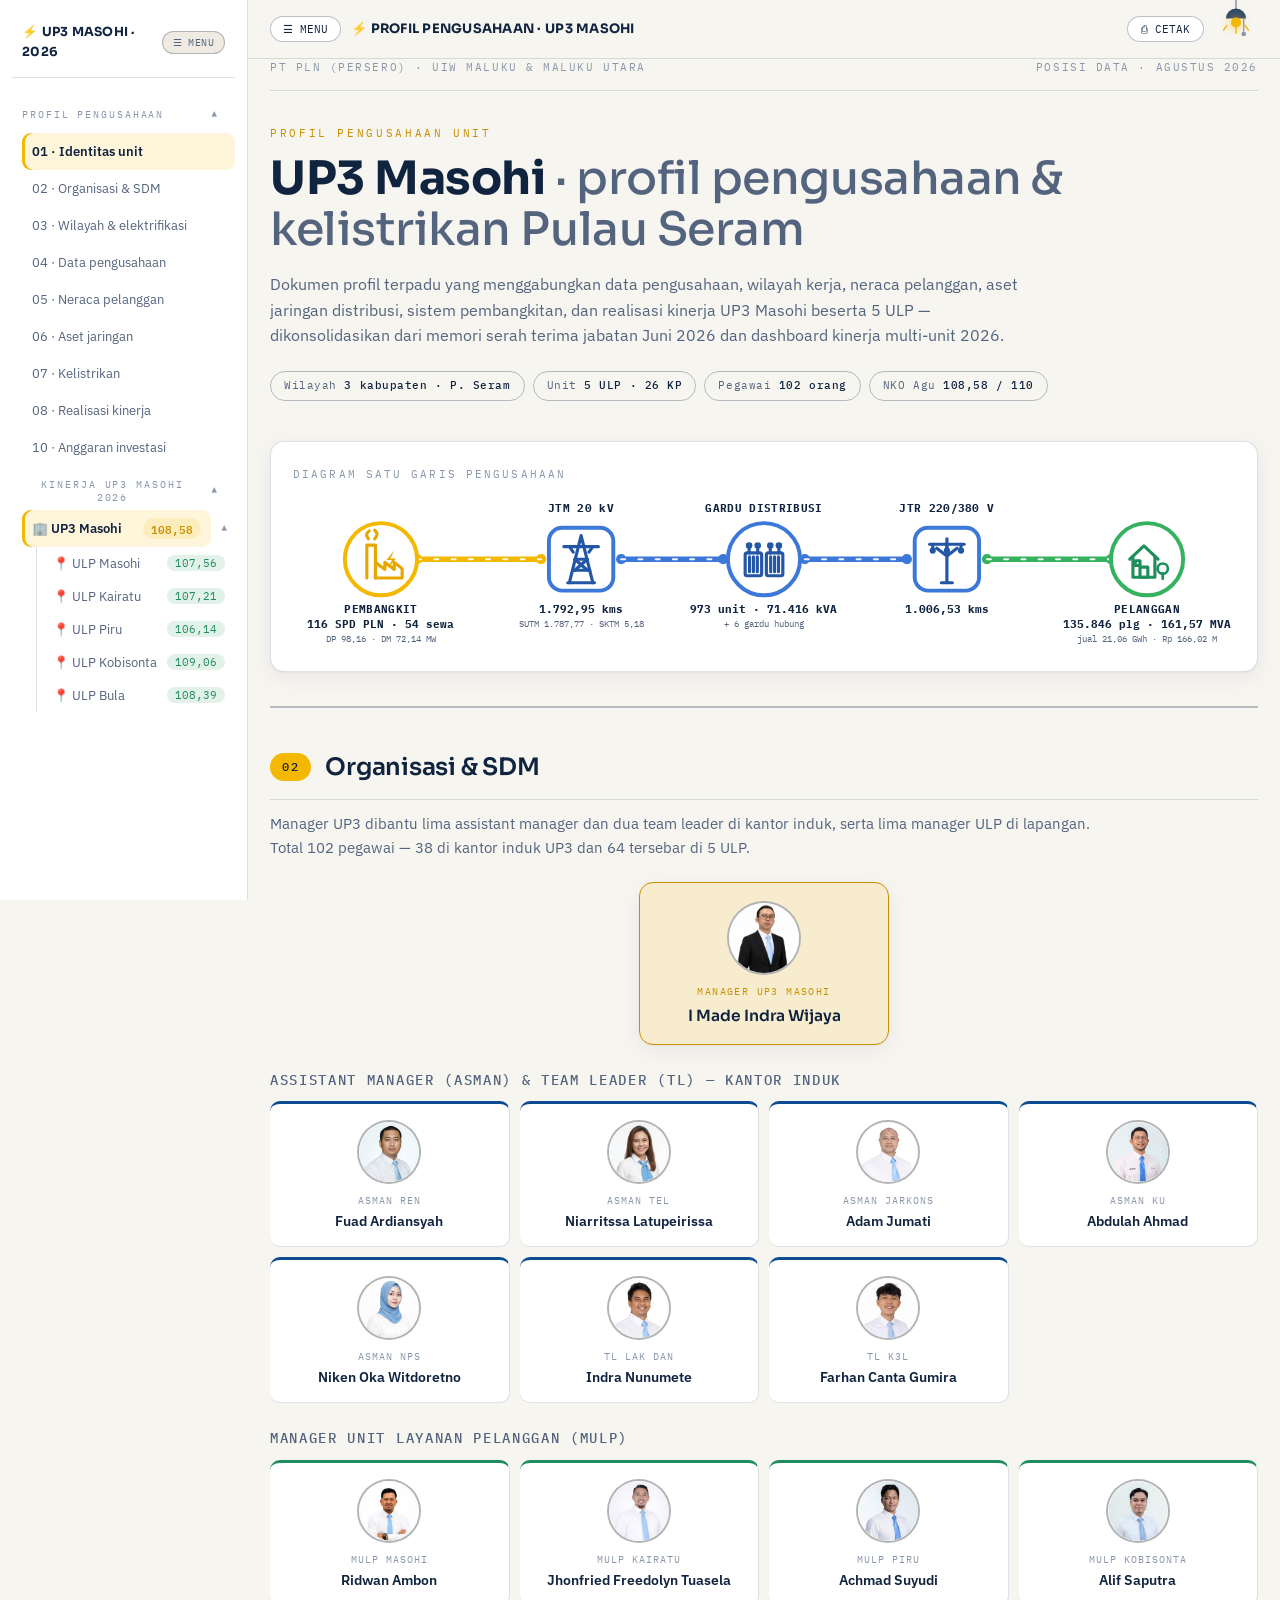
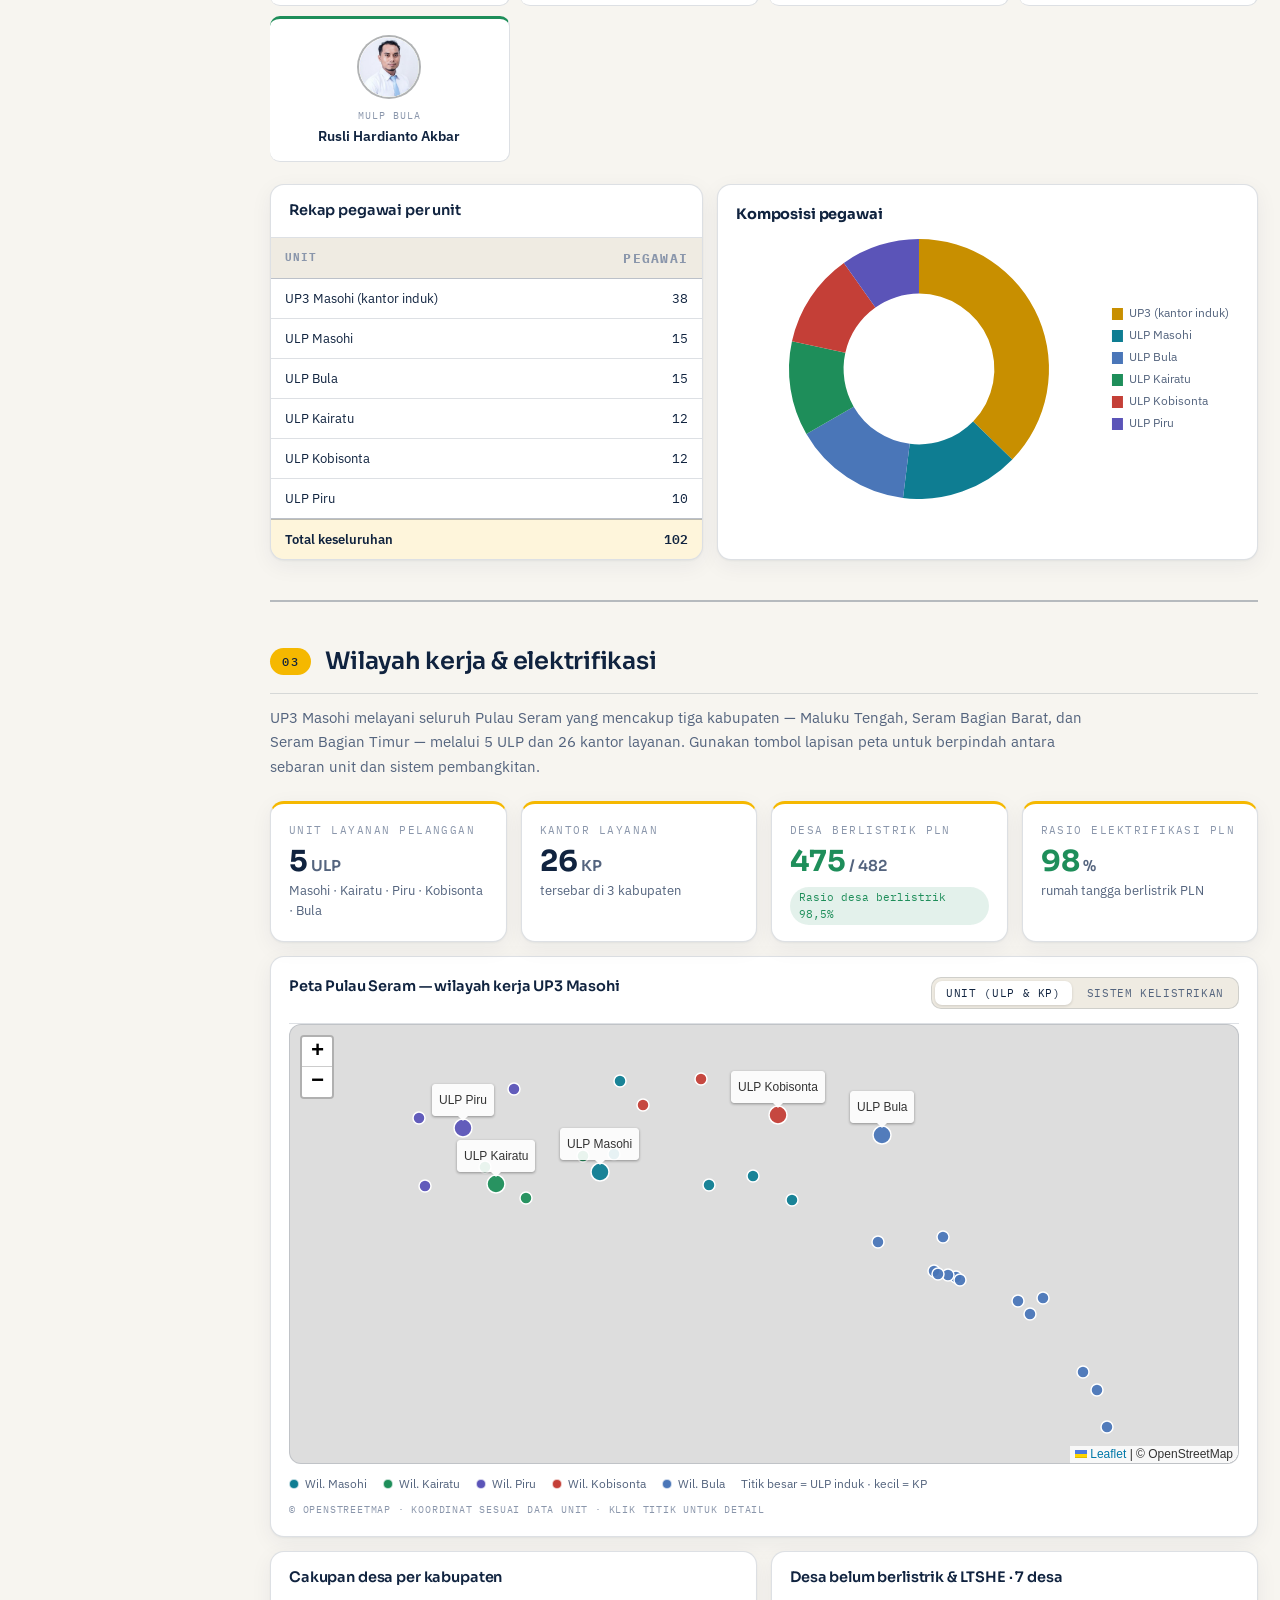
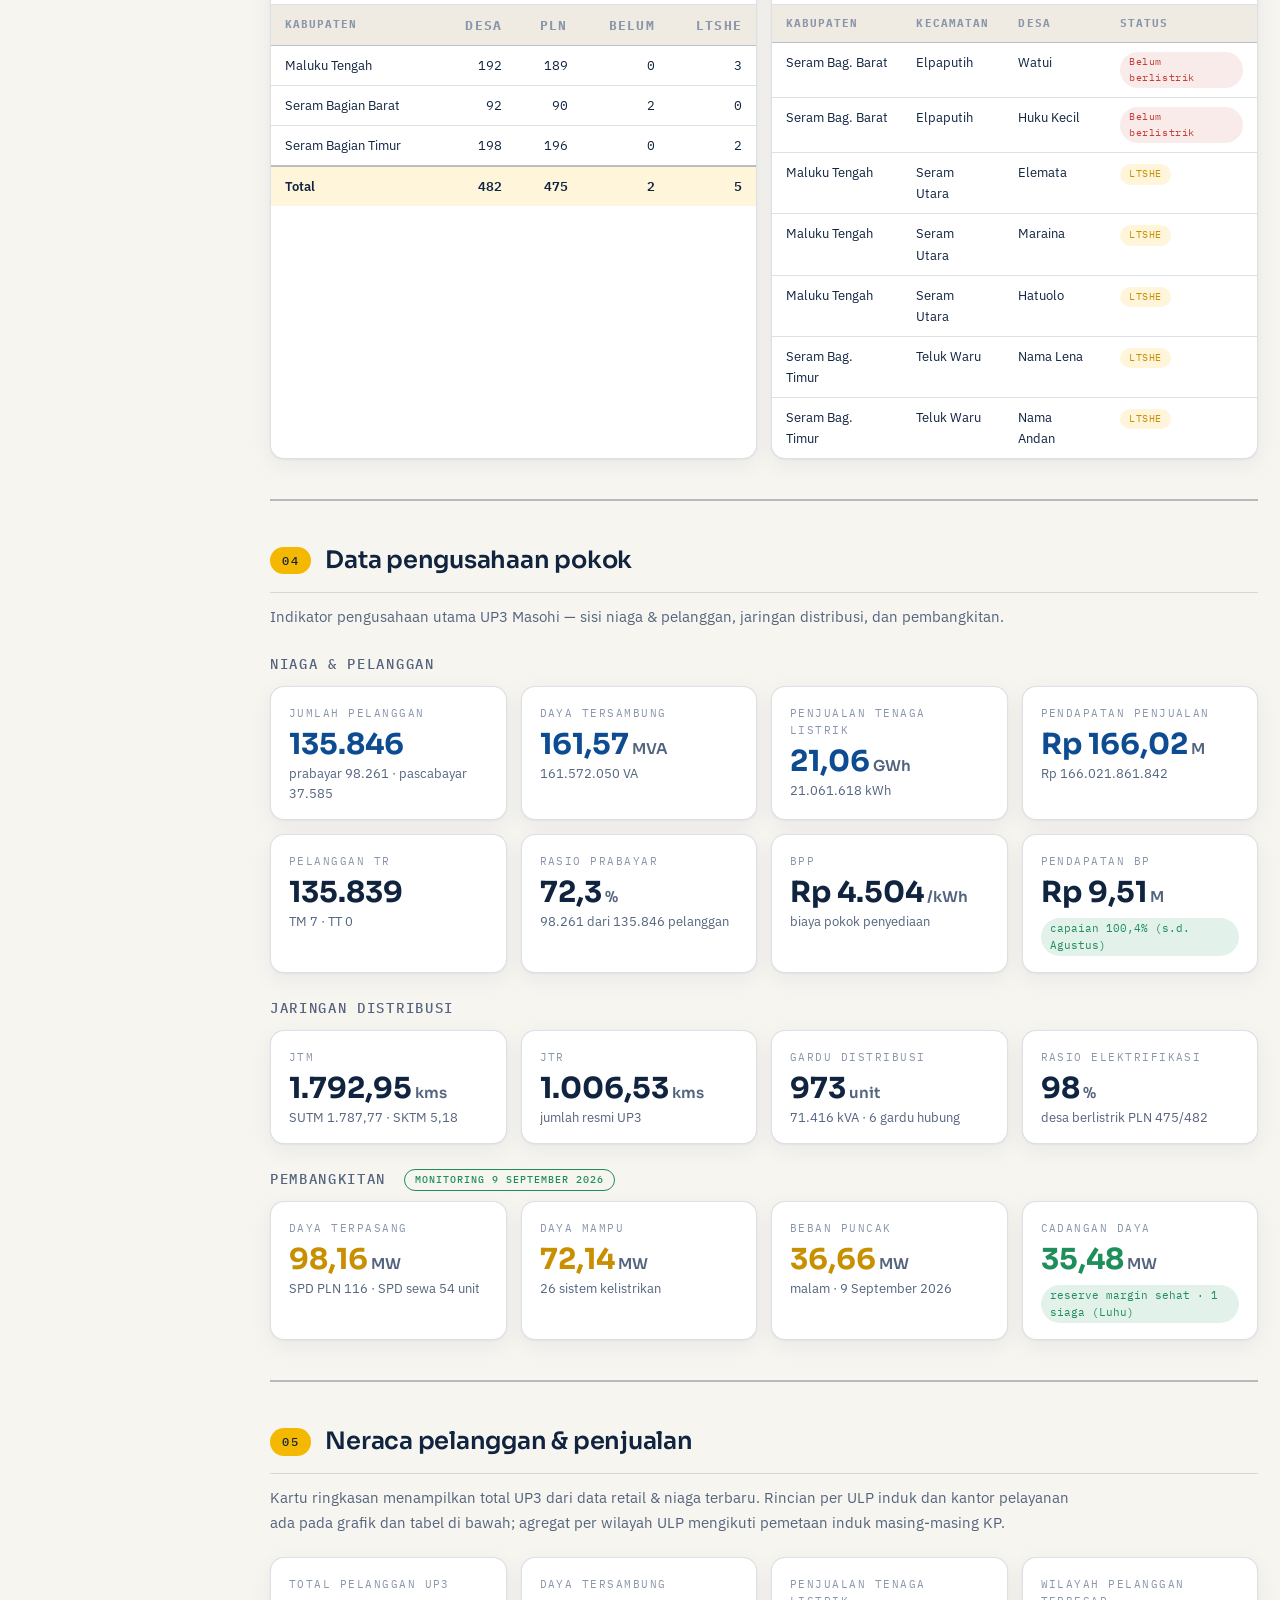
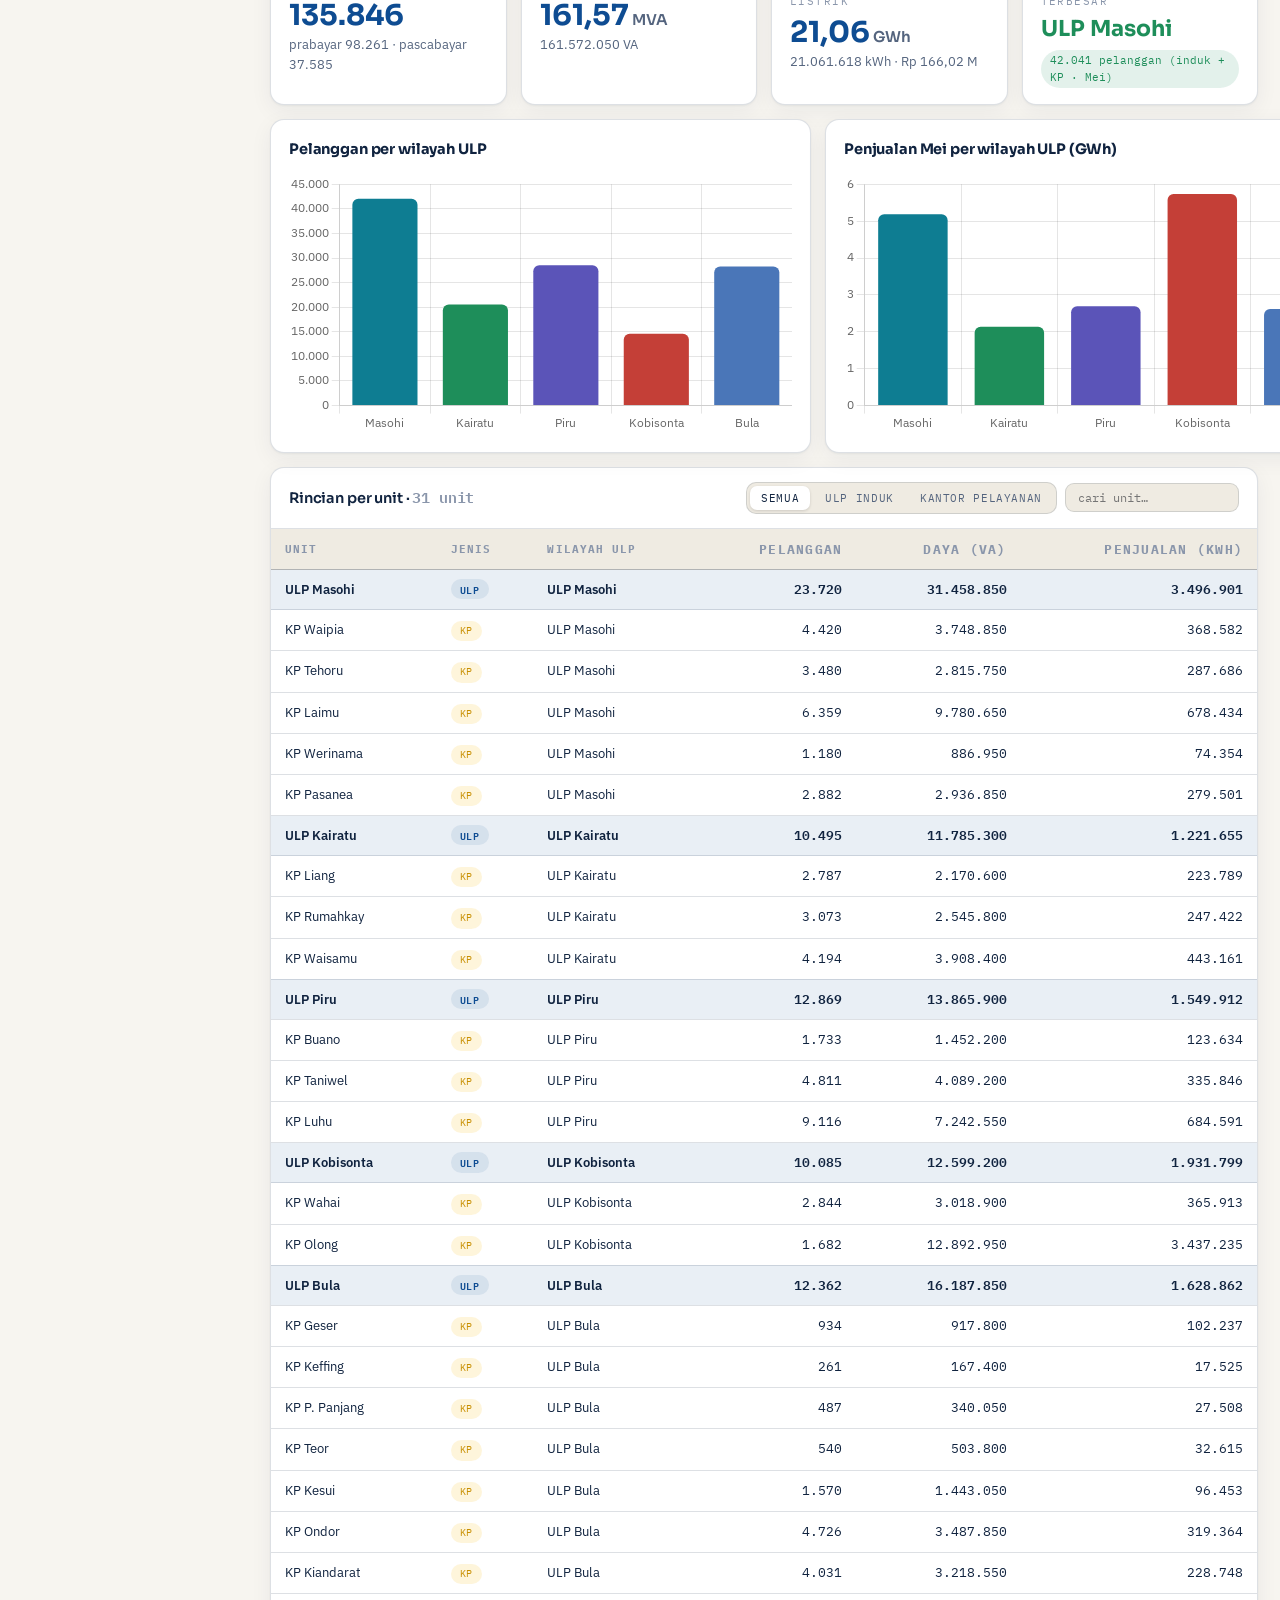
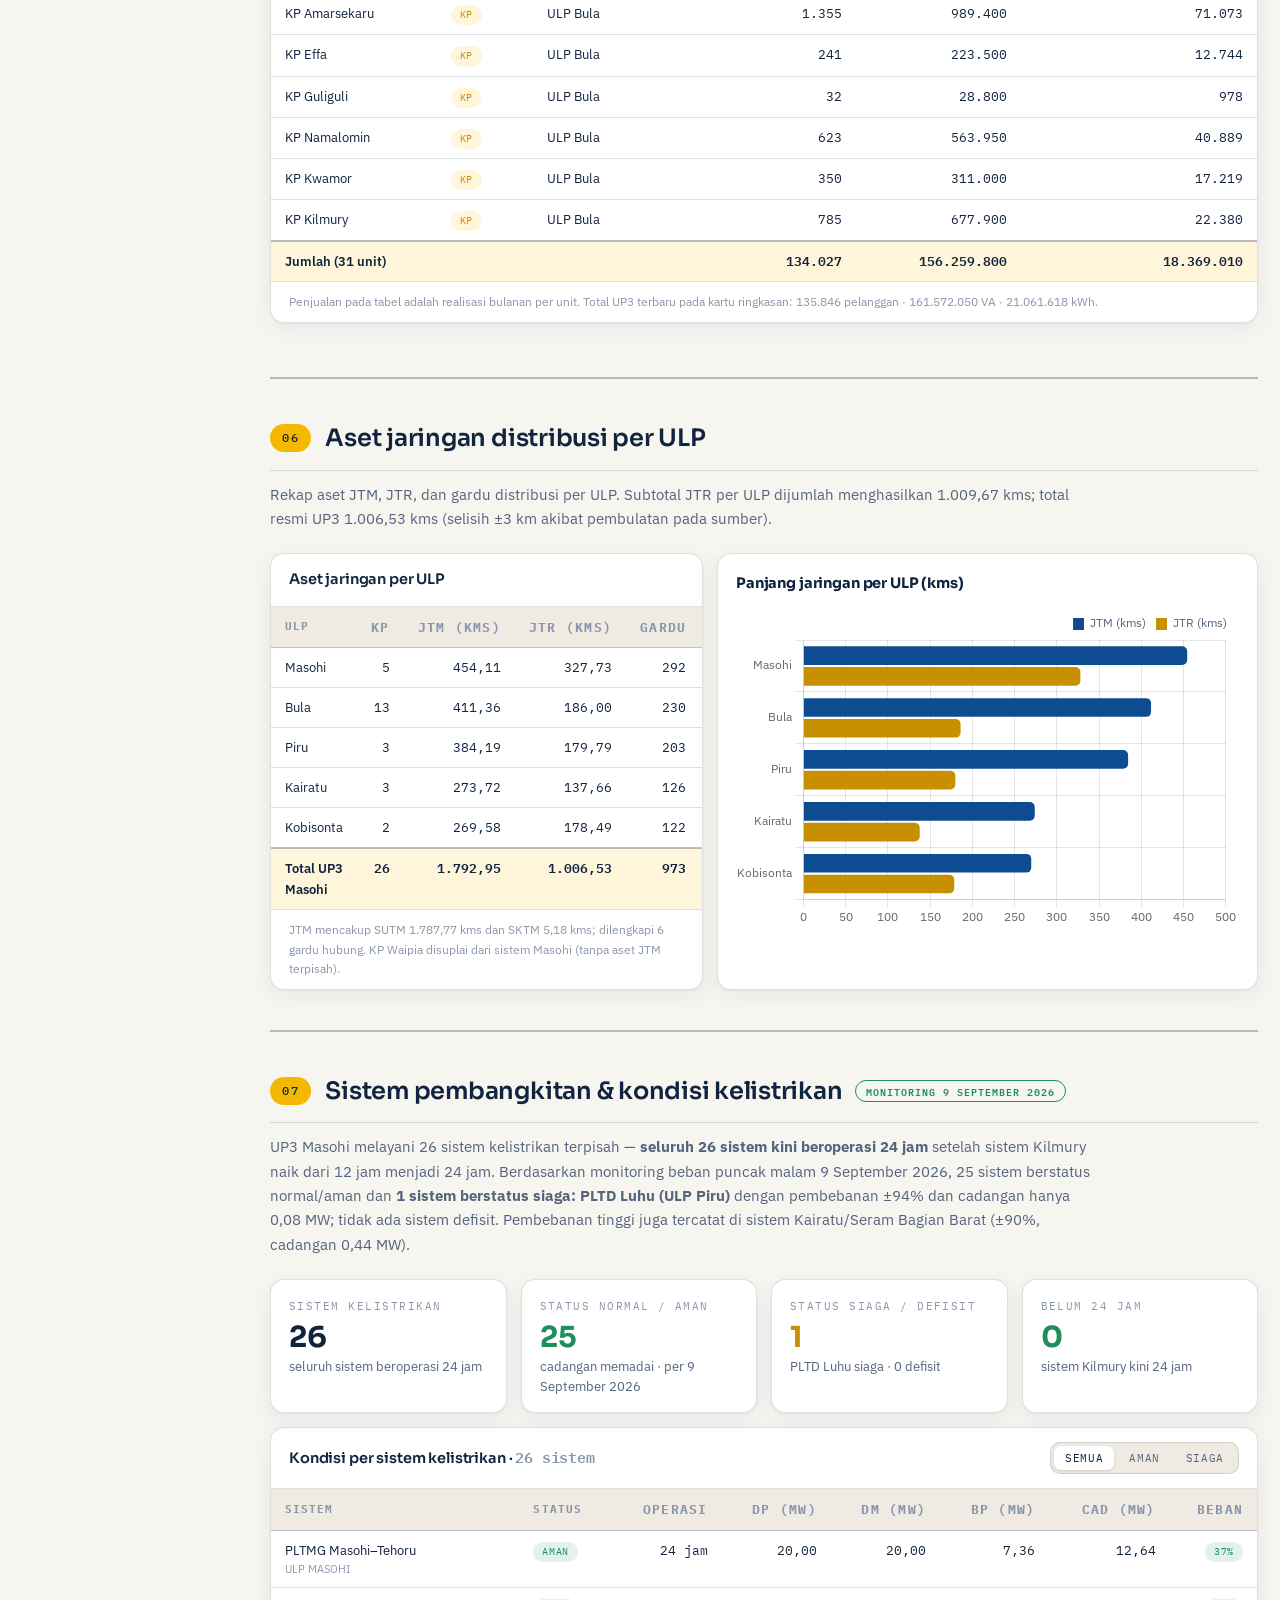
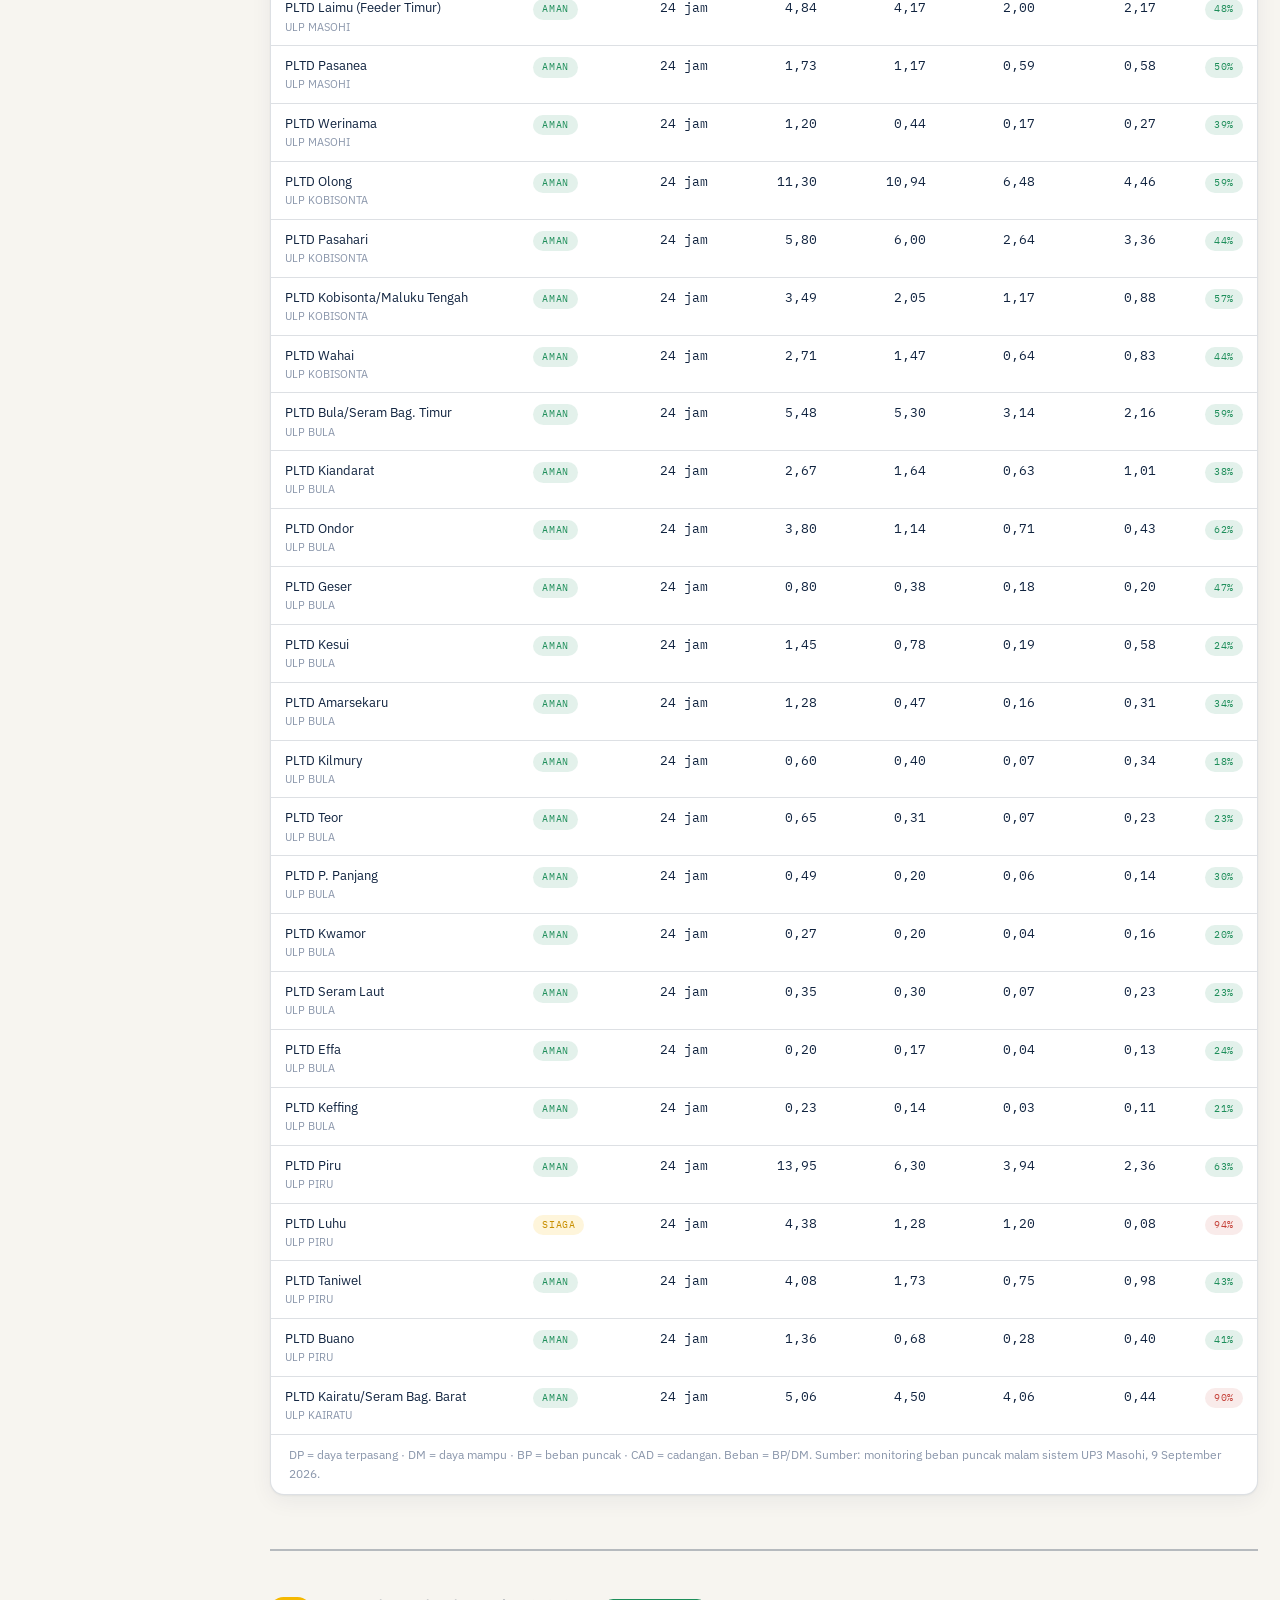
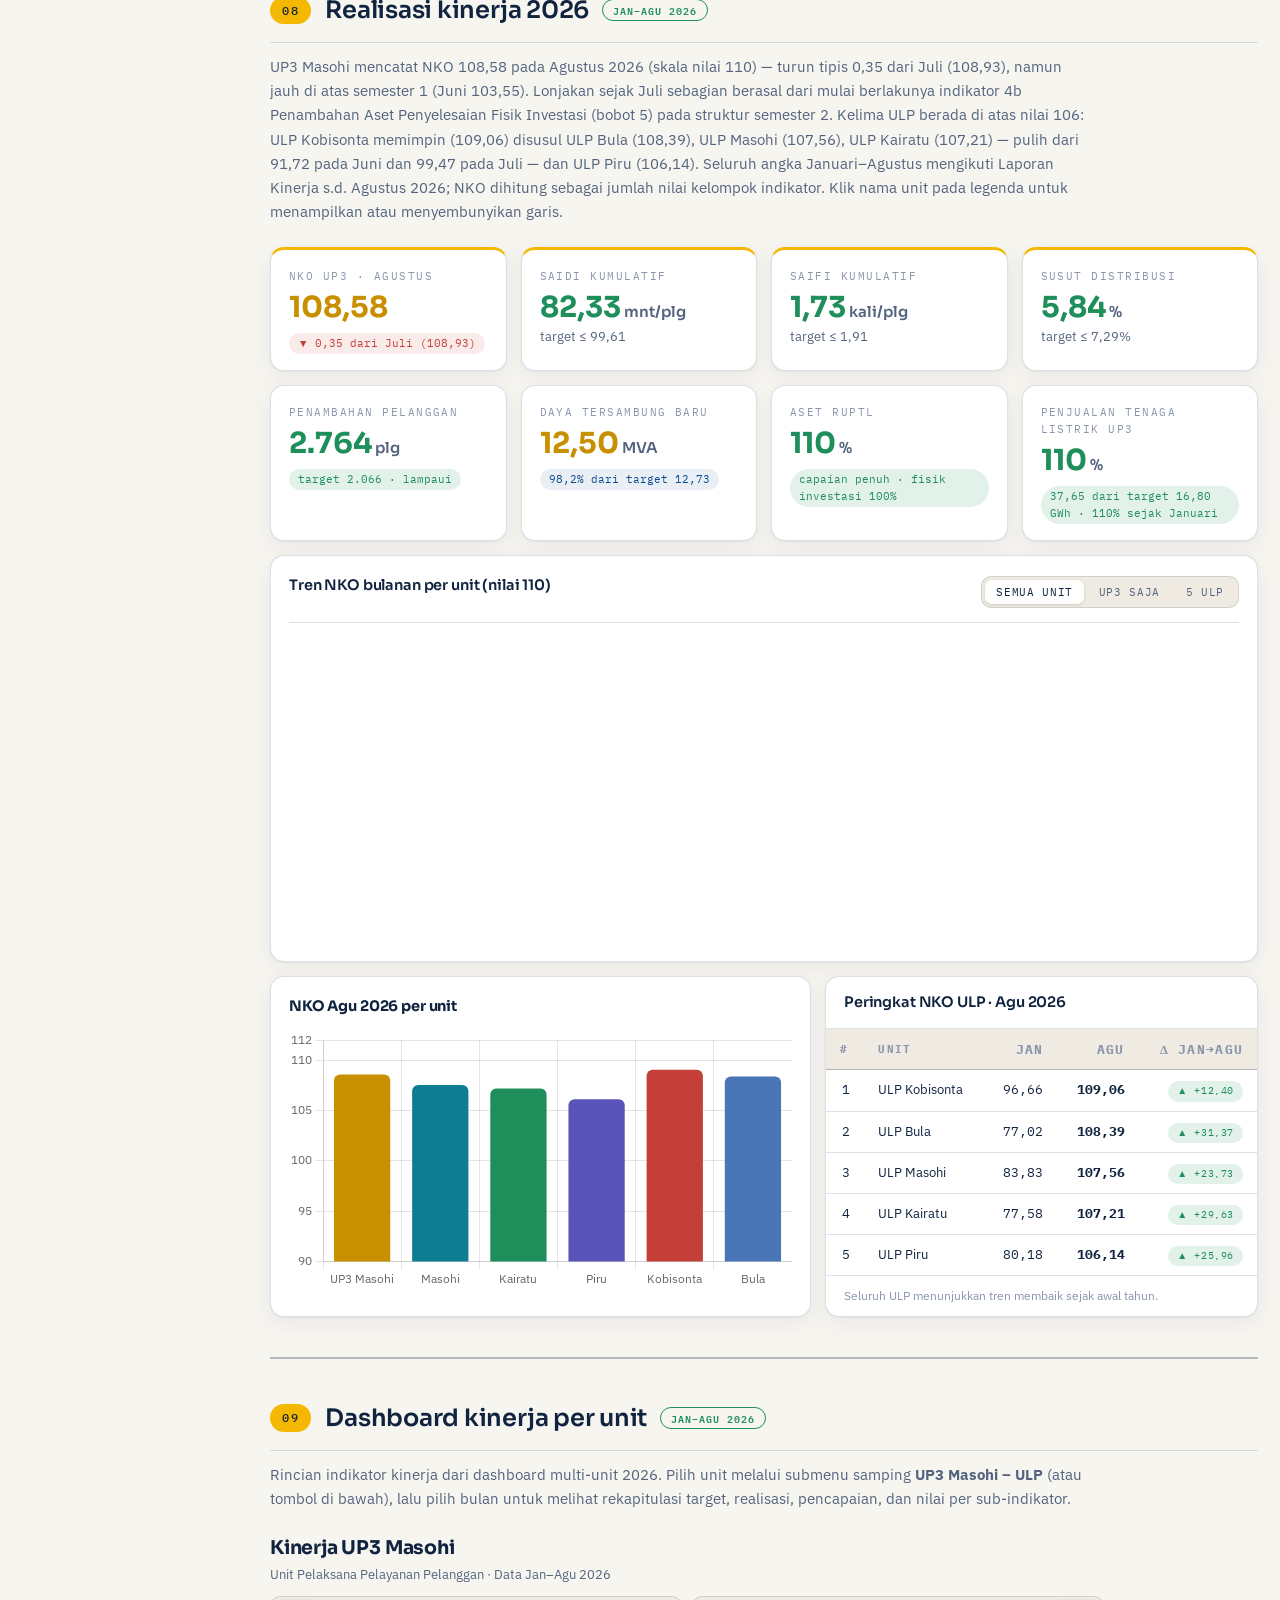
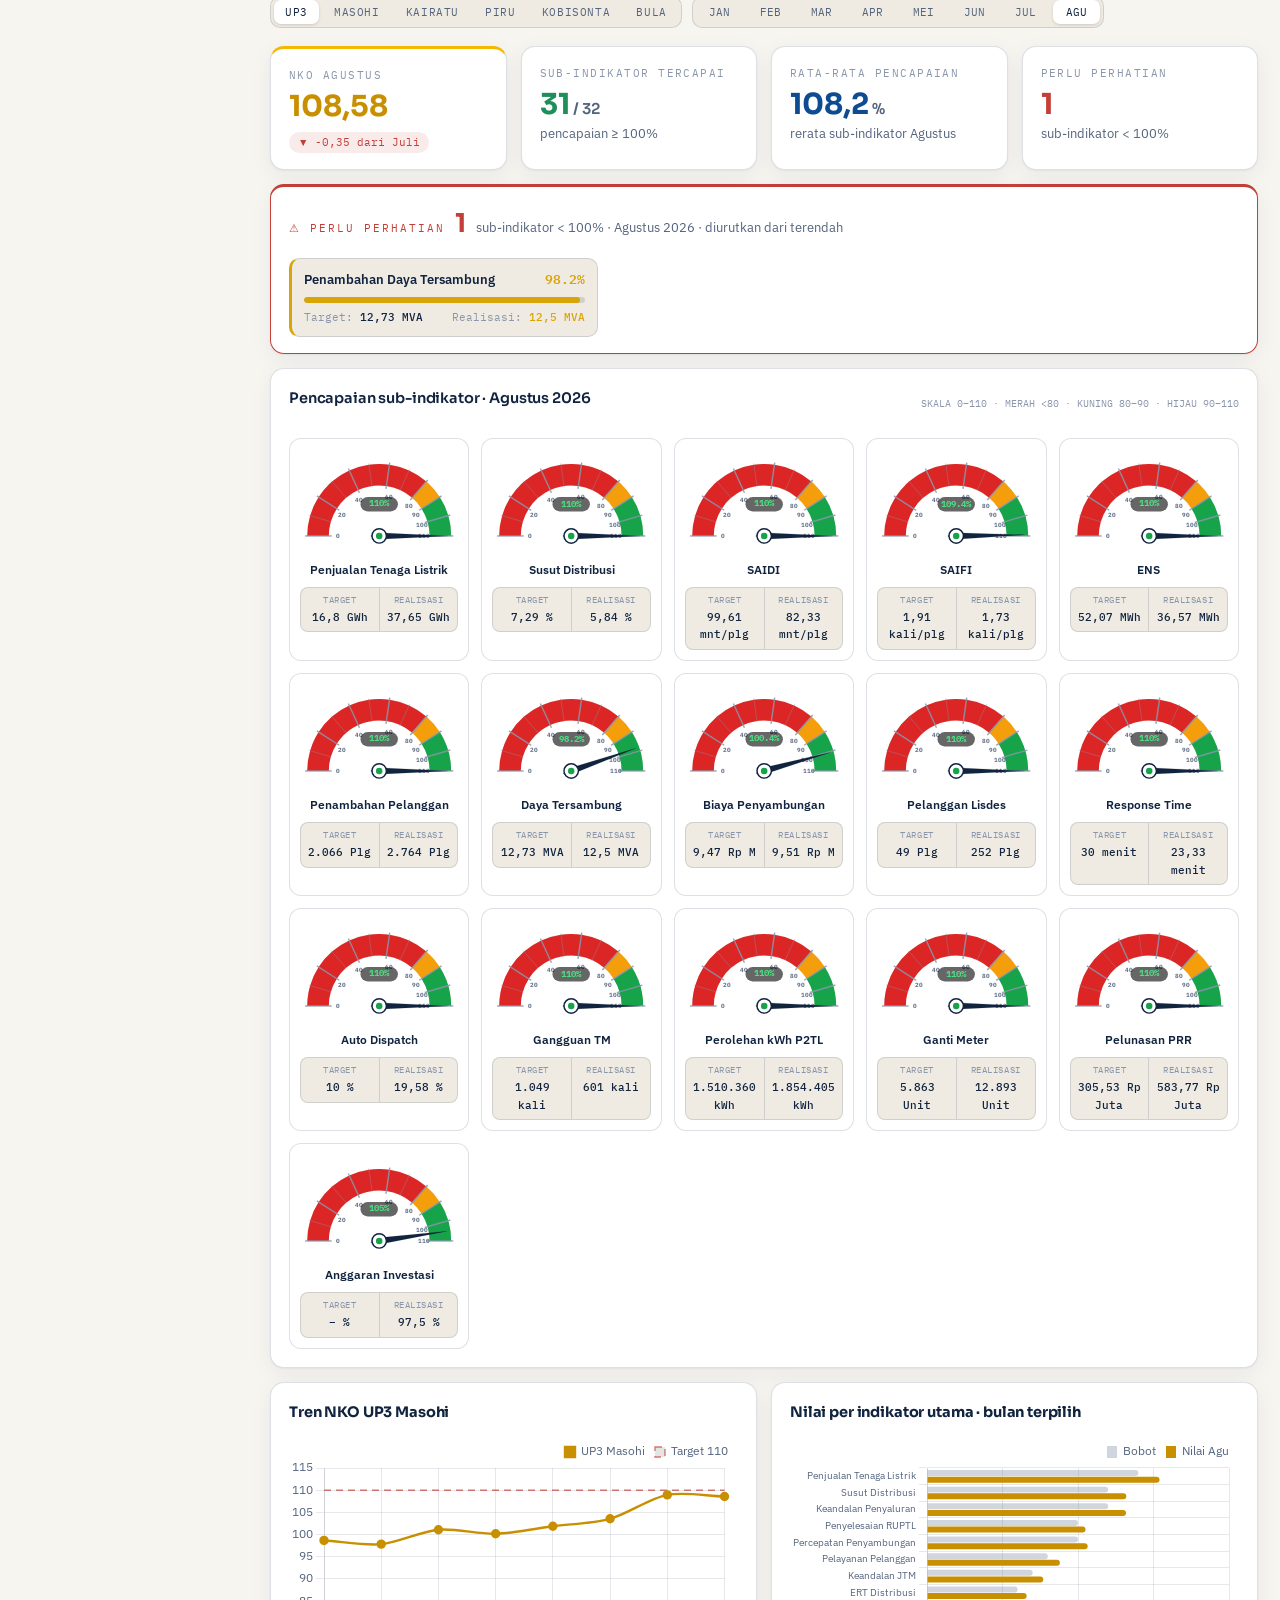
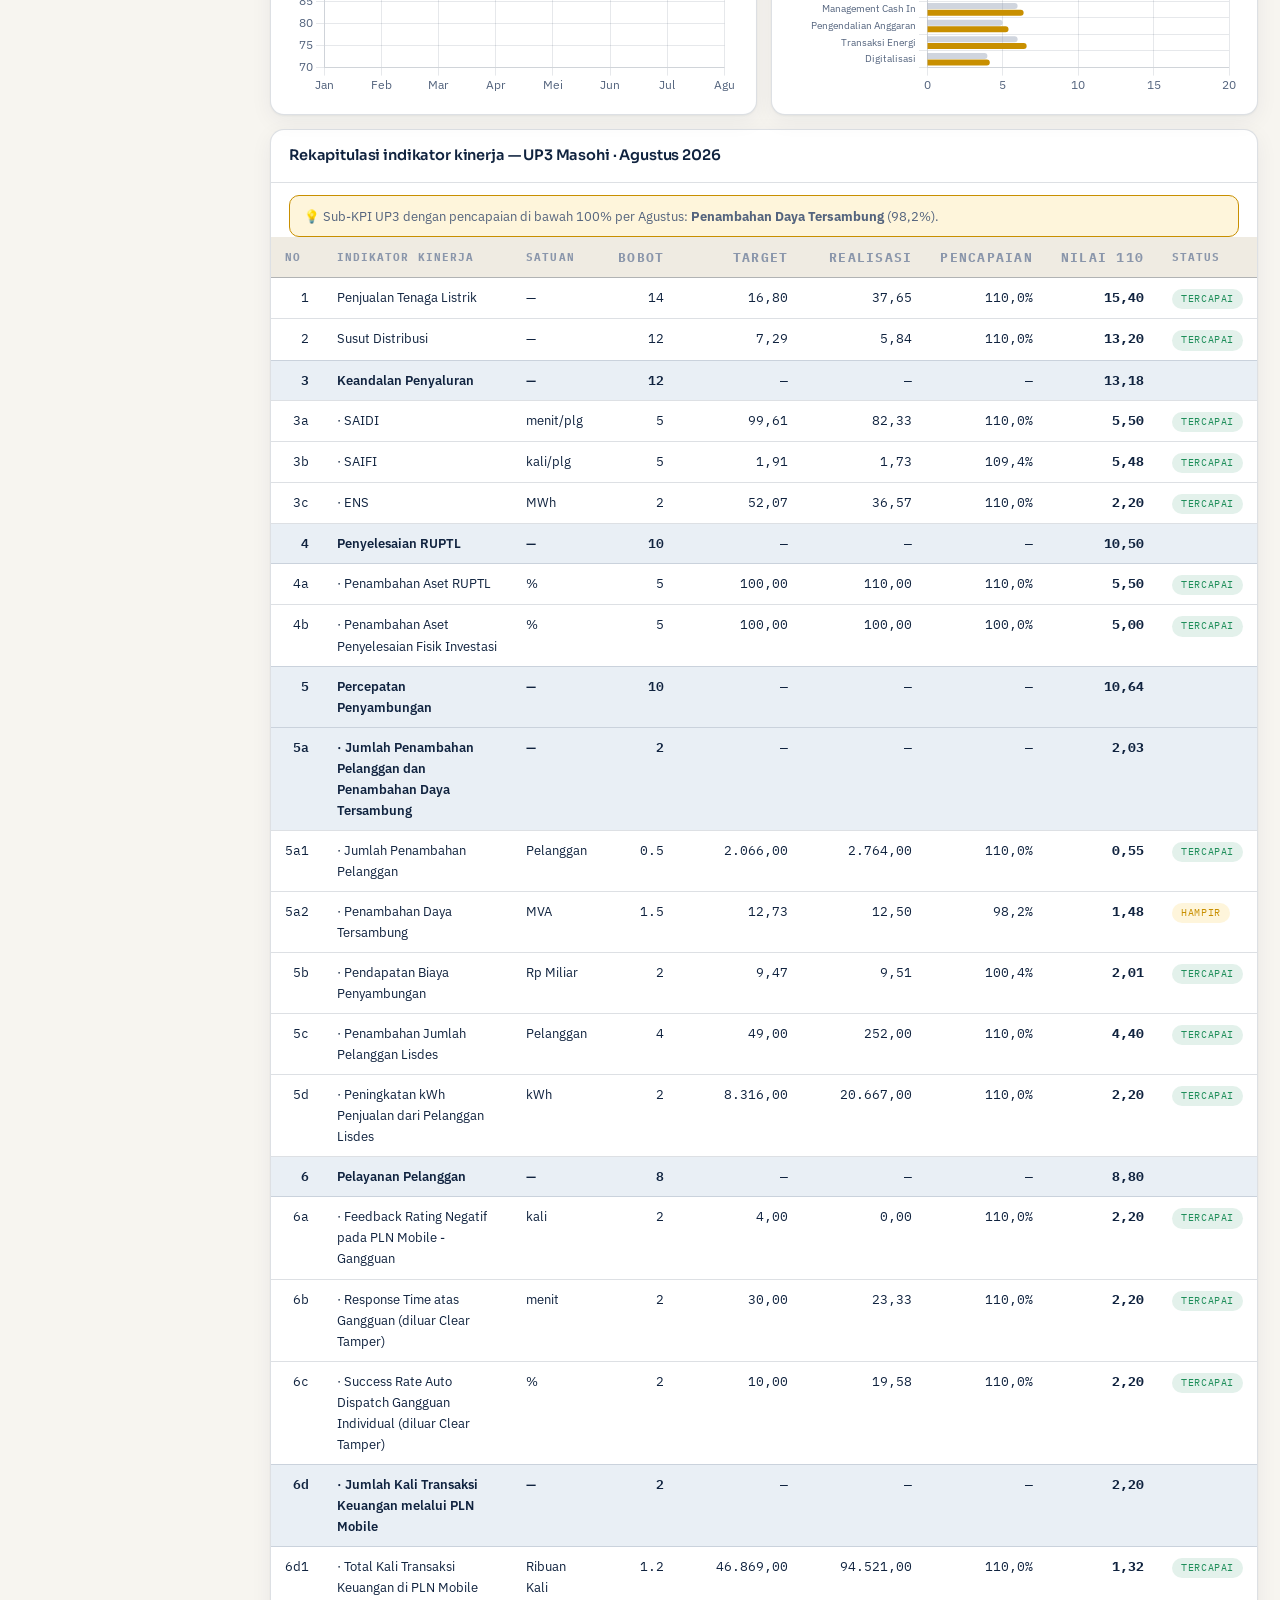
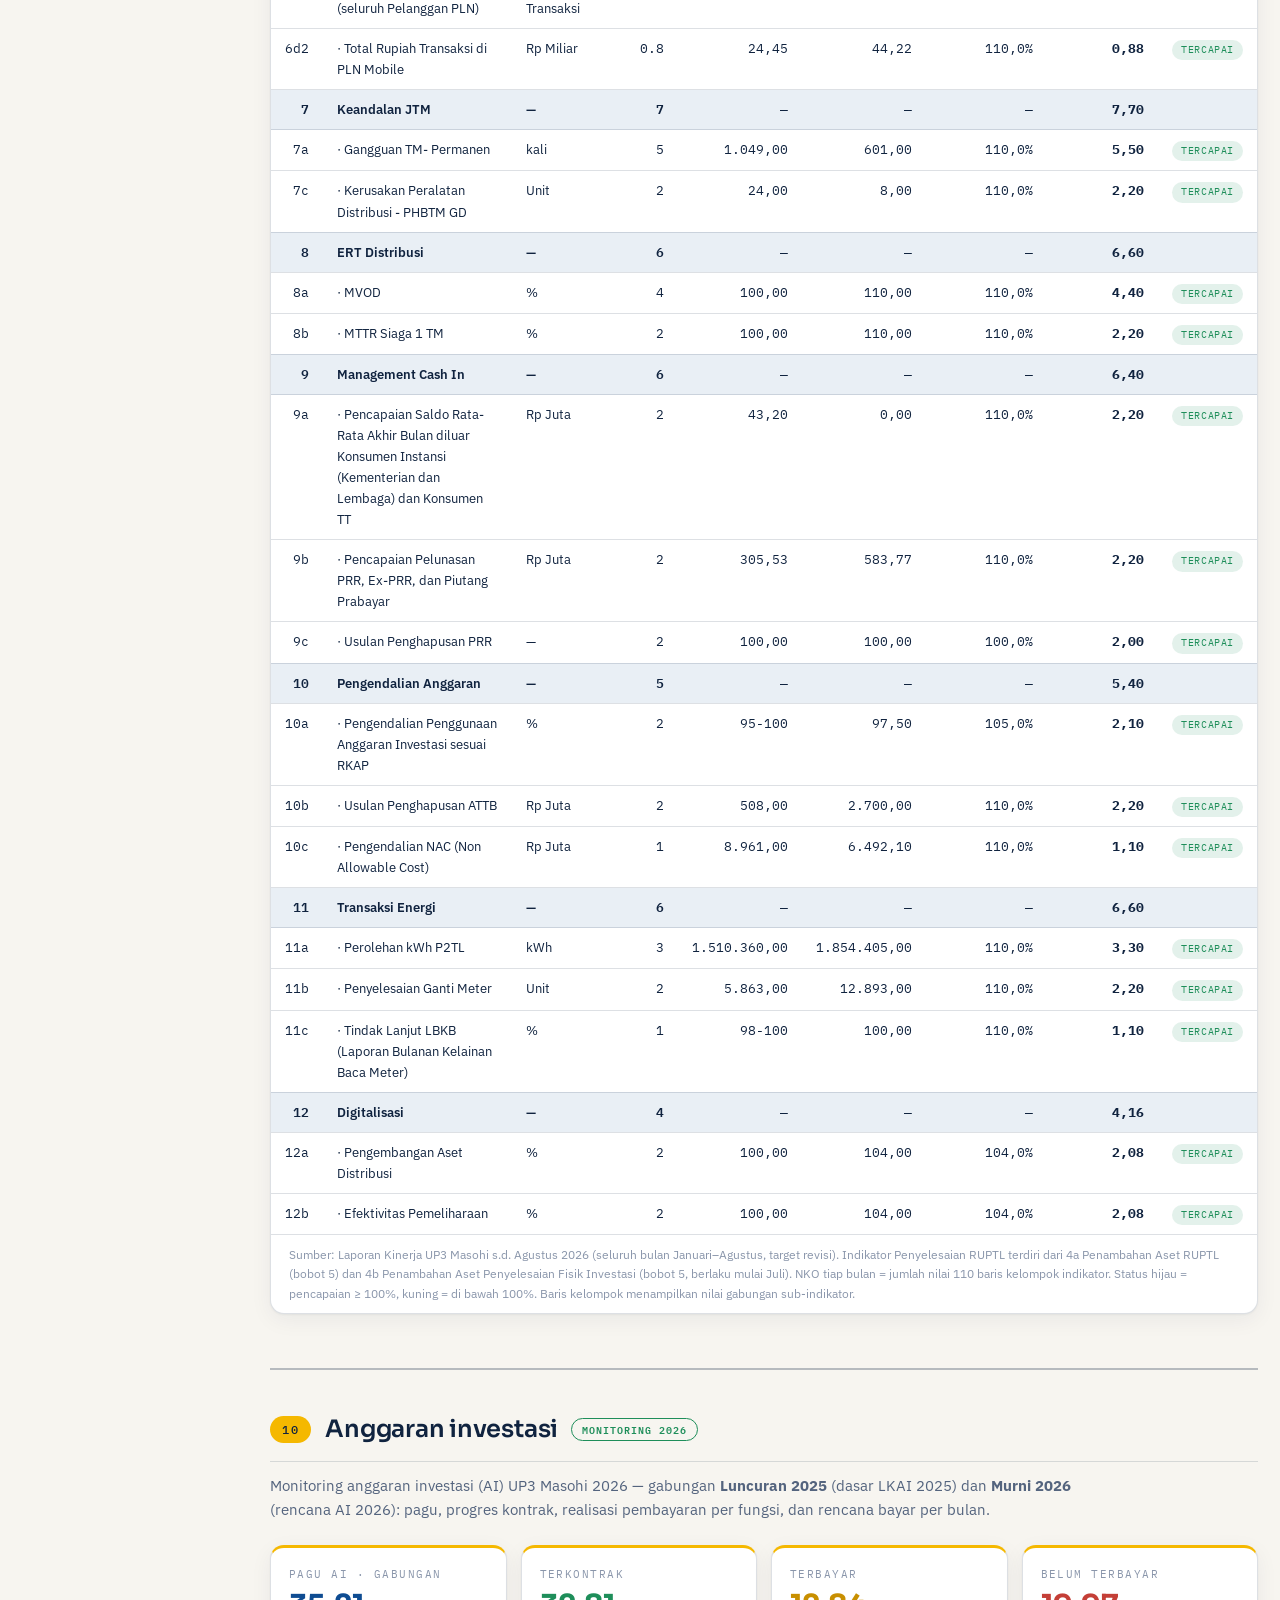
==== commit 1a8f9432: "Bab 10: update anggaran investasi dari monitoring AI terbaru - Luncuran 2025: 13 program terinci (pa" ====
--- a/index.html
+++ b/index.html
@@ -527,7 +527,7 @@
       <thead><tr><th>No PRK</th><th>Sumber</th><th>Fungsi</th><th>Uraian program</th><th class="num">Pagu (Rp)</th><th class="num">Kontrak</th><th class="num">Terkontrak (Rp)</th><th class="num">%</th><th class="num">Terbayar (Rp)</th><th class="num">% Byr</th><th>Status</th></tr></thead>
       <tbody></tbody>
     </table></div>
-    <div class="tbl-note">Baris «No 1–5 · rekap» Luncuran 2025 adalah gabungan lima program yang rinciannya belum dilampirkan — totalnya tetap sesuai rekap resmi. Status: <b>LUNAS</b> = terbayar ≥ 99% terkontrak · <b>BERJALAN</b> = sebagian terbayar · <b>KONTRAK</b> = belum ada pembayaran.</div>
+    <div class="tbl-note">Sumber: monitoring anggaran investasi UP3 Masohi 2026 (13 program Luncuran 2025 · 9 program Murni 2026). Rekap per sumber dan per fungsi dihitung dari seluruh baris program. Status: <b>LUNAS</b> = terbayar ≥ 99% terkontrak · <b>BERJALAN</b> = sebagian terbayar · <b>KONTRAK</b> = belum ada pembayaran.</div>
   </div>
 </section>
 
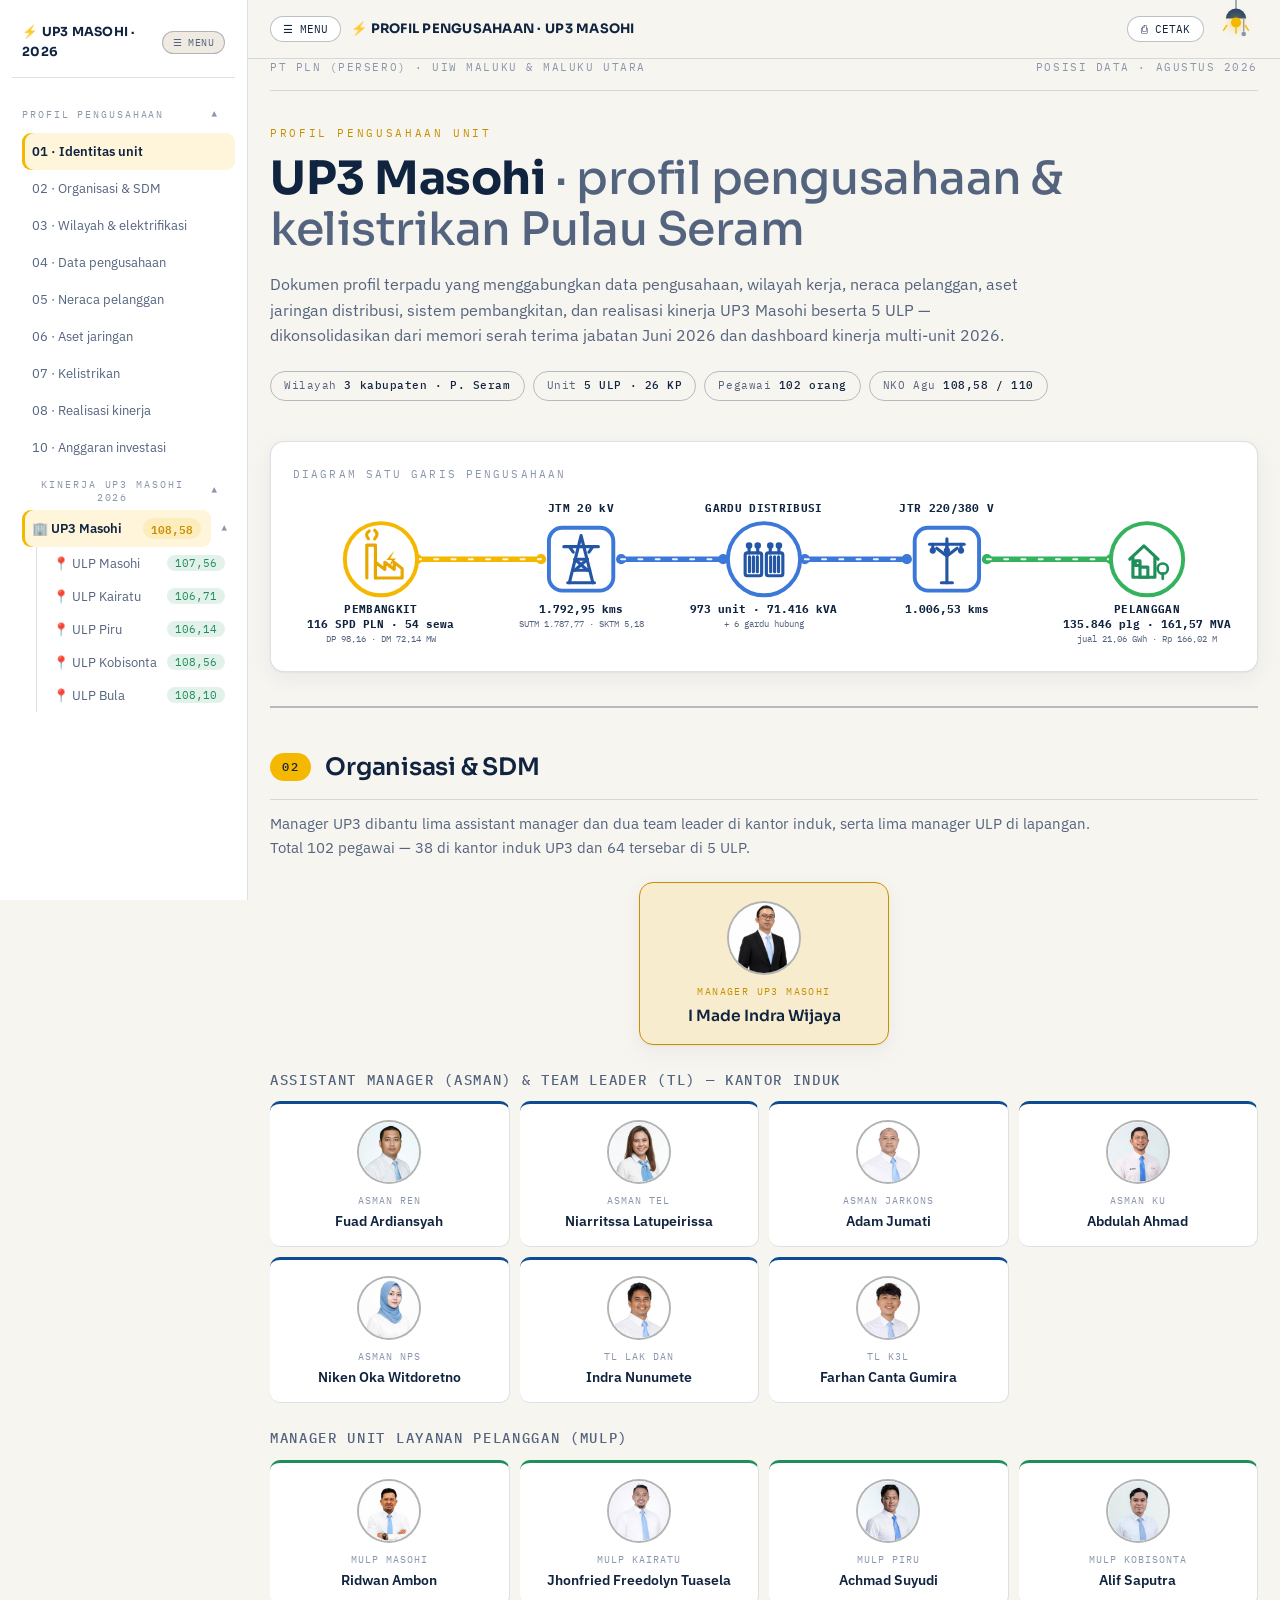
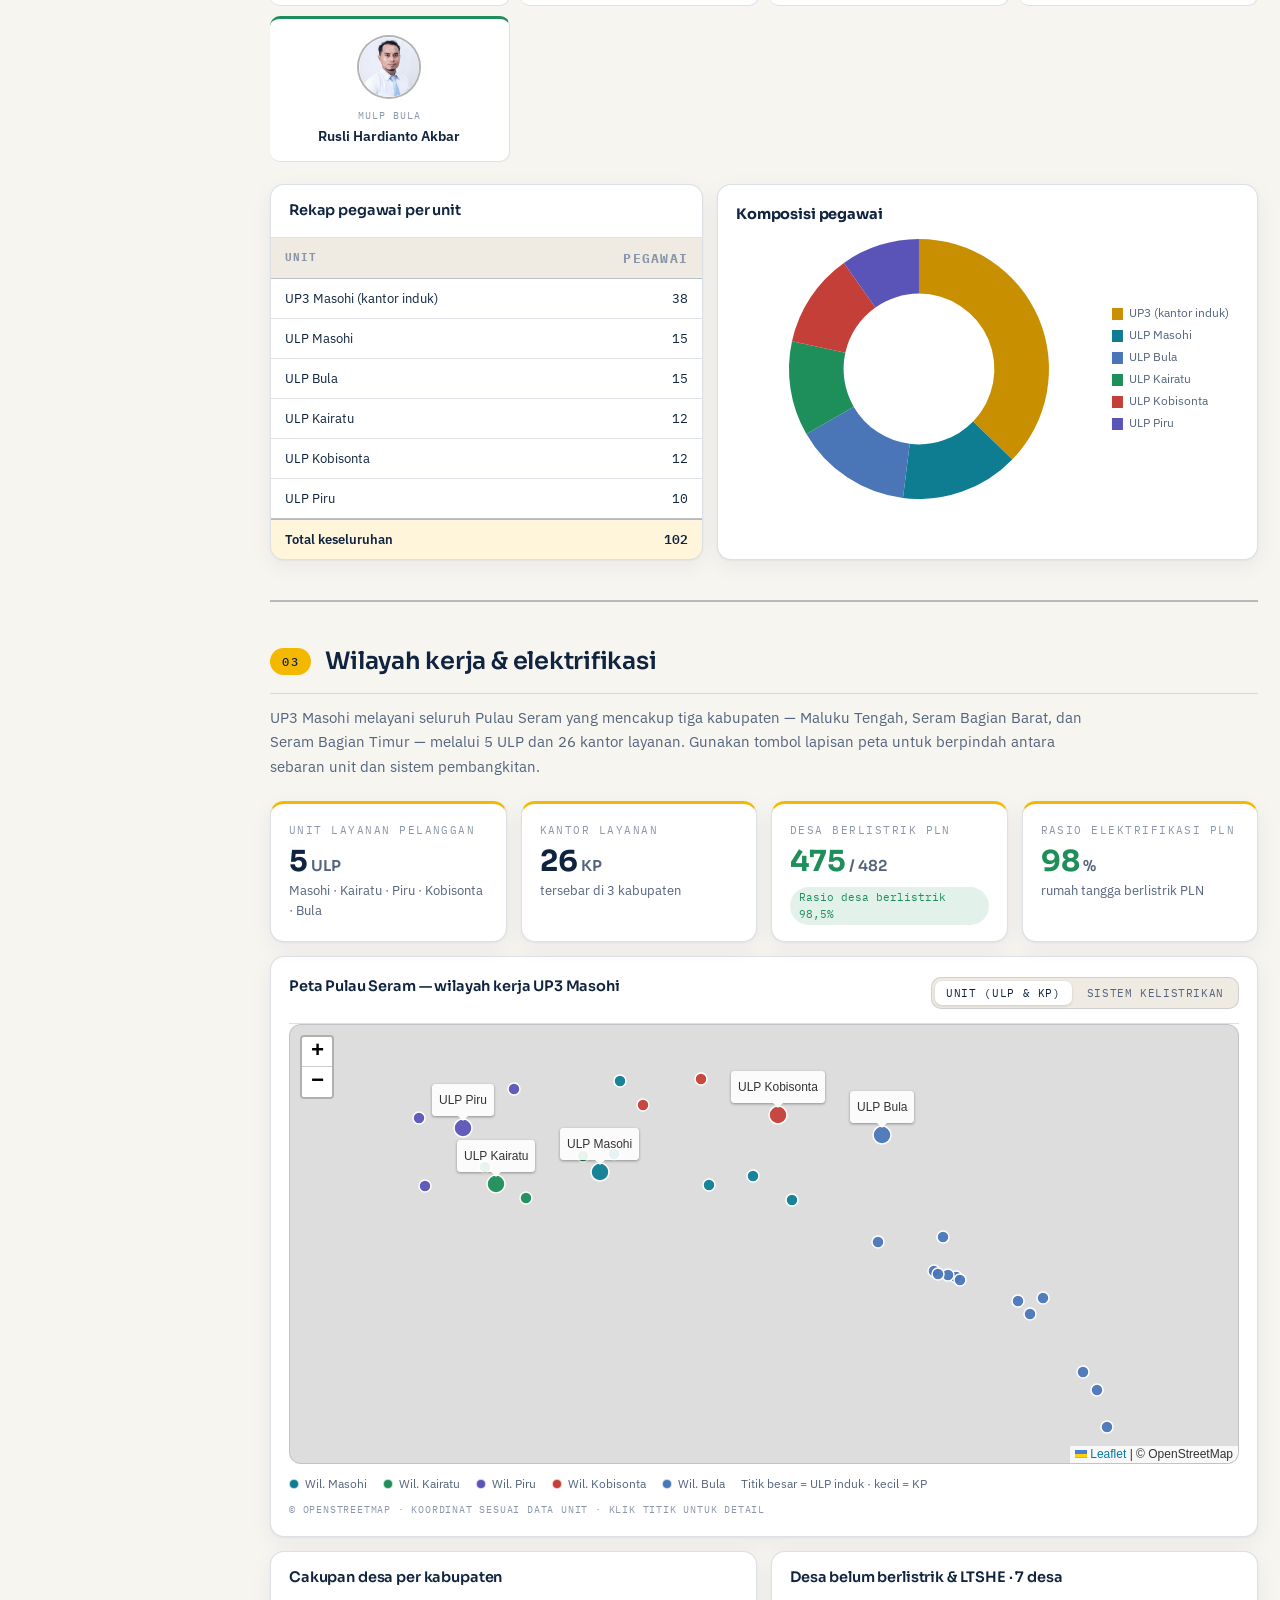
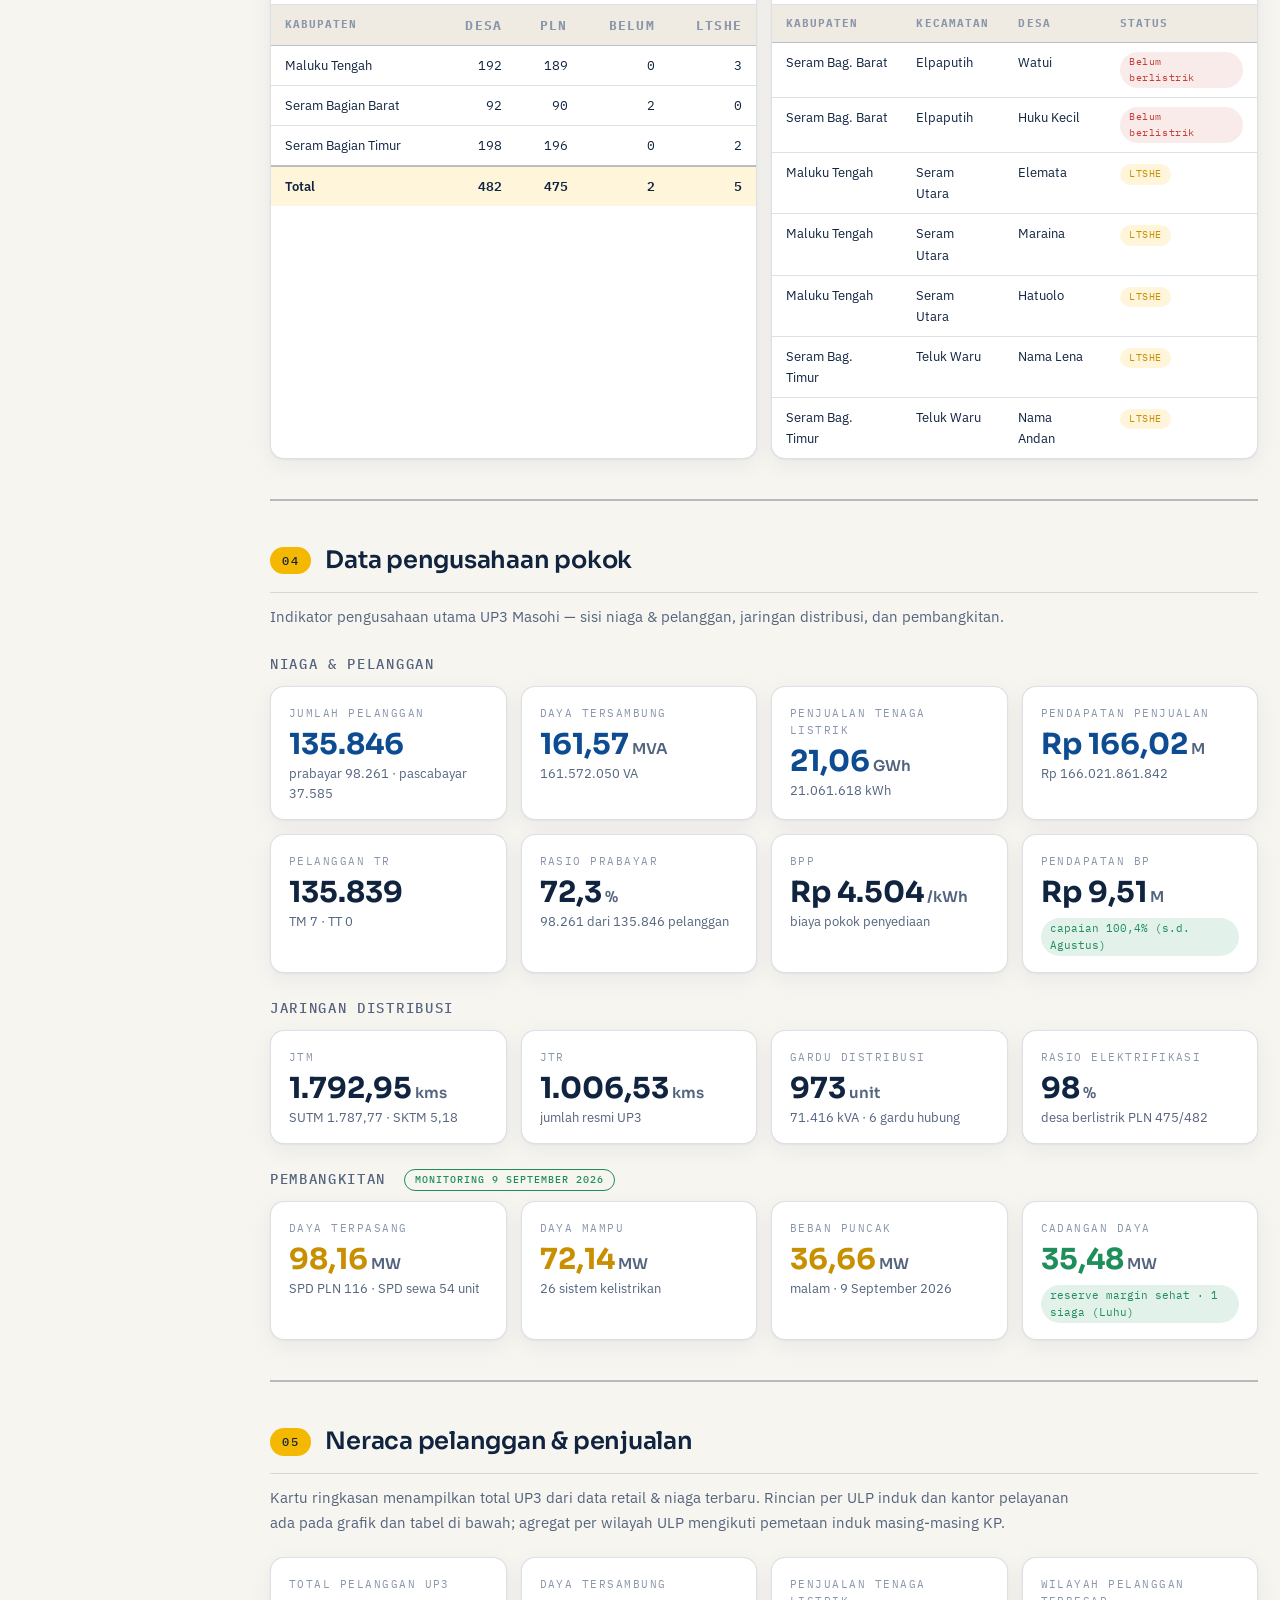
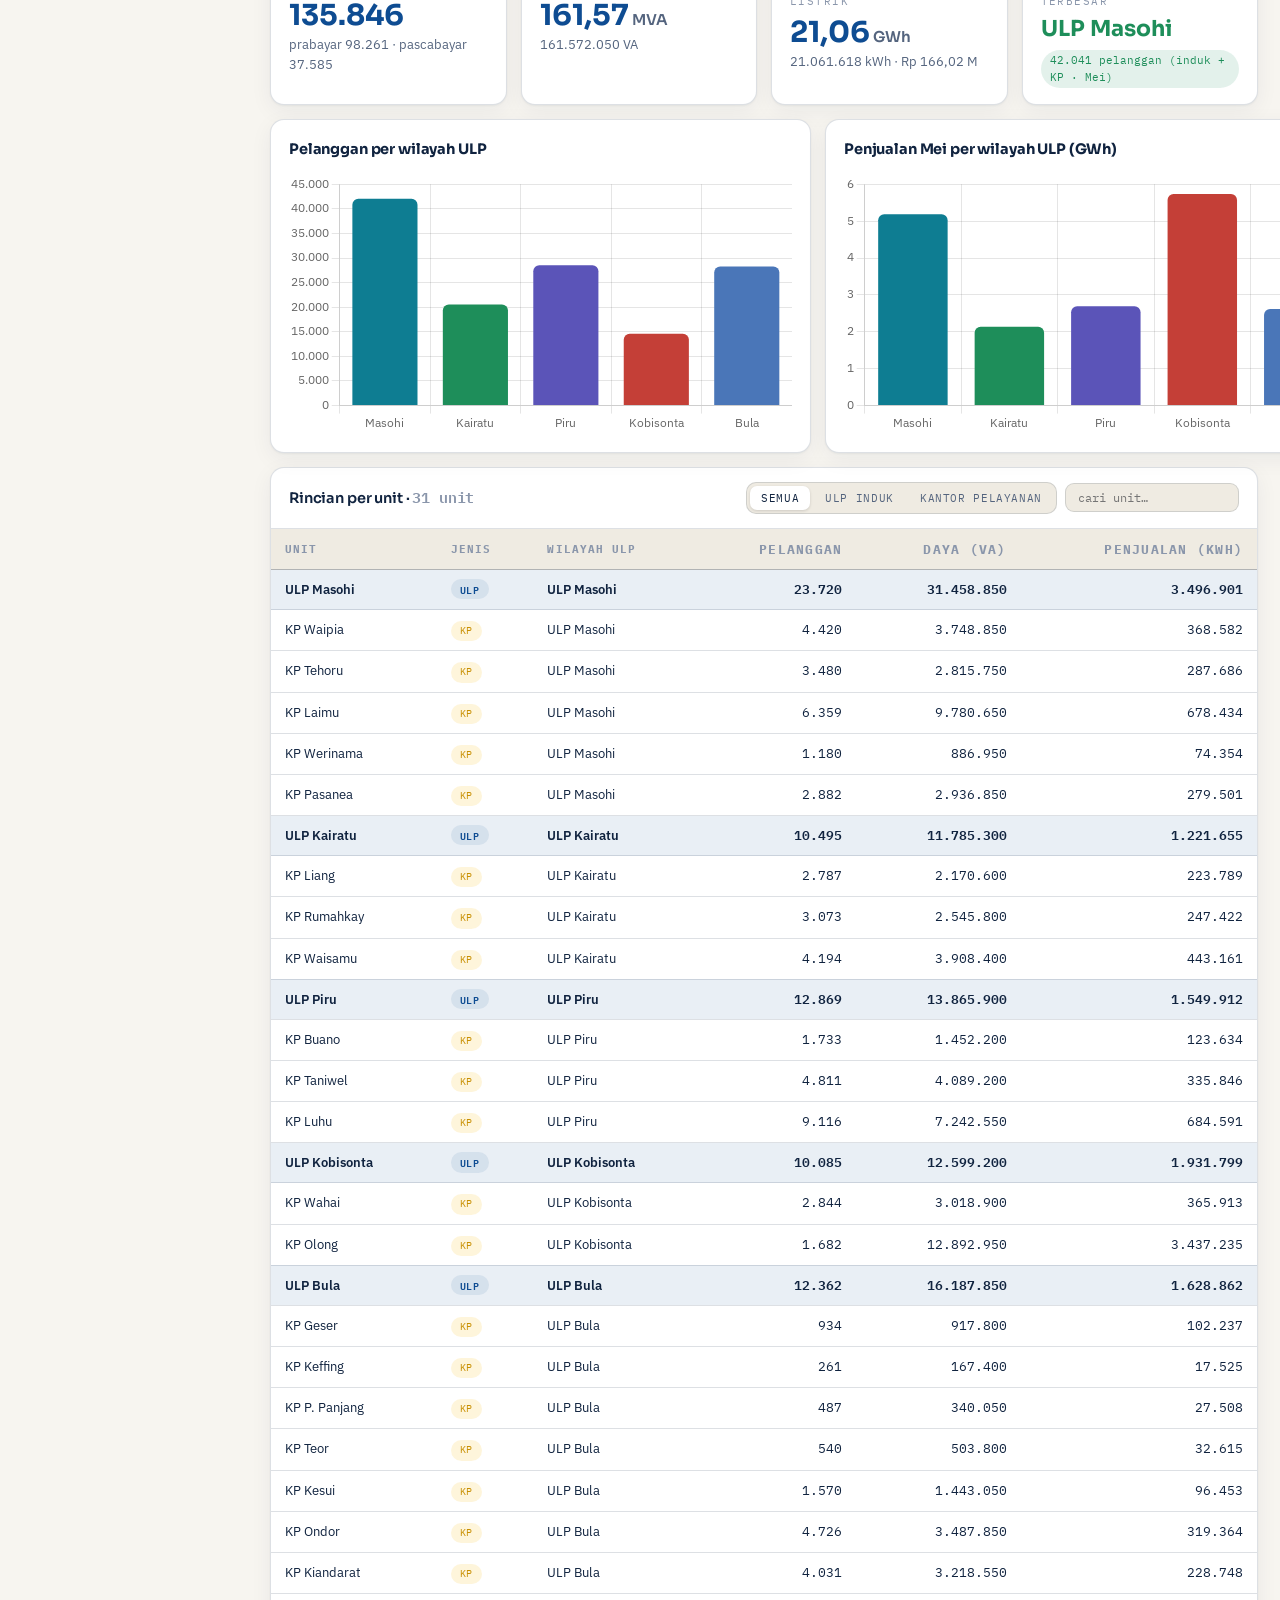
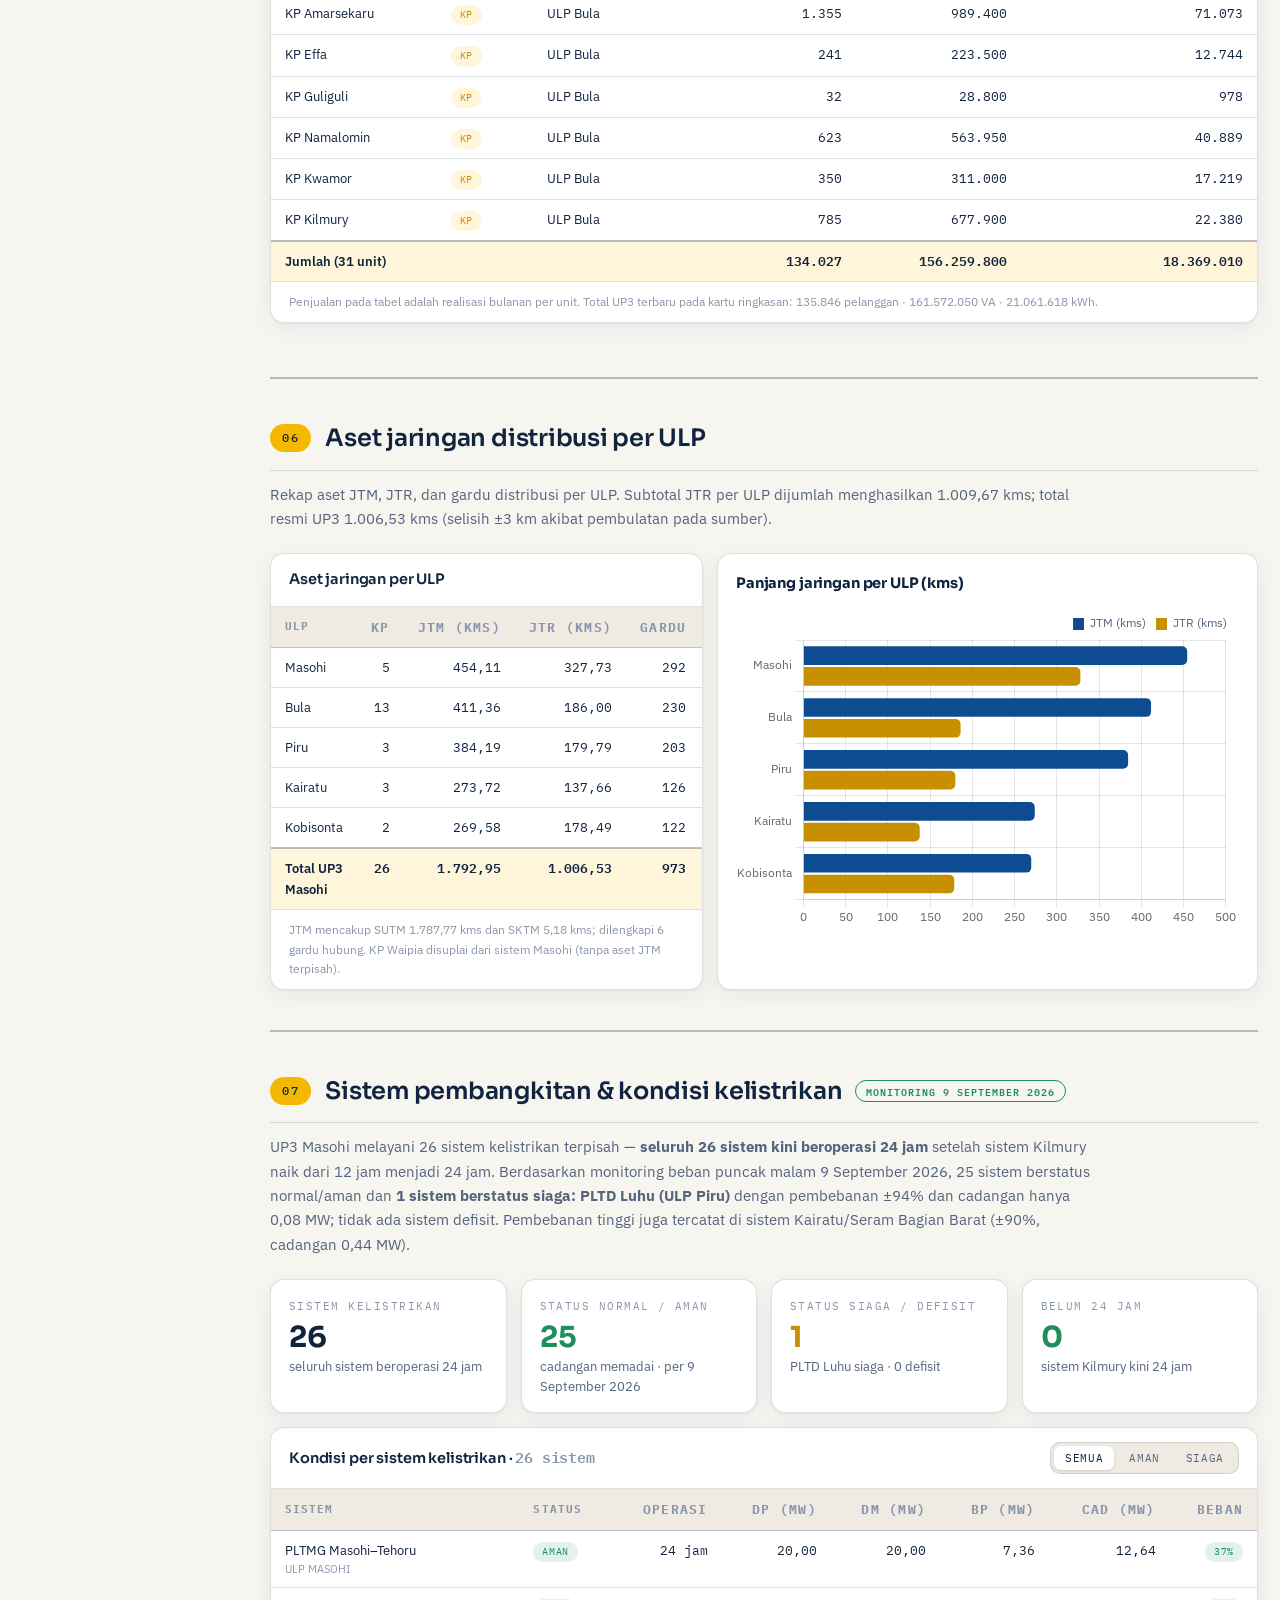
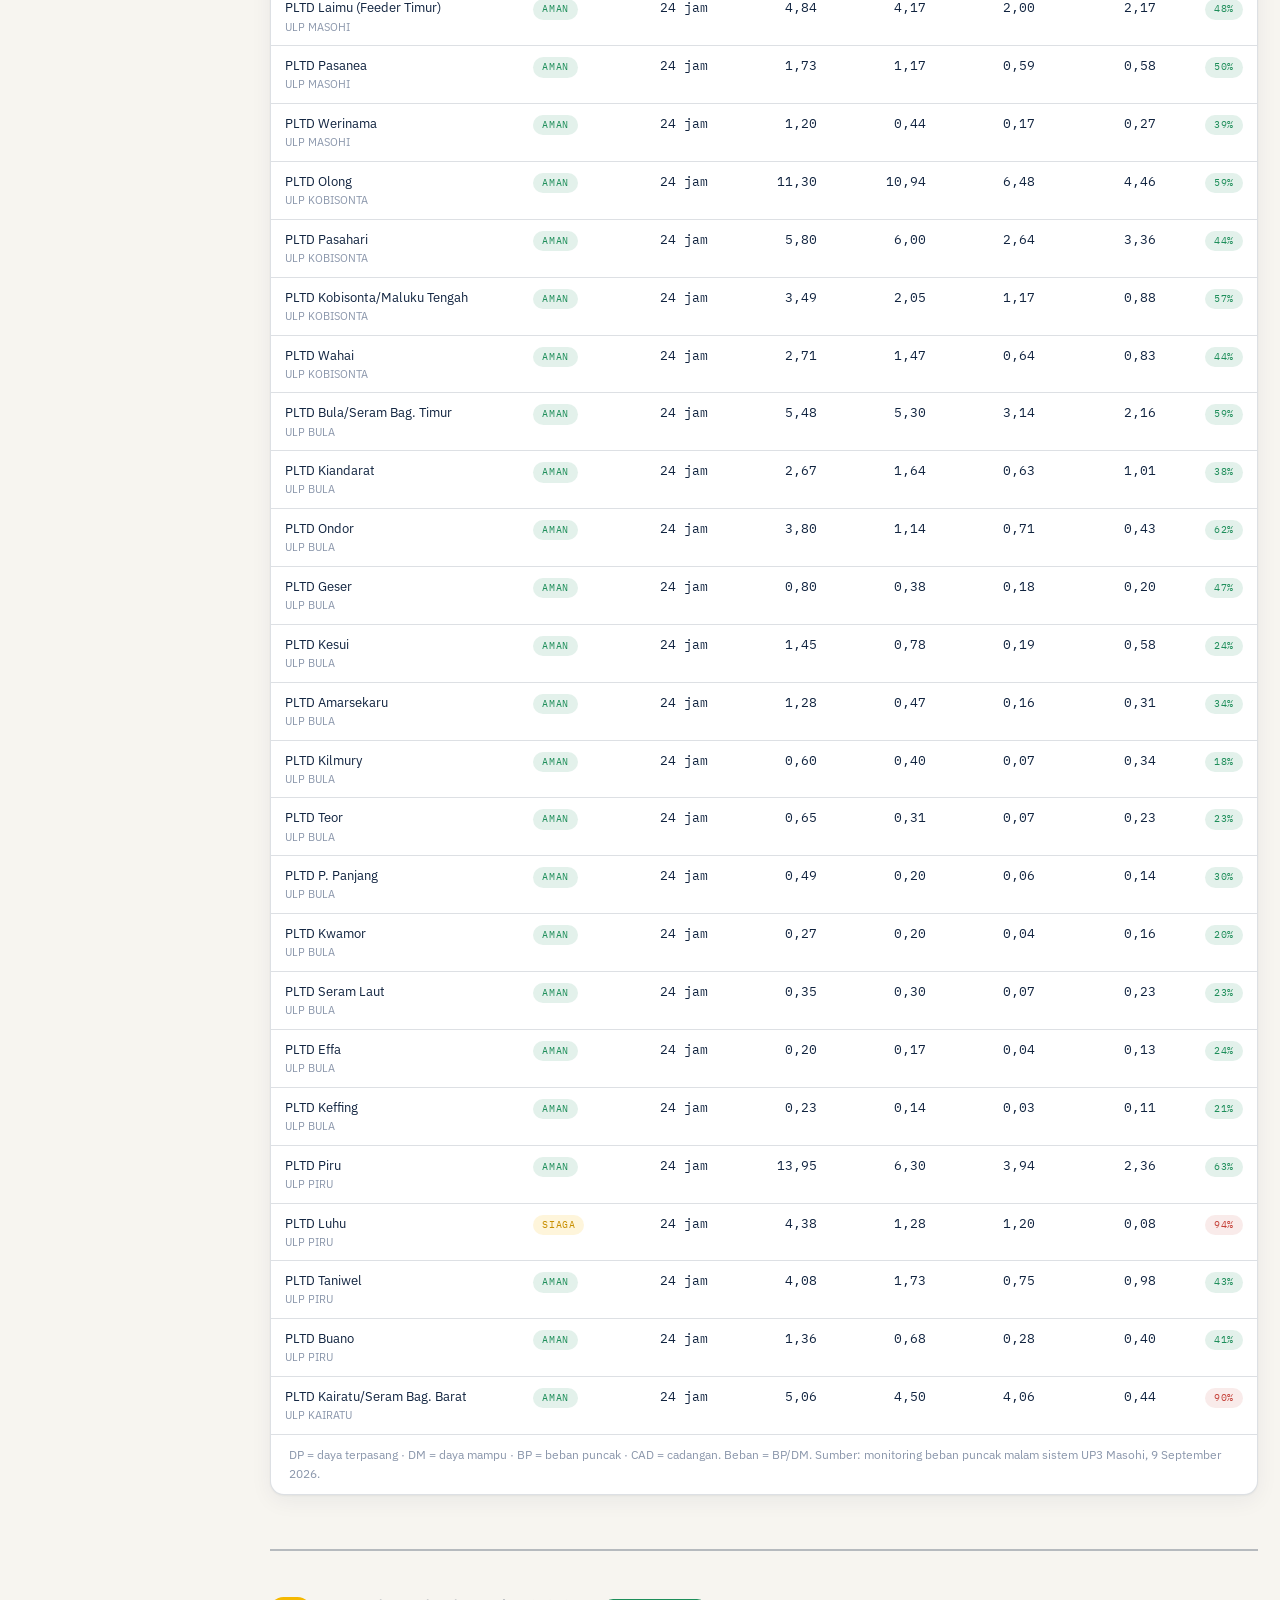
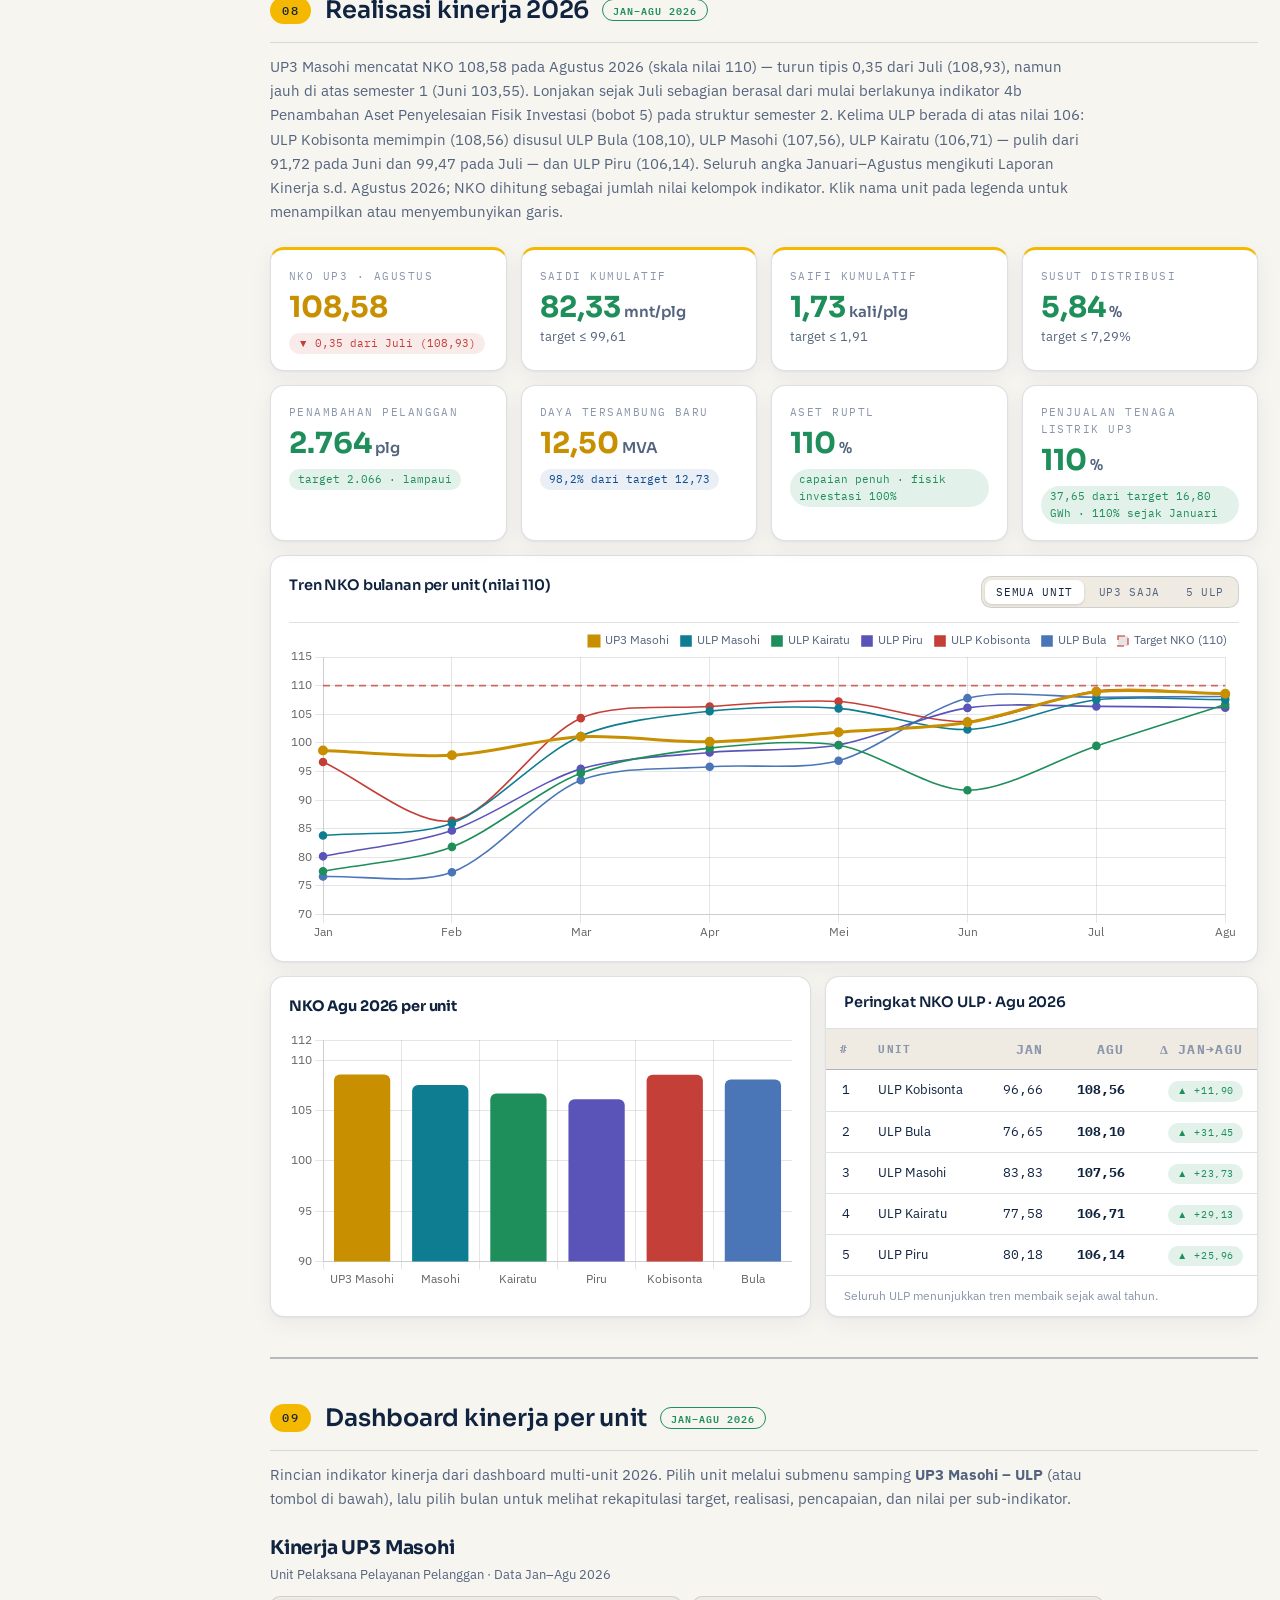
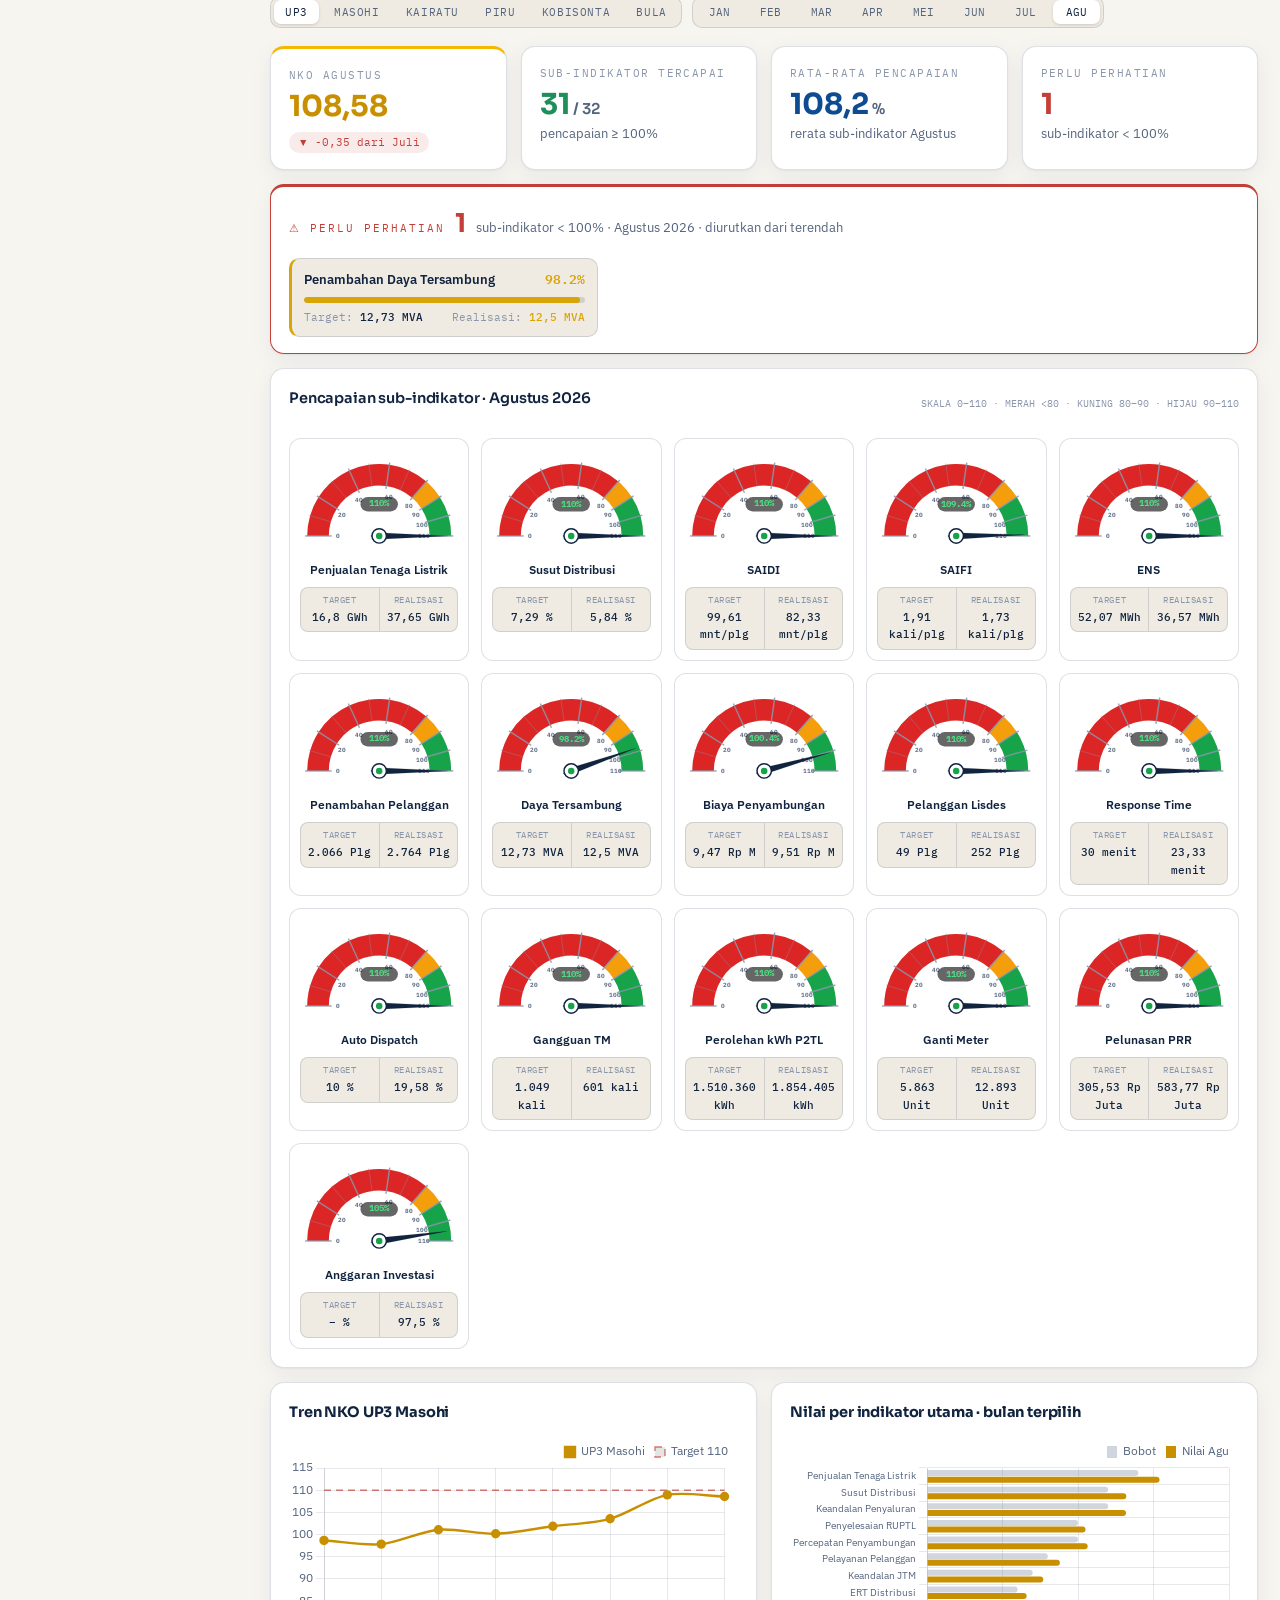
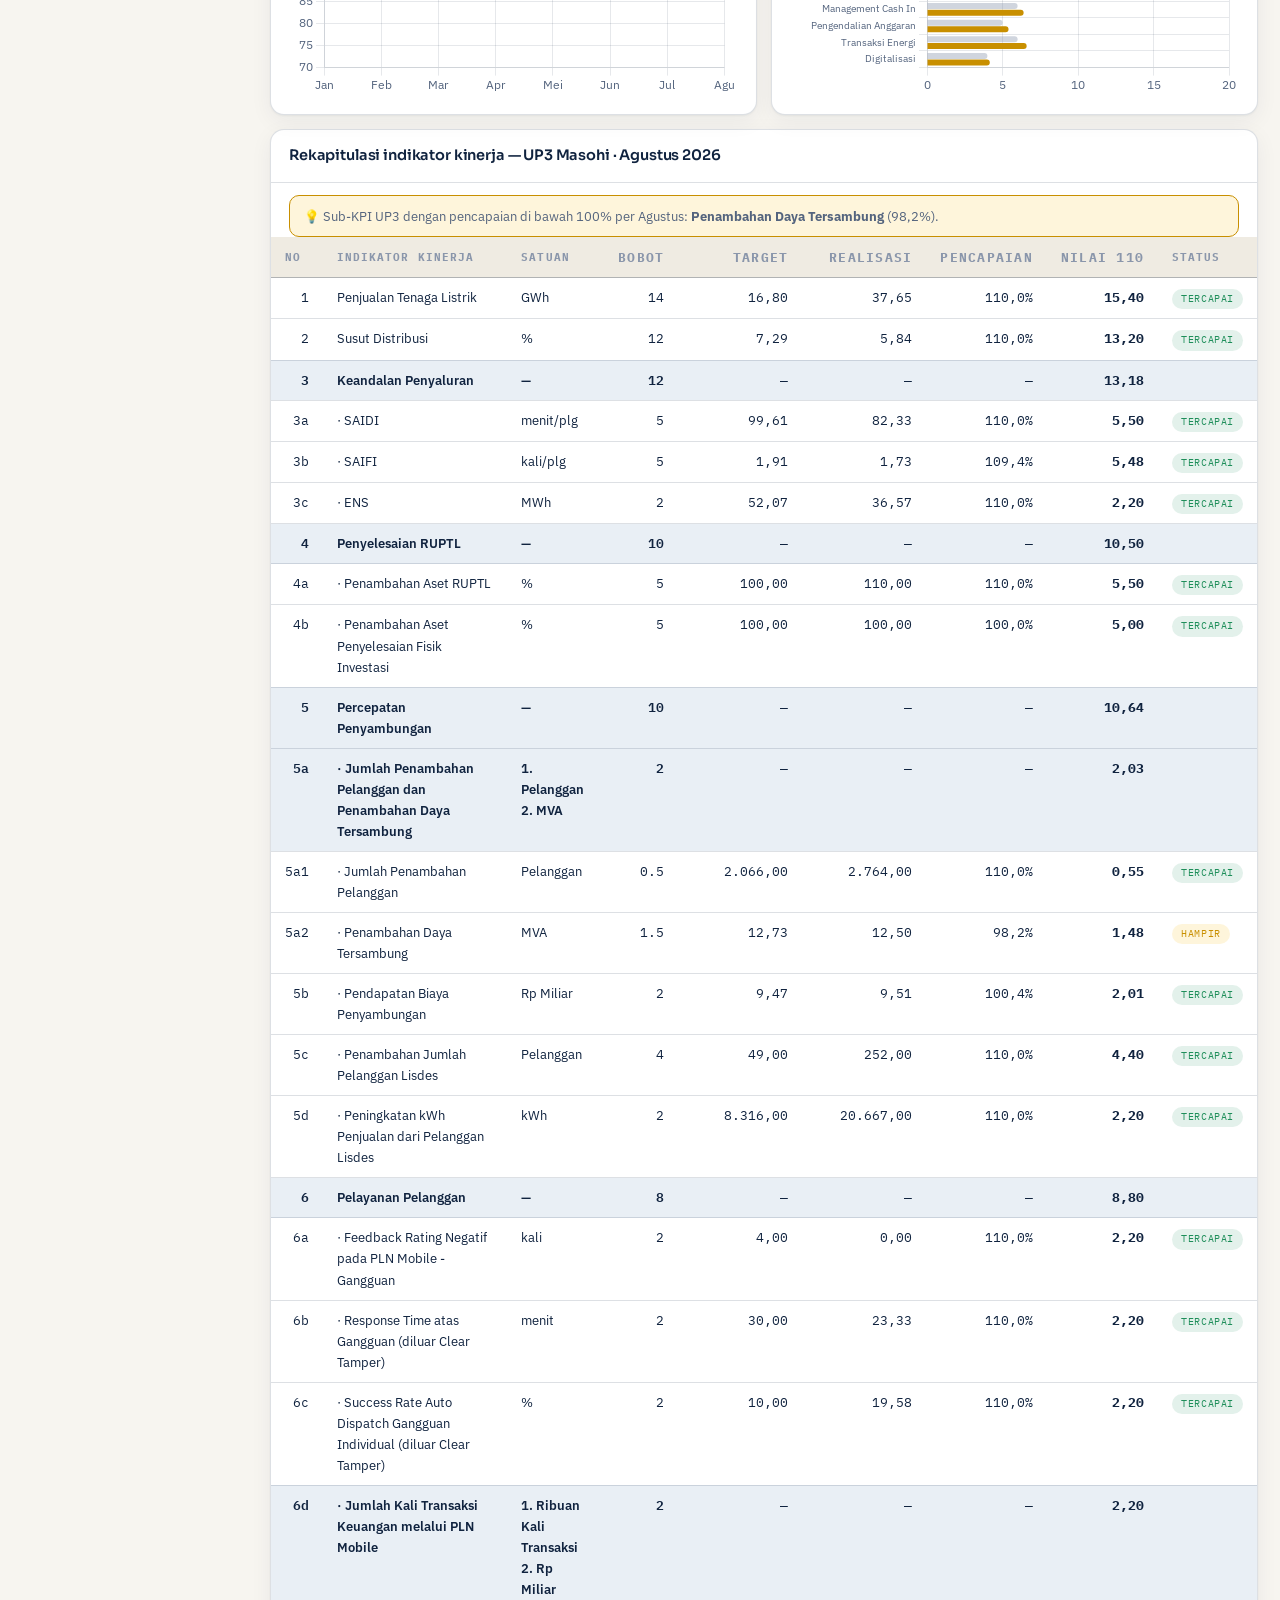
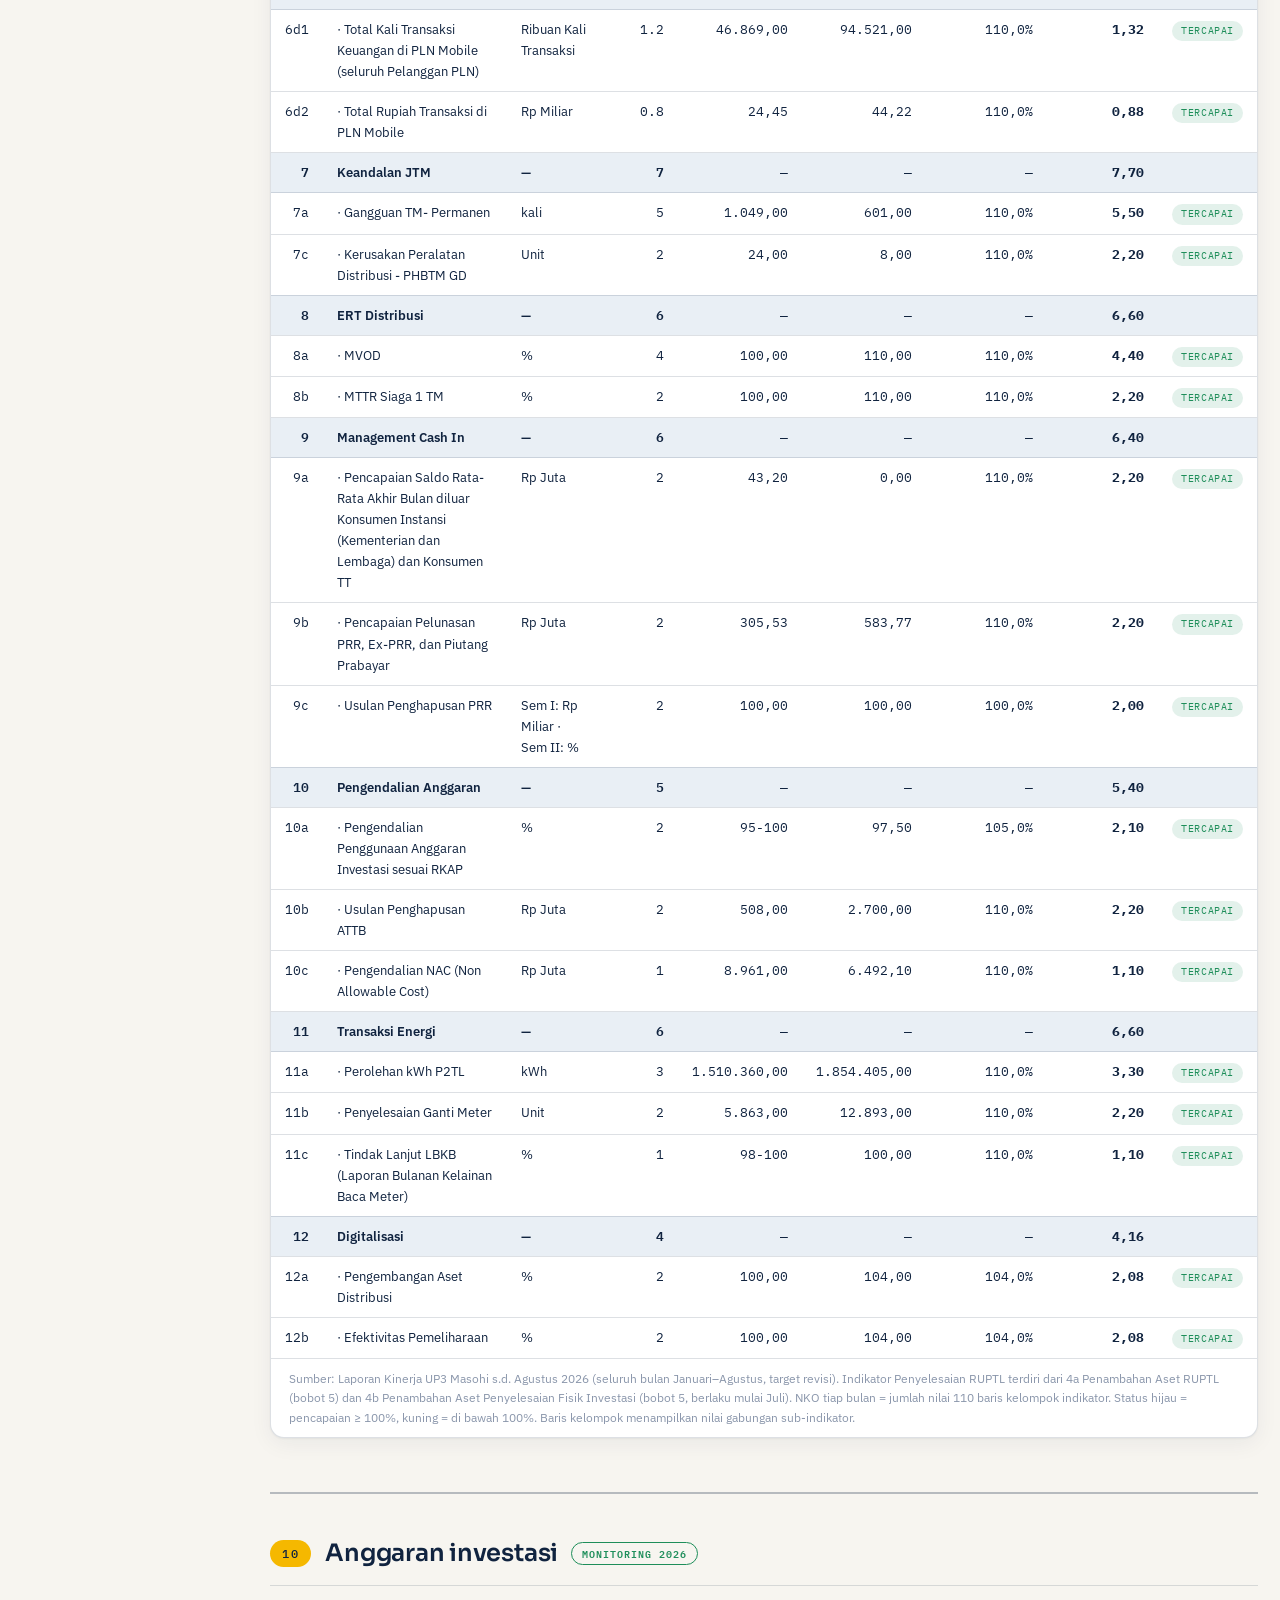
==== commit 33a84e8c: "Bab 08–09: sesuaikan satuan, bobot, realisasi kinerja UP3 & ULP dengan Laporan Kinerja s.d. Agustus " ====
--- a/index.html
+++ b/index.html
@@ -408,7 +408,7 @@
 <!-- ================= 08 KINERJA ================= -->
 <section class="wrap" id="s8">
   <div class="sec-head"><span class="sec-no">08</span><h2>Realisasi kinerja 2026 <span class="badge-upd" data-meta="rentang">JAN–AGU 2026</span></h2></div>
-  <p class="sec-desc">UP3 Masohi mencatat NKO 108,58 pada Agustus 2026 (skala nilai 110) — turun tipis 0,35 dari Juli (108,93), namun jauh di atas semester 1 (Juni 103,55). Lonjakan sejak Juli sebagian berasal dari mulai berlakunya indikator 4b Penambahan Aset Penyelesaian Fisik Investasi (bobot 5) pada struktur semester 2. Kelima ULP berada di atas nilai 106: ULP Kobisonta memimpin (109,06) disusul ULP Bula (108,39), ULP Masohi (107,56), ULP Kairatu (107,21) — pulih dari 91,72 pada Juni dan 99,47 pada Juli — dan ULP Piru (106,14). Seluruh angka Januari–Agustus mengikuti Laporan Kinerja s.d. Agustus 2026; NKO dihitung sebagai jumlah nilai kelompok indikator. Klik nama unit pada legenda untuk menampilkan atau menyembunyikan garis.</p>
+  <p class="sec-desc">UP3 Masohi mencatat NKO 108,58 pada Agustus 2026 (skala nilai 110) — turun tipis 0,35 dari Juli (108,93), namun jauh di atas semester 1 (Juni 103,55). Lonjakan sejak Juli sebagian berasal dari mulai berlakunya indikator 4b Penambahan Aset Penyelesaian Fisik Investasi (bobot 5) pada struktur semester 2. Kelima ULP berada di atas nilai 106: ULP Kobisonta memimpin (108,56) disusul ULP Bula (108,10), ULP Masohi (107,56), ULP Kairatu (106,71) — pulih dari 91,72 pada Juni dan 99,47 pada Juli — dan ULP Piru (106,14). Seluruh angka Januari–Agustus mengikuti Laporan Kinerja s.d. Agustus 2026; NKO dihitung sebagai jumlah nilai kelompok indikator. Klik nama unit pada legenda untuk menampilkan atau menyembunyikan garis.</p>
 
   <div class="grid g4">
     <div class="card acc amber"><div class="lbl">NKO UP3 · Agustus</div><div class="val">108,58</div><span class="delta d-warn">▼ 0,35 dari Juli (108,93)</span></div>
